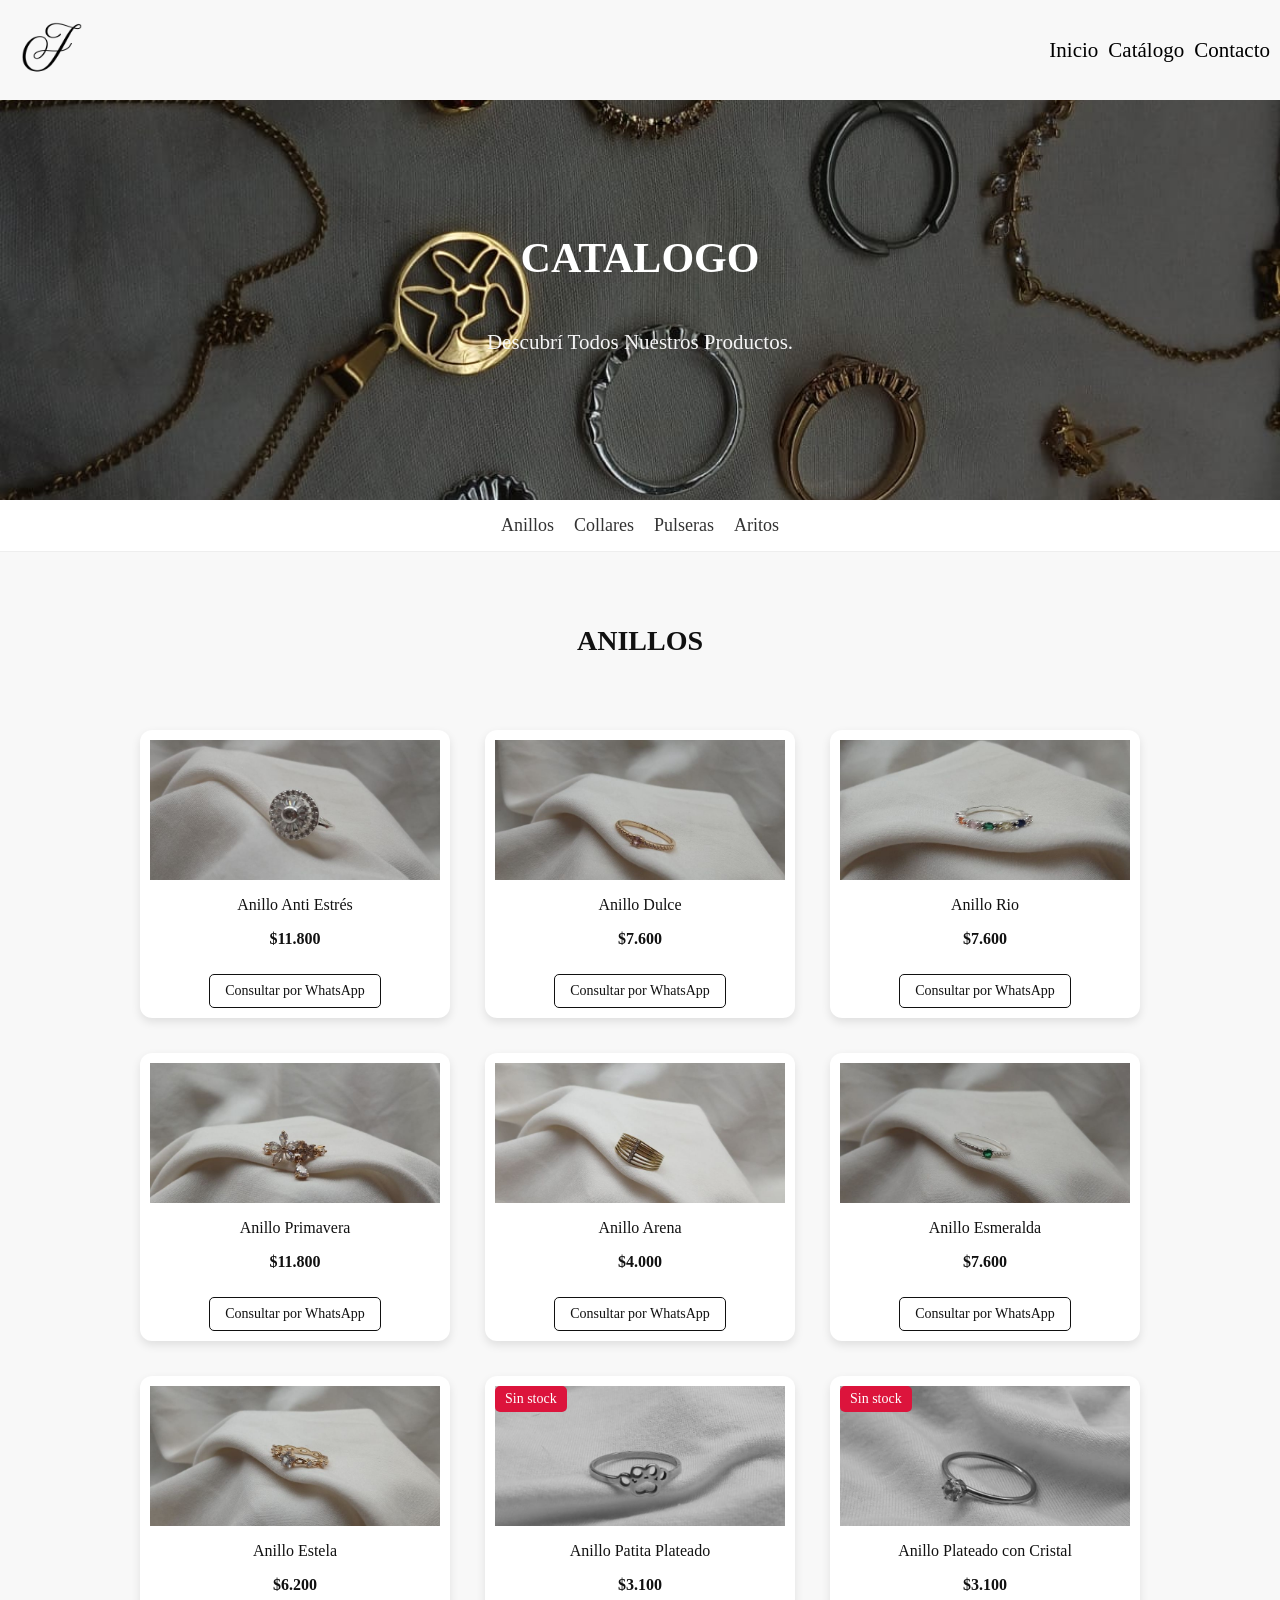
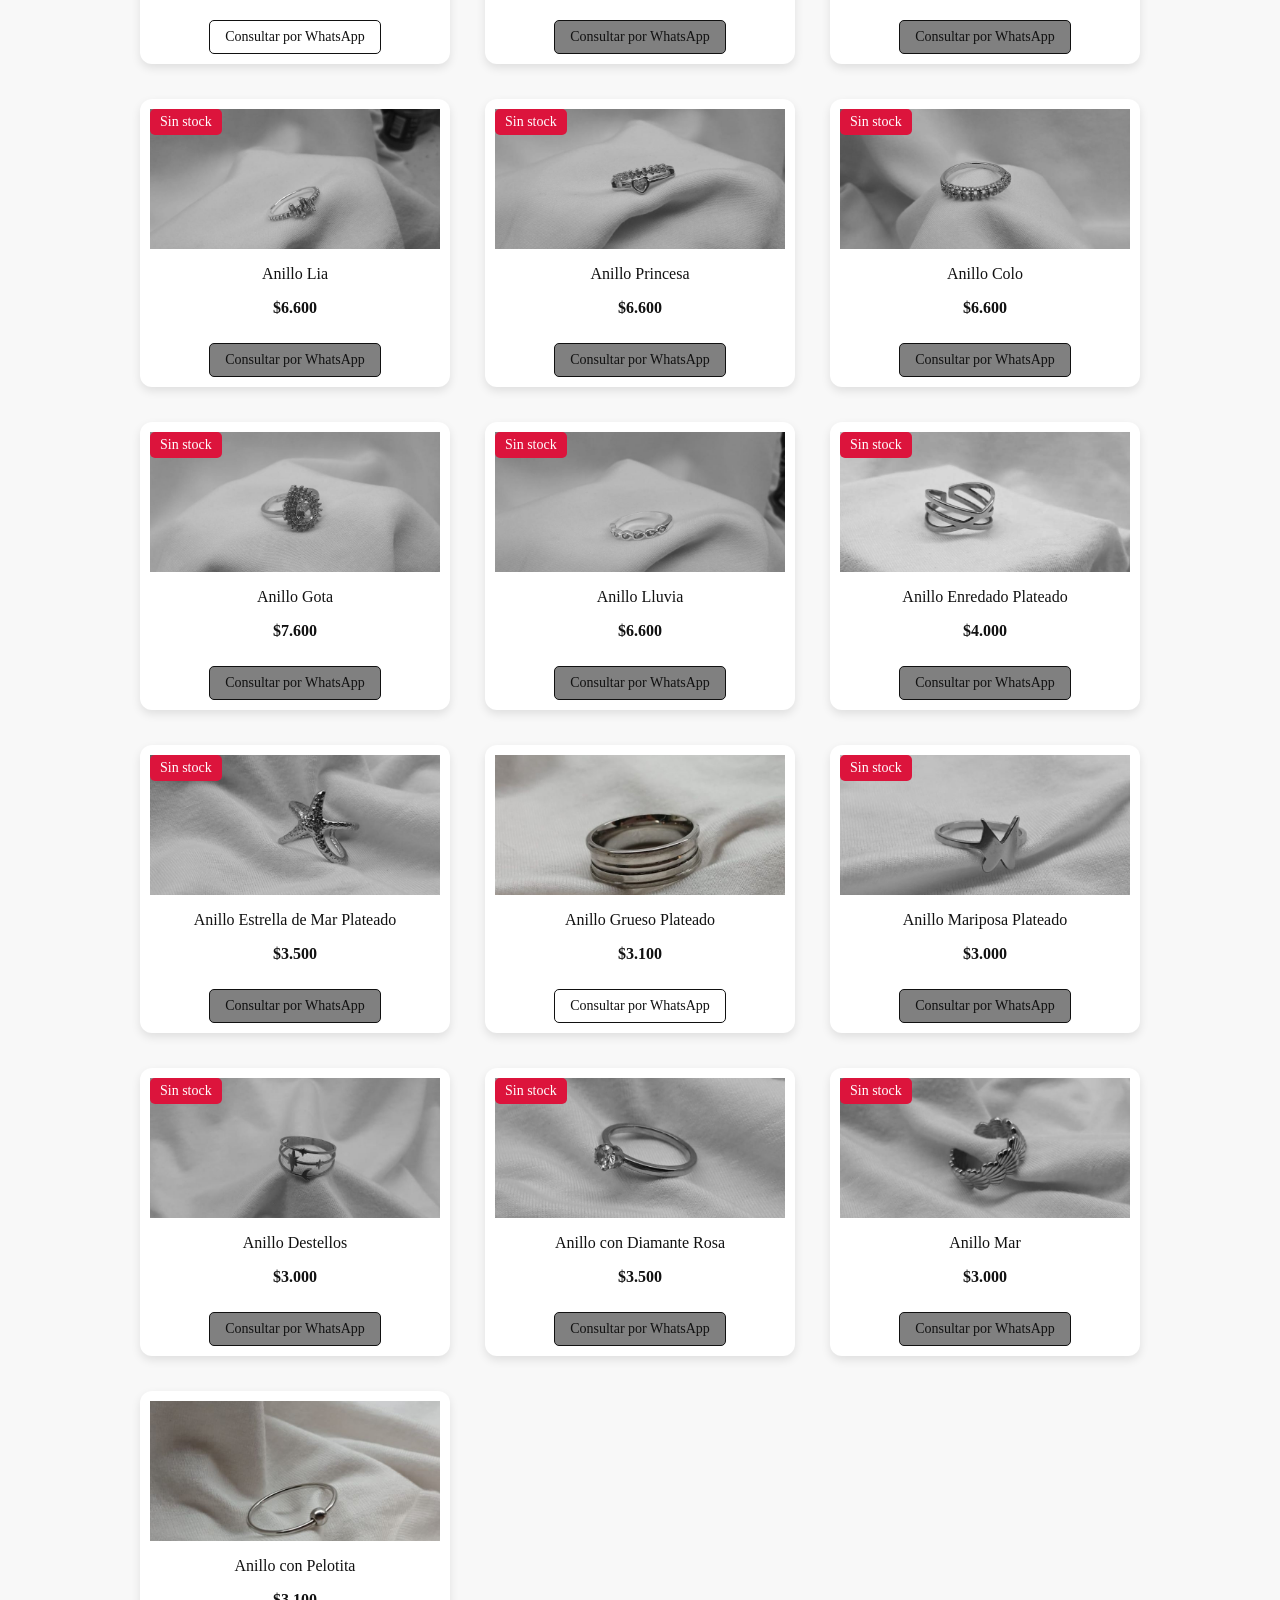
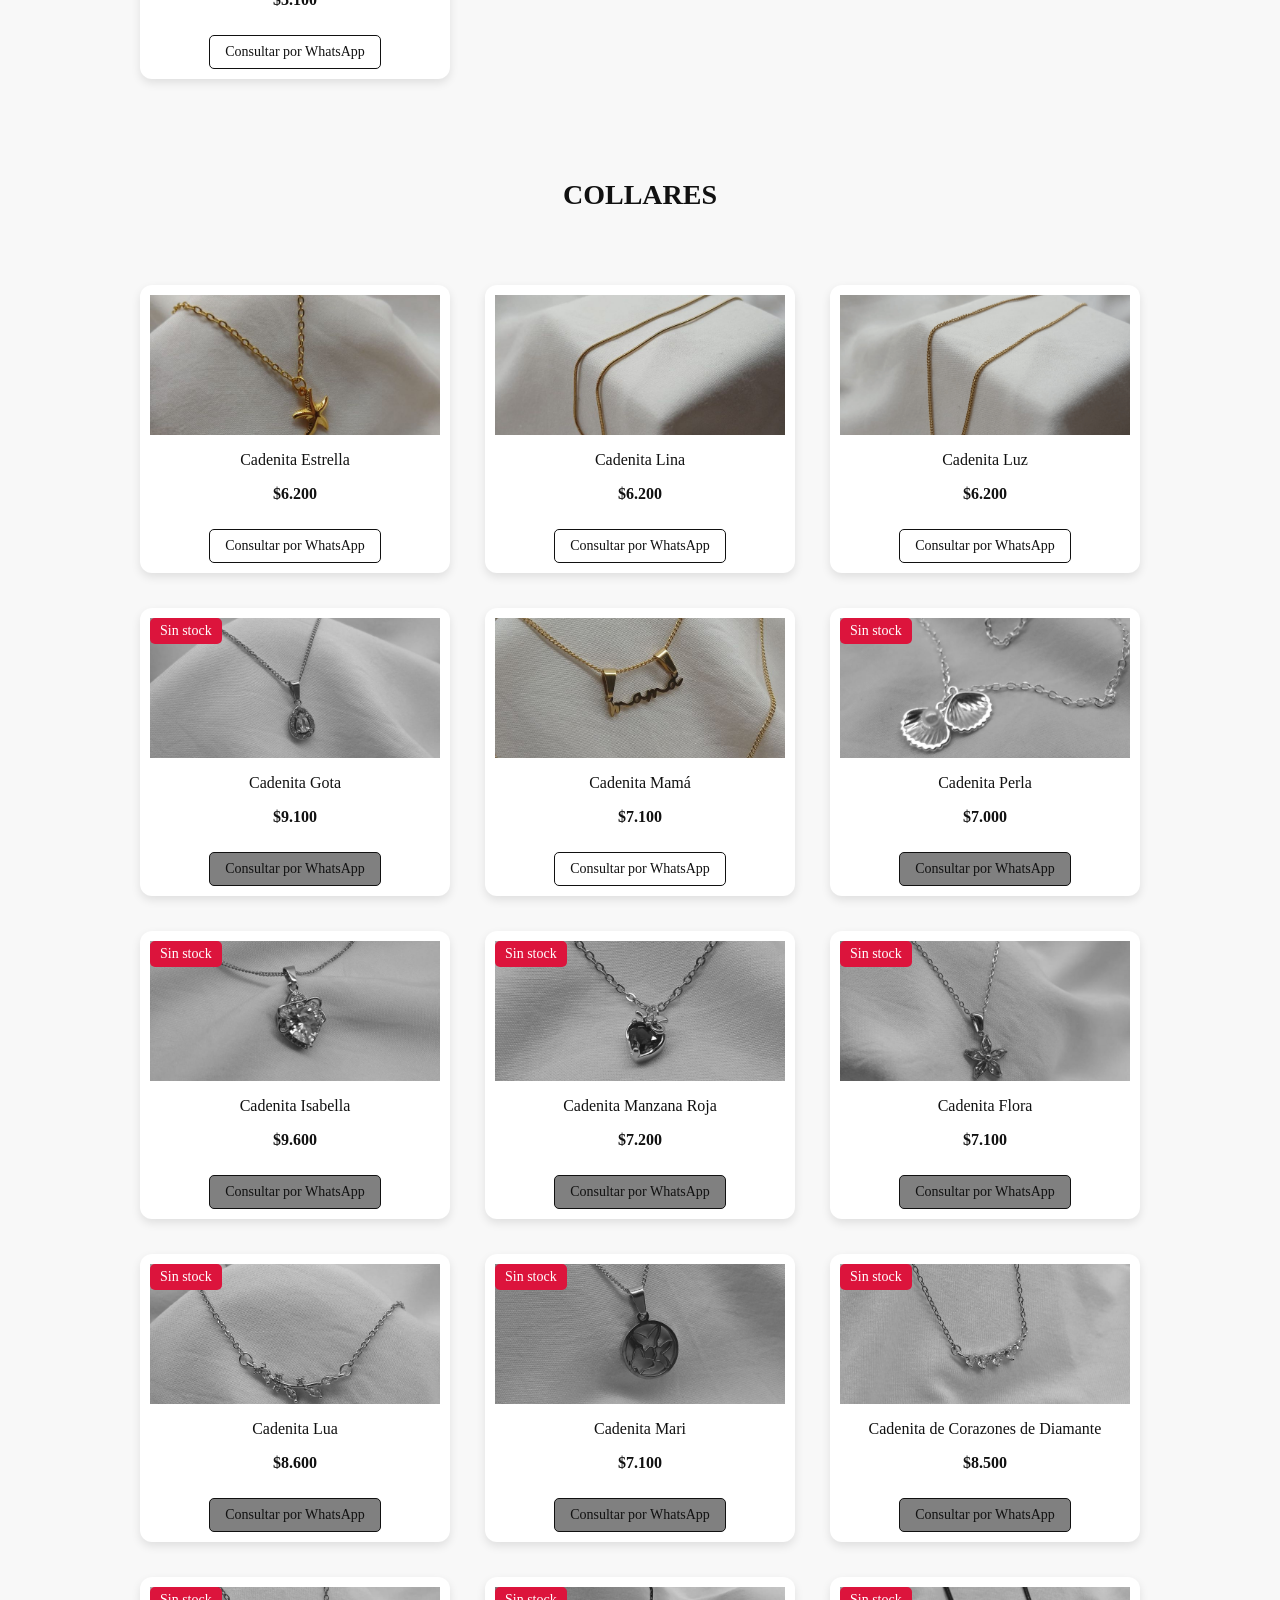
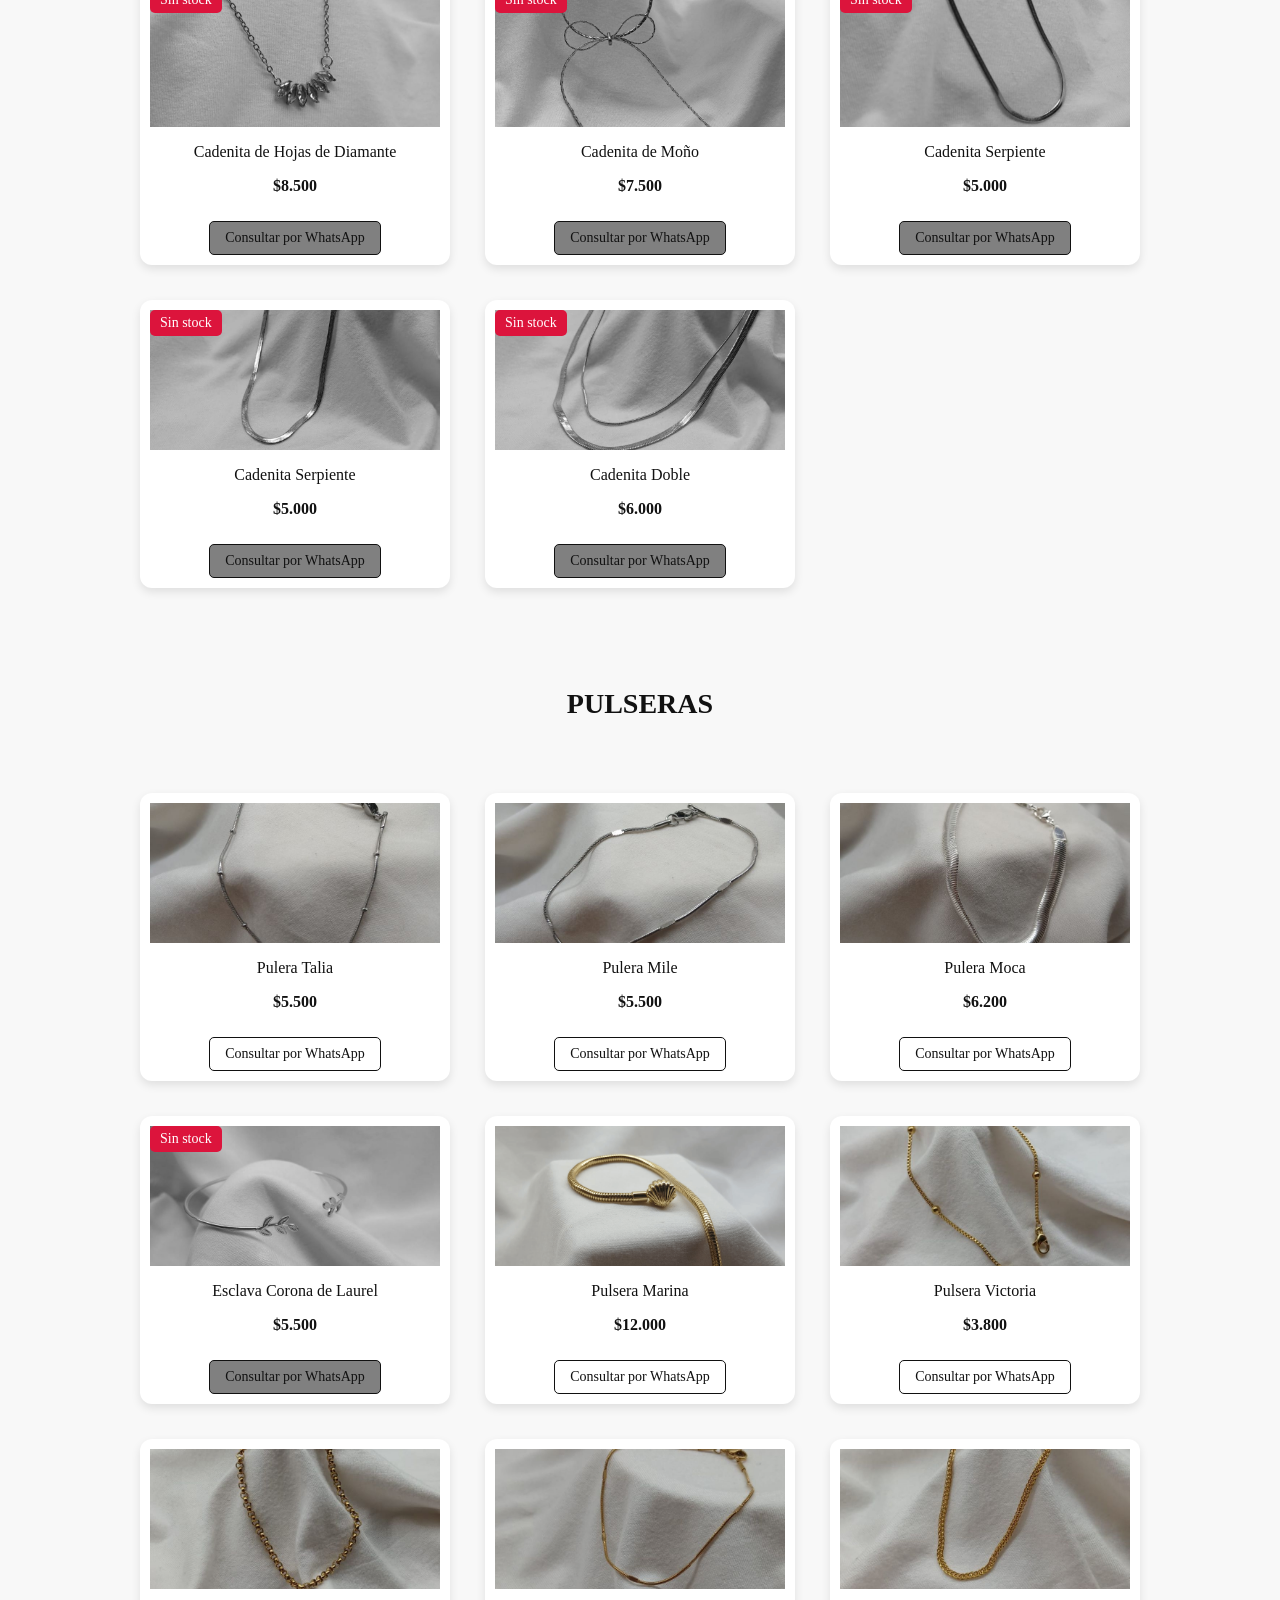
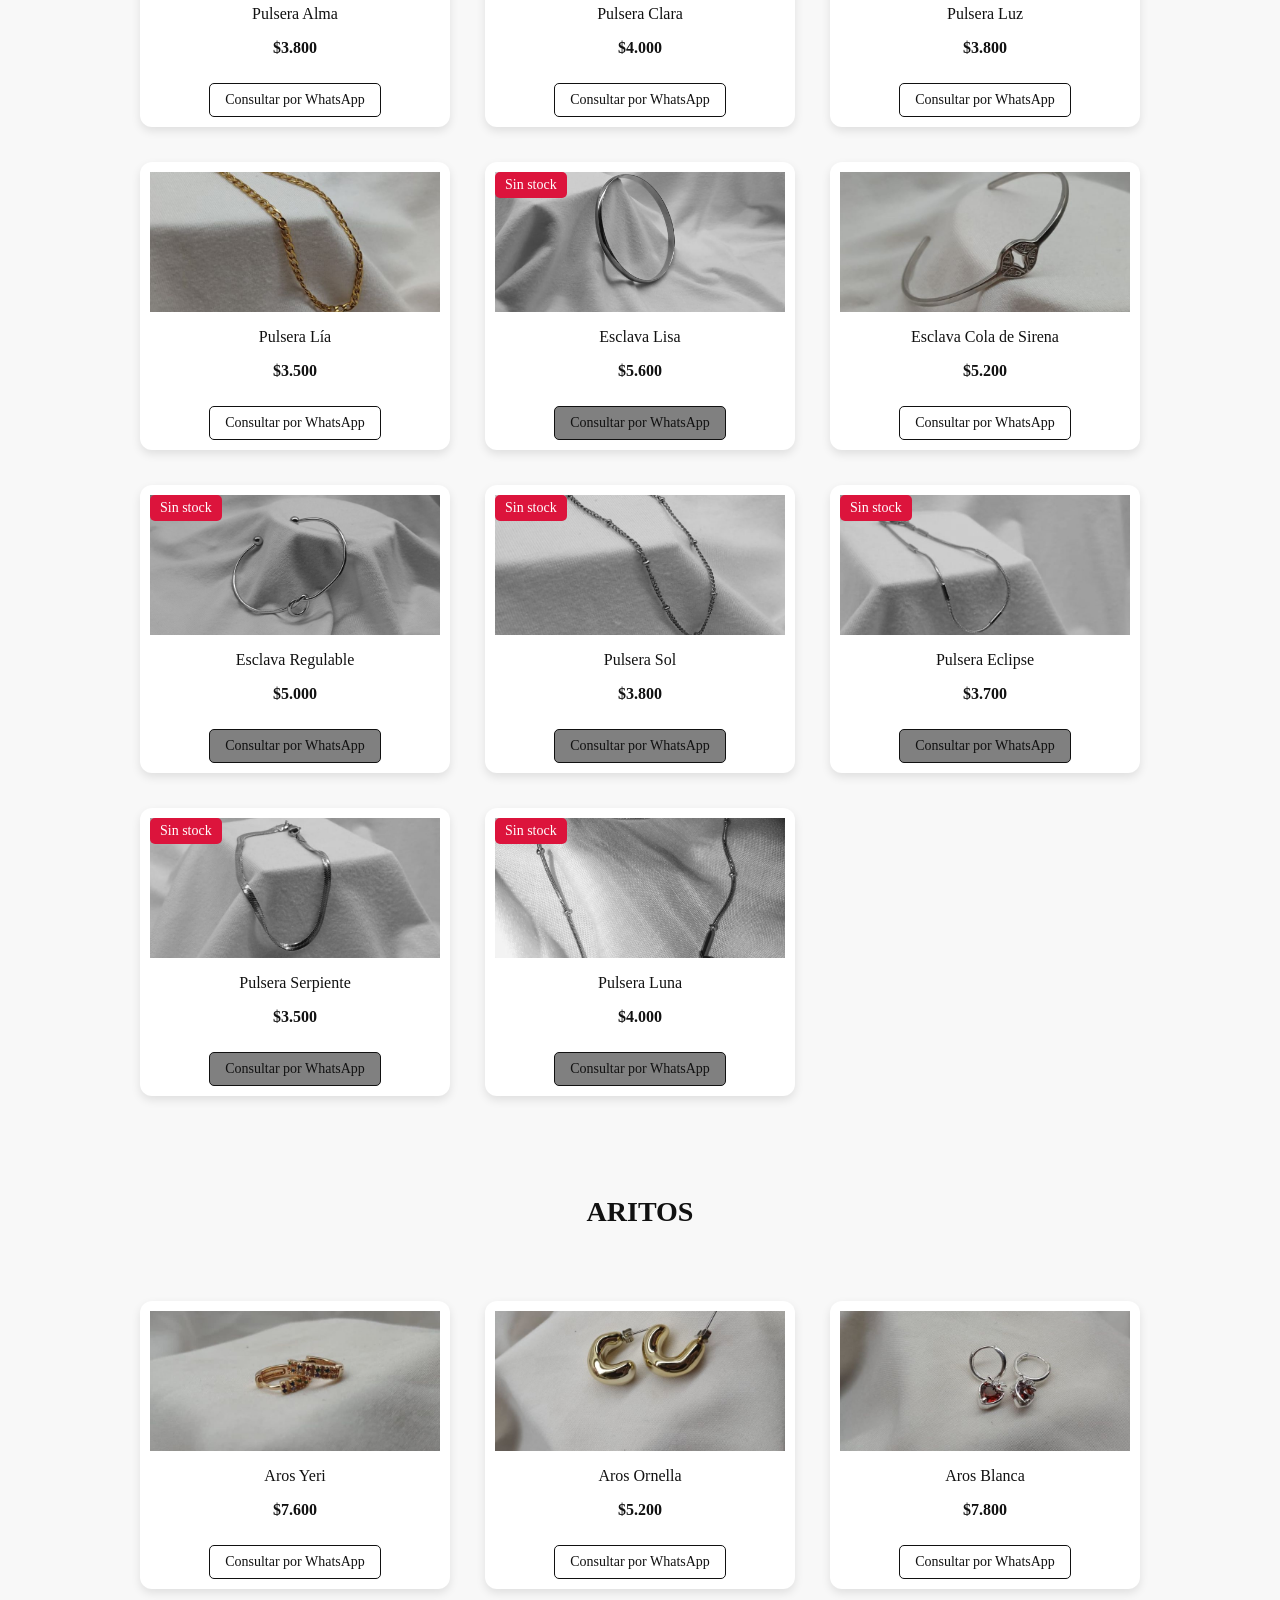
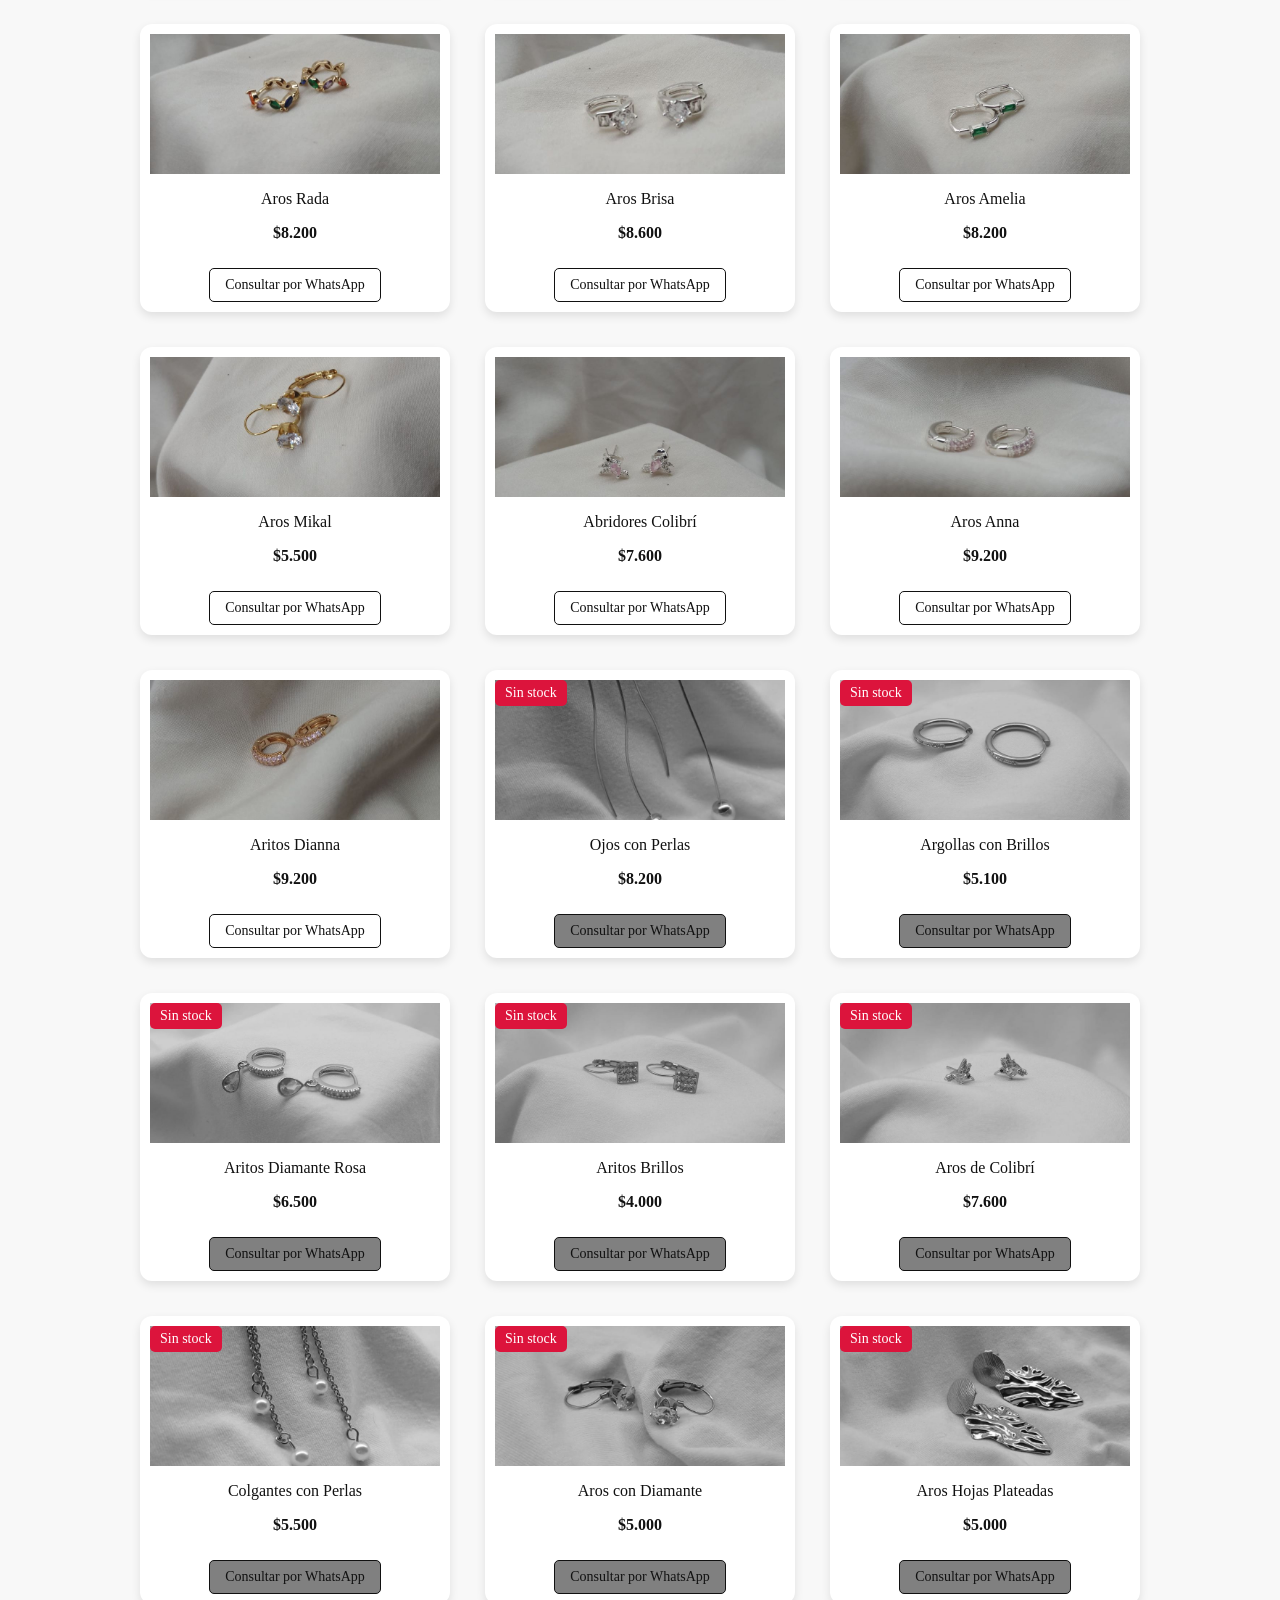
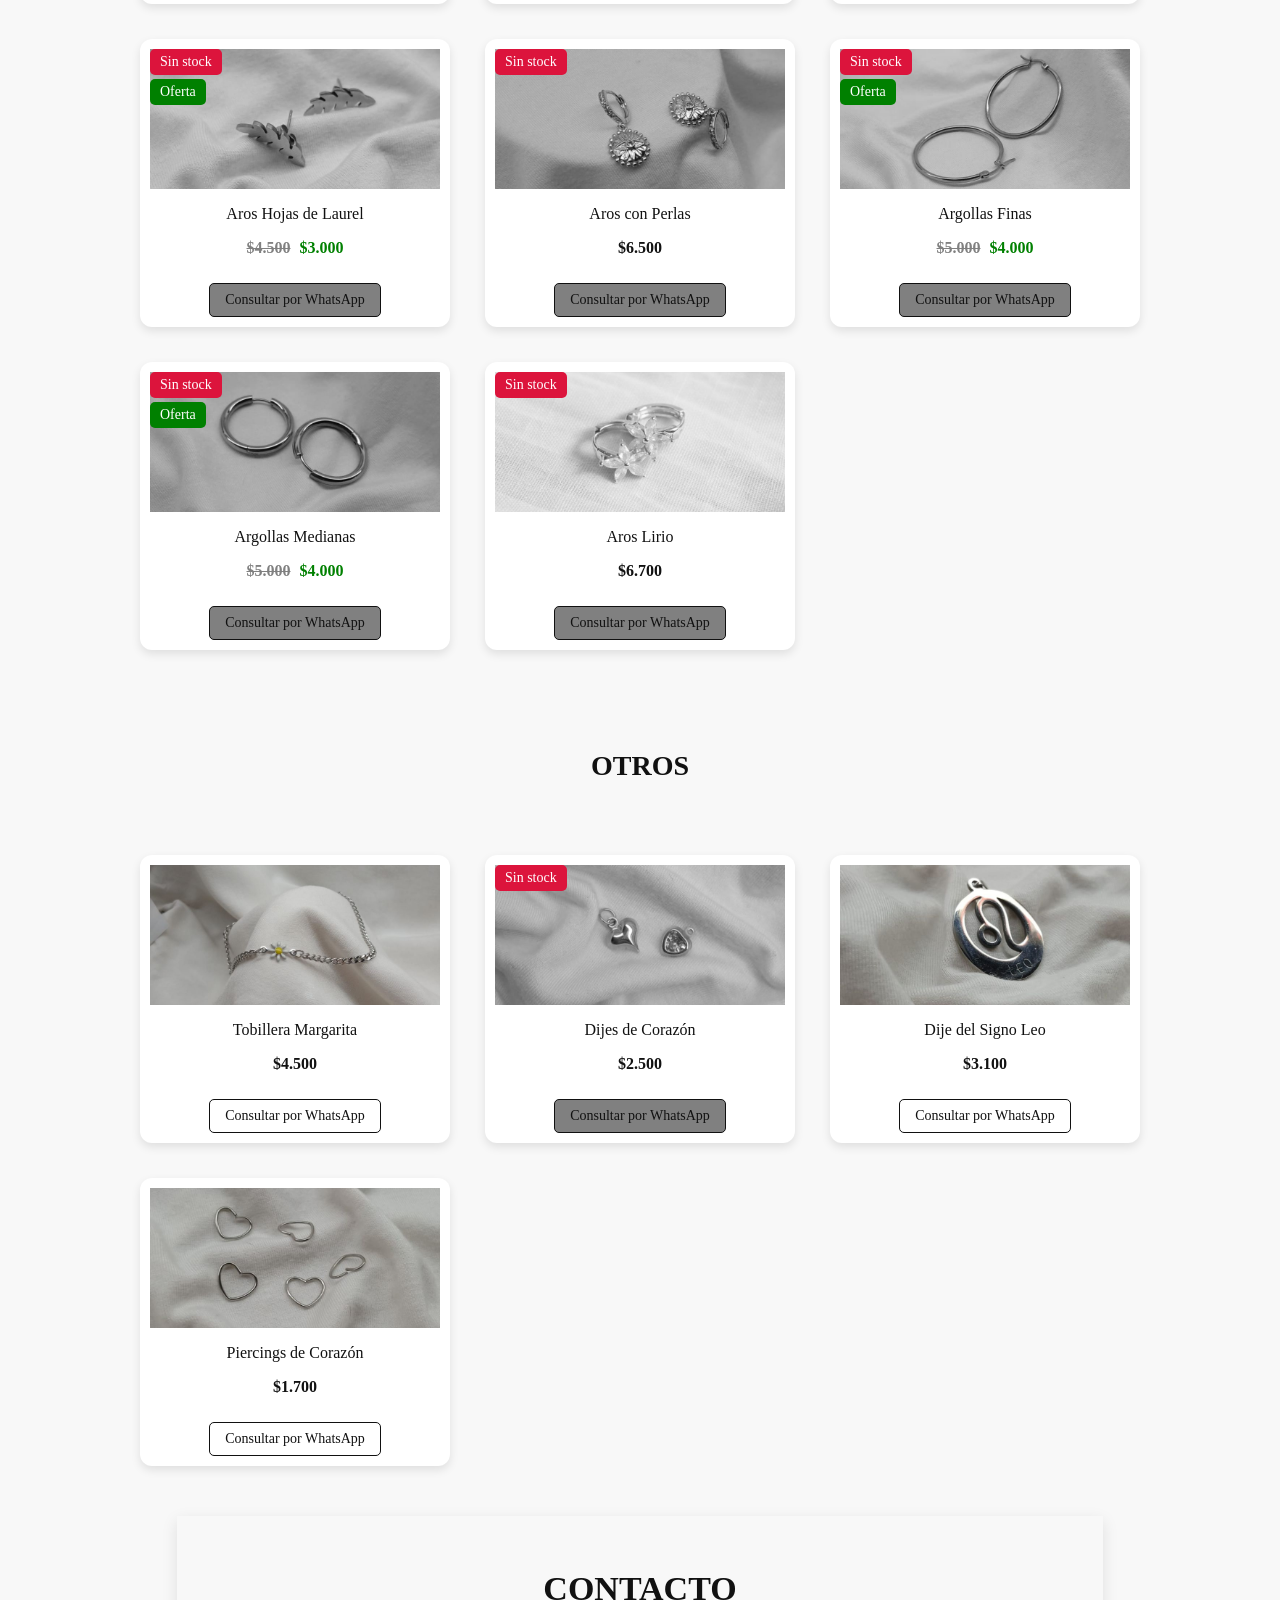
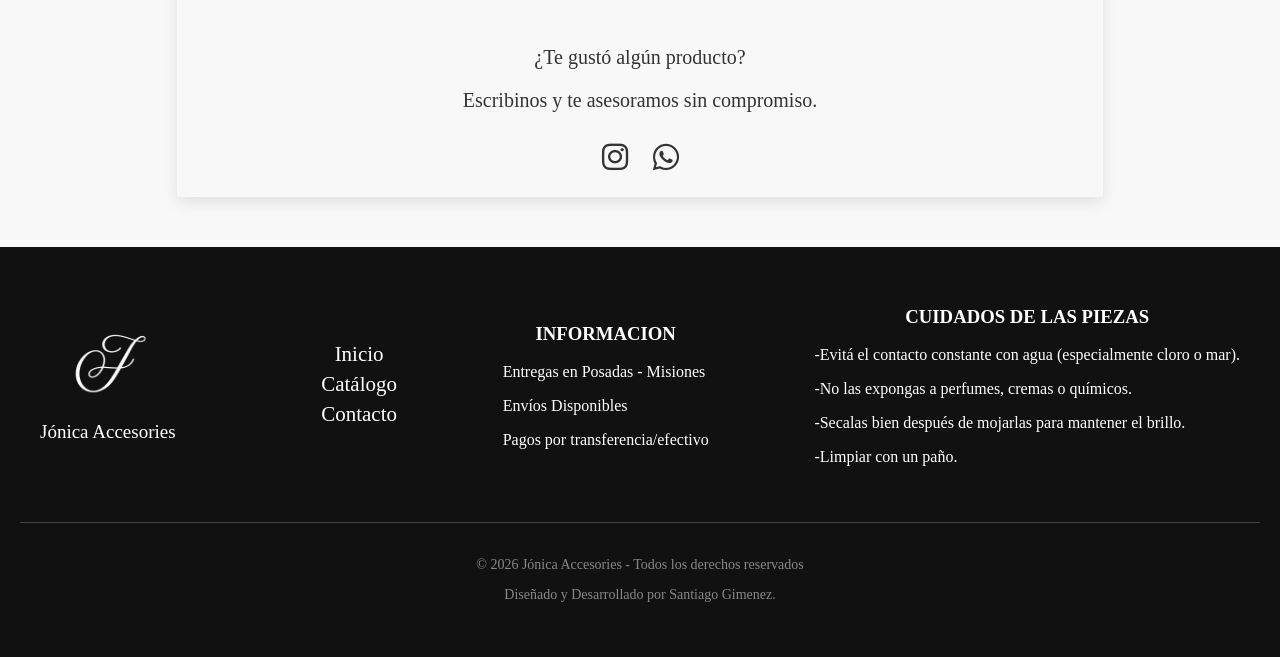
==== catalogo.html @ 0853dd54 "arreglo de media queries y agrego menu hamburguesa" ====
<!DOCTYPE html>
<html lang="es">

<head>
    <meta charset="UTF-8">
    <meta name="viewport" content="width=device-width, initial-scale=1.0">
    <link rel="stylesheet" href="styles.css">
    <link rel="stylesheet" href="https://cdnjs.cloudflare.com/ajax/libs/font-awesome/6.5.0/css/all.min.css">
    <link rel="shortcut icon" href="media/Letra caligráfica _J_ elegante.png" type="image/x-icon">
    <script src="script.js" defer></script>
    <title>Jónica Accesories</title>
</head>

<body>
    <header>
        <img src="media/Letra caligráfica _J_ elegante.png" alt="Jónica">
        <nav id="navbar">
            <button type="button" class="menu-toggle" aria-label="Abrir menú" aria-expanded="false" aria-controls="menu-principal">
                <span></span>
                <span></span>
                <span></span>
            </button>
            <ul id="menu-principal">
                <li><a href="index.html">Inicio</a></li>
                <li><a href="catalogo.html">Catálogo</a></li>
                <li><a href="#contacto">Contacto</a></li>
            </ul>
        </nav>
    </header>
    <main>
        <div id="hero">
            <h1>CATALOGO</h1>
            <p>Descubrí Todos Nuestros Productos.</p>
        </div>

        <div class="categorias-nav">
            <a href="#anillos">Anillos</a>
            <a href="#collares">Collares</a>
            <a href="#pulseras">Pulseras</a>
            <a href="#aritos">Aritos</a>
        </div>

        <section>
            <article id="anillos" class="categoria">
                <h2>ANILLOS</h2>
                <div class="productos-grid">

                    <div class="productos-card autoShow">
                        <img src="media/anillo anti estres.jpg" alt="Anillo Anti Estrés">
                        <div class="producto-info">
                            <p>Anillo Anti Estrés</p>
                            <p>$11.800</p>
                        </div>
                        <a
                            href="https://wa.me/5493764586278?text=Hola%21%20Me%20encantó%20el%20anillo%20Anti%20Estrés%20¿c%C3%B3mo%20puedo%20hacer?">
                            Consultar por WhatsApp
                        </a>
                        <span class="badge">Sin stock</span>
                        <span class="badge2">Oferta</span>
                    </div>

                    <div class="productos-card autoShow">
                        <img src="media/anillo dulce.jpg" alt="Anillo Dulce">
                        <div class="producto-info">
                            <p>Anillo Dulce</p>
                            <p>$7.600</p>
                        </div>
                        <a href="https://wa.me/5493764586278?text=Hola%21%20Me%20encantó%20el%20anillo%20Dulce%20¿c%C3%B3mo%20puedo%20hacer?"
                            class="gold">
                            Consultar por WhatsApp
                        </a>
                        <span class="badge">Sin stock</span>
                        <span class="badge2">Oferta</span>
                    </div>

                    <div class="productos-card autoShow">
                        <img src="media/anillo rio.jpg" alt="Anillo Rio">
                        <div class="producto-info">
                            <p>Anillo Rio</p>
                            <p>$7.600</p>
                        </div>
                        <a
                            href="https://wa.me/5493764586278?text=Hola%21%20Me%20encantó%20el%20anillo%20Rio%20¿c%C3%B3mo%20puedo%20hacer?">
                            Consultar por WhatsApp
                        </a>
                        <span class="badge">Sin stock</span>
                        <span class="badge2">Oferta</span>
                    </div>

                    <div class="productos-card autoShow">
                        <img src="media/anillo primavera.jpg" alt="Anillo Primavera">
                        <div class="producto-info">
                            <p>Anillo Primavera</p>
                            <p>$11.800</p>
                        </div>
                        <a href="https://wa.me/5493764586278?text=Hola%21%20Me%20encantó%20el%20anillo%20Primavera%20¿c%C3%B3mo%20puedo%20hacer?"
                            class="gold">
                            Consultar por WhatsApp
                        </a>
                        <span class="badge">Sin stock</span>
                        <span class="badge2">Oferta</span>
                    </div>

                    <div class="productos-card autoShow">
                        <img src="media/anillo arena.jpg" alt="Anillo Arena">
                        <div class="producto-info">
                            <p>Anillo Arena</p>
                            <p>$4.000</p>
                        </div>
                        <a href="https://wa.me/5493764586278?text=Hola%21%20Me%20encantó%20el%20anillo%20Arena%20¿c%C3%B3mo%20puedo%20hacer?"
                            class="gold">
                            Consultar por WhatsApp
                        </a>
                        <span class="badge">Sin stock</span>
                        <span class="badge2">Oferta</span>
                    </div>

                    <div class="productos-card autoShow">
                        <img src="media/anillo esmeralda.jpg" alt="Anillo Esmeralda">
                        <div class="producto-info">
                            <p>Anillo Esmeralda</p>
                            <p>$7.600</p>
                        </div>
                        <a
                            href="https://wa.me/5493764586278?text=Hola%21%20Me%20encantó%20el%20anillo%20Esmeralda%20¿c%C3%B3mo%20puedo%20hacer?">
                            Consultar por WhatsApp
                        </a>
                        <span class="badge">Sin stock</span>
                        <span class="badge2">Oferta</span>
                    </div>

                    <div class="productos-card autoShow">
                        <img src="media/anillo estela.jpg" alt="Anillo Estela">
                        <div class="producto-info">
                            <p>Anillo Estela</p>
                            <p>$6.200</p>
                        </div>
                        <a href="https://wa.me/5493764586278?text=Hola%21%20Me%20encantó%20el%20anillo%20Princesa%20¿c%C3%B3mo%20puedo%20hacer?"
                            class="gold">
                            Consultar por WhatsApp
                        </a>
                        <span class="badge">Sin stock</span>
                        <span class="badge2">Oferta</span>
                    </div>

                    <div class="productos-card autoShow sin-stock">
                        <img src="media/anillo-patita-plateada.jpg" alt="Anillo Patita Plateado">
                        <div class="producto-info">
                            <p>Anillo Patita Plateado</p>
                            <p>$3.100</p>
                        </div>
                        <a
                            href="https://wa.me/5493764586278?text=Hola%21%20Me%20encantó%20el%20anillo%20Patita%20plateada%20¿c%C3%B3mo%20puedo%20hacer?">
                            Consultar por WhatsApp
                        </a>
                        <span class="badge">Sin stock</span>
                        <span class="badge2">Oferta</span>
                    </div>



                    <div class="productos-card autoShow sin-stock">
                        <img src="media/anillo-diamante-plateado.jpg" alt="Anillo Plateado con Cristal">
                        <div class="producto-info">
                            <p>Anillo Plateado con Cristal</p>
                            <p>$3.100</p>
                        </div>
                        <a
                            href="https://wa.me/5493764586278?text=Hola%21%20Me%20encantó%20el%20anillo%20Plateado%20con%20el%20cristal%20¿c%C3%B3mo%20puedo%20hacer?">
                            Consultar por WhatsApp
                        </a>
                        <span class="badge">Sin stock</span>
                        <span class="badge2">Oferta</span>
                    </div>

                    <div class="productos-card autoShow sin-stock">
                        <img src="media/Anillo Lia.jpg" alt="Anillo Lia">
                        <div class="producto-info">
                            <p>Anillo Lia</p>
                            <p>$6.600</p>
                        </div>
                        <a
                            href="https://wa.me/5493764586278?text=Hola%21%20Me%20encantó%20el%20anillo%20Lia%20¿c%C3%B3mo%20puedo%20hacer?">
                            Consultar por WhatsApp
                        </a>
                        <span class="badge">Sin stock</span>
                        <span class="badge2">Oferta</span>
                    </div>

                    <div class="productos-card autoShow sin-stock">
                        <img src="media/Anillo Princesa.jpg" alt="Anillo Princesa">
                        <div class="producto-info">
                            <p>Anillo Princesa</p>
                            <p>$6.600</p>
                        </div>
                        <a href="https://wa.me/5493764586278?text=Hola%21%20Me%20encantó%20el%20anillo%20Princesa%20¿c%C3%B3mo%20puedo%20hacer?"
                            class="gold">
                            Consultar por WhatsApp
                        </a>
                        <span class="badge">Sin stock</span>
                        <span class="badge2">Oferta</span>
                    </div>

                    <div class="productos-card autoShow sin-stock">
                        <img src="media/Anillo Colo.jpg" alt="Anillo Colo">
                        <div class="producto-info">
                            <p>Anillo Colo</p>
                            <p>$6.600</p>
                        </div>
                        <a href="https://wa.me/5493764586278?text=Hola%21%20Me%20encantó%20el%20anillo%20Colo%20¿c%C3%B3mo%20puedo%20hacer?"
                            class="gold">
                            Consultar por WhatsApp
                        </a>
                        <span class="badge">Sin stock</span>
                        <span class="badge2">Oferta</span>
                    </div>

                    <div class="productos-card autoShow sin-stock">
                        <img src="media/Anillo Gota.jpg" alt="Anillo Gota">
                        <div class="producto-info">
                            <p>Anillo Gota</p>
                            <p>$7.600</p>
                        </div>
                        <a href="https://wa.me/5493764586278?text=Hola%21%20Me%20encantó%20el%20anillo%20Gota%20¿c%C3%B3mo%20puedo%20hacer?"
                            class="gold">
                            Consultar por WhatsApp
                        </a>
                        <span class="badge">Sin stock</span>
                        <span class="badge2">Oferta</span>
                    </div>


                    <div class="productos-card autoShow sin-stock">
                        <img src="media/Anillo Lluvia.jpg" alt="Anillo Lluvia">
                        <div class="producto-info">
                            <p>Anillo Lluvia</p>
                            <p>$6.600</p>
                        </div>
                        <a
                            href="https://wa.me/5493764586278?text=Hola%21%20Me%20encantó%20el%20anillo%20Lluvia%20¿c%C3%B3mo%20puedo%20hacer?">
                            Consultar por WhatsApp
                        </a>
                        <span class="badge">Sin stock</span>
                        <span class="badge2">Oferta</span>
                    </div>



                    <div class="productos-card autoShow sin-stock">
                        <img src="media/anillo-enredado-plateado.jpg" alt="Anillo Enredado Plateado">
                        <div class="producto-info">
                            <p>Anillo Enredado Plateado</p>
                            <p>$4.000</p>
                        </div>
                        <a
                            href="https://wa.me/5493764586278?text=Hola%21%20Me%20encantó%20el%20anillo%20Enredado%20Plateado%20¿c%C3%B3mo%20puedo%20hacer?">
                            Consultar por WhatsApp
                        </a>
                        <span class="badge">Sin stock</span>
                        <span class="badge2">Oferta</span>
                    </div>

                    <div class="productos-card autoShow sin-stock">
                        <img src="media/anillo-estrella-mar.jpg" alt="Anillo Estrella de Mar Plateado">
                        <div class="producto-info">
                            <p>Anillo Estrella de Mar Plateado</p>
                            <p>$3.500</p>
                        </div>
                        <a
                            href="https://wa.me/5493764586278?text=Hola%21%20Me%20encantó%20el%20Anillo%20Estrella%20de%20Mar%20¿c%C3%B3mo%20puedo%20hacer?">
                            Consultar por WhatsApp
                        </a>
                        <span class="badge">Sin stock</span>
                        <span class="badge2">Oferta</span>
                    </div>

                    <div class="productos-card autoShow">
                        <img src="media/anillo-grueso-plateado.jpg" alt="Anillo Grueso Plateado">
                        <div class="producto-info">
                            <p>Anillo Grueso Plateado</p>
                            <p>$3.100</p>
                        </div>
                        <a
                            href="https://wa.me/5493764586278?text=Hola%21%20Me%20encantó%20el%20Anillo%20Grueso%20plateado%20¿c%C3%B3mo%20puedo%20hacer?">
                            Consultar por WhatsApp
                        </a>
                        <span class="badge">Sin stock</span>
                        <span class="badge2">Oferta</span>
                    </div>

                    <div class="productos-card autoShow sin-stock">
                        <img src="media/anillo-mariposa-plateada.jpg" alt="Anillo Mariposa Plateado">
                        <div class="producto-info">
                            <p>Anillo Mariposa Plateado</p>
                            <p>$3.000</p>
                        </div>
                        <a
                            href="https://wa.me/5493764586278?text=Hola%21%20Me%20encantó%20el%20Anillo%20Mariposa%20Plateada%20¿c%C3%B3mo%20puedo%20hacer?">
                            Consultar por WhatsApp
                        </a>
                        <span class="badge">Sin stock</span>
                        <span class="badge2">Oferta</span>
                    </div> 

                    <div class="productos-card autoShow sin-stock">
                        <img src="media/anillo-destellos.jpg" alt="Anillo Destellos">
                        <div class="producto-info">
                            <p>Anillo Destellos</p>
                            <p>$3.000</p>
                        </div>
                        <a href="https://wa.me/5493764586278?text=Hola%21%20Me%20encantó%20el%20anillo%20Patita%20plateada%20¿c%C3%B3mo%20puedo%20hacer?"
                            class="gold">
                            Consultar por WhatsApp
                        </a>
                        <span class="badge">Sin stock</span>
                        <span class="badge2">Oferta</span>
                    </div>

                    <div class="productos-card autoShow sin-stock">
                        <img src="media/anillo-diamante-rosa.jpg" alt="Anillo con Diamante Rosa">
                        <div class="producto-info">
                            <p>Anillo con Diamante Rosa</p>
                            <p>$3.500</p>
                        </div>
                        <a href="https://wa.me/5493764586278?text=Hola%21%20Me%20encantó%20el%20anillo%20Patita%20plateada%20¿c%C3%B3mo%20puedo%20hacer?"
                            class="gold">
                            Consultar por WhatsApp
                        </a>
                        <span class="badge">Sin stock</span>
                        <span class="badge2">Oferta</span>
                    </div>

                    <div class="productos-card autoShow sin-stock">
                        <img src="media/anillo-mar.jpg" alt="Anillo Mar">
                        <div class="producto-info">
                            <p>Anillo Mar</p>
                            <p>$3.000</p>
                        </div>
                        <a
                            href="https://wa.me/5493764586278?text=Hola%21%20Me%20encantó%20el%20anillo%20Patita%20plateada%20¿c%C3%B3mo%20puedo%20hacer?">
                            Consultar por WhatsApp
                        </a>
                        <span class="badge">Sin stock</span>
                        <span class="badge2">Oferta</span>
                    </div>

                    <div class="productos-card autoShow">
                        <img src="media/anillo-pelotita-plateada.jpg" alt="Anillo Pelotita Plateada">
                        <div class="producto-info">
                            <p>Anillo con Pelotita</p>
                            <p>$3.100</p>
                        </div>
                        <a
                            href="https://wa.me/5493764586278?text=Hola%21%20Me%20encantó%20el%20anillo%20Patita%20plateada%20¿c%C3%B3mo%20puedo%20hacer?">
                            Consultar por WhatsApp
                        </a>
                        <span class="badge">Sin stock</span>
                        <span class="badge2">Oferta</span>
                    </div>
                </div>
            </article>

            <article id="collares" class="categoria">

                <h2 class="autoShow">COLLARES</h2>

                <div class="productos-grid">

                    <div class="productos-card autoShow">
                        <img src="media/cadenita estrella.jpg" alt="Cadenita Estrella">
                        <div class="producto-info">
                            <p>Cadenita Estrella</p>
                            <p>$6.200</p>
                        </div>
                        <a href="https://wa.me/5493764586278?text=Hola%21%20Me%20encantó%20la%20Cadenita%20Estrella%20¿c%C3%B3mo%20puedo%20hacer?"
                            class="gold">
                            Consultar por WhatsApp
                        </a>
                        <span class="badge">Sin stock</span>
                        <span class="badge2">Oferta</span>
                    </div>

                    <div class="productos-card autoShow">
                        <img src="media/cadenita lina.jpg" alt="Cadenita Lina">
                        <div class="producto-info">
                            <p>Cadenita Lina</p>
                            <p>$6.200</p>
                        </div>
                        <a href="https://wa.me/5493764586278?text=Hola%21%20Me%20encantó%20la%20Cadenita%20Lina%20¿c%C3%B3mo%20puedo%20hacer?"
                            class="gold">
                            Consultar por WhatsApp
                        </a>
                        <span class="badge">Sin stock</span>
                        <span class="badge2">Oferta</span>
                    </div>

                    <div class="productos-card autoShow">
                        <img src="media/cadenita luz.png" alt="Cadenita Luz">
                        <div class="producto-info">
                            <p>Cadenita Luz</p>
                            <p>$6.200</p>
                        </div>
                        <a href="https://wa.me/5493764586278?text=Hola%21%20Me%20encantó%20la%20Cadenita%20Luz%20¿c%C3%B3mo%20puedo%20hacer?"
                            class="gold">
                            Consultar por WhatsApp
                        </a>
                        <span class="badge">Sin stock</span>
                        <span class="badge2">Oferta</span>
                    </div>

                    <div class="productos-card autoShow sin-stock">
                        <img src="media/cadenita gota.jpg" alt="Cadenita Gota">
                        <div class="producto-info">
                            <p>Cadenita Gota</p>
                            <p>$9.100</p>
                        </div>
                        <a href="https://wa.me/5493764586278?text=Hola%21%20Me%20encantó%20la%20Cadenita%20Gota%20¿c%C3%B3mo%20puedo%20hacer?"
                            class="gold">
                            Consultar por WhatsApp
                        </a>
                        <span class="badge">Sin stock</span>
                        <span class="badge2">Oferta</span>
                    </div>

                    <div class="productos-card autoShow">
                        <img src="media/cadenita mama.jpg" alt="Cadenita Mamá">
                        <div class="producto-info">
                            <p>Cadenita Mamá</p>
                            <p>$7.100</p>
                        </div>
                        <a href="https://wa.me/5493764586278?text=Hola%21%20Me%20encantó%20la%20Cadenita%20Mamá%20¿c%C3%B3mo%20puedo%20hacer?"
                            class="gold">
                            Consultar por WhatsApp
                        </a>
                        <span class="badge">Sin stock</span>
                        <span class="badge2">Oferta</span>
                    </div>

                    <div class="productos-card autoShow sin-stock">
                        <img src="media/cadenita perla.jpg" alt="Cadenita Perla">
                        <div class="producto-info">
                            <p>Cadenita Perla</p>
                            <p>$7.000</p>
                        </div>
                        <a
                            href="https://wa.me/5493764586278?text=Hola%21%20Me%20encantó%20la%20Cadenita%20Perla%20¿c%C3%B3mo%20puedo%20hacer?">
                            Consultar por WhatsApp
                        </a>
                        <span class="badge">Sin stock</span>
                        <span class="badge2">Oferta</span>
                    </div>

                    <div class="productos-card autoShow sin-stock">
                        <img src="media/cadenita isabella.jpg" alt="Cadenita Isabella">
                        <div class="producto-info">
                            <p>Cadenita Isabella</p>
                            <p>$9.600</p>
                        </div>
                        <a href="https://wa.me/5493764586278?text=Hola%21%20Me%20encantó%20la%20Cadenita%20Isabella%20¿c%C3%B3mo%20puedo%20hacer?"
                            class="gold">
                            Consultar por WhatsApp
                        </a>
                        <span class="badge">Sin stock</span>
                        <span class="badge2">Oferta</span>
                    </div>

                    

                    <div class="productos-card autoShow sin-stock">
                        <img src="media/cadenita manzana roja.jpg" alt="Cadenita Manzana Roja">
                        <div class="producto-info">
                            <p>Cadenita Manzana Roja</p>
                            <p>$7.200</p>
                        </div>
                        <a href="https://wa.me/5493764586278?text=Hola%21%20Me%20encantó%20la%20Cadenita%20Manzana%20Roja%20¿c%C3%B3mo%20puedo%20hacer?"
                            class="gold">
                            Consultar por WhatsApp
                        </a>
                        <span class="badge">Sin stock</span>
                        <span class="badge2">Oferta</span>
                    </div>

                    <div class="productos-card autoShow sin-stock">
                        <img src="media/cadenita flora.jpg" alt="Cadenita Flora">
                        <div class="producto-info">
                            <p>Cadenita Flora</p>
                            <p>$7.100</p>
                        </div>
                        <a
                            href="https://wa.me/5493764586278?text=Hola%21%20Me%20encantó%20la%20Cadenita%20Flora%20¿c%C3%B3mo%20puedo%20hacer?">
                            Consultar por WhatsApp
                        </a>
                        <span class="badge">Sin stock</span>
                        <span class="badge2">Oferta</span>
                    </div>



                    <div class="productos-card autoShow sin-stock">
                        <img src="media/cadenita lua.jpg" alt="Cadenita Lua">
                        <div class="producto-info">
                            <p>Cadenita Lua</p>
                            <p>$8.600</p>
                        </div>
                        <a href="https://wa.me/5493764586278?text=Hola%21%20Me%20encantó%20la%20Cadenita%20Lua%20¿c%C3%B3mo%20puedo%20hacer?"
                            class="gold">
                            Consultar por WhatsApp
                        </a>
                        <span class="badge">Sin stock</span>
                        <span class="badge2">Oferta</span>
                    </div>

                    <div class="productos-card autoShow sin-stock">
                        <img src="media/cadenita mari.jpg" alt="Cadenita Mari">
                        <div class="producto-info">
                            <p>Cadenita Mari</p>
                            <p>$7.100</p>
                        </div>
                        <a href="https://wa.me/5493764586278?text=Hola%21%20Me%20encantó%20la%20Cadenita%20Mari%20¿c%C3%B3mo%20puedo%20hacer?"
                            class="gold">
                            Consultar por WhatsApp
                        </a>
                        <span class="badge">Sin stock</span>
                        <span class="badge2">Oferta</span>
                    </div>




                    <div class="productos-card autoShow sin-stock">
                        <img src="media/cadenita-corazones-diamante.jpg" alt="Cadenita de Corazones de Diamante">
                        <div class="producto-info">
                            <p>Cadenita de Corazones de Diamante</p>
                            <p>$8.500</p>
                        </div>
                        <a href="https://wa.me/5493764586278?text=Hola%21%20Me%20encantó%20la%20Cadenita%20de%20Corazones%20de%20Diamante%20¿c%C3%B3mo%20puedo%20hacer?"
                            class="gold">
                            Consultar por WhatsApp
                        </a>
                        <span class="badge">Sin stock</span>
                        <span class="badge2">Oferta</span>
                    </div>

                    <div class="productos-card autoShow sin-stock">
                        <img src="media/cadenita-hojas-diamantes-dorada.jpg" alt="Cadenita de Hojas de Diamante">
                        <div class="producto-info">
                            <p>Cadenita de Hojas de Diamante</p>
                            <p>$8.500</p>
                        </div>
                        <a href="https://wa.me/5493764586278?text=Hola%21%20Me%20encantó%20la%20Cadenita%20de%20Hojas%20de%20Diamante%20¿c%C3%B3mo%20puedo%20hacer?"
                            class="gold">
                            Consultar por WhatsApp
                        </a>
                        <span class="badge">Sin stock</span>
                        <span class="badge2">Oferta</span>
                    </div>

                    <div class="productos-card autoShow sin-stock">
                        <img src="media/cadenita-moño-dorada.jpg" alt="Cadenita de Moño">
                        <div class="producto-info">
                            <p>Cadenita de Moño</p>
                            <p>$7.500</p>
                        </div>
                        <a href="https://wa.me/5493764586278?text=Hola%21%20Me%20encantó%20la%20Cadenita%20de%20Moño%20¿c%C3%B3mo%20puedo%20hacer?"
                            class="gold">
                            Consultar por WhatsApp
                        </a>
                        <span class="badge">Sin stock</span>
                        <span class="badge2">Oferta</span>
                    </div>

                    <div class="productos-card autoShow sin-stock">
                        <img src="media/cadenita-serpiente-dorada.jpg" alt="Cadenita Serpiente Dorada">
                        <div class="producto-info">
                            <p>Cadenita Serpiente</p>
                            <p>$5.000</p>
                        </div>
                        <a href="https://wa.me/5493764586278?text=Hola%21%20Me%20encantó%20la%20Cadenita%20Serpiente%20Dorada%20¿c%C3%B3mo%20puedo%20hacer?"
                            class="gold">
                            Consultar por WhatsApp
                        </a>
                        <span class="badge">Sin stock</span>
                        <span class="badge2">Oferta</span>
                    </div>

                    <div class="productos-card autoShow sin-stock">
                        <img src="media/cadenita-serpiente-plateada.jpg" alt="Cadenita Serpiente Plateada">
                        <div class="producto-info">
                            <p>Cadenita Serpiente</p>
                            <p>$5.000</p>
                        </div>
                        <a
                            href="https://wa.me/5493764586278?text=Hola%21%20Me%20encantó%20la%20Cadenita%20Serpiente%20Plateada%20¿c%C3%B3mo%20puedo%20hacer?">
                            Consultar por WhatsApp
                        </a>
                        <span class="badge">Sin stock</span>
                        <span class="badge2">Oferta</span>
                    </div>

                    <div class="productos-card autoShow sin-stock">
                        <img src="media/cadenita-doble-plateada.jpg" alt="Cadenita Doble">
                        <div class="producto-info">
                            <p>Cadenita Doble</p>
                            <p>$6.000</p>
                        </div>
                        <a
                            href="https://wa.me/5493764586278?text=Hola%21%20Me%20encantó%20la%20Cadenita%20Doble%20Plateada%20¿c%C3%B3mo%20puedo%20hacer?">
                            Consultar por WhatsApp
                        </a>
                        <span class="badge">Sin stock</span>
                        <span class="badge2">Oferta</span>
                    </div>
                </div>

            </article>


            <article id="pulseras" class="categoria">

                <h2 class="autoShow">PULSERAS</h2>

                

                <div class="productos-grid">

                    <div class="productos-card autoShow ">
                        <img src="media/pulsera talia.jpg" alt="Pulera Talia">
                        <div class="producto-info">
                            <p>Pulera Talia</p>
                            <p>$5.500</p>
                        </div>
                        <a href="https://wa.me/5493764586278?text=Hola%21%20Me%20encantó%20la%20Pulsera%20Talia%20¿c%C3%B3mo%20puedo%20hacer?"
                            class="gold">
                            Consultar por WhatsApp
                        </a>
                        <span class="badge">Sin stock</span>
                        <span class="badge2">Oferta</span>
                    </div>

                    <div class="productos-card autoShow ">
                        <img src="media/pulsera mile.jpg" alt="Pulera Mile">
                        <div class="producto-info">
                            <p>Pulera Mile</p>
                            <p>$5.500</p>
                        </div>
                        <a href="https://wa.me/5493764586278?text=Hola%21%20Me%20encantó%20la%20Pulsera%20Mile%20¿c%C3%B3mo%20puedo%20hacer?"
                            class="gold">
                            Consultar por WhatsApp
                        </a>
                        <span class="badge">Sin stock</span>
                        <span class="badge2">Oferta</span>
                    </div>

                    <div class="productos-card autoShow ">
                        <img src="media/pulsera moca.jpg" alt="Pulera Moca">
                        <div class="producto-info">
                            <p>Pulera Moca</p>
                            <p>$6.200</p>
                        </div>
                        <a href="https://wa.me/5493764586278?text=Hola%21%20Me%20encantó%20la%20Pulsera%20Moca%20¿c%C3%B3mo%20puedo%20hacer?"
                            class="gold">
                            Consultar por WhatsApp
                        </a>
                        <span class="badge">Sin stock</span>
                        <span class="badge2">Oferta</span>
                    </div>

                    <div class="productos-card autoShow sin-stock">
                        <img src="media/Esclava Corona de Laurel.jpg" alt="Esclava Corona de Laurel">
                        <div class="producto-info">
                            <p>Esclava Corona de Laurel</p>
                            <p>$5.500</p>
                        </div>
                        <a href="https://wa.me/5493764586278?text=Hola%21%20Me%20encantó%20la%20Esclava%20Corona%20de%20Laurel%20¿c%C3%B3mo%20puedo%20hacer?"
                            class="gold">
                            Consultar por WhatsApp
                        </a>
                        <span class="badge">Sin stock</span>
                        <span class="badge2">Oferta</span>
                    </div>

                    <div class="productos-card autoShow">
                        <img src="media/pulsera marina.png" alt="Pulsera Victoria">
                        <div class="producto-info">
                            <p>Pulsera Marina</p>
                            <p>$12.000</p>
                        </div>
                        <a href="https://wa.me/5493764586278?text=Hola%21%20Me%20encantó%20la%20Pulsera%20Victoria%20¿c%C3%B3mo%20puedo%20hacer?"
                            class="gold">
                            Consultar por WhatsApp
                        </a>
                        <span class="badge">Sin stock</span>
                        <span class="badge2">Oferta</span>
                    </div>

                    <div class="productos-card autoShow">
                        <img src="media/pulsera-victoria-dorada.jpg" alt="Pulsera Victoria">
                        <div class="producto-info">
                            <p>Pulsera Victoria</p>
                            <p>$3.800</p>
                        </div>
                        <a href="https://wa.me/5493764586278?text=Hola%21%20Me%20encantó%20la%20Pulsera%20Victoria%20¿c%C3%B3mo%20puedo%20hacer?"
                            class="gold">
                            Consultar por WhatsApp
                        </a>
                        <span class="badge">Sin stock</span>
                        <span class="badge2">Oferta</span>
                    </div>

                    <div class="productos-card autoShow">
                        <img src="media/pulsera-alma-dorada.jpg" alt="Pulsera Alma">
                        <div class="producto-info">
                            <p>Pulsera Alma</p>
                            <p>$3.800</p>
                        </div>
                        <a href="https://wa.me/5493764586278?text=Hola%21%20Me%20encantó%20la%20Pulsera%20Alma%20¿c%C3%B3mo%20puedo%20hacer?"
                            class="gold">
                            Consultar por WhatsApp
                        </a>
                        <span class="badge">Sin stock</span>
                        <span class="badge2">Oferta</span>
                    </div>

                    <div class="productos-card autoShow">
                        <img src="media/pulsera-clara-dorada.jpg" alt="Pulsera Clara">
                        <div class="producto-info">
                            <p>Pulsera Clara</p>
                            <p>$4.000</p>
                        </div>
                        <a href="https://wa.me/5493764586278?text=Hola%21%20Me%20encantó%20la%20Pulsera%20Clara%20¿c%C3%B3mo%20puedo%20hacer?"
                            class="gold">
                            Consultar por WhatsApp
                        </a>
                        <span class="badge">Sin stock</span>
                        <span class="badge2">Oferta</span>
                    </div>

                    <div class="productos-card autoShow">
                        <img src="media/pulsera-luz-dorada.jpg" alt="Pulsera Luz">
                        <div class="producto-info">
                            <p>Pulsera Luz</p>
                            <p>$3.800</p>
                        </div>
                        <a href="https://wa.me/5493764586278?text=Hola%21%20Me%20encantó%20la%20Pulsera%20Luz%20¿c%C3%B3mo%20puedo%20hacer?"
                            class="gold">
                            Consultar por WhatsApp
                        </a>
                        <span class="badge">Sin stock</span>
                        <span class="badge2">Oferta</span>
                    </div>

                    <div class="productos-card autoShow">
                        <img src="media/pulsera-Lía-dorada.jpg" alt="Pulsera Lía">
                        <div class="producto-info">
                            <p>Pulsera Lía</p>
                            <p>$3.500</p>
                        </div>
                        <a href="https://wa.me/5493764586278?text=Hola%21%20Me%20encantó%20la%20Pulsera%20Lía%20¿c%C3%B3mo%20puedo%20hacer?"
                            class="gold">
                            Consultar por WhatsApp
                        </a>
                        <span class="badge">Sin stock</span>
                        <span class="badge2">Oferta</span>
                    </div>

                    

                    <div class="productos-card autoShow sin-stock">
                        <img src="media/esclava-lisa-dorada.jpg" alt="Esclava Lisa Dorada">
                        <div class="producto-info">
                            <p>Esclava Lisa</p>
                            <p>$5.600</p>
                        </div>
                        <a href="https://wa.me/5493764586278?text=Hola%21%20Me%20encantó%20la%20Esclava%20lisa%20Dorada%20¿c%C3%B3mo%20puedo%20hacer?"
                            class="gold">
                            Consultar por WhatsApp
                        </a>
                        <span class="badge">Sin stock</span>
                        <span class="badge2">Oferta</span>
                    </div>

                    <div class="productos-card autoShow ">
                        <img src="media/esclava-cola-sirena.jpg" alt="Esclava Cola de Sirena">
                        <div class="producto-info">
                            <p>Esclava Cola de Sirena</p>
                            <p>$5.200</p>
                        </div>
                        <a
                            href="https://wa.me/5493764586278?text=Hola%21%20Me%20encantó%20la%20Esclava%20Cola%20de%20Sirena%20¿c%C3%B3mo%20puedo%20hacer?">
                            Consultar por WhatsApp
                        </a>
                        <span class="badge">Sin stock</span>
                        <span class="badge2">Oferta</span>
                    </div>

                    <div class="productos-card autoShow sin-stock">
                        <img src="media/esclava-regulable-dorada.jpeg" alt="Esclava Regulable Dorada">
                        <div class="producto-info">
                            <p>Esclava Regulable</p>
                            <p>$5.000</p>
                        </div>
                        <a href="https://wa.me/5493764586278?text=Hola%21%20Me%20encantó%20la%20Esclava%20Regulable%20Dorada%20¿c%C3%B3mo%20puedo%20hacer?"
                            class="gold">
                            Consultar por WhatsApp
                        </a>
                        <span class="badge">Sin stock</span>
                        <span class="badge2">Oferta</span>
                    </div>


                    <div class="productos-card autoShow sin-stock">
                        <img src="media/pulsera-sol.jpg" alt="Pulsera Sol">
                        <div class="producto-info">
                            <p>Pulsera Sol</p>
                            <p>$3.800</p>
                        </div>
                        <a href="https://wa.me/5493764586278?text=Hola%21%20Me%20encantó%20la%20Pulsera%20Sol%20¿c%C3%B3mo%20puedo%20hacer?"
                            class="gold">
                            Consultar por WhatsApp
                        </a>
                        <span class="badge">Sin stock</span>
                        <span class="badge2">Oferta</span>
                    </div>





                    <div class="productos-card autoShow sin-stock">
                        <img src="media/pulsera-eclipse.jpg" alt="Pulsera Eclipse">
                        <div class="producto-info">
                            <p>Pulsera Eclipse</p>
                            <p>$3.700</p>
                        </div>
                        <a
                            href="https://wa.me/5493764586278?text=Hola%21%20Me%20encantó%20la%20Pulsera%20Eclipse%20¿c%C3%B3mo%20puedo%20hacer?">
                            Consultar por WhatsApp
                        </a>
                        <span class="badge">Sin stock</span>
                        <span class="badge2">Oferta</span>
                    </div>



                    <div class="productos-card autoShow sin-stock">
                        <img src="media/pulsera-serpiente.jpg" alt="Pulsera Serpiente">
                        <div class="producto-info">
                            <p>Pulsera Serpiente</p>
                            <p>$3.500</p>
                        </div>
                        <a
                            href="https://wa.me/5493764586278?text=Hola%21%20Me%20encantó%20la%20Pulsera%20Serpiente%20¿c%C3%B3mo%20puedo%20hacer?">
                            Consultar por WhatsApp
                        </a>
                        <span class="badge">Sin stock</span>
                        <span class="badge2">Oferta</span>
                    </div>



                    <div class="productos-card autoShow sin-stock">
                        <img src="media/pulsera-luna.jpeg" alt="Pulsera Luna">
                        <div class="producto-info">
                            <p>Pulsera Luna</p>
                            <p>$4.000</p>
                        </div>
                        <a href="https://wa.me/5493764586278?text=Hola%21%20Me%20encantó%20la%20Pulsera%20Luna%20¿c%C3%B3mo%20puedo%20hacer?"
                            class="gold">
                            Consultar por WhatsApp
                        </a>
                        <span class="badge">Sin stock</span>
                        <span class="badge2">Oferta</span>
                    </div>


                </div>
            </article>

            <article id="aritos" class="categoria">

                <h2 class="autoShow">ARITOS</h2>

                



                <div class="productos-grid">

                    <div class="productos-card autoShow">
                        <img src="media/aritos yeri.jpg" alt="Aros Yeri">
                        <div class="producto-info">
                            <p>Aros Yeri</p>
                            <p>$7.600</p>
                        </div>
                        <a
                            href="https://wa.me/5493764586278?text=Hola%21%20Me%20encantaron%20los%20Aros%20Yeri%20¿c%C3%B3mo%20puedo%20hacer?"
                            class="gold">
                            Consultar por WhatsApp
                        </a>
                        <span class="badge">Sin stock</span>
                        <span class="badge2">Oferta</span>
                    </div>

                    <div class="productos-card autoShow">
                        <img src="media/aros ornella.jpg" alt="Aros Ornella">
                        <div class="producto-info">
                            <p>Aros Ornella</p>
                            <p>$5.200</p>
                        </div>
                        <a
                            href="https://wa.me/5493764586278?text=Hola%21%20Me%20encantaron%20los%20Aros%20Ornella%20¿c%C3%B3mo%20puedo%20hacer?"
                            class="gold">
                            Consultar por WhatsApp
                        </a>
                        <span class="badge">Sin stock</span>
                        <span class="badge2">Oferta</span>
                    </div>

                    <div class="productos-card autoShow">
                        <img src="media/aros blanca.jpg" alt="Aros Blanca">
                        <div class="producto-info">
                            <p>Aros Blanca</p>
                            <p>$7.800</p>
                        </div>
                        <a
                            href="https://wa.me/5493764586278?text=Hola%21%20Me%20encantaron%20los%20Aros%20Blanca%20¿c%C3%B3mo%20puedo%20hacer?"
                            >
                            Consultar por WhatsApp
                        </a>
                        <span class="badge">Sin stock</span>
                        <span class="badge2">Oferta</span>
                    </div>

                    <div class="productos-card autoShow">
                        <img src="media/aros rada.jpg" alt="Aros Rada">
                        <div class="producto-info">
                            <p>Aros Rada</p>
                            <p>$8.200</p>
                        </div>
                        <a
                            href="https://wa.me/5493764586278?text=Hola%21%20Me%20encantaron%20los%20Aros%20Rada%20¿c%C3%B3mo%20puedo%20hacer?"
                            class="gold">
                            Consultar por WhatsApp
                        </a>
                        <span class="badge">Sin stock</span>
                        <span class="badge2">Oferta</span>
                    </div>

                    <div class="productos-card autoShow">
                        <img src="media/aros bris.jpg" alt="Aros Amelia">
                        <div class="producto-info">
                            <p>Aros Brisa</p>
                            <p>$8.600</p>
                        </div>
                        <a
                            href="https://wa.me/5493764586278?text=Hola%21%20Me%20encantaron%20los%20Aros%20Brisa%20¿c%C3%B3mo%20puedo%20hacer?"
                            >
                            Consultar por WhatsApp
                        </a>
                        <span class="badge">Sin stock</span>
                        <span class="badge2">Oferta</span>
                    </div>

                    <div class="productos-card autoShow">
                        <img src="media/aros amelia.jpg" alt="Aros Amelia">
                        <div class="producto-info">
                            <p>Aros Amelia</p>
                            <p>$8.200</p>
                        </div>
                        <a
                            href="https://wa.me/5493764586278?text=Hola%21%20Me%20encantaron%20los%20Aros%20Amelia%20¿c%C3%B3mo%20puedo%20hacer?"
                            >
                            Consultar por WhatsApp
                        </a>
                        <span class="badge">Sin stock</span>
                        <span class="badge2">Oferta</span>
                    </div>

                    <div class="productos-card autoShow">
                        <img src="media/aros mikal.jpg" alt="Aros Mikal">
                        <div class="producto-info">
                            <p>Aros Mikal</p>
                            <p>$5.500</p>
                        </div>
                        <a
                            href="https://wa.me/5493764586278?text=Hola%21%20Me%20encantaron%20los%20Aros%20Mikal%20¿c%C3%B3mo%20puedo%20hacer?"
                            class="gold">
                            Consultar por WhatsApp
                        </a>
                        <span class="badge">Sin stock</span>
                        <span class="badge2">Oferta</span>
                    </div>

                    <div class="productos-card autoShow">
                        <img src="media/abridores colibri.jpg" alt="Abridores Colibrí">
                        <div class="producto-info">
                            <p>Abridores Colibrí</p>
                            <p>$7.600</p>
                        </div>
                        <a
                            href="https://wa.me/5493764586278?text=Hola%21%20Me%20encantaron%20los%20Abridores%20de%20Colibrí%20¿c%C3%B3mo%20puedo%20hacer?">
                            Consultar por WhatsApp
                        </a>
                        <span class="badge">Sin stock</span>
                        <span class="badge2">Oferta</span>
                    </div>

                    <div class="productos-card autoShow">
                        <img src="media/aros anna.jpg" alt="Aros Anna">
                        <div class="producto-info">
                            <p>Aros Anna</p>
                            <p>$9.200</p>
                        </div>
                        <a
                            href="https://wa.me/5493764586278?text=Hola%21%20Me%20encantaron%20los%20Aros%20Anna%20¿c%C3%B3mo%20puedo%20hacer?"
                            >
                            Consultar por WhatsApp
                        </a>
                        <span class="badge">Sin stock</span>
                        <span class="badge2">Oferta</span>
                    </div>

                    <div class="productos-card autoShow">
                        <img src="media/aros dianna.jpg" alt="Aritos Dianna">
                        <div class="producto-info">
                            <p>Aritos Dianna</p>
                            <p>$9.200</p>
                        </div>
                        <a href="https://wa.me/5493764586278?text=Hola%21%20Me%20encantaron%20los%20Aritos%20Brillos%20¿c%C3%B3mo%20puedo%20hacer?"
                            class="gold">
                            Consultar por WhatsApp
                        </a>
                        <span class="badge">Sin stock</span>
                        <span class="badge2">Oferta</span>
                    </div>

                    <div class="productos-card autoShow sin-stock">
                        <img src="media/aros-perlas-dorados.jpg" alt="Aros con Perlas Dorados">
                        <div class="producto-info">
                            <p>Ojos con Perlas</p>
                            <p>$8.200</p>
                        </div>
                        <a href="https://wa.me/5493764586278?text=Hola%21%20Me%20encantaron%20los%20Aros%20con%20Perlas%20Dorados%20¿c%C3%B3mo%20puedo%20hacer?"
                            class="gold">
                            Consultar por WhatsApp
                        </a>
                        <span class="badge">Sin stock</span>
                        <span class="badge2">Oferta</span>
                    </div>

                    <div class="productos-card autoShow sin-stock">
                        <img src="media/argolla con brillos.jpg" alt="Argolla con Brillos">
                        <div class="producto-info">
                            <p>Argollas con Brillos</p>
                            <p>$5.100</p>
                        </div>
                        <a
                            href="https://wa.me/5493764586278?text=Hola%21%20Me%20encantaron%20las%20Argollas%20con%20Brillos%20¿c%C3%B3mo%20puedo%20hacer?">
                            Consultar por WhatsApp
                        </a>
                        <span class="badge">Sin stock</span>
                        <span class="badge2">Oferta</span>
                    </div>

                    <div class="productos-card autoShow sin-stock">
                        <img src="media/Aritos Diamante Rosa.jpg" alt="Aritos Diamante Rosa">
                        <div class="producto-info">
                            <p>Aritos Diamante Rosa</p>
                            <p>$6.500</p>
                        </div>
                        <a href="https://wa.me/5493764586278?text=Hola%21%20Me%20encantaron%20los%20Aritos%20Brillos%20¿c%C3%B3mo%20puedo%20hacer?"
                            class="gold">
                            Consultar por WhatsApp
                        </a>
                        <span class="badge">Sin stock</span>
                        <span class="badge2">Oferta</span>
                    </div>

                    <div class="productos-card autoShow sin-stock">
                        <img src="media/aros cuadrados con brillos.jpg" alt="Aritos Brillos">
                        <div class="producto-info">
                            <p>Aritos Brillos</p>
                            <p>$4.000</p>
                        </div>
                        <a
                            href="https://wa.me/5493764586278?text=Hola%21%20Me%20encantaron%20los%20Aritos%20Brillos%20¿c%C3%B3mo%20puedo%20hacer?">
                            Consultar por WhatsApp
                        </a>
                        <span class="badge">Sin stock</span>
                        <span class="badge2">Oferta</span>
                    </div>

                    <div class="productos-card autoShow sin-stock">
                        <img src="media/aros colibri blancos.jpg" alt="Aros de Colibrí con Brillos">
                        <div class="producto-info">
                            <p>Aros de Colibrí</p>
                            <p>$7.600</p>
                        </div>
                        <a href="https://wa.me/5493764586278?text=Hola%21%20Me%20encantaron%20los%20Aros%20de%20Colibrí%20¿c%C3%B3mo%20puedo%20hacer?"
                            class="gold">
                            Consultar por WhatsApp
                        </a>
                        <span class="badge">Sin stock</span>
                        <span class="badge2">Oferta</span>
                    </div>


                    <div class="productos-card autoShow sin-stock">
                        <img src="media/colgantes-perlas-dorados.jpg" alt="Aros con Perlas Colgantes Dorados">
                        <div class="producto-info">
                            <p>Colgantes con Perlas</p>
                            <p>$5.500</p>
                        </div>
                        <a href="https://wa.me/5493764586278?text=Hola%21%20Me%20encantaron%20los%20Aros%20con%20Perlas%20Colgantes%20¿c%C3%B3mo%20puedo%20hacer?"
                            class="gold">
                            Consultar por WhatsApp
                        </a>
                        <span class="badge">Sin stock</span>
                        <span class="badge2">Oferta</span>
                    </div>

                    <div class="productos-card autoShow sin-stock">
                        <img src="media/aros-diamante.jpg" alt="Aros con Diamante Plateados">
                        <div class="producto-info">
                            <p>Aros con Diamante</p>
                            <p>$5.000</p>
                        </div>
                        <a
                            href="https://wa.me/5493764586278?text=Hola%21%20Me%20encantaron%20los%20Aros%20con%20Diamante%20Plateados%20¿c%C3%B3mo%20puedo%20hacer?">
                            Consultar por WhatsApp
                        </a>
                        <span class="badge">Sin stock</span>
                        <span class="badge2">Oferta</span>
                    </div>

                    <div class="productos-card autoShow sin-stock">
                        <img src="media/aros-hojas-plateadas.jpg" alt="Aros de Hojas Plateadas">
                        <div class="producto-info">
                            <p>Aros Hojas Plateadas</p>
                            <p>$5.000</p>
                        </div>
                        <a
                            href="https://wa.me/5493764586278?text=Hola%21%20Me%20encantaron%20los%20Aros%20de%20Hojas%20Plateadas%20¿c%C3%B3mo%20puedo%20hacer?">
                            Consultar por WhatsApp
                        </a>
                        <span class="badge">Sin stock</span>
                        <span class="badge2">Oferta</span>
                    </div>

                    <div class="productos-card autoShow oferta sin-stock">
                        <img src="media/aros-hojas-laurel.jpg" alt="Aros Hojas de Laurel Plateados">
                        <div class="producto-info">
                            <p>Aros Hojas de Laurel</p>
                            <p class="precio">
                                <span class="precio-viejo">$4.500</span>
                                $3.000
                            </p>
                        </div>
                        <a
                            href="https://wa.me/5493764586278?text=Hola%21%20Me%20encantaron%20los%20Aros%20de%20Hojas%20de%20Laurel%20¿c%C3%B3mo%20puedo%20hacer?">
                            Consultar por WhatsApp
                        </a>
                        <span class="badge">Sin stock</span>
                        <span class="badge2">Oferta</span>
                    </div>

                    <div class="productos-card autoShow sin-stock">
                        <img src="media/aros-ojos-brillantes.jpg" alt="Aros Ojos Brillantes">
                        <div class="producto-info">
                            <p>Aros con Perlas</p>
                            <p>$6.500</p>
                        </div>
                        <a href="https://wa.me/5493764586278?text=Hola%21%20Me%20encantaron%20los%20Aros%20con%20Perlas%20Dorados%20¿c%C3%B3mo%20puedo%20hacer?"
                            class="gold">
                            Consultar por WhatsApp
                        </a>
                        <span class="badge">Sin stock</span>
                        <span class="badge2">Oferta</span>
                    </div>

                    <div class="productos-card autoShow sin-stock oferta">
                        <img src="media/argollas-finas-doradas.jpg" alt="Argollas Finas Doradas Dorados">
                        <div class="producto-info">
                            <p>Argollas Finas </p>
                            <p class="precio">
                                <span class="precio-viejo">$5.000</span>
                                $4.000
                            </p>
                        </div>
                        <a href="https://wa.me/5493764586278?text=Hola%21%20Me%20encantaron%20las%20Argollas%20Finas%20Doradas%20¿c%C3%B3mo%20puedo%20hacer?"
                            class="gold">
                            Consultar por WhatsApp
                        </a>
                        <span class="badge">Sin stock</span>
                        <span class="badge2">Oferta</span>
                    </div>

                    <div class="productos-card autoShow sin-stock oferta">
                        <img src="media/argollas-medianas-doradas.jpg" alt="Argollas Medianas Dorados">
                        <div class="producto-info">
                            <p>Argollas Medianas </p>

                            <p class="precio">
                                <span class="precio-viejo">$5.000</span>
                                $4.000
                            </p>
                        </div>
                        <a href="https://wa.me/5493764586278?text=Hola%21%20Me%20encantaron%20las%20Argollas%20Medianas%20Doradas%20¿c%C3%B3mo%20puedo%20hacer?"
                            class="gold">
                            Consultar por WhatsApp
                        </a>
                        <span class="badge">Sin stock</span>
                        <span class="badge2">Oferta</span>
                    </div>

                    <div class="productos-card autoShow sin-stock">
                        <img src="media/aros-flor-lirio.jpg" alt="Aros Flor de Lirio">
                        <div class="producto-info">
                            <p>Aros Lirio</p>

                            <p class="precio">
                                $6.700
                            </p>
                        </div>
                        <a href="https://wa.me/5493764586278?text=Hola%21%20Me%20encantaron%20los%20Aros%20Lirio%20¿c%C3%B3mo%20puedo%20hacer?"
                            class="gold">
                            Consultar por WhatsApp
                        </a>
                        <span class="badge">Sin stock</span>
                        <span class="badge2">Oferta</span>
                    </div>
                </div>
            </article>


            <article class="categoria">

                <h2 class="autoShow">OTROS</h2>

                <div class="productos-grid">

                    <div class="productos-card autoShow">
                        <img src="media/Tobillera Margarita.jpg" alt="Tobillera Margarita">
                        <div class="producto-info">
                            <p>Tobillera Margarita</p>
                            <p>$4.500</p>
                        </div>
                        <a
                            href="https://wa.me/5493764586278?text=Hola%21%20Me%20encantó%20la%20Tobillera%20Margarita%20Dorados%20¿c%C3%B3mo%20puedo%20hacer?">
                            Consultar por WhatsApp
                        </a>
                        <span class="badge">Sin stock</span>
                        <span class="badge2">Oferta</span>
                    </div>


                    <div class="productos-card autoShow sin-stock">
                        <img src="media/dijes corazon.jpg" alt="Dijes de Corazón Dorados">
                        <div class="producto-info">
                            <p>Dijes de Corazón</p>
                            <p>$2.500</p>
                        </div>
                        <a href="https://wa.me/5493764586278?text=Hola%21%20Me%20encantaron%20los%20Dijes%20de%20Corazón%20Dorados%20¿c%C3%B3mo%20puedo%20hacer?"
                            class="gold">
                            Consultar por WhatsApp
                        </a>
                        <span class="badge">Sin stock</span>
                        <span class="badge2">Oferta</span>
                    </div>


                    <div class="productos-card autoShow">
                        <img src="media/dije-signo-leo.jpg" alt="Dije del Signo Leo Plateado">
                        <div class="producto-info">
                            <p>Dije del Signo Leo</p>
                            <p>$3.100</p>
                        </div>
                        <a
                            href="https://wa.me/5493764586278?text=Hola%21%20Me%20encantó%20el%20Dije%20de%20Leo%20¿c%C3%B3mo%20puedo%20hacer?">
                            Consultar por WhatsApp
                        </a>
                        <span class="badge">Sin stock</span>
                        <span class="badge2">Oferta</span>
                    </div>

                    <div class="productos-card autoShow">
                        <img src="media/piercings-corazon.jpg" alt="Piercings de Corazón Plateados">
                        <div class="producto-info">
                            <p>Piercings de Corazón</p>
                            <p>$1.700</p>
                        </div>
                        <a
                            href="https://wa.me/5493764586278?text=Hola%21%20Me%20encantaron%20los%20Piercings%20de%20Corazón%20¿c%C3%B3mo%20puedo%20hacer?">
                            Consultar por WhatsApp
                        </a>
                        <span class="badge">Sin stock</span>
                        <span class="badge2">Oferta</span>
                    </div>

                </div>
            </article>
        </section>

        <div id="contacto" class="autoShow">
            <h2>CONTACTO</h2>
            <p>
                ¿Te gustó algún producto?
            </p>
            <p>
                Escribinos y te asesoramos sin compromiso.
            </p>
            <div class="botones-contacto">
                <a href="https://www.instagram.com/_jonica.accesories?utm_source=ig_web_button_share_sheet&igsh=ZDNlZDc0MzIxNw=="
                    class="social-btn">
                    <i class="fa-brands fa-instagram"></i>
                </a>

                <a href="https://wa.me/5493764586278" class="social-btn">
                    <i class="fa-brands fa-whatsapp"></i>
                </a>


            </div>

        </div>

    </main>
</body>

<footer>
    <div id="footer-container">

        <div id="footer-marca">
            <img src="media/Letra _F_ caligráfica elegante.png" alt="logo de la Marca" width="120px">
            <p>Jónica Accesories</p>
        </div>

        <nav id="footer-navbar">
            <ul>
                <li><a href="#top">Inicio</a></li>
                <li><a href="#">Catálogo</a></li>
                <li><a href="#contacto">Contacto</a></li>
            </ul>
        </nav>

        <div class="footer-info">
            <h3>INFORMACION</h3>
            <div>
                <p>Entregas en Posadas - Misiones</p>
                <p>Envíos Disponibles</p>
                <p>Pagos por transferencia/efectivo</p>
            </div>
        </div>

        <div class="footer-info">
            <h3>CUIDADOS DE LAS PIEZAS</h3>
            <div>
                <p>-Evitá el contacto constante con agua (especialmente cloro o mar).</p>
                <p>-No las expongas a perfumes, cremas o químicos.</p>
                <p>-Secalas bien después de mojarlas para mantener el brillo.</p>
                <p>-Limpiar con un paño.</p>
            </div>

        </div>
    </div>


    <div class="footer-bottom">
        <P>
            © 2026 Jónica Accesories - Todos los derechos reservados
        </P>
        <P>
            Diseñado y Desarrollado por Santiago Gimenez.
        </P>
    </div>




</footer>
---- styles.css ----
html {
    scroll-behavior: smooth;
}


body {
    font-family: Georgia, 'Times New Roman', Times, serif;
    background-color: #f8f8f8;
    color: #111;
    margin: 0 ;
}

header {
    display: flex;
    justify-content: space-between;
    align-items: center;
    background-color: #f8f8f8;
    position: sticky;
    top: 0;
    z-index: 100;

}

header img {
    width: 100px;
}

#navbar ul {
    display: flex;
    flex-direction: row;
    list-style: none;
    gap: 10px;
    margin-right: 10px;

}

#navbar ul a {
    color: black;
    text-decoration: none;
    font-size: 21px;
}

#navbar ul a:visited {
    color: black;
}

#navbar ul a:hover {
    color: goldenrod;
    text-decoration: underline;
}

/* Botón hamburguesa (oculto en desktop) */
.menu-toggle {
    display: none;
    flex-direction: column;
    justify-content: space-between;
    width: 28px;
    height: 20px;
    background: none;
    border: none;
    padding: 0;
    margin-right: 20px;
    cursor: pointer;
    z-index: 101;
}

.menu-toggle span {
    display: block;
    width: 100%;
    height: 3px;
    background-color: #111;
    border-radius: 2px;
    transition: transform 0.3s ease, opacity 0.2s ease;
}

.menu-toggle[aria-expanded="true"] span:first-child {
    transform: translateY(8.5px) rotate(45deg);
}

.menu-toggle[aria-expanded="true"] span:nth-child(2) {
    opacity: 0;
}

.menu-toggle[aria-expanded="true"] span:last-child {
    transform: translateY(-8.5px) rotate(-45deg);
}

@media (max-width: 768px) {
    .menu-toggle {
        display: flex;
    }

    #navbar ul {
        position: absolute;
        top: 100%;
        left: 0;
        display: flex;
        flex-direction: column;
        width: 100%;
        margin: 0;
        padding: 0;
        gap: 0;
        background-color: #f8f8f8;
        box-shadow: 0 8px 12px rgba(0, 0, 0, 0.08);

        max-height: 0;
        overflow: hidden;
        opacity: 0;
        pointer-events: none;
        transition: max-height 0.3s ease, opacity 0.2s ease;
    }

    #navbar ul.is-open {
        max-height: 300px;
        opacity: 1;
        pointer-events: auto;
        padding: 10px 0;
    }

    #navbar ul li {
        width: 100%;
        text-align: center;
    }

    #navbar ul a {
        display: block;
        padding: 14px 20px;
    }
}

#hero {
    height: 400px;
    background-image: url(media/hero4.jpeg);
    background-position: center;
    background-size: cover;
    width: 100%;
    display: flex;
    flex-direction: column;
    justify-content: center;
    align-items: center;


}

#hero h1 {
    font-size: 42px;
    color: white;
    margin-top: 10px;
}

#hero p {
    margin-top: 20px;
    color: whitesmoke;
    font-size: 21px;
}


.categorias-nav {
    display: flex;
    justify-content: center;
    gap: 20px;
    padding: 15px 10px;

    background: white;
    border-bottom: 1px solid #eee;

    position: sticky;
    top: 100px;
    z-index: 10;
}

.categorias-nav a {
    text-decoration: none;
    color: #333;
    font-size: 18px;
    position: relative;
}

.categorias-nav a::after {
    content: "";
    position: absolute;
    left: 0;
    bottom: -3px;
    width: 0;
    height: 1px;
    background: #c9a96e;
    transition: 0.3s;
}

.categorias-nav a:hover::after {
    width: 100%;
}

@media (max-width: 480px) {
    .categorias-nav {
        flex-wrap: wrap;
        gap: 10px 16px;
        padding: 12px 10px;
    }

    .categorias-nav a {
        font-size: 15px;
    }
}

#anillos,
#collares,
#pulseras,
#aritos{
    scroll-margin-top: 110px;
}

#contacto{
    scroll-margin-top: 160px;
}

.categoria h2 {
    font-size: 28px;
    text-align: center;
    padding: 50px;


}

.productos-grid {
    margin: 0 auto;
    max-width: 1000px;
    padding: 0 20px;
    display: grid;
    grid-template-columns: repeat(3, 1fr);
    gap: 35px;
    align-items: center;
    margin-bottom: 50px;
}


@media (max-width: 900px) {
    .productos-grid {
        grid-template-columns: repeat(2, 1fr);
    }
}

@media (max-width: 500px) {
    .productos-grid {
        grid-template-columns: repeat(2, 1fr);
        gap: 10px;
    }
}

.productos-card {
    position: relative;
    background: #fff;
    border-radius: 12px;
    overflow: hidden;
    text-align: center;
    transition: all 300ms;
    max-height: 400px;
    padding: 10px;
    box-shadow: 0 4px 10px rgba(0, 0, 0, 0.1);

}


.productos-card:hover {
    transform: translateY(-8px);
    box-shadow:0 10px 20px rgba(0, 0, 0, 0.15);


}

.producto-info p:first-child{
    font-size: 16px;
}

.producto-info p:last-child {
    font-weight: bold;

}

 .productos-card a{ 
    display: inline-block;
    margin-top: 10px;
    padding: 8px 15px;
    background: #111;
    color: white;
    text-decoration: none;
    border-radius: 5px;
    font-size: 14px;
    transition: all 300ms;



    background: transparent;
    border: 1px solid #111;
    color: #111;
}

@media (max-width: 500px) {
    .productos-card a {
        margin-top: 0px;
    }
}

.productos-card a:hover {
    background: #111;
    color: #fff;
}





.productos-card .gold:hover {
    background: #d6a956;
    color: #111;
}

.sin-stock a{
    background-color: gray;
    pointer-events: none;
    cursor: not-allowed;
}


.productos-card img {
    height: 140px;
    width: 100%;
    object-fit: cover;
    display: block;
    transition: all 420ms;
}

.productos-card:hover img {
    transform: scale(1.13);
}




.badge,
.badge2{
   display: none;
}

.oferta .badge2{
     display: block;
    position: absolute;
    top: 40px;
    left: 10px;
    background: green;
    color:white;
    padding: 5px 10px;
    font-size: 14px;
    border-radius: 5px;
}

.oferta .precio{
    color: green;
    font-weight: bold;
}

.oferta .precio-viejo{
    text-decoration: line-through;
    color: gray;
    margin-right:5px ;
}

.sin-stock .badge{
    display: block;
    position: absolute;
    top: 10px;
    left: 10px;
    background: crimson;
    color:white;
    padding: 5px 10px;
    font-size: 14px;
    border-radius: 5px;
}

.sin-stock{
    opacity: 0.6;
}

.sin-stock img{
    filter: grayscale(100%);
}


#contacto {
    width: 70%;
    margin: 0 auto;
    padding: 15px;
    box-shadow: 0 5px 15px rgba(0, 0, 0, 0.1);
    margin-bottom: 50px;
    margin-top: 20px;
}

#contacto h2 {
    font-size: 34px;
    text-align: center;
    padding: 10px;
}


#contacto p {
    text-align: center;
    font-size: 20px;
    color: #333;

}

.botones-contacto {
    display: flex;
    justify-content: center;
    gap: 5px;
}

.social-btn i {
    color: #333;
    font-size: 30px;
    padding: 10px;
    border-radius: 100%;
    transition: all 350ms;
}

.social-btn:hover i {
    color: white;
    background-color: #c9a96e;


}


footer {
    background: #111;
    color: #fff;
    padding: 40px 20px;
    text-align: center;
}

#footer-container {
    display: flex;
    justify-content: space-between;
    align-items: center;
    max-width: 1200px;
    margin: 0 auto;

}

#footer-marca p {
    font-size: 19px;
    margin-top: -10px;
}

#footer-navbar ul {
    display: flex;
    list-style: none;
    flex-direction: column;
    gap: 5px;
}

#footer-navbar ul a {
    color: #fff;
    text-decoration: none;
    font-size: 21px;
}

#footer-navbar ul a:visited {
    color: white;
}

#footer-navbar ul a:hover {
    color: #c9a96e;
    text-decoration: underline;
}

.footer-info p {
    text-align: left;
}

.botones-footer a {
    color: white;
    font-size: 20px;
    text-decoration: underline;
    text-decoration-thickness: 1px;
    transition: 0.3s;
    margin: 5px;
    margin-bottom: 20px;
}


.footer-bottom {
    text-align: center;
    margin-top: 40px;
    padding-top: 20px;
    border-top: 1px solid #444;
    font-size: 14px;
    color: #888;
}




.botones-footer a:hover {
    transform: scale(1.05);
    opacity: 0.9;
    color: #c9a96e;
}


@media (max-width: 700px) {
    #footer-container {
        flex-direction: column;
        align-items: center;
        justify-content: center;
        text-align: center;
        gap: 20px;
    }

    #footer-navbar ul {
        gap: 10px;
        padding: 0;
    }


}



















.autoShow{
    animation: autoShowAnimation both;
    animation-timeline: view(70% 5%);
}

@keyframes autoShowAnimation{
    from{
        opacity: 0;
        transform: translateY(200px) scale(0.3);
    }
    to{
        opacity: 1;
        transform: translateY(0) scale(1);
    }
}
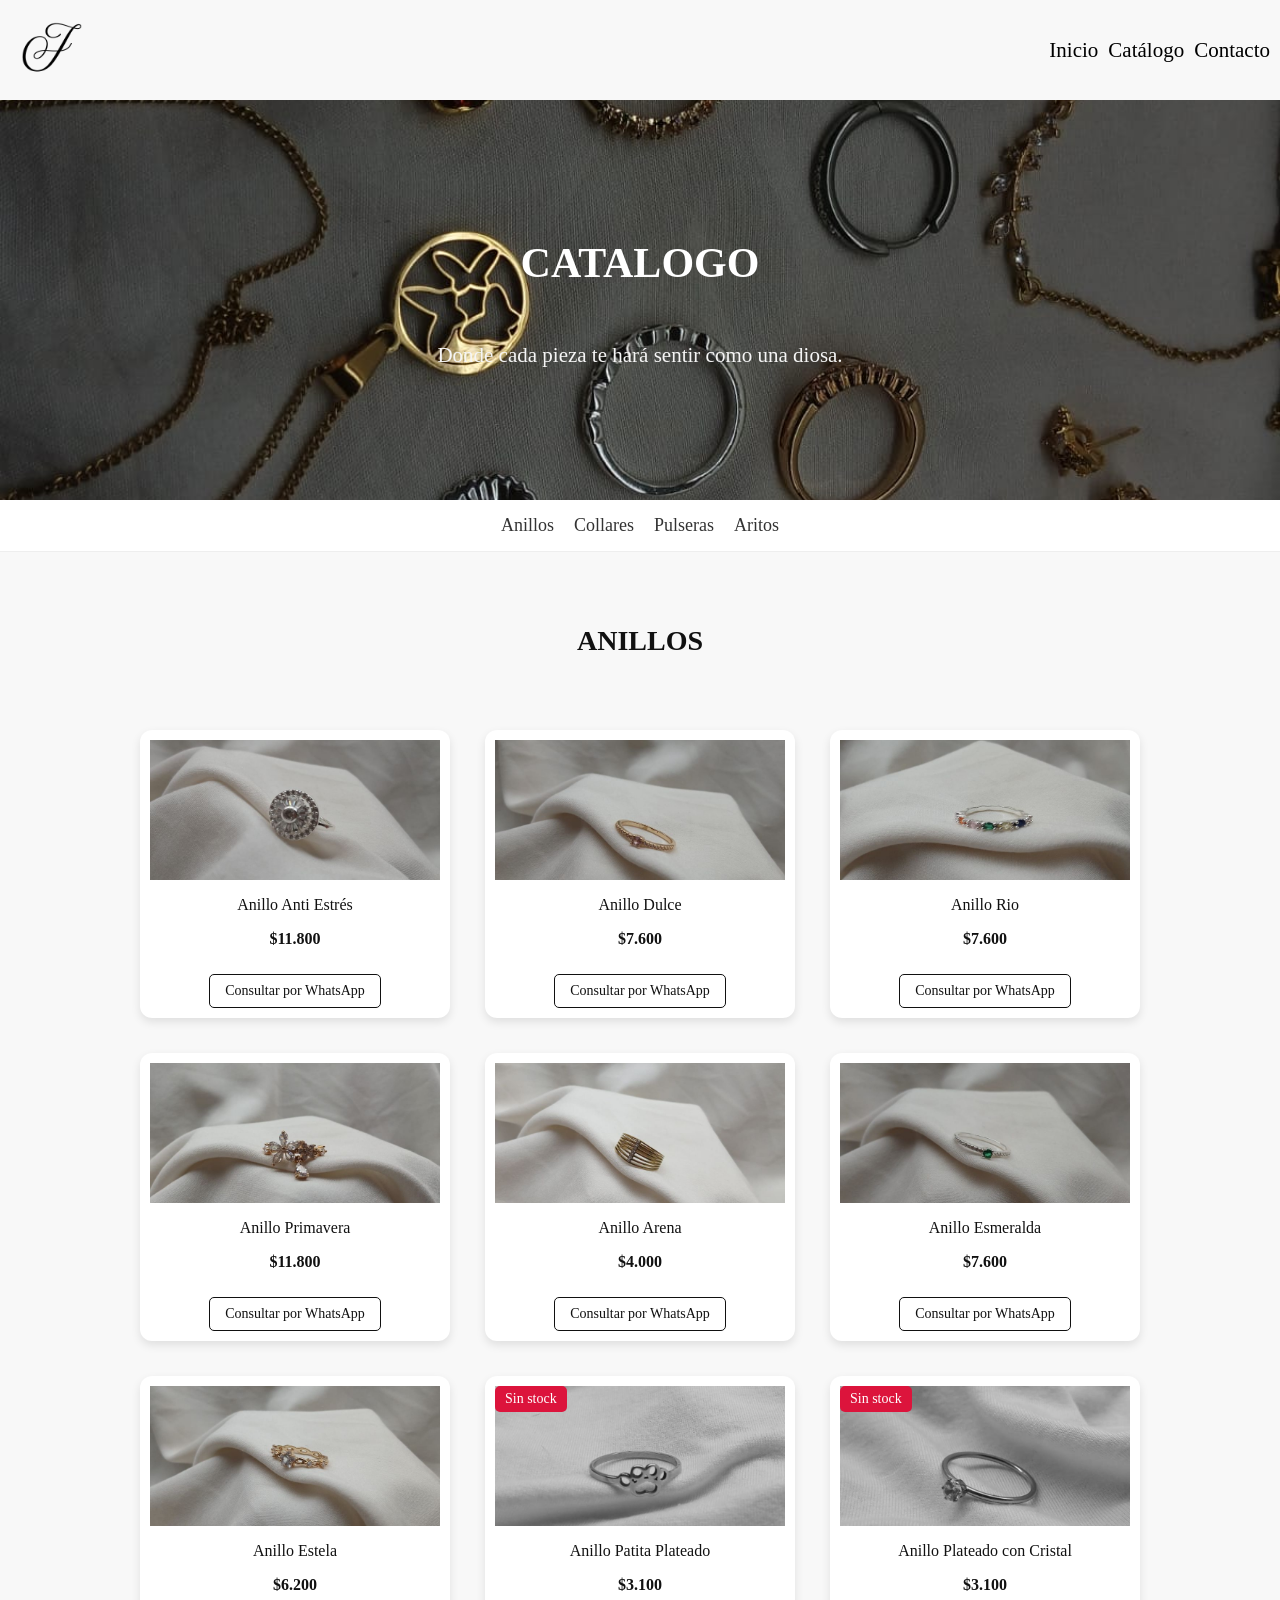
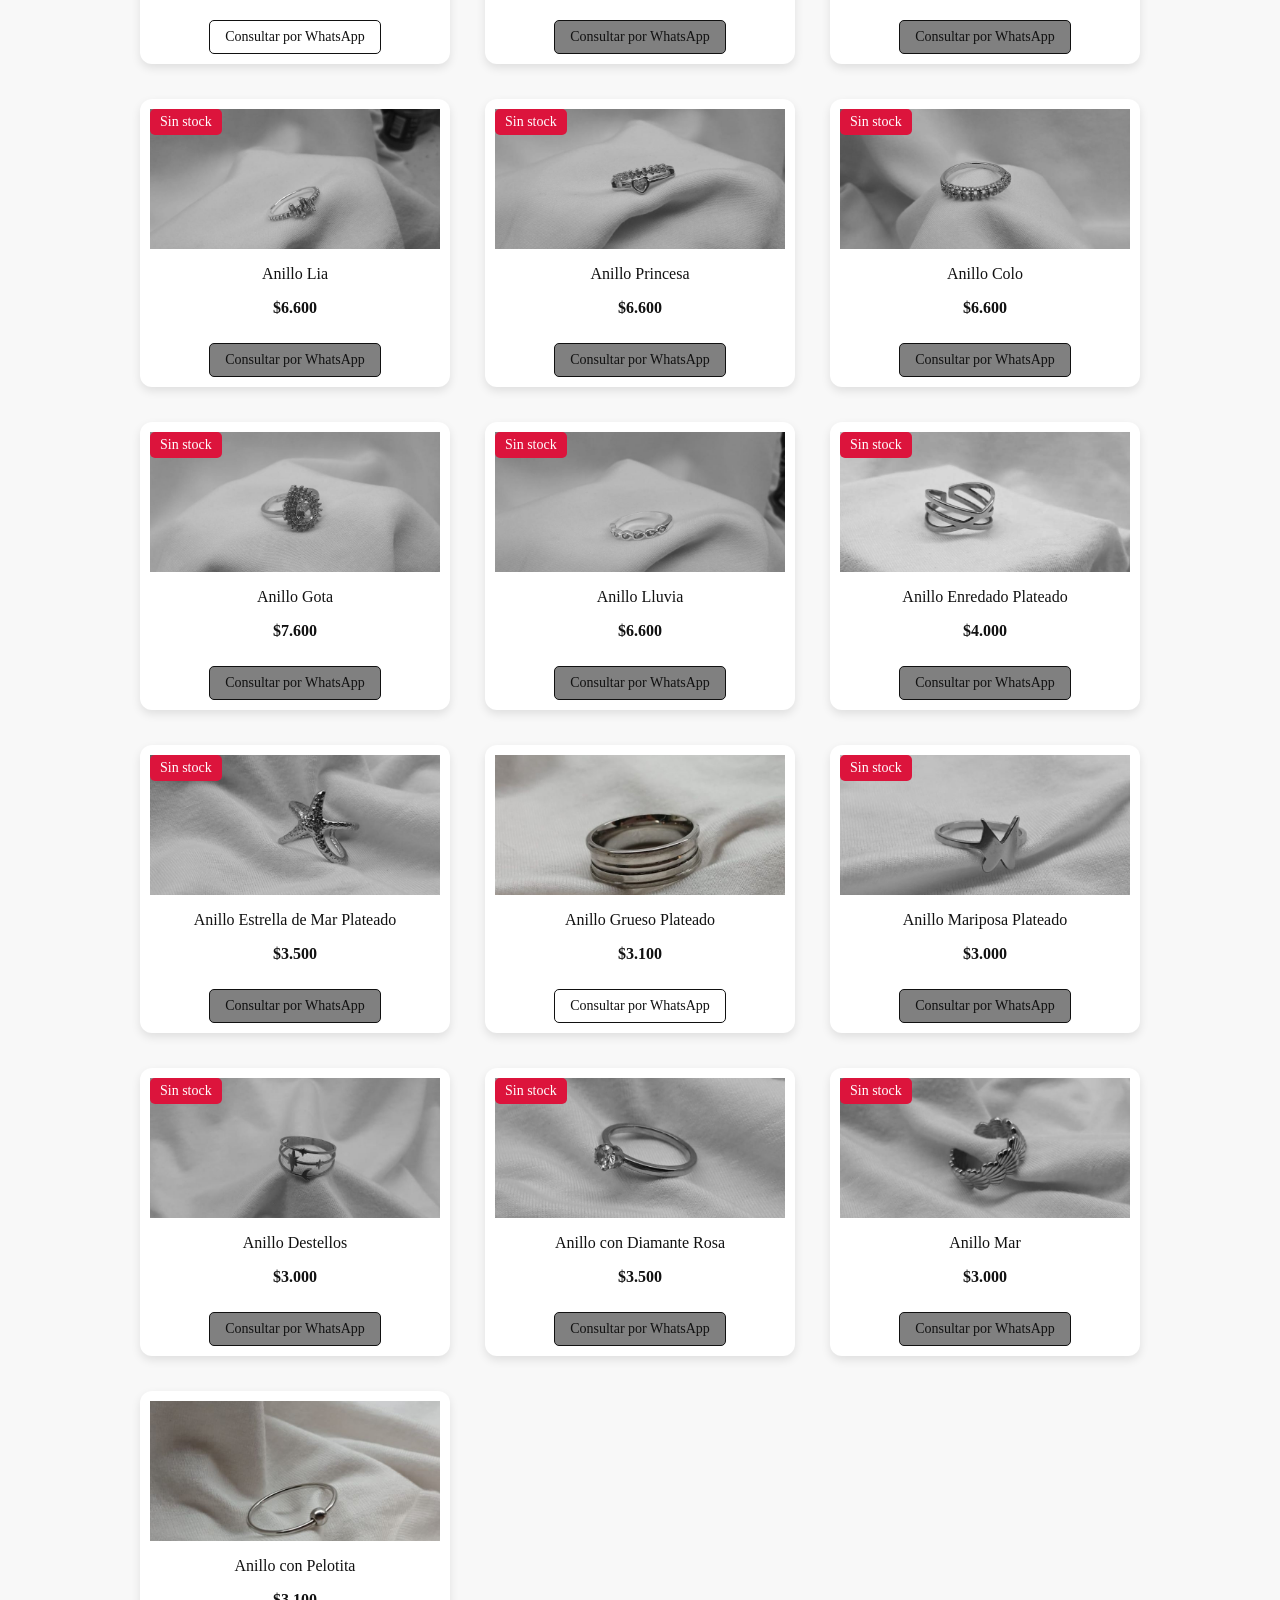
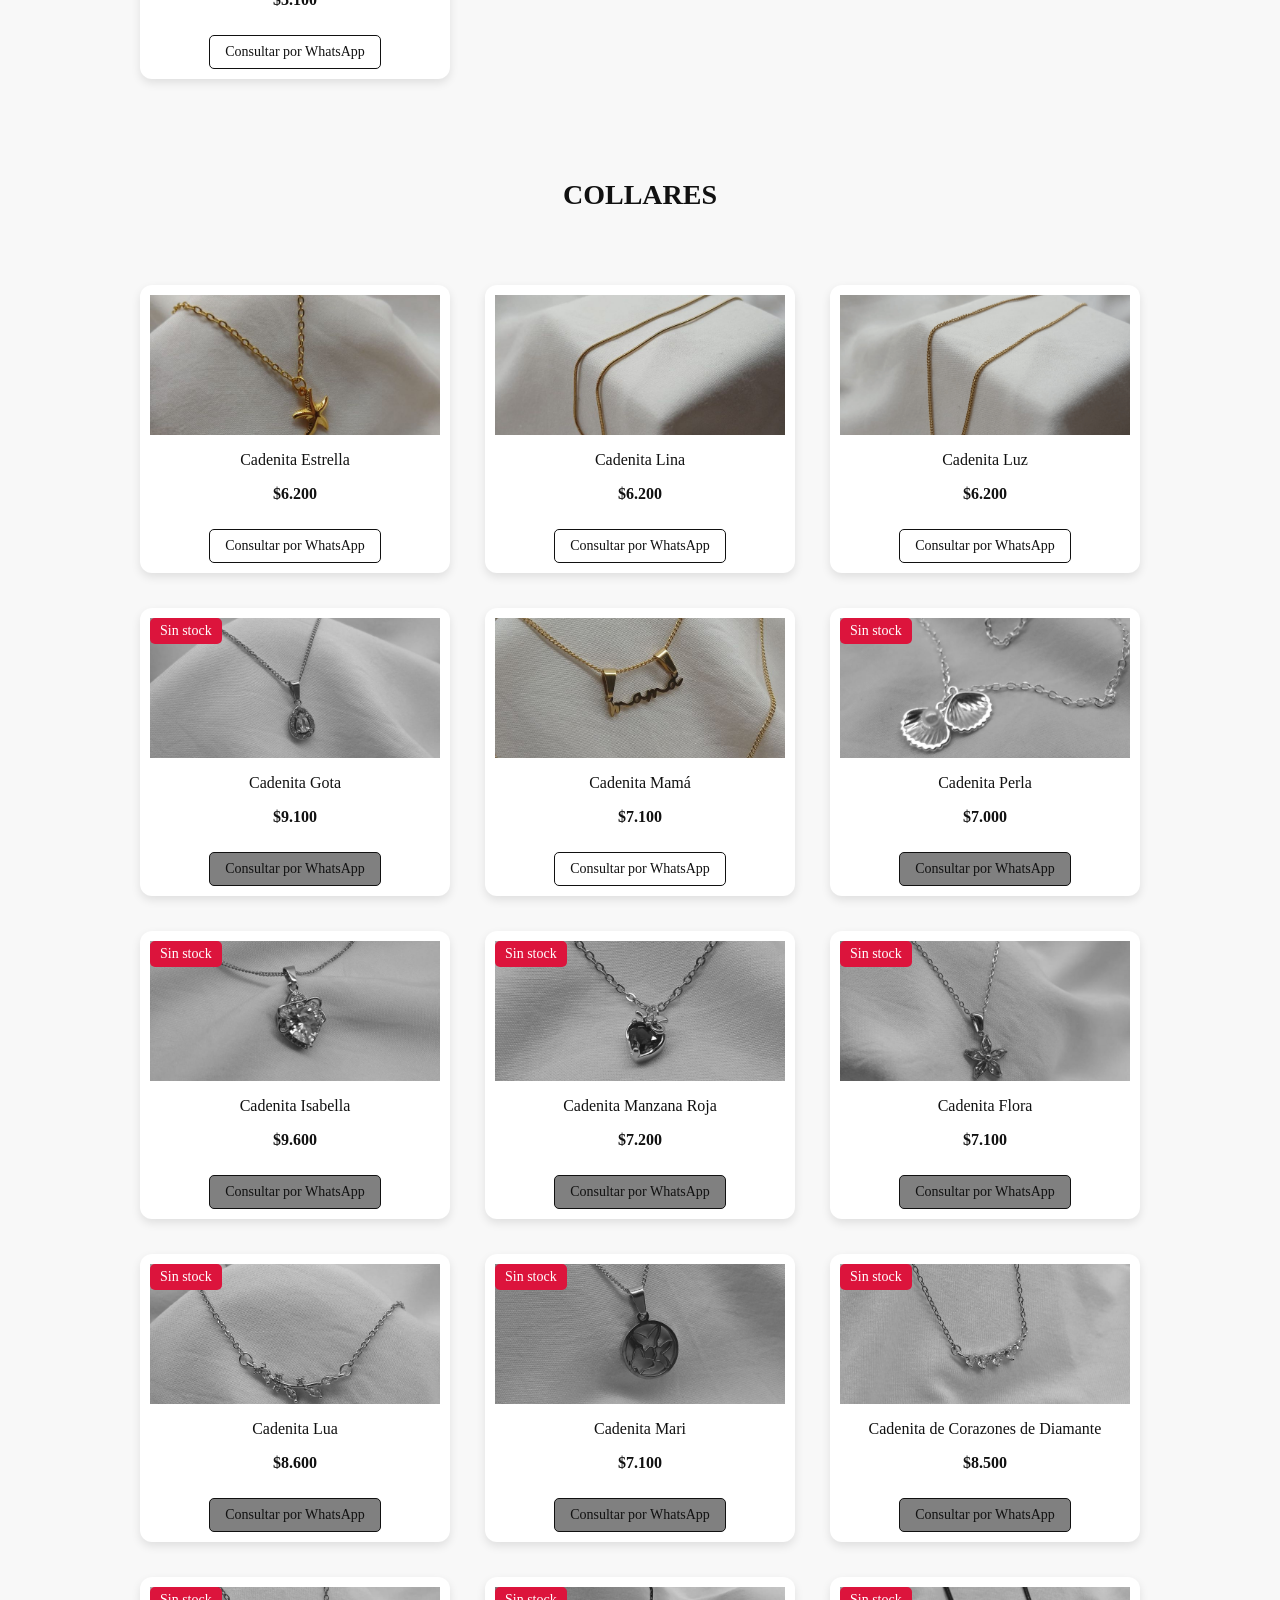
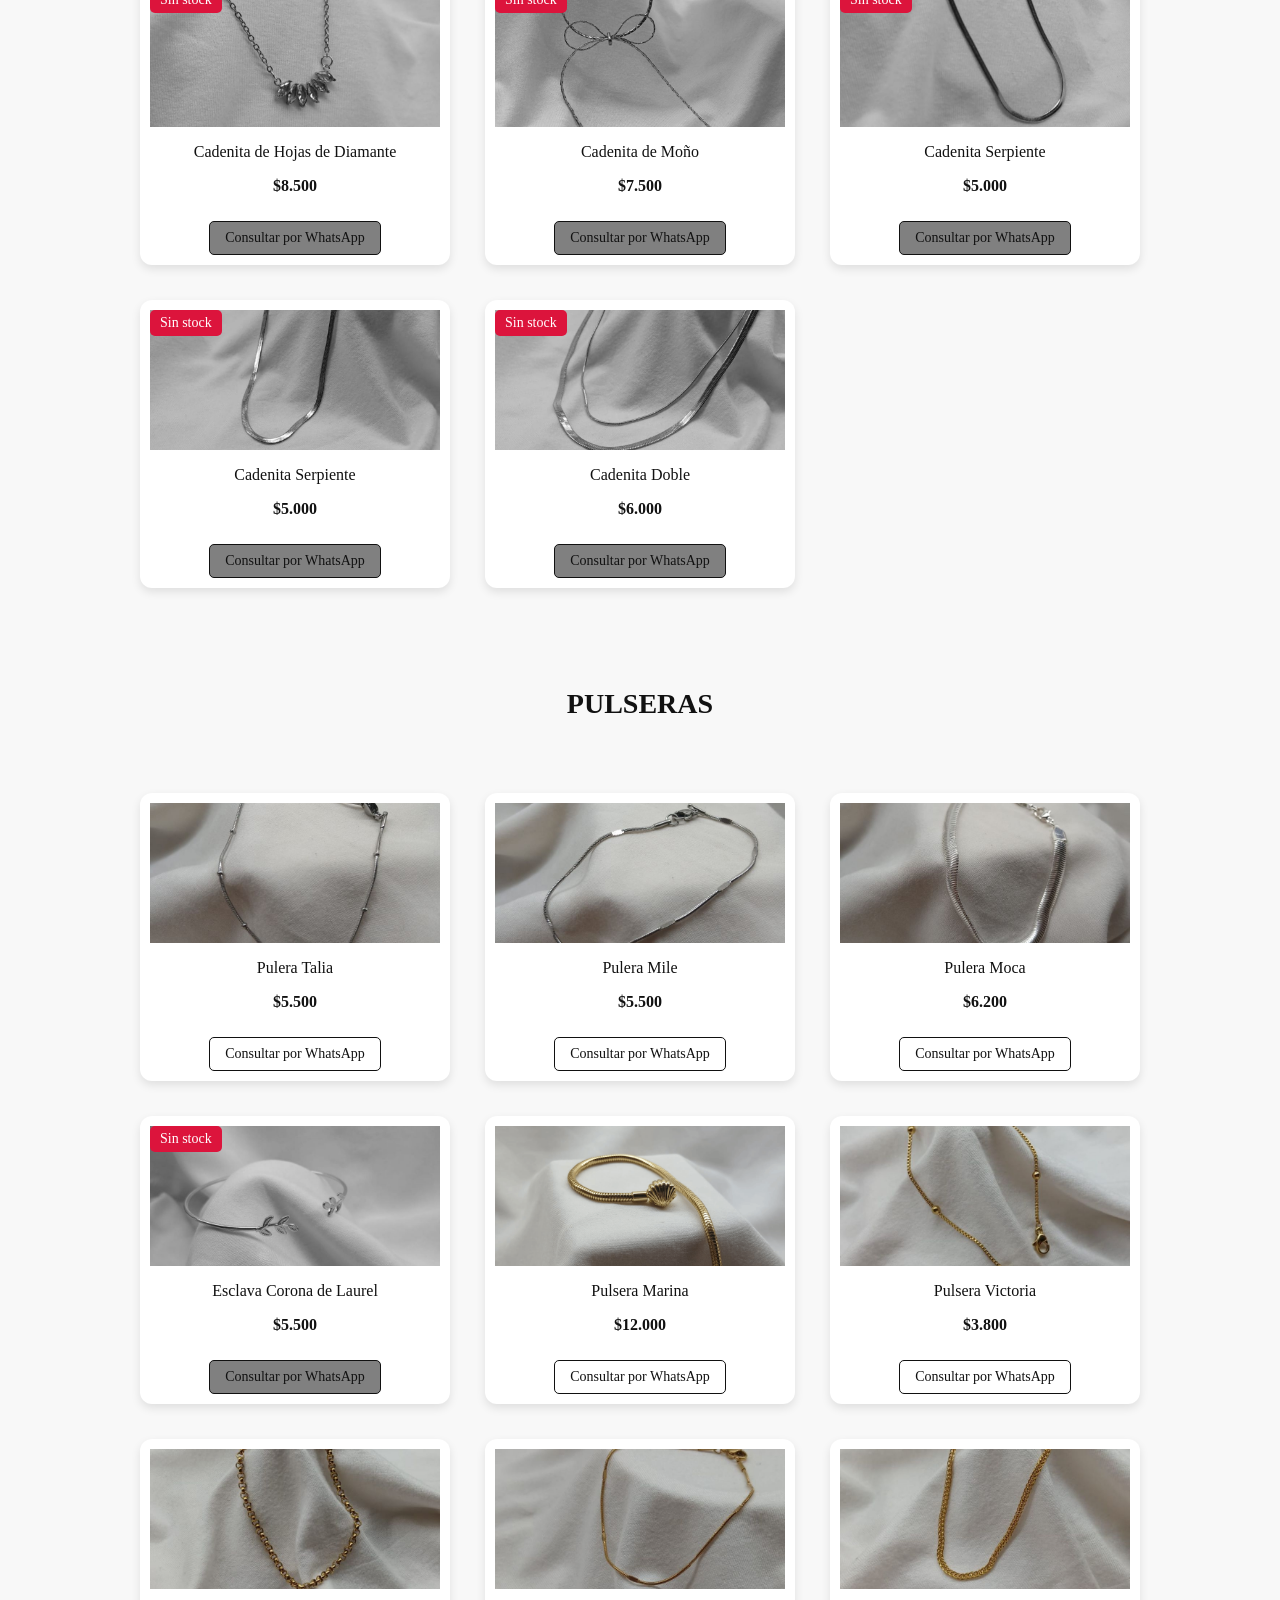
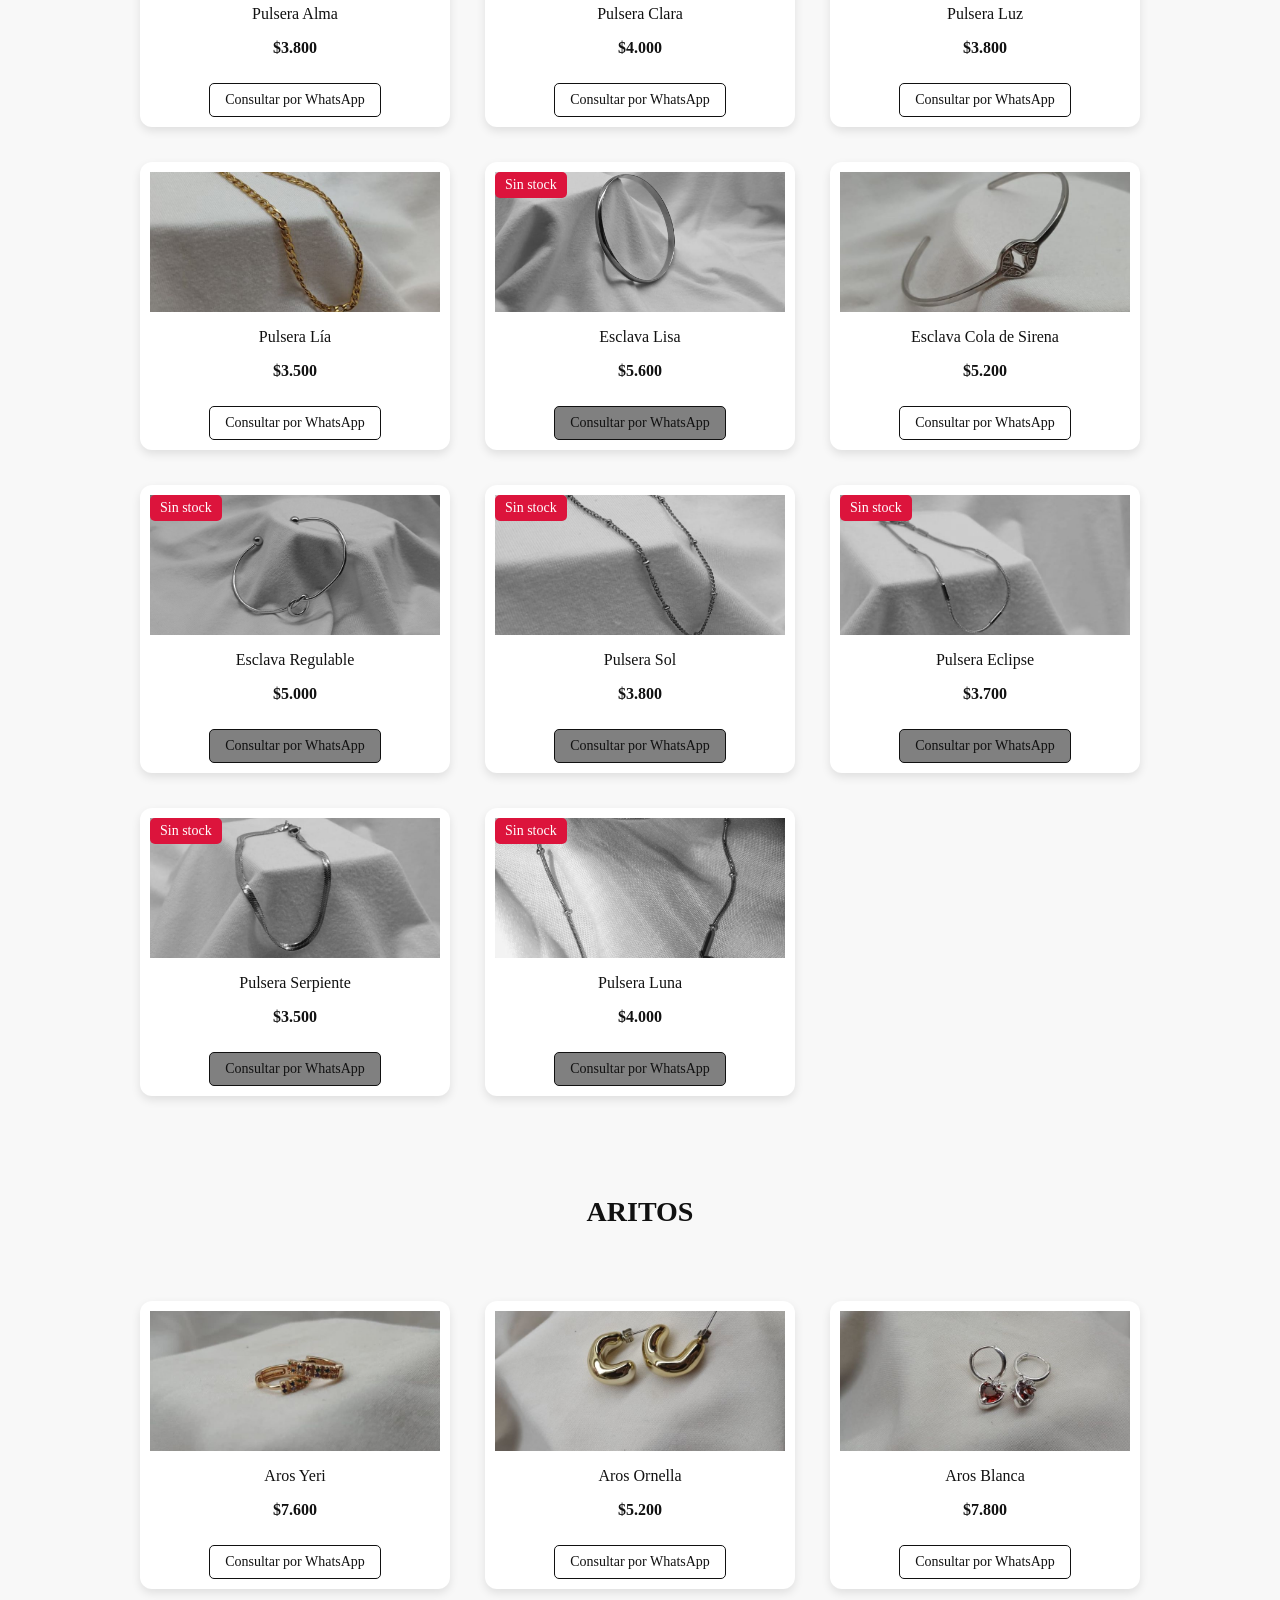
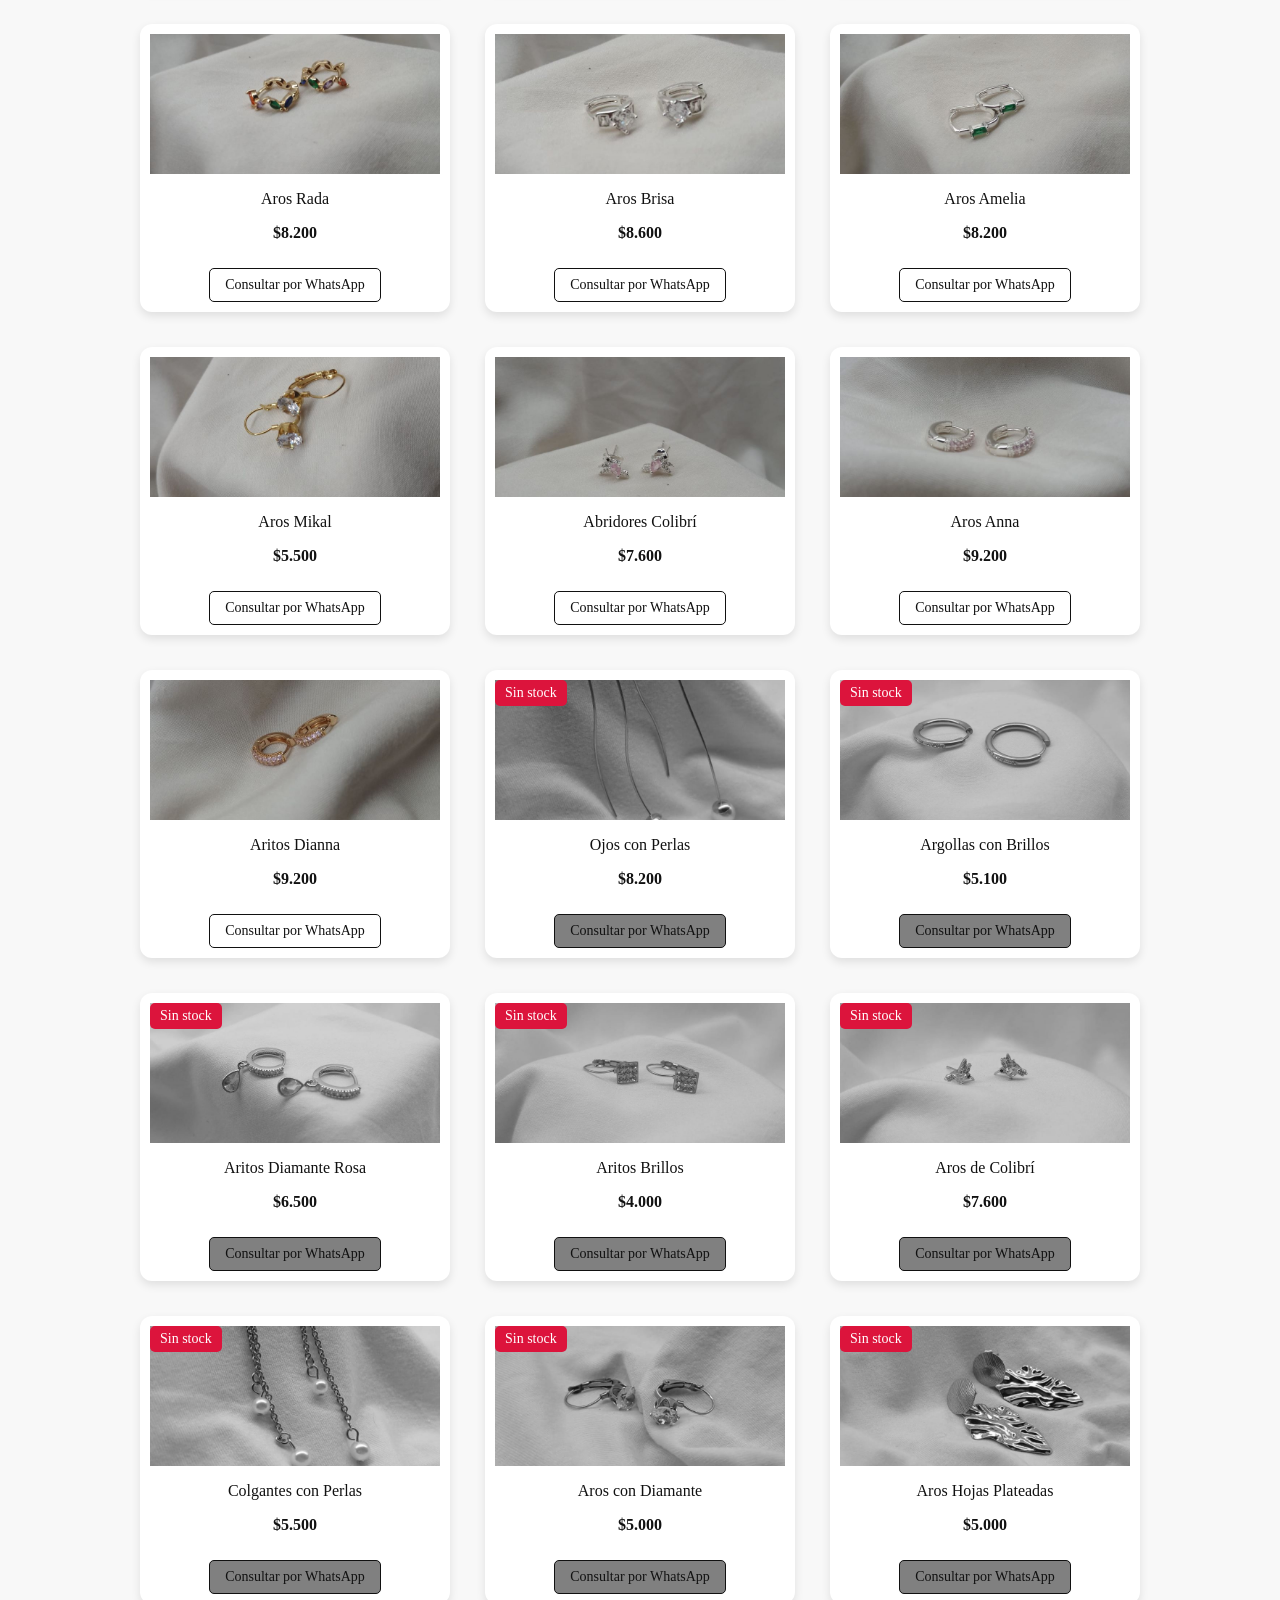
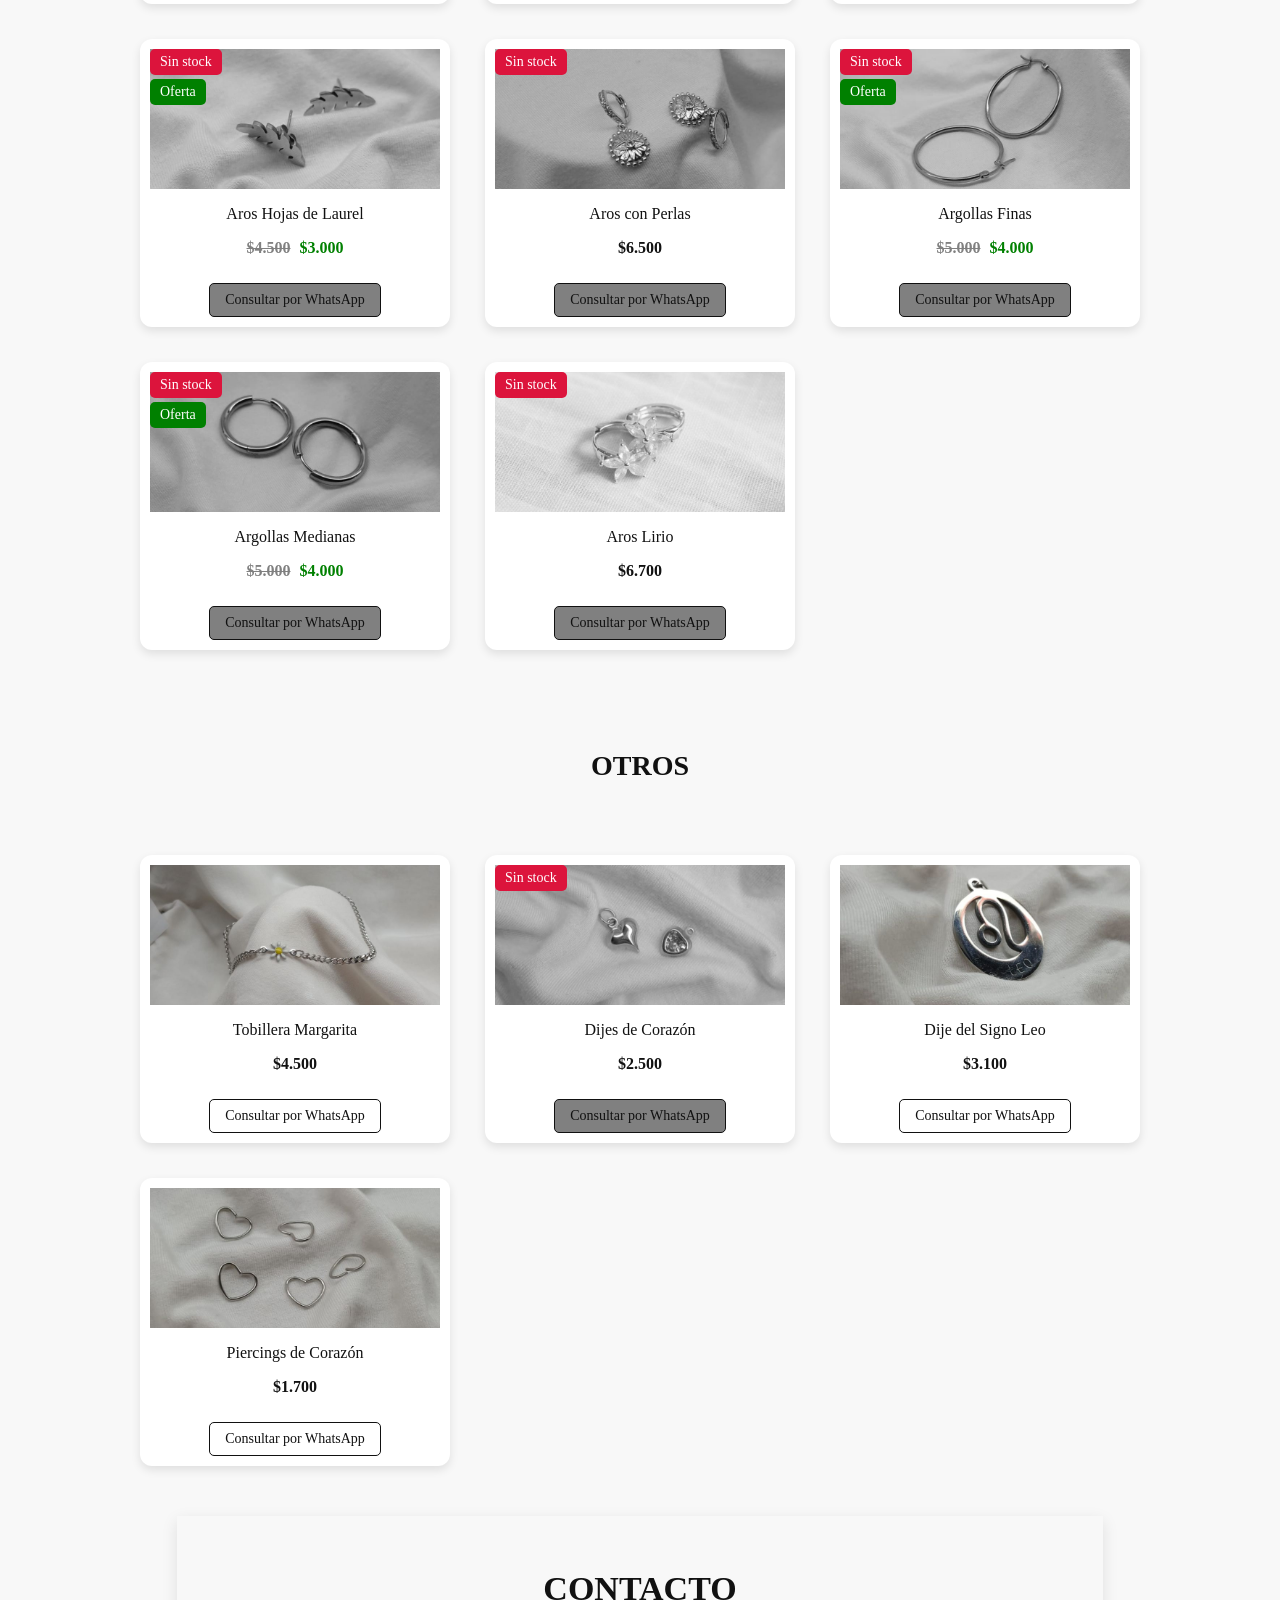
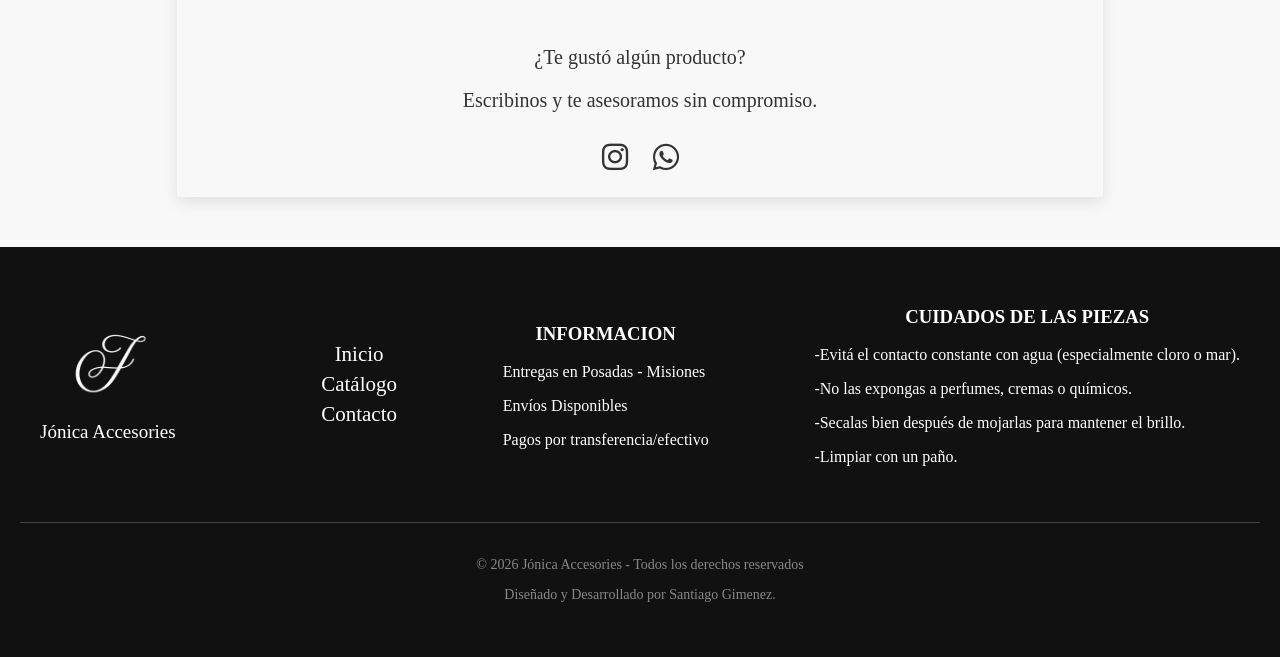
==== commit b9e5a7c5: "cambio de subtitulo" ====
--- a/catalogo.html
+++ b/catalogo.html
@@ -30,7 +30,7 @@
     <main>
         <div id="hero">
             <h1>CATALOGO</h1>
-            <p>Descubrí Todos Nuestros Productos.</p>
+            <p>Donde cada pieza te hará sentir como una diosa.</p>
         </div>
 
         <div class="categorias-nav">
--- a/styles.css
+++ b/styles.css
@@ -145,13 +145,15 @@
 #hero h1 {
     font-size: 42px;
     color: white;
-    margin-top: 10px;
+    padding-top: 0.5rem;
 }
 
 #hero p {
     margin-top: 20px;
     color: whitesmoke;
     font-size: 21px;
+    padding: 0.5rem;
+    text-align: center;
 }
 
 
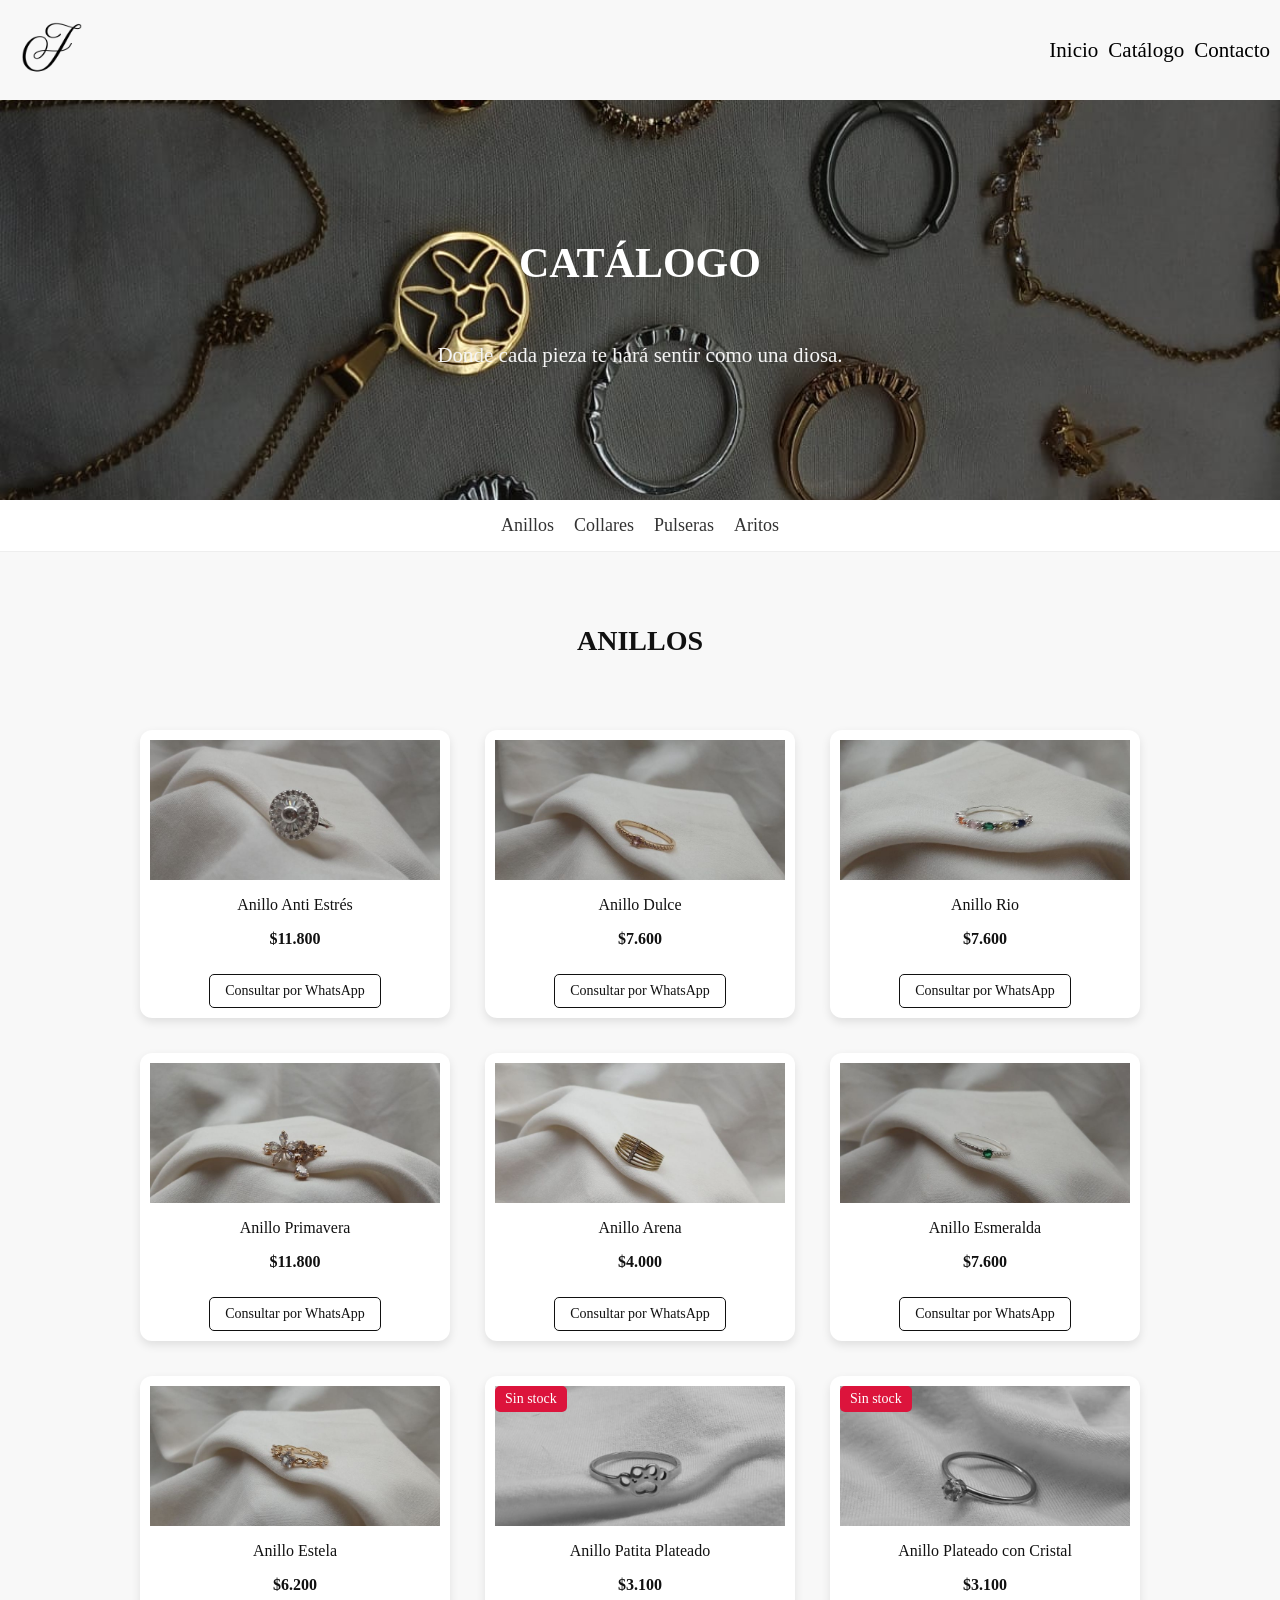
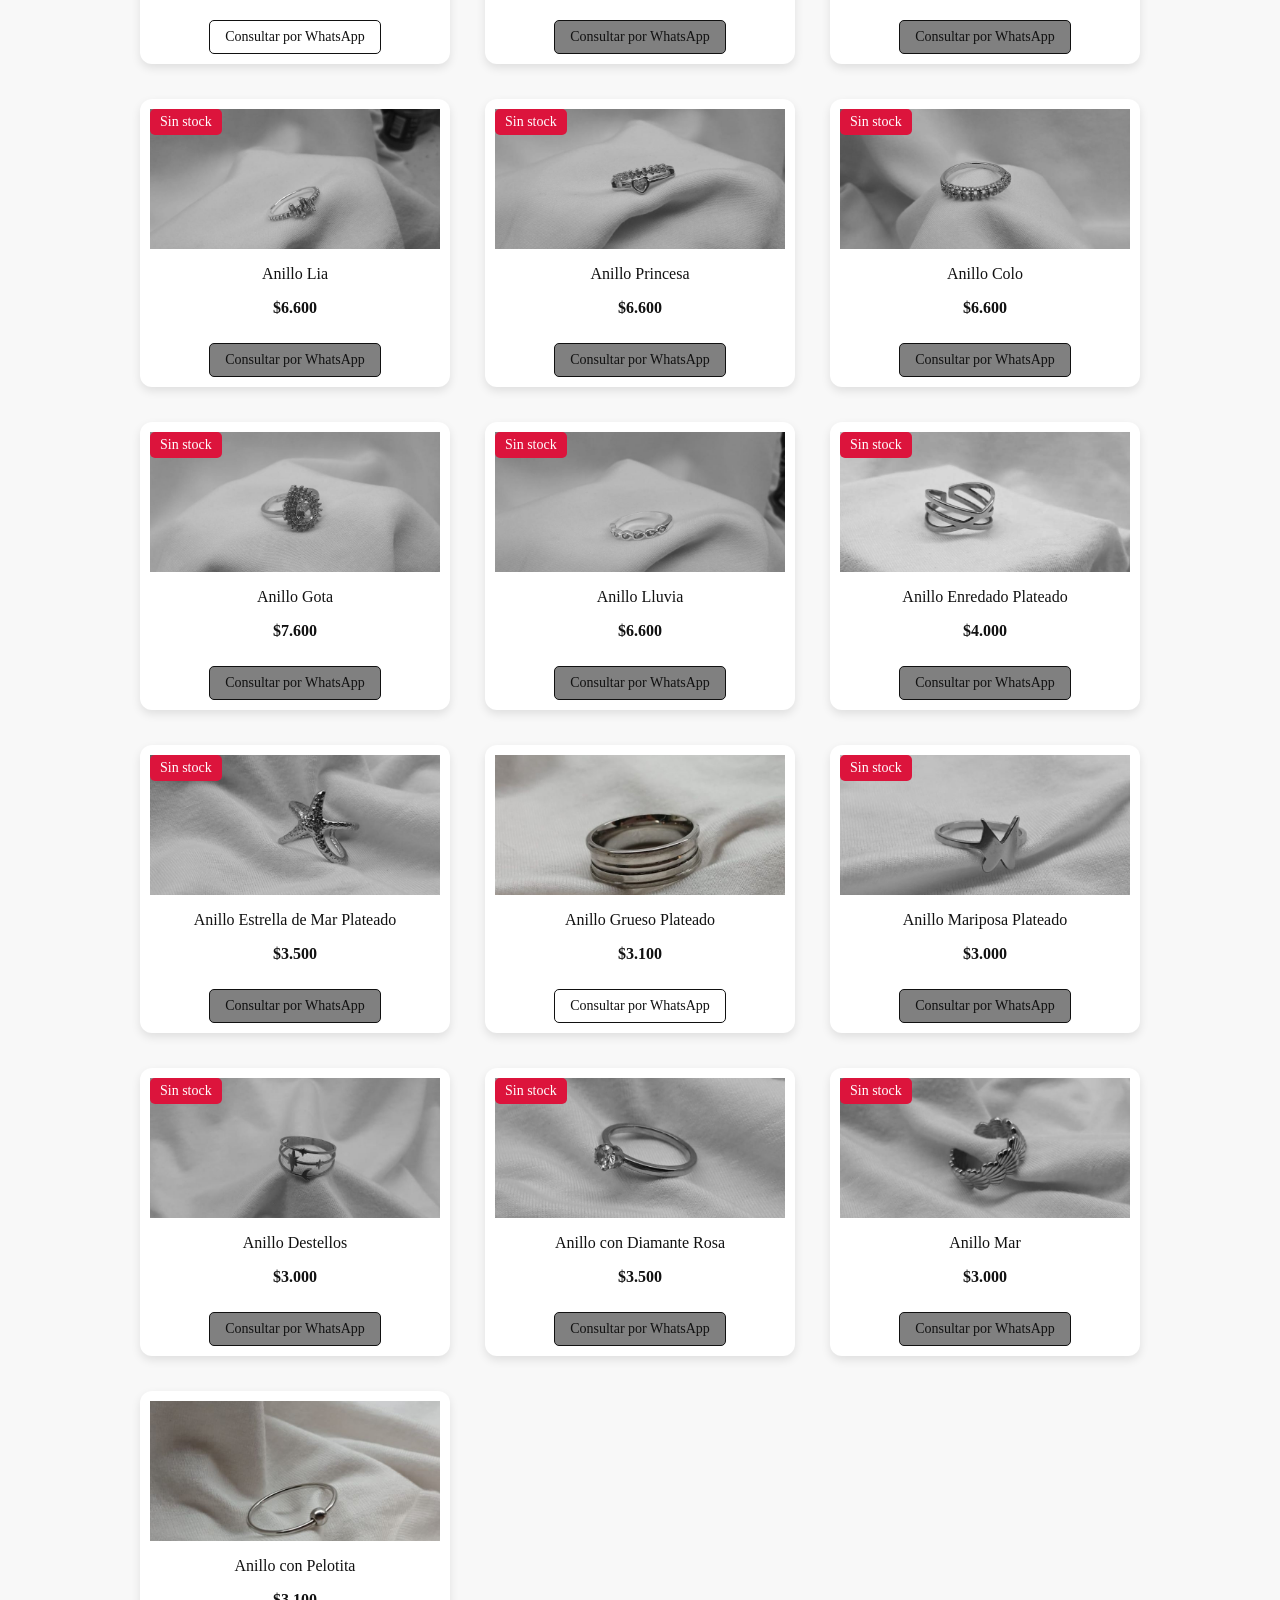
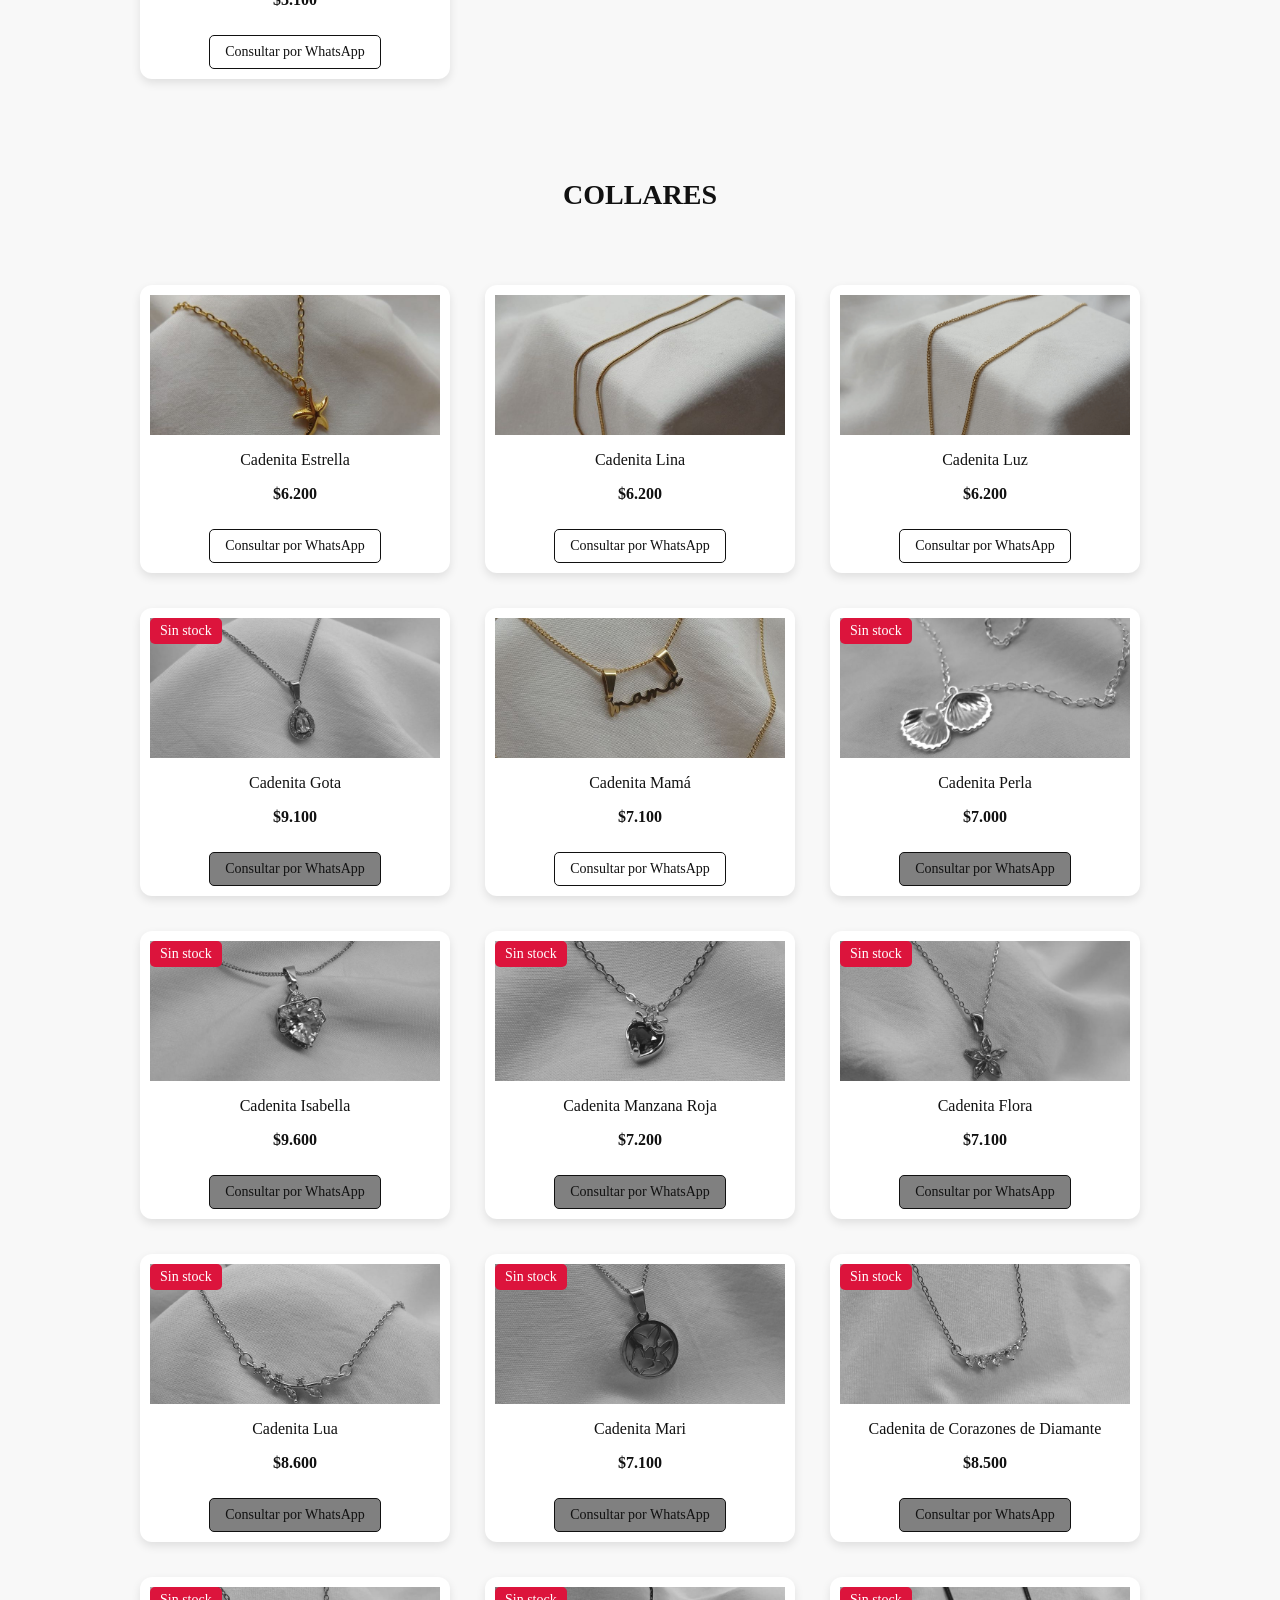
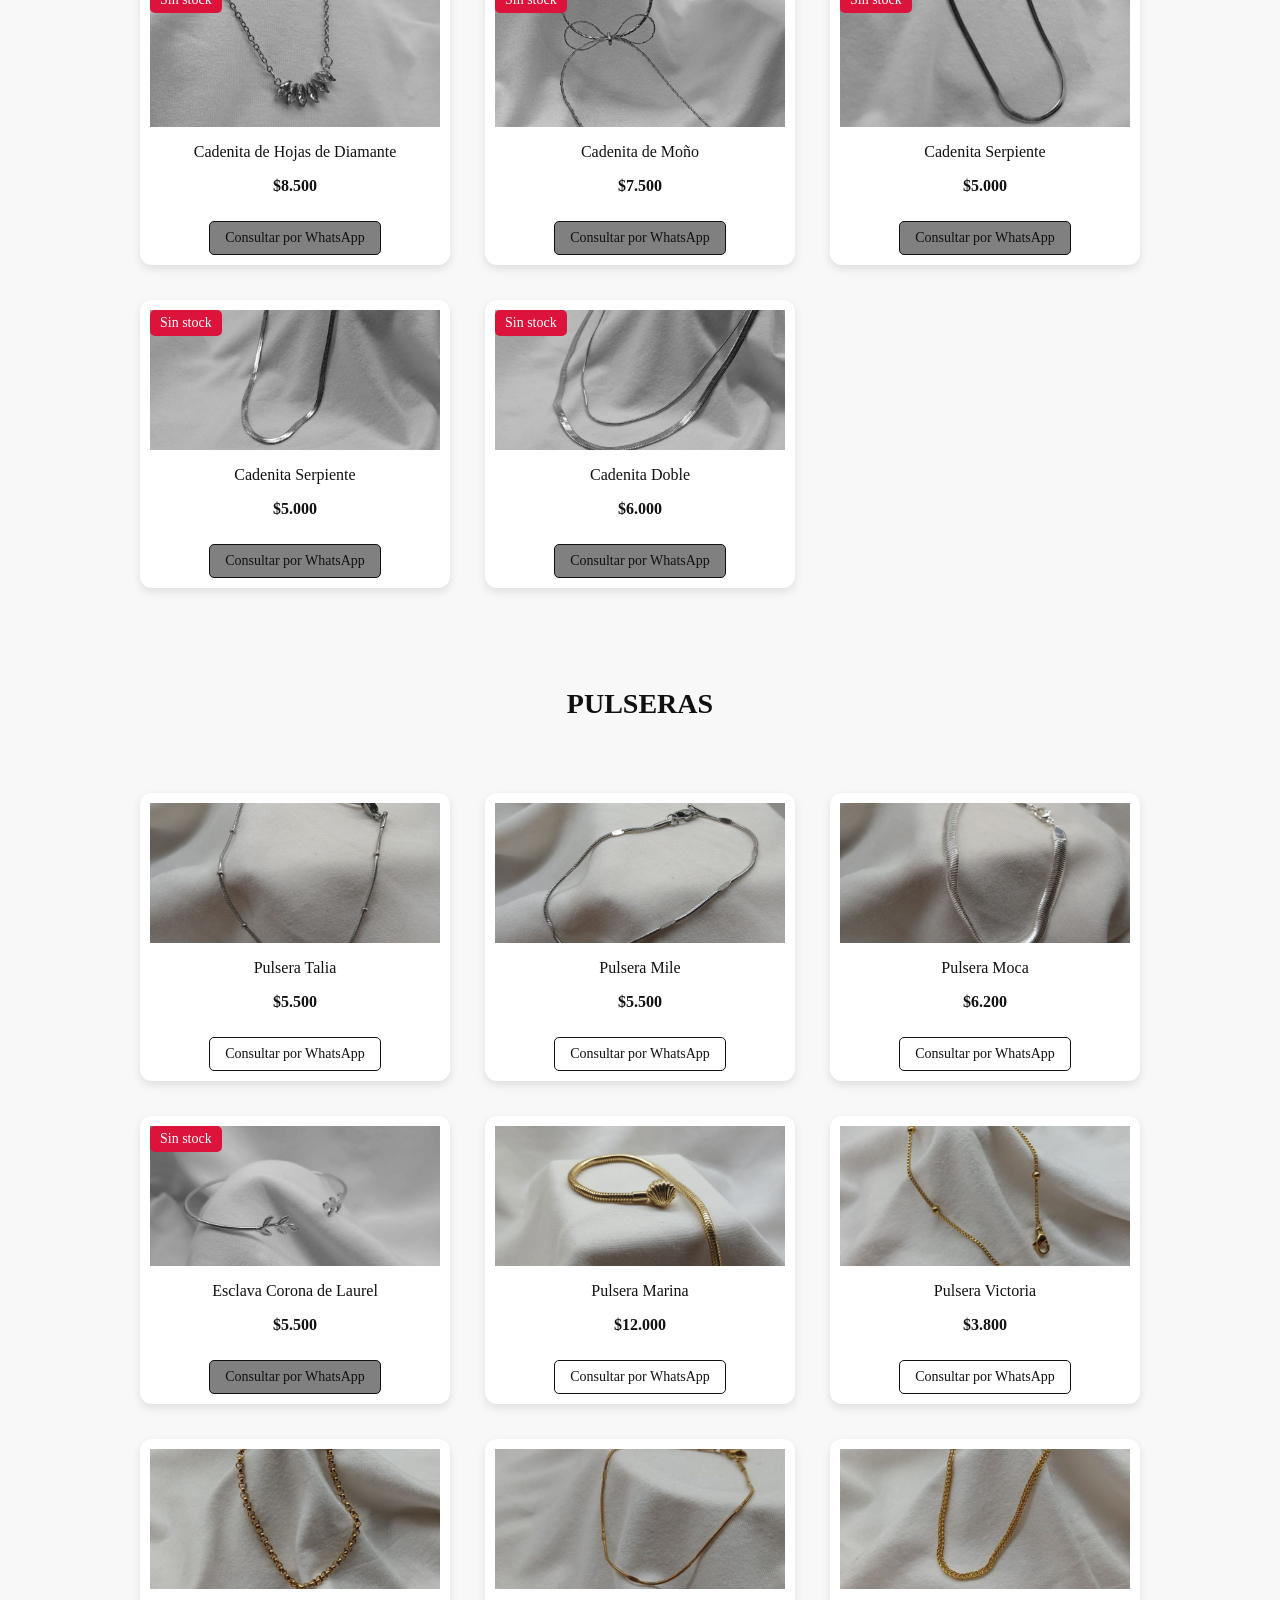
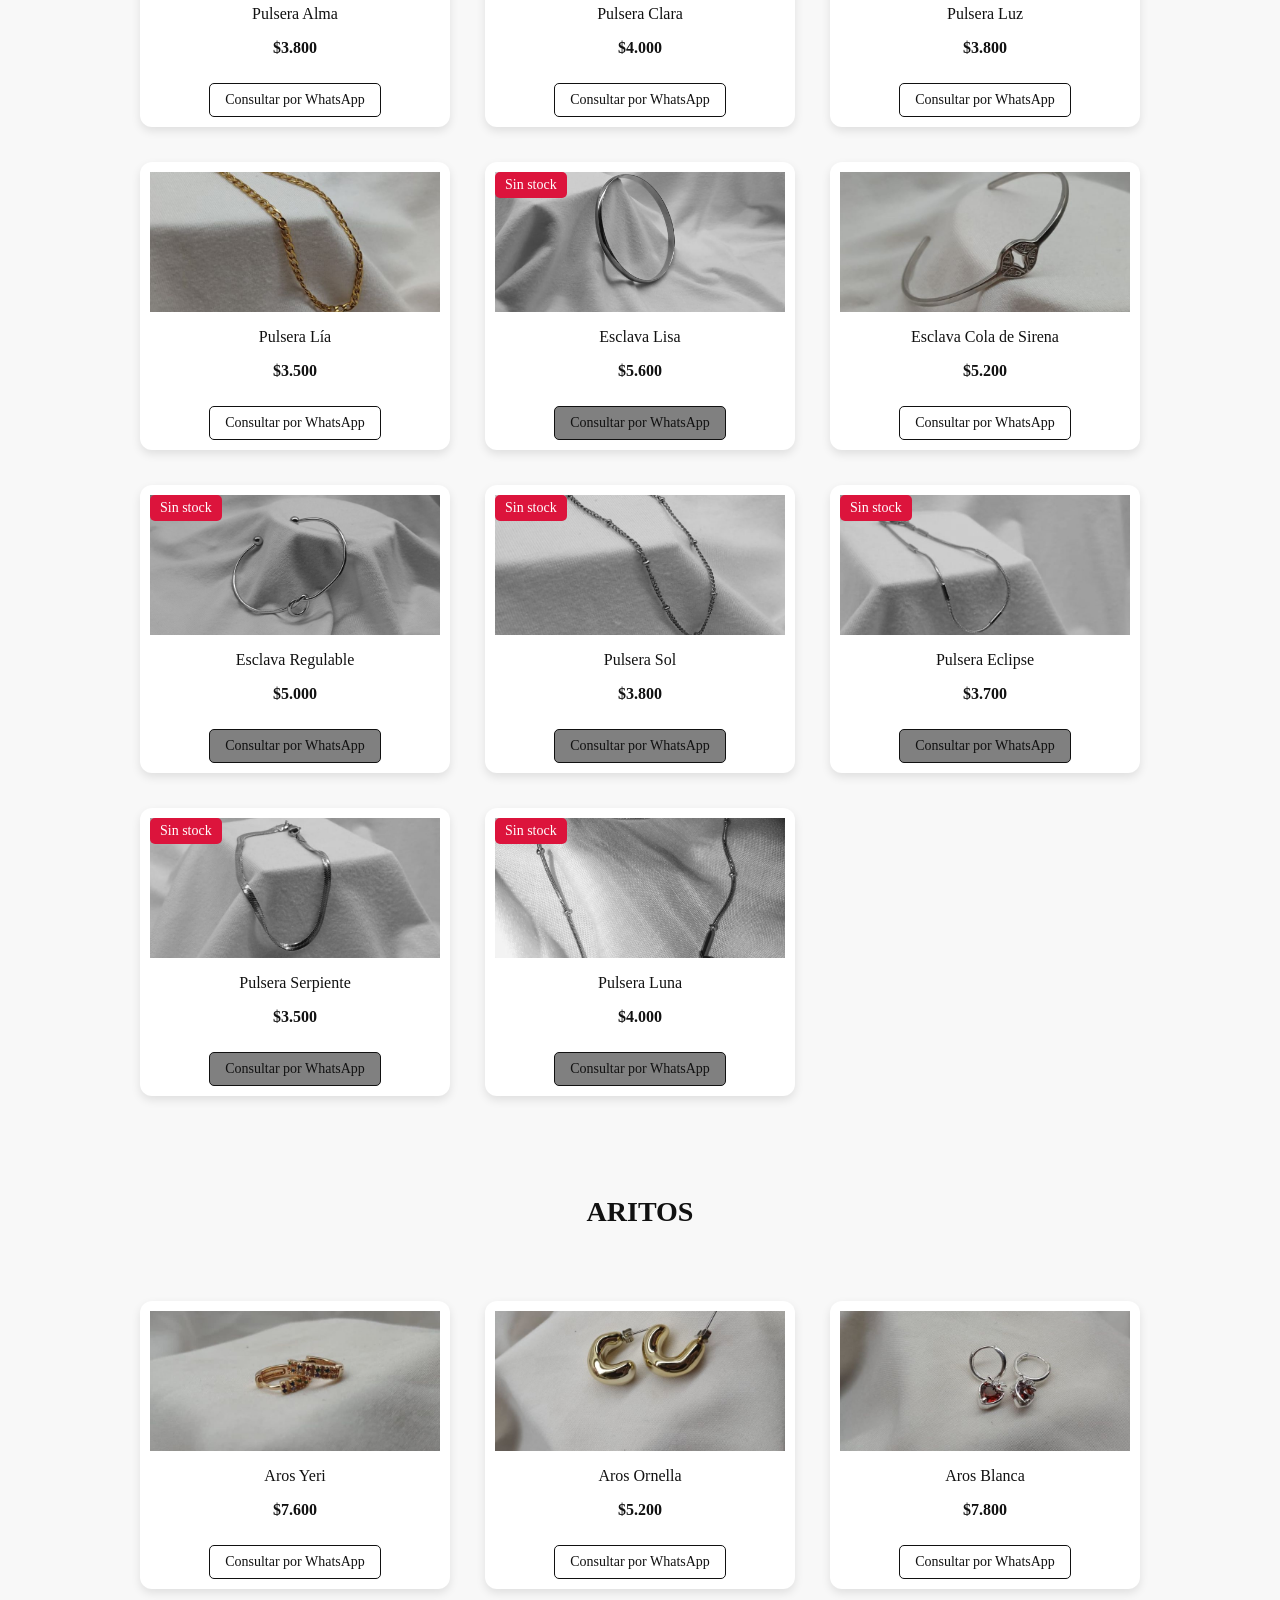
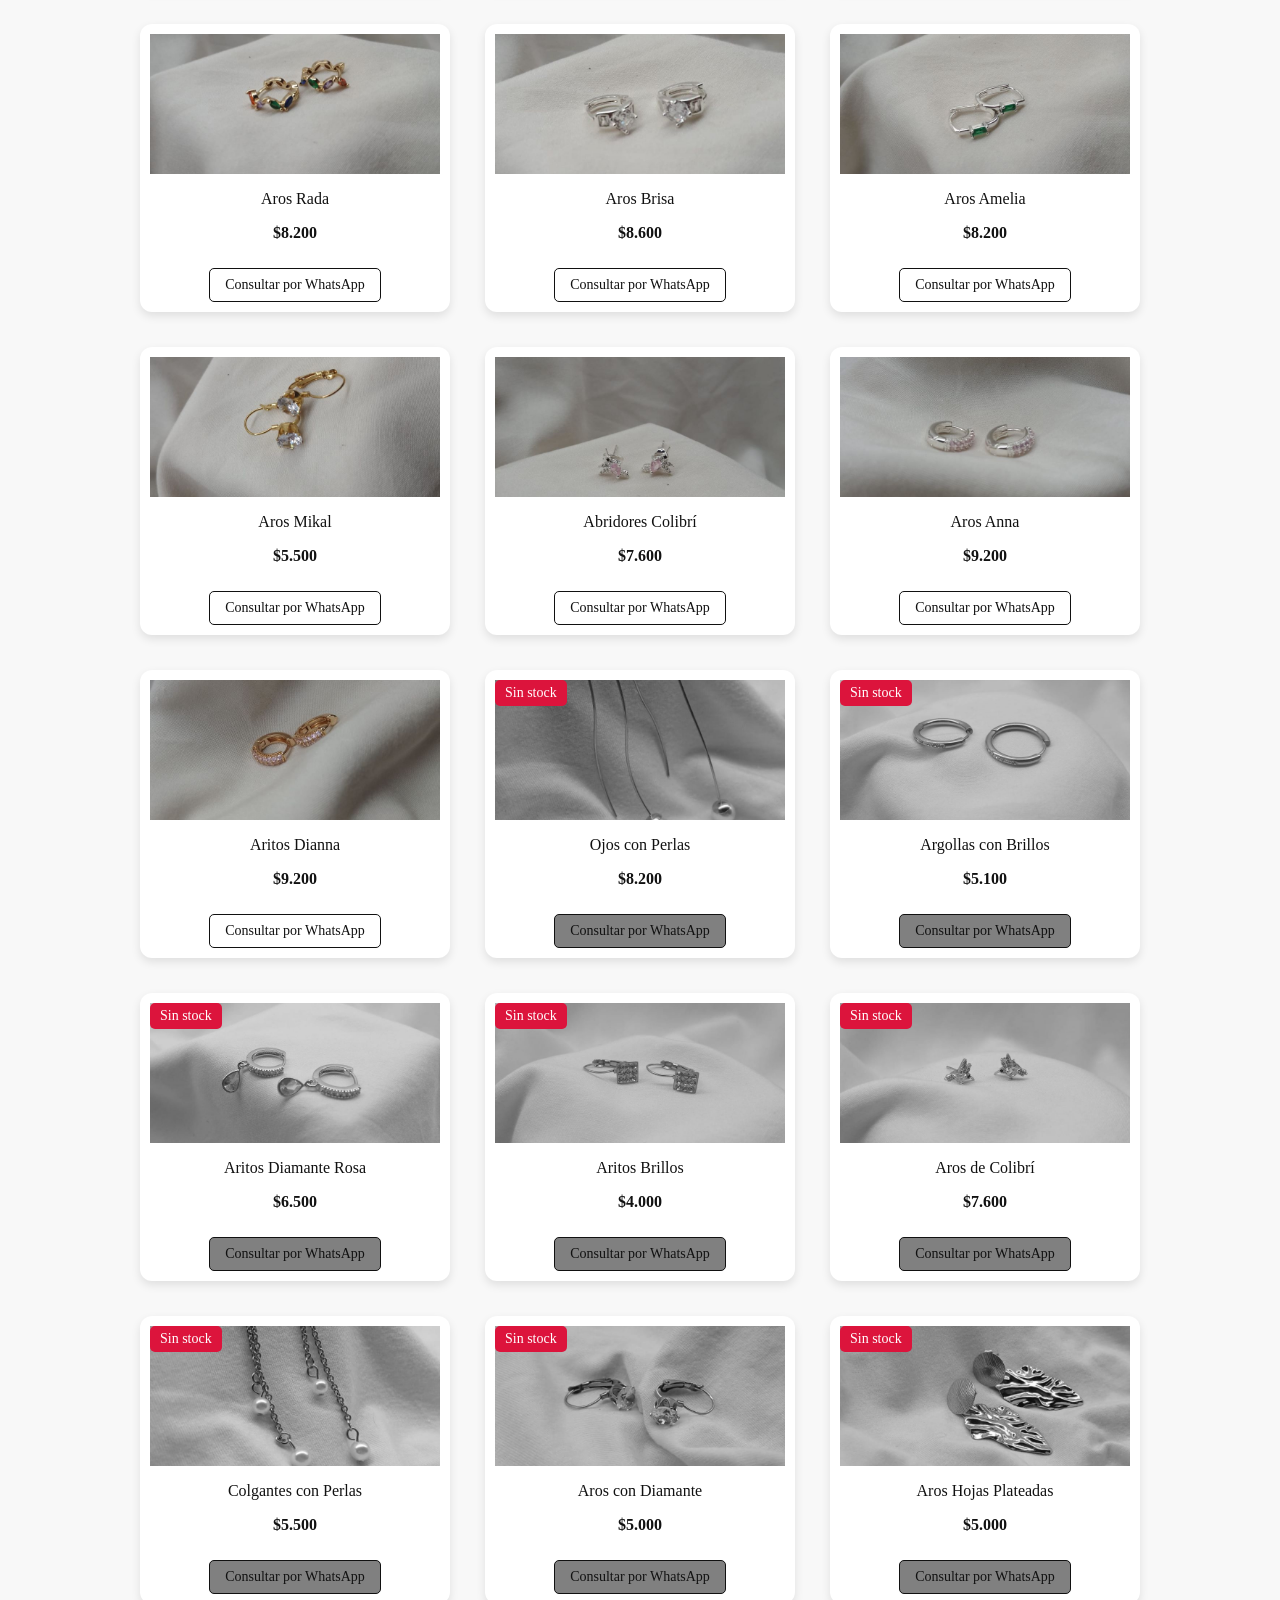
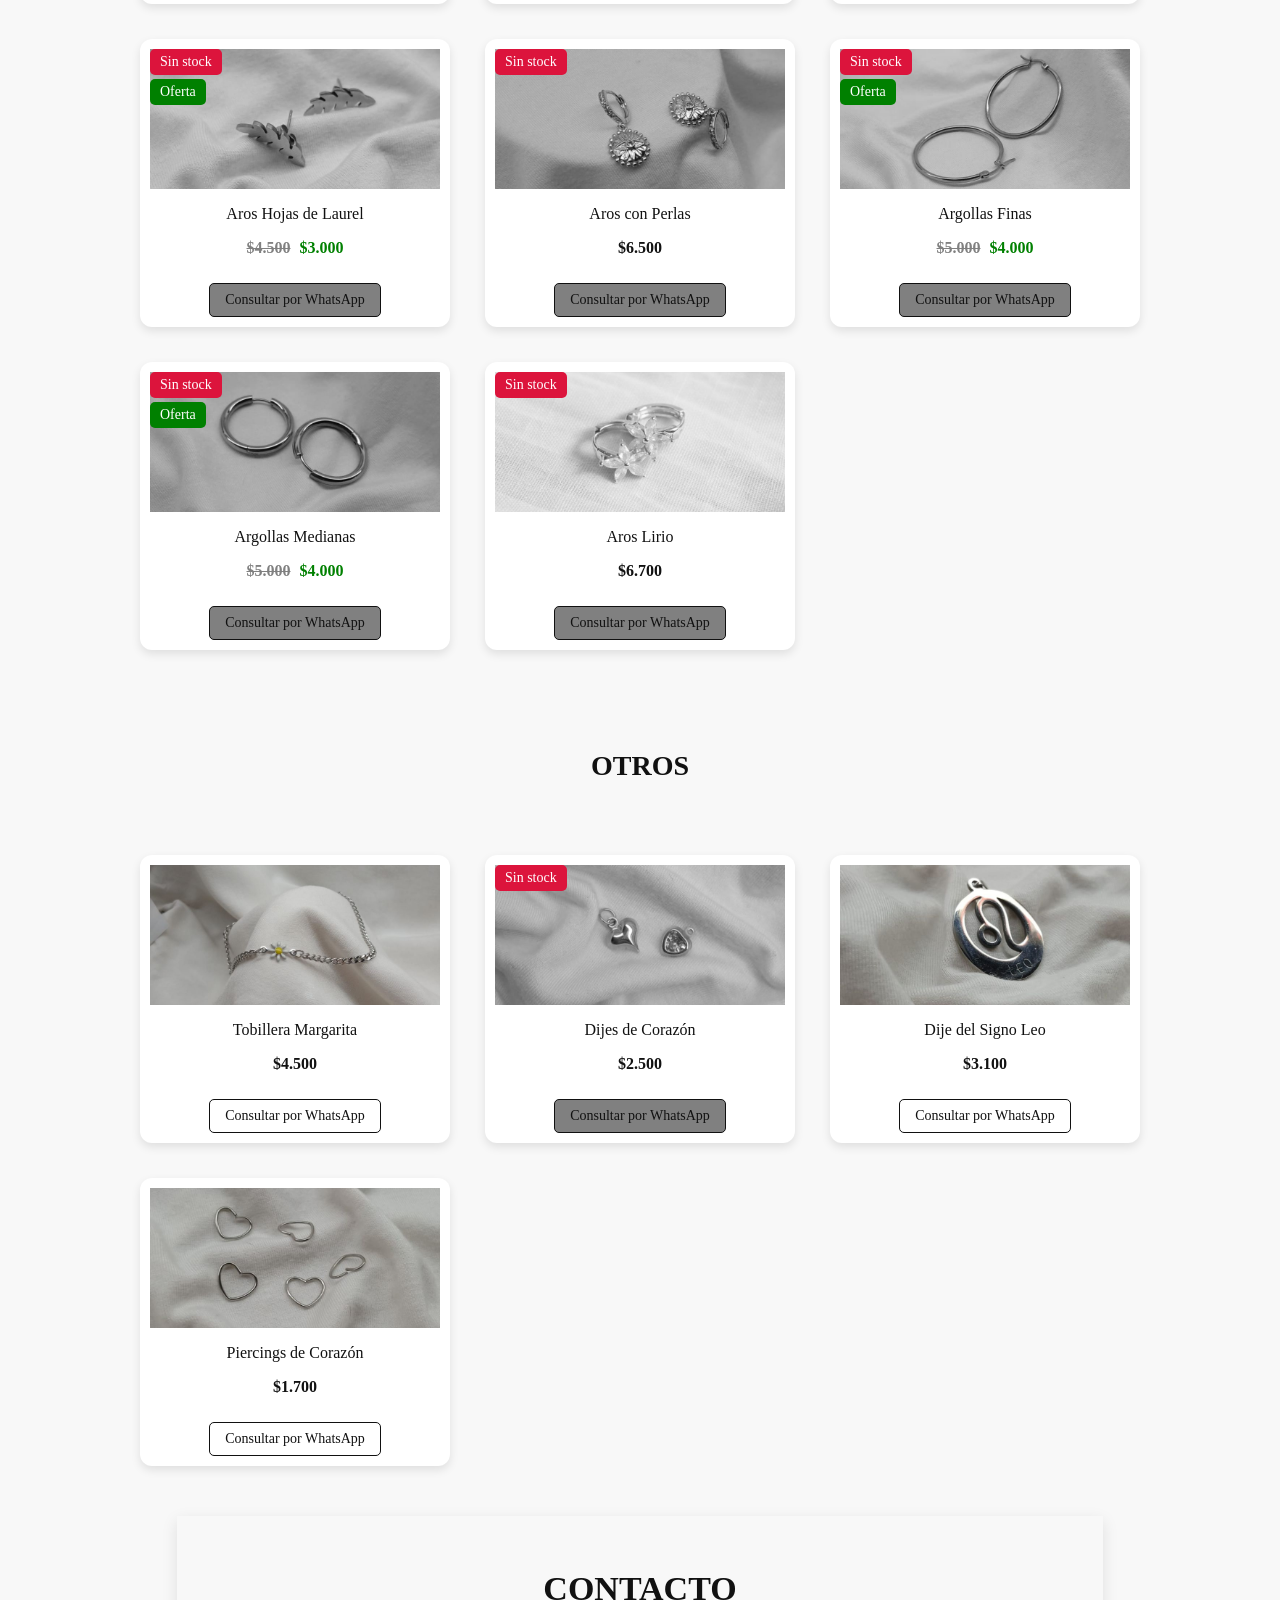
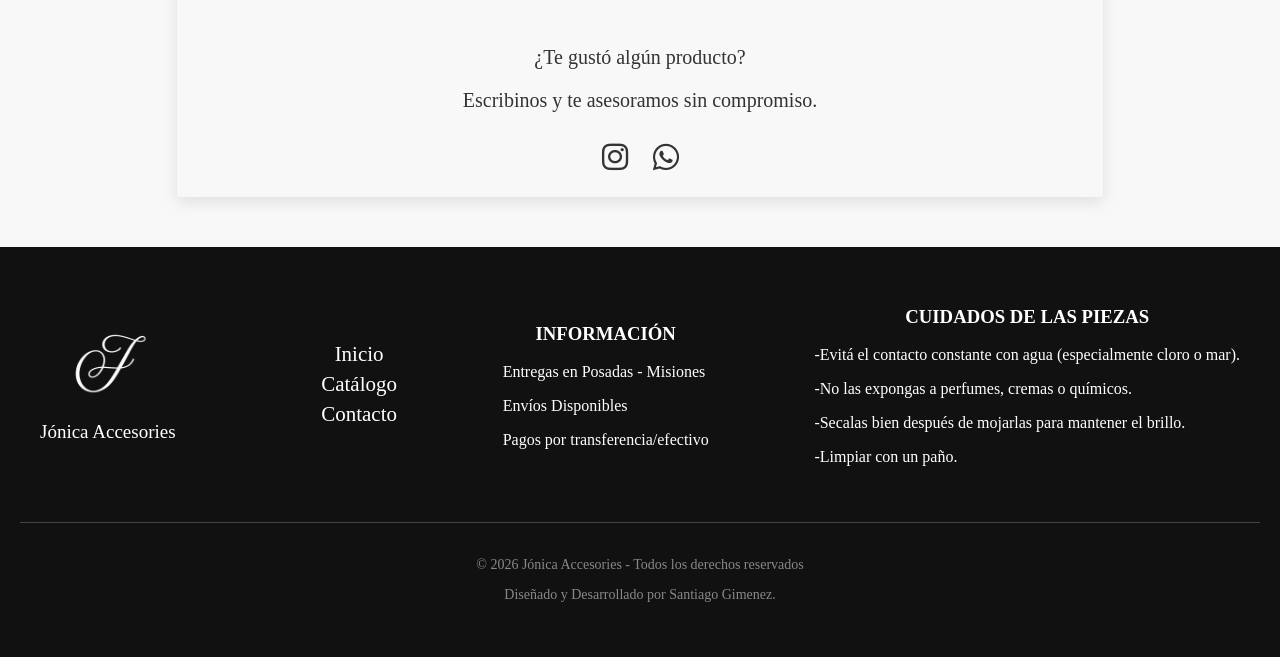
==== commit 7b747345: "fase 0" ====
--- a/catalogo.html
+++ b/catalogo.html
@@ -4,6 +4,12 @@
 <head>
     <meta charset="UTF-8">
     <meta name="viewport" content="width=device-width, initial-scale=1.0">
+    <meta name="description" content="Catálogo completo de Jónica Accesories: anillos, collares, pulseras y aritos. Consultá precios y disponibilidad por WhatsApp.">
+    <meta property="og:type" content="website">
+    <meta property="og:site_name" content="Jónica Accesories">
+    <meta property="og:title" content="Catálogo | Jónica Accesories">
+    <meta property="og:description" content="Catálogo completo de Jónica Accesories: anillos, collares, pulseras y aritos. Consultá precios y disponibilidad por WhatsApp.">
+    <meta property="og:locale" content="es_AR">
     <link rel="stylesheet" href="styles.css">
     <link rel="stylesheet" href="https://cdnjs.cloudflare.com/ajax/libs/font-awesome/6.5.0/css/all.min.css">
     <link rel="shortcut icon" href="media/Letra caligráfica _J_ elegante.png" type="image/x-icon">
@@ -29,7 +35,7 @@
     </header>
     <main>
         <div id="hero">
-            <h1>CATALOGO</h1>
+            <h1>CATÁLOGO</h1>
             <p>Donde cada pieza te hará sentir como una diosa.</p>
         </div>
 
@@ -135,7 +141,7 @@
                             <p>Anillo Estela</p>
                             <p>$6.200</p>
                         </div>
-                        <a href="https://wa.me/5493764586278?text=Hola%21%20Me%20encantó%20el%20anillo%20Princesa%20¿c%C3%B3mo%20puedo%20hacer?"
+                        <a href="https://wa.me/5493764586278?text=Hola%21%20Me%20encantó%20el%20Anillo%20Estela%20¿c%C3%B3mo%20puedo%20hacer?"
                             class="gold">
                             Consultar por WhatsApp
                         </a>
@@ -150,7 +156,7 @@
                             <p>$3.100</p>
                         </div>
                         <a
-                            href="https://wa.me/5493764586278?text=Hola%21%20Me%20encantó%20el%20anillo%20Patita%20plateada%20¿c%C3%B3mo%20puedo%20hacer?">
+                            href="https://wa.me/5493764586278?text=Hola%21%20Me%20encantó%20el%20Anillo%20Patita%20Plateado%20¿c%C3%B3mo%20puedo%20hacer?">
                             Consultar por WhatsApp
                         </a>
                         <span class="badge">Sin stock</span>
@@ -166,7 +172,7 @@
                             <p>$3.100</p>
                         </div>
                         <a
-                            href="https://wa.me/5493764586278?text=Hola%21%20Me%20encantó%20el%20anillo%20Plateado%20con%20el%20cristal%20¿c%C3%B3mo%20puedo%20hacer?">
+                            href="https://wa.me/5493764586278?text=Hola%21%20Me%20encantó%20el%20Anillo%20Plateado%20con%20Cristal%20¿c%C3%B3mo%20puedo%20hacer?">
                             Consultar por WhatsApp
                         </a>
                         <span class="badge">Sin stock</span>
@@ -267,7 +273,7 @@
                             <p>$3.500</p>
                         </div>
                         <a
-                            href="https://wa.me/5493764586278?text=Hola%21%20Me%20encantó%20el%20Anillo%20Estrella%20de%20Mar%20¿c%C3%B3mo%20puedo%20hacer?">
+                            href="https://wa.me/5493764586278?text=Hola%21%20Me%20encantó%20el%20Anillo%20Estrella%20de%20Mar%20Plateado%20¿c%C3%B3mo%20puedo%20hacer?">
                             Consultar por WhatsApp
                         </a>
                         <span class="badge">Sin stock</span>
@@ -295,7 +301,7 @@
                             <p>$3.000</p>
                         </div>
                         <a
-                            href="https://wa.me/5493764586278?text=Hola%21%20Me%20encantó%20el%20Anillo%20Mariposa%20Plateada%20¿c%C3%B3mo%20puedo%20hacer?">
+                            href="https://wa.me/5493764586278?text=Hola%21%20Me%20encantó%20el%20Anillo%20Mariposa%20Plateado%20¿c%C3%B3mo%20puedo%20hacer?">
                             Consultar por WhatsApp
                         </a>
                         <span class="badge">Sin stock</span>
@@ -308,7 +314,7 @@
                             <p>Anillo Destellos</p>
                             <p>$3.000</p>
                         </div>
-                        <a href="https://wa.me/5493764586278?text=Hola%21%20Me%20encantó%20el%20anillo%20Patita%20plateada%20¿c%C3%B3mo%20puedo%20hacer?"
+                        <a href="https://wa.me/5493764586278?text=Hola%21%20Me%20encantó%20el%20Anillo%20Destellos%20¿c%C3%B3mo%20puedo%20hacer?"
                             class="gold">
                             Consultar por WhatsApp
                         </a>
@@ -322,7 +328,7 @@
                             <p>Anillo con Diamante Rosa</p>
                             <p>$3.500</p>
                         </div>
-                        <a href="https://wa.me/5493764586278?text=Hola%21%20Me%20encantó%20el%20anillo%20Patita%20plateada%20¿c%C3%B3mo%20puedo%20hacer?"
+                        <a href="https://wa.me/5493764586278?text=Hola%21%20Me%20encantó%20el%20Anillo%20con%20Diamante%20Rosa%20¿c%C3%B3mo%20puedo%20hacer?"
                             class="gold">
                             Consultar por WhatsApp
                         </a>
@@ -337,21 +343,21 @@
                             <p>$3.000</p>
                         </div>
                         <a
-                            href="https://wa.me/5493764586278?text=Hola%21%20Me%20encantó%20el%20anillo%20Patita%20plateada%20¿c%C3%B3mo%20puedo%20hacer?">
-                            Consultar por WhatsApp
-                        </a>
-                        <span class="badge">Sin stock</span>
-                        <span class="badge2">Oferta</span>
-                    </div>
-
-                    <div class="productos-card autoShow">
-                        <img src="media/anillo-pelotita-plateada.jpg" alt="Anillo Pelotita Plateada">
+                            href="https://wa.me/5493764586278?text=Hola%21%20Me%20encantó%20el%20Anillo%20Mar%20¿c%C3%B3mo%20puedo%20hacer?">
+                            Consultar por WhatsApp
+                        </a>
+                        <span class="badge">Sin stock</span>
+                        <span class="badge2">Oferta</span>
+                    </div>
+
+                    <div class="productos-card autoShow">
+                        <img src="media/anillo-pelotita-plateada.jpg" alt="Anillo con Pelotita Plateada">
                         <div class="producto-info">
                             <p>Anillo con Pelotita</p>
                             <p>$3.100</p>
                         </div>
                         <a
-                            href="https://wa.me/5493764586278?text=Hola%21%20Me%20encantó%20el%20anillo%20Patita%20plateada%20¿c%C3%B3mo%20puedo%20hacer?">
+                            href="https://wa.me/5493764586278?text=Hola%21%20Me%20encantó%20el%20Anillo%20con%20Pelotita%20¿c%C3%B3mo%20puedo%20hacer?">
                             Consultar por WhatsApp
                         </a>
                         <span class="badge">Sin stock</span>
@@ -624,9 +630,9 @@
                 <div class="productos-grid">
 
                     <div class="productos-card autoShow ">
-                        <img src="media/pulsera talia.jpg" alt="Pulera Talia">
-                        <div class="producto-info">
-                            <p>Pulera Talia</p>
+                        <img src="media/pulsera talia.jpg" alt="Pulsera Talia">
+                        <div class="producto-info">
+                            <p>Pulsera Talia</p>
                             <p>$5.500</p>
                         </div>
                         <a href="https://wa.me/5493764586278?text=Hola%21%20Me%20encantó%20la%20Pulsera%20Talia%20¿c%C3%B3mo%20puedo%20hacer?"
@@ -638,9 +644,9 @@
                     </div>
 
                     <div class="productos-card autoShow ">
-                        <img src="media/pulsera mile.jpg" alt="Pulera Mile">
-                        <div class="producto-info">
-                            <p>Pulera Mile</p>
+                        <img src="media/pulsera mile.jpg" alt="Pulsera Mile">
+                        <div class="producto-info">
+                            <p>Pulsera Mile</p>
                             <p>$5.500</p>
                         </div>
                         <a href="https://wa.me/5493764586278?text=Hola%21%20Me%20encantó%20la%20Pulsera%20Mile%20¿c%C3%B3mo%20puedo%20hacer?"
@@ -652,9 +658,9 @@
                     </div>
 
                     <div class="productos-card autoShow ">
-                        <img src="media/pulsera moca.jpg" alt="Pulera Moca">
-                        <div class="producto-info">
-                            <p>Pulera Moca</p>
+                        <img src="media/pulsera moca.jpg" alt="Pulsera Moca">
+                        <div class="producto-info">
+                            <p>Pulsera Moca</p>
                             <p>$6.200</p>
                         </div>
                         <a href="https://wa.me/5493764586278?text=Hola%21%20Me%20encantó%20la%20Pulsera%20Moca%20¿c%C3%B3mo%20puedo%20hacer?"
@@ -680,12 +686,12 @@
                     </div>
 
                     <div class="productos-card autoShow">
-                        <img src="media/pulsera marina.png" alt="Pulsera Victoria">
+                        <img src="media/pulsera marina.png" alt="Pulsera Marina">
                         <div class="producto-info">
                             <p>Pulsera Marina</p>
                             <p>$12.000</p>
                         </div>
-                        <a href="https://wa.me/5493764586278?text=Hola%21%20Me%20encantó%20la%20Pulsera%20Victoria%20¿c%C3%B3mo%20puedo%20hacer?"
+                        <a href="https://wa.me/5493764586278?text=Hola%21%20Me%20encantó%20la%20Pulsera%20Marina%20¿c%C3%B3mo%20puedo%20hacer?"
                             class="gold">
                             Consultar por WhatsApp
                         </a>
@@ -947,7 +953,7 @@
                     </div>
 
                     <div class="productos-card autoShow">
-                        <img src="media/aros bris.jpg" alt="Aros Amelia">
+                        <img src="media/aros bris.jpg" alt="Aros Brisa">
                         <div class="producto-info">
                             <p>Aros Brisa</p>
                             <p>$8.600</p>
@@ -998,7 +1004,7 @@
                             <p>$7.600</p>
                         </div>
                         <a
-                            href="https://wa.me/5493764586278?text=Hola%21%20Me%20encantaron%20los%20Abridores%20de%20Colibrí%20¿c%C3%B3mo%20puedo%20hacer?">
+                            href="https://wa.me/5493764586278?text=Hola%21%20Me%20encantaron%20los%20Abridores%20Colibrí%20¿c%C3%B3mo%20puedo%20hacer?">
                             Consultar por WhatsApp
                         </a>
                         <span class="badge">Sin stock</span>
@@ -1026,7 +1032,7 @@
                             <p>Aritos Dianna</p>
                             <p>$9.200</p>
                         </div>
-                        <a href="https://wa.me/5493764586278?text=Hola%21%20Me%20encantaron%20los%20Aritos%20Brillos%20¿c%C3%B3mo%20puedo%20hacer?"
+                        <a href="https://wa.me/5493764586278?text=Hola%21%20Me%20encantaron%20los%20Aritos%20Dianna%20¿c%C3%B3mo%20puedo%20hacer?"
                             class="gold">
                             Consultar por WhatsApp
                         </a>
@@ -1040,16 +1046,16 @@
                             <p>Ojos con Perlas</p>
                             <p>$8.200</p>
                         </div>
-                        <a href="https://wa.me/5493764586278?text=Hola%21%20Me%20encantaron%20los%20Aros%20con%20Perlas%20Dorados%20¿c%C3%B3mo%20puedo%20hacer?"
-                            class="gold">
-                            Consultar por WhatsApp
-                        </a>
-                        <span class="badge">Sin stock</span>
-                        <span class="badge2">Oferta</span>
-                    </div>
-
-                    <div class="productos-card autoShow sin-stock">
-                        <img src="media/argolla con brillos.jpg" alt="Argolla con Brillos">
+                        <a href="https://wa.me/5493764586278?text=Hola%21%20Me%20encantaron%20los%20Ojos%20con%20Perlas%20¿c%C3%B3mo%20puedo%20hacer?"
+                            class="gold">
+                            Consultar por WhatsApp
+                        </a>
+                        <span class="badge">Sin stock</span>
+                        <span class="badge2">Oferta</span>
+                    </div>
+
+                    <div class="productos-card autoShow sin-stock">
+                        <img src="media/argolla con brillos.jpg" alt="Argollas con Brillos">
                         <div class="producto-info">
                             <p>Argollas con Brillos</p>
                             <p>$5.100</p>
@@ -1068,7 +1074,7 @@
                             <p>Aritos Diamante Rosa</p>
                             <p>$6.500</p>
                         </div>
-                        <a href="https://wa.me/5493764586278?text=Hola%21%20Me%20encantaron%20los%20Aritos%20Brillos%20¿c%C3%B3mo%20puedo%20hacer?"
+                        <a href="https://wa.me/5493764586278?text=Hola%21%20Me%20encantaron%20los%20Aritos%20Diamante%20Rosa%20¿c%C3%B3mo%20puedo%20hacer?"
                             class="gold">
                             Consultar por WhatsApp
                         </a>
@@ -1091,7 +1097,7 @@
                     </div>
 
                     <div class="productos-card autoShow sin-stock">
-                        <img src="media/aros colibri blancos.jpg" alt="Aros de Colibrí con Brillos">
+                        <img src="media/aros colibri blancos.jpg" alt="Aros de Colibrí">
                         <div class="producto-info">
                             <p>Aros de Colibrí</p>
                             <p>$7.600</p>
@@ -1106,21 +1112,21 @@
 
 
                     <div class="productos-card autoShow sin-stock">
-                        <img src="media/colgantes-perlas-dorados.jpg" alt="Aros con Perlas Colgantes Dorados">
+                        <img src="media/colgantes-perlas-dorados.jpg" alt="Colgantes con Perlas Dorados">
                         <div class="producto-info">
                             <p>Colgantes con Perlas</p>
                             <p>$5.500</p>
                         </div>
-                        <a href="https://wa.me/5493764586278?text=Hola%21%20Me%20encantaron%20los%20Aros%20con%20Perlas%20Colgantes%20¿c%C3%B3mo%20puedo%20hacer?"
-                            class="gold">
-                            Consultar por WhatsApp
-                        </a>
-                        <span class="badge">Sin stock</span>
-                        <span class="badge2">Oferta</span>
-                    </div>
-
-                    <div class="productos-card autoShow sin-stock">
-                        <img src="media/aros-diamante.jpg" alt="Aros con Diamante Plateados">
+                        <a href="https://wa.me/5493764586278?text=Hola%21%20Me%20encantaron%20los%20Colgantes%20con%20Perlas%20¿c%C3%B3mo%20puedo%20hacer?"
+                            class="gold">
+                            Consultar por WhatsApp
+                        </a>
+                        <span class="badge">Sin stock</span>
+                        <span class="badge2">Oferta</span>
+                    </div>
+
+                    <div class="productos-card autoShow sin-stock">
+                        <img src="media/aros-diamante.jpg" alt="Aros con Diamante">
                         <div class="producto-info">
                             <p>Aros con Diamante</p>
                             <p>$5.000</p>
@@ -1134,13 +1140,13 @@
                     </div>
 
                     <div class="productos-card autoShow sin-stock">
-                        <img src="media/aros-hojas-plateadas.jpg" alt="Aros de Hojas Plateadas">
+                        <img src="media/aros-hojas-plateadas.jpg" alt="Aros Hojas Plateadas">
                         <div class="producto-info">
                             <p>Aros Hojas Plateadas</p>
                             <p>$5.000</p>
                         </div>
                         <a
-                            href="https://wa.me/5493764586278?text=Hola%21%20Me%20encantaron%20los%20Aros%20de%20Hojas%20Plateadas%20¿c%C3%B3mo%20puedo%20hacer?">
+                            href="https://wa.me/5493764586278?text=Hola%21%20Me%20encantaron%20los%20Aros%20Hojas%20Plateadas%20¿c%C3%B3mo%20puedo%20hacer?">
                             Consultar por WhatsApp
                         </a>
                         <span class="badge">Sin stock</span>
@@ -1148,7 +1154,7 @@
                     </div>
 
                     <div class="productos-card autoShow oferta sin-stock">
-                        <img src="media/aros-hojas-laurel.jpg" alt="Aros Hojas de Laurel Plateados">
+                        <img src="media/aros-hojas-laurel.jpg" alt="Aros Hojas de Laurel">
                         <div class="producto-info">
                             <p>Aros Hojas de Laurel</p>
                             <p class="precio">
@@ -1157,7 +1163,7 @@
                             </p>
                         </div>
                         <a
-                            href="https://wa.me/5493764586278?text=Hola%21%20Me%20encantaron%20los%20Aros%20de%20Hojas%20de%20Laurel%20¿c%C3%B3mo%20puedo%20hacer?">
+                            href="https://wa.me/5493764586278?text=Hola%21%20Me%20encantaron%20los%20Aros%20Hojas%20de%20Laurel%20¿c%C3%B3mo%20puedo%20hacer?">
                             Consultar por WhatsApp
                         </a>
                         <span class="badge">Sin stock</span>
@@ -1179,7 +1185,7 @@
                     </div>
 
                     <div class="productos-card autoShow sin-stock oferta">
-                        <img src="media/argollas-finas-doradas.jpg" alt="Argollas Finas Doradas Dorados">
+                        <img src="media/argollas-finas-doradas.jpg" alt="Argollas Finas Doradas">
                         <div class="producto-info">
                             <p>Argollas Finas </p>
                             <p class="precio">
@@ -1196,7 +1202,7 @@
                     </div>
 
                     <div class="productos-card autoShow sin-stock oferta">
-                        <img src="media/argollas-medianas-doradas.jpg" alt="Argollas Medianas Dorados">
+                        <img src="media/argollas-medianas-doradas.jpg" alt="Argollas Medianas Doradas">
                         <div class="producto-info">
                             <p>Argollas Medianas </p>
 
@@ -1255,7 +1261,7 @@
 
 
                     <div class="productos-card autoShow sin-stock">
-                        <img src="media/dijes corazon.jpg" alt="Dijes de Corazón Dorados">
+                        <img src="media/dijes corazon.jpg" alt="Dijes de Corazón">
                         <div class="producto-info">
                             <p>Dijes de Corazón</p>
                             <p>$2.500</p>
@@ -1270,21 +1276,21 @@
 
 
                     <div class="productos-card autoShow">
-                        <img src="media/dije-signo-leo.jpg" alt="Dije del Signo Leo Plateado">
+                        <img src="media/dije-signo-leo.jpg" alt="Dije del Signo Leo">
                         <div class="producto-info">
                             <p>Dije del Signo Leo</p>
                             <p>$3.100</p>
                         </div>
                         <a
-                            href="https://wa.me/5493764586278?text=Hola%21%20Me%20encantó%20el%20Dije%20de%20Leo%20¿c%C3%B3mo%20puedo%20hacer?">
-                            Consultar por WhatsApp
-                        </a>
-                        <span class="badge">Sin stock</span>
-                        <span class="badge2">Oferta</span>
-                    </div>
-
-                    <div class="productos-card autoShow">
-                        <img src="media/piercings-corazon.jpg" alt="Piercings de Corazón Plateados">
+                            href="https://wa.me/5493764586278?text=Hola%21%20Me%20encantó%20el%20Dije%20del%20Signo%20Leo%20¿c%C3%B3mo%20puedo%20hacer?">
+                            Consultar por WhatsApp
+                        </a>
+                        <span class="badge">Sin stock</span>
+                        <span class="badge2">Oferta</span>
+                    </div>
+
+                    <div class="productos-card autoShow">
+                        <img src="media/piercings-corazon.jpg" alt="Piercings de Corazón">
                         <div class="producto-info">
                             <p>Piercings de Corazón</p>
                             <p>$1.700</p>
@@ -1344,7 +1350,7 @@
         </nav>
 
         <div class="footer-info">
-            <h3>INFORMACION</h3>
+            <h3>INFORMACIÓN</h3>
             <div>
                 <p>Entregas en Posadas - Misiones</p>
                 <p>Envíos Disponibles</p>
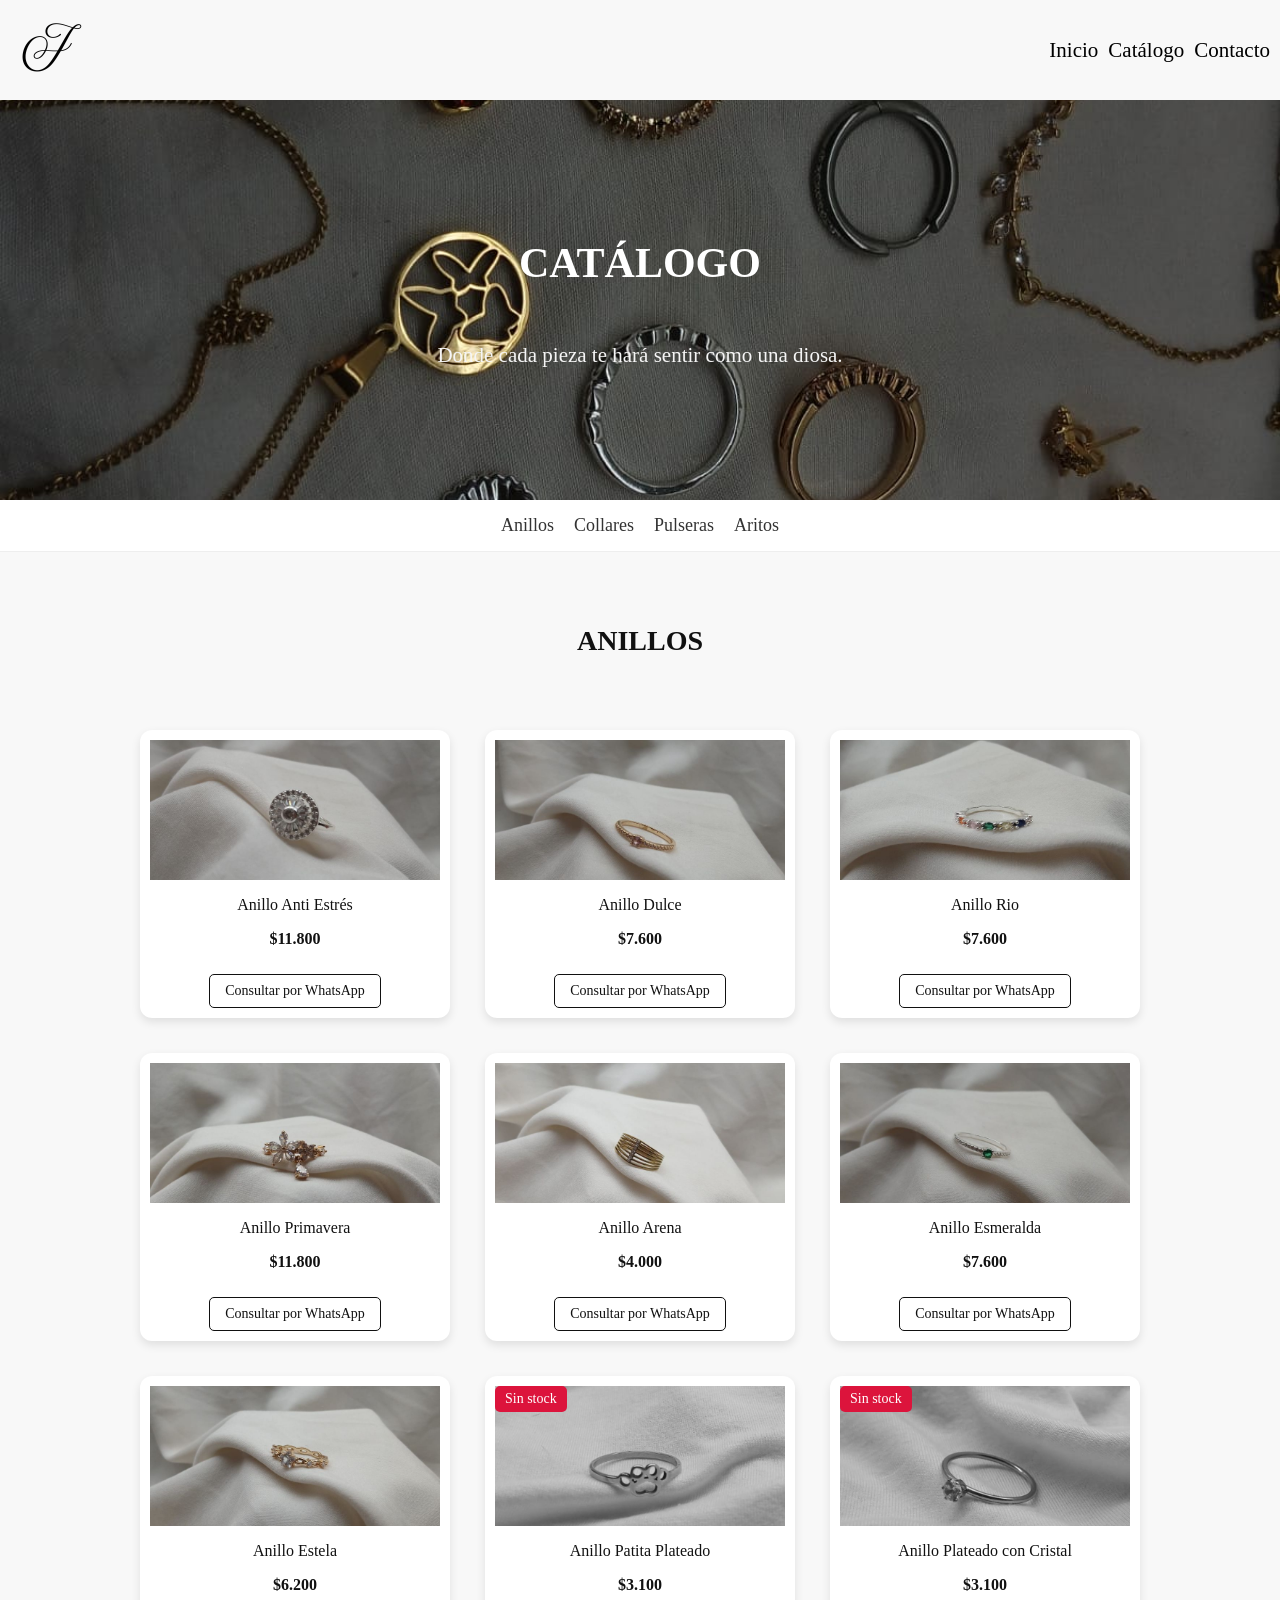
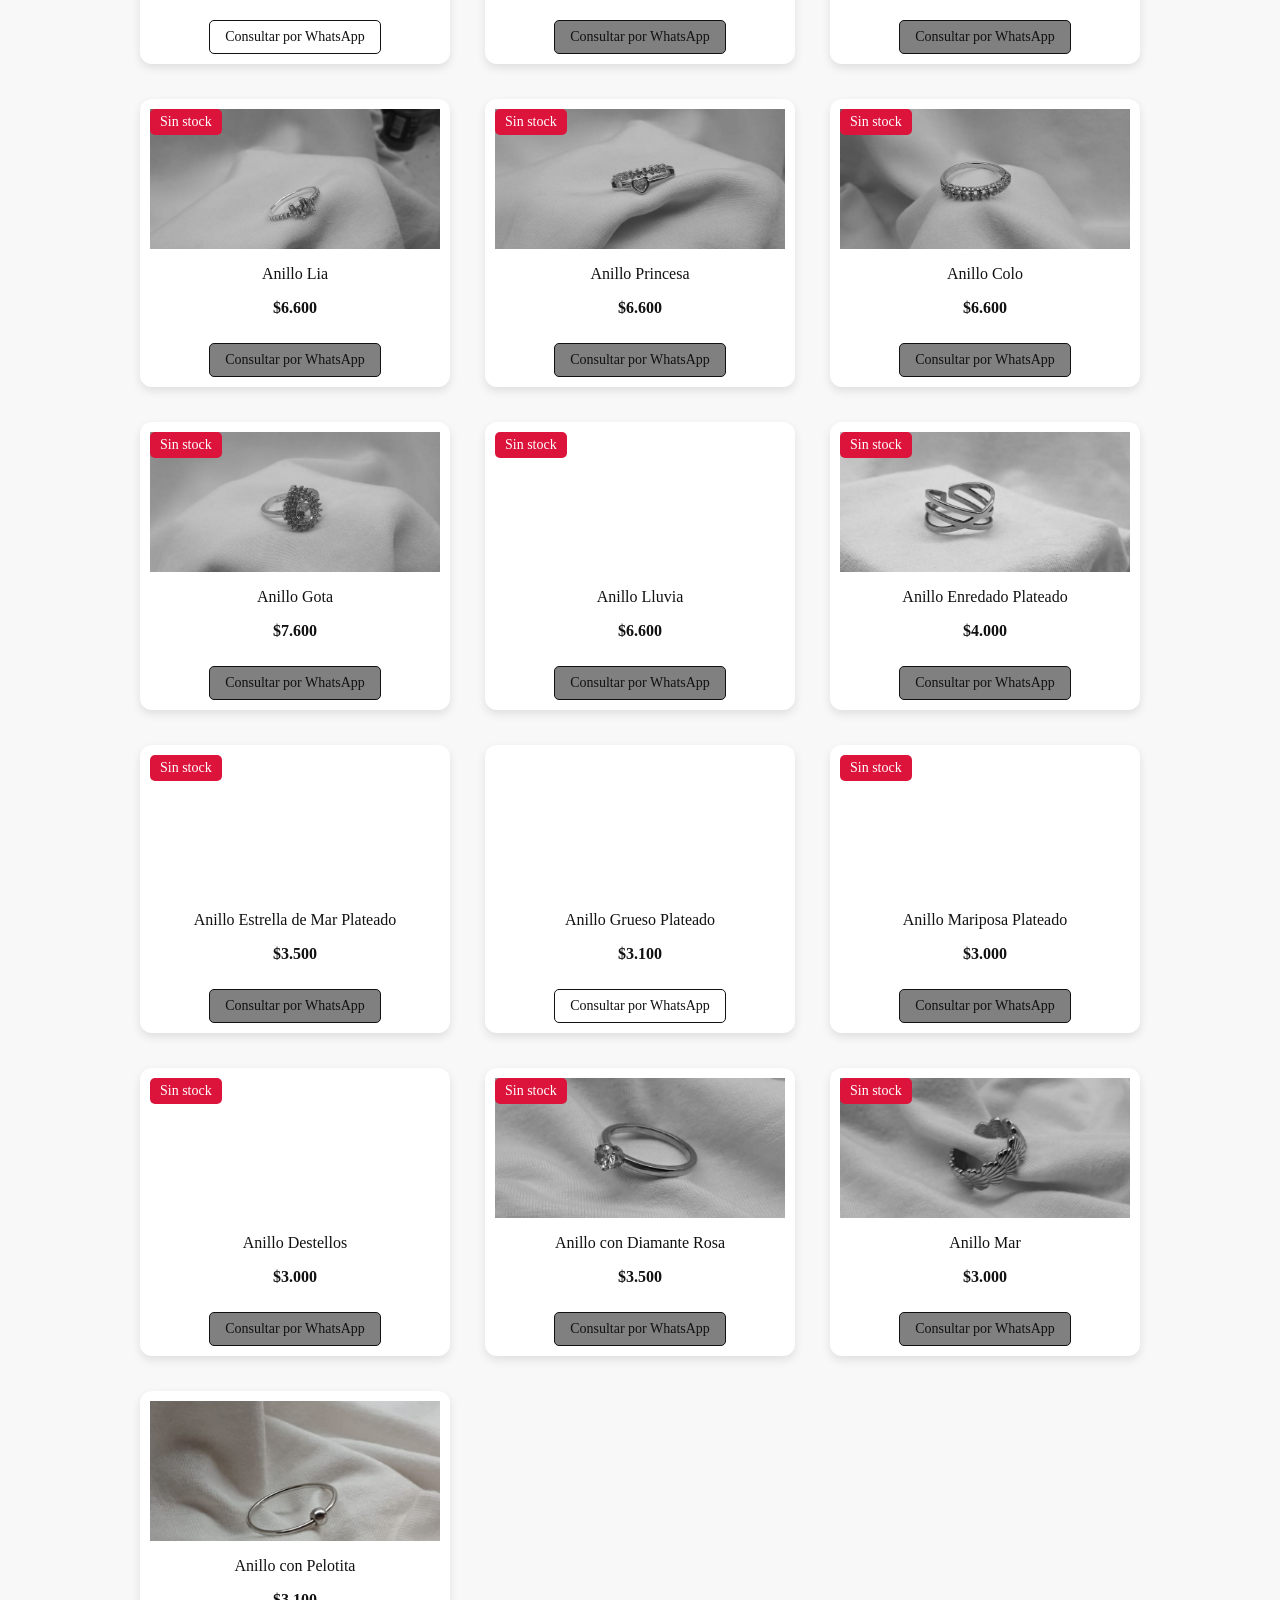
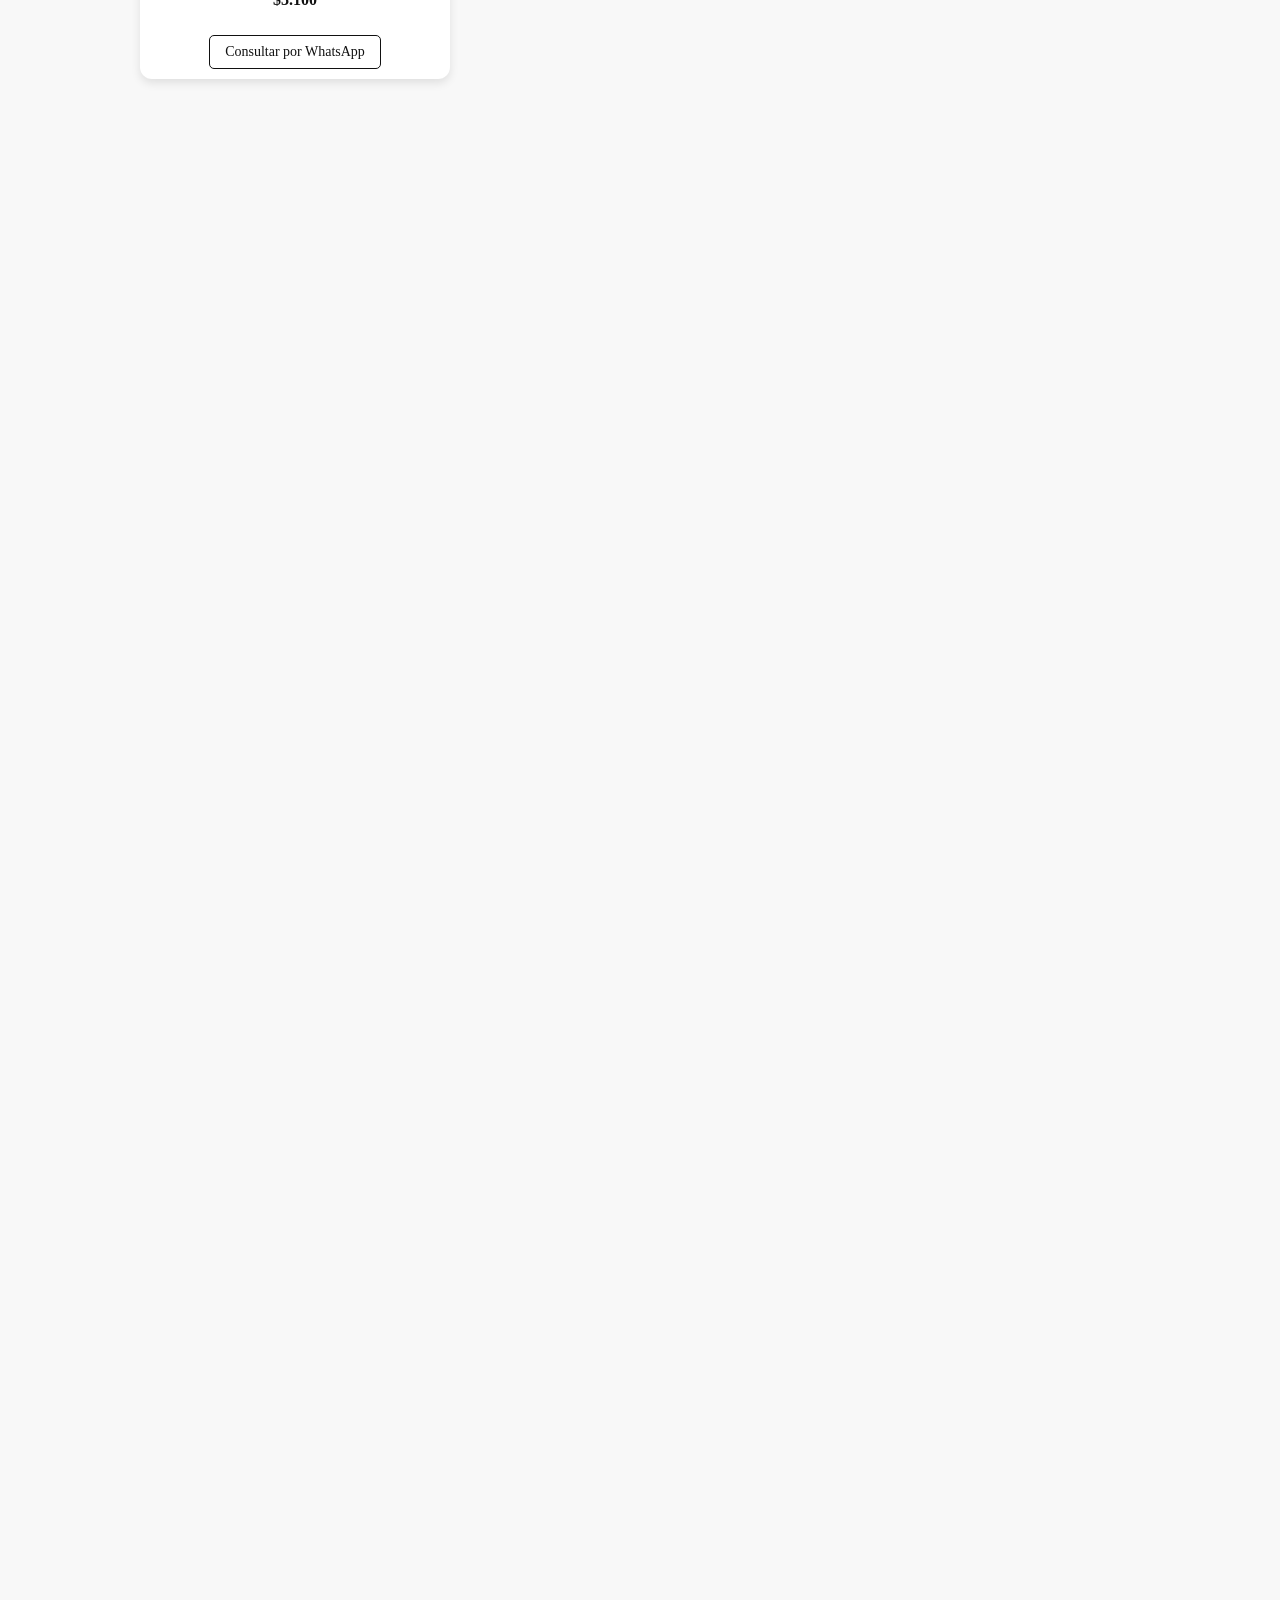
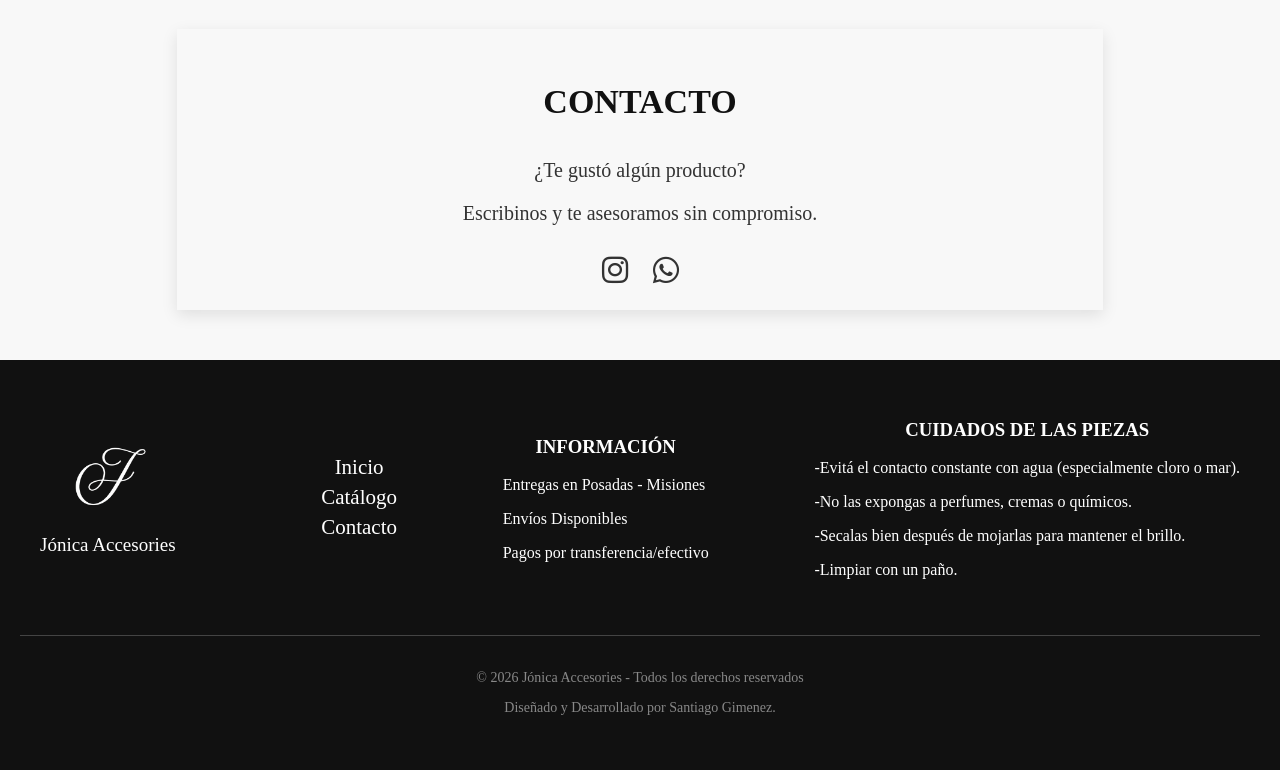
==== commit 554d09bf: "fase 3" ====
--- a/catalogo.html
+++ b/catalogo.html
@@ -12,14 +12,14 @@
     <meta property="og:locale" content="es_AR">
     <link rel="stylesheet" href="styles.css">
     <link rel="stylesheet" href="https://cdnjs.cloudflare.com/ajax/libs/font-awesome/6.5.0/css/all.min.css">
-    <link rel="shortcut icon" href="media/Letra caligráfica _J_ elegante.png" type="image/x-icon">
+    <link rel="shortcut icon" href="media/Letra caligráfica _J_ elegante 400.png" type="image/x-icon">
     <script src="script.js" defer></script>
     <title>Jónica Accesories</title>
 </head>
 
 <body>
     <header>
-        <img src="media/Letra caligráfica _J_ elegante.png" alt="Jónica">
+        <img src="media/Letra caligráfica _J_ elegante 400.png" alt="Jónica">
         <nav id="navbar">
             <button type="button" class="menu-toggle" aria-label="Abrir menú" aria-expanded="false" aria-controls="menu-principal">
                 <span></span>
@@ -94,7 +94,7 @@
                     </div>
 
                     <div class="productos-card autoShow">
-                        <img src="media/anillo primavera.jpg" alt="Anillo Primavera">
+                        <img loading="lazy" decoding="async" src="media/anillo primavera.jpg" alt="Anillo Primavera">
                         <div class="producto-info">
                             <p>Anillo Primavera</p>
                             <p>$11.800</p>
@@ -108,7 +108,7 @@
                     </div>
 
                     <div class="productos-card autoShow">
-                        <img src="media/anillo arena.jpg" alt="Anillo Arena">
+                        <img loading="lazy" decoding="async" src="media/anillo arena.jpg" alt="Anillo Arena">
                         <div class="producto-info">
                             <p>Anillo Arena</p>
                             <p>$4.000</p>
@@ -122,7 +122,7 @@
                     </div>
 
                     <div class="productos-card autoShow">
-                        <img src="media/anillo esmeralda.jpg" alt="Anillo Esmeralda">
+                        <img loading="lazy" decoding="async" src="media/anillo esmeralda.jpg" alt="Anillo Esmeralda">
                         <div class="producto-info">
                             <p>Anillo Esmeralda</p>
                             <p>$7.600</p>
@@ -136,7 +136,7 @@
                     </div>
 
                     <div class="productos-card autoShow">
-                        <img src="media/anillo estela.jpg" alt="Anillo Estela">
+                        <img loading="lazy" decoding="async" src="media/anillo estela.jpg" alt="Anillo Estela">
                         <div class="producto-info">
                             <p>Anillo Estela</p>
                             <p>$6.200</p>
@@ -150,12 +150,12 @@
                     </div>
 
                     <div class="productos-card autoShow sin-stock">
-                        <img src="media/anillo-patita-plateada.jpg" alt="Anillo Patita Plateado">
+                        <img loading="lazy" decoding="async" src="media/anillo-patita-plateada.jpg" alt="Anillo Patita Plateado">
                         <div class="producto-info">
                             <p>Anillo Patita Plateado</p>
                             <p>$3.100</p>
                         </div>
-                        <a
+                        <a tabindex="-1" aria-disabled="true"
                             href="https://wa.me/5493764586278?text=Hola%21%20Me%20encantó%20el%20Anillo%20Patita%20Plateado%20¿c%C3%B3mo%20puedo%20hacer?">
                             Consultar por WhatsApp
                         </a>
@@ -166,12 +166,12 @@
 
 
                     <div class="productos-card autoShow sin-stock">
-                        <img src="media/anillo-diamante-plateado.jpg" alt="Anillo Plateado con Cristal">
+                        <img loading="lazy" decoding="async" src="media/anillo-diamante-plateado.jpg" alt="Anillo Plateado con Cristal">
                         <div class="producto-info">
                             <p>Anillo Plateado con Cristal</p>
                             <p>$3.100</p>
                         </div>
-                        <a
+                        <a tabindex="-1" aria-disabled="true"
                             href="https://wa.me/5493764586278?text=Hola%21%20Me%20encantó%20el%20Anillo%20Plateado%20con%20Cristal%20¿c%C3%B3mo%20puedo%20hacer?">
                             Consultar por WhatsApp
                         </a>
@@ -180,12 +180,12 @@
                     </div>
 
                     <div class="productos-card autoShow sin-stock">
-                        <img src="media/Anillo Lia.jpg" alt="Anillo Lia">
+                        <img loading="lazy" decoding="async" src="media/Anillo Lia.jpg" alt="Anillo Lia">
                         <div class="producto-info">
                             <p>Anillo Lia</p>
                             <p>$6.600</p>
                         </div>
-                        <a
+                        <a tabindex="-1" aria-disabled="true"
                             href="https://wa.me/5493764586278?text=Hola%21%20Me%20encantó%20el%20anillo%20Lia%20¿c%C3%B3mo%20puedo%20hacer?">
                             Consultar por WhatsApp
                         </a>
@@ -194,55 +194,55 @@
                     </div>
 
                     <div class="productos-card autoShow sin-stock">
-                        <img src="media/Anillo Princesa.jpg" alt="Anillo Princesa">
+                        <img loading="lazy" decoding="async" src="media/Anillo Princesa.jpg" alt="Anillo Princesa">
                         <div class="producto-info">
                             <p>Anillo Princesa</p>
                             <p>$6.600</p>
                         </div>
-                        <a href="https://wa.me/5493764586278?text=Hola%21%20Me%20encantó%20el%20anillo%20Princesa%20¿c%C3%B3mo%20puedo%20hacer?"
-                            class="gold">
-                            Consultar por WhatsApp
-                        </a>
-                        <span class="badge">Sin stock</span>
-                        <span class="badge2">Oferta</span>
-                    </div>
-
-                    <div class="productos-card autoShow sin-stock">
-                        <img src="media/Anillo Colo.jpg" alt="Anillo Colo">
+                        <a tabindex="-1" aria-disabled="true" href="https://wa.me/5493764586278?text=Hola%21%20Me%20encantó%20el%20anillo%20Princesa%20¿c%C3%B3mo%20puedo%20hacer?"
+                            class="gold">
+                            Consultar por WhatsApp
+                        </a>
+                        <span class="badge">Sin stock</span>
+                        <span class="badge2">Oferta</span>
+                    </div>
+
+                    <div class="productos-card autoShow sin-stock">
+                        <img loading="lazy" decoding="async" src="media/Anillo Colo.jpg" alt="Anillo Colo">
                         <div class="producto-info">
                             <p>Anillo Colo</p>
                             <p>$6.600</p>
                         </div>
-                        <a href="https://wa.me/5493764586278?text=Hola%21%20Me%20encantó%20el%20anillo%20Colo%20¿c%C3%B3mo%20puedo%20hacer?"
-                            class="gold">
-                            Consultar por WhatsApp
-                        </a>
-                        <span class="badge">Sin stock</span>
-                        <span class="badge2">Oferta</span>
-                    </div>
-
-                    <div class="productos-card autoShow sin-stock">
-                        <img src="media/Anillo Gota.jpg" alt="Anillo Gota">
+                        <a tabindex="-1" aria-disabled="true" href="https://wa.me/5493764586278?text=Hola%21%20Me%20encantó%20el%20anillo%20Colo%20¿c%C3%B3mo%20puedo%20hacer?"
+                            class="gold">
+                            Consultar por WhatsApp
+                        </a>
+                        <span class="badge">Sin stock</span>
+                        <span class="badge2">Oferta</span>
+                    </div>
+
+                    <div class="productos-card autoShow sin-stock">
+                        <img loading="lazy" decoding="async" src="media/Anillo Gota.jpg" alt="Anillo Gota">
                         <div class="producto-info">
                             <p>Anillo Gota</p>
                             <p>$7.600</p>
                         </div>
-                        <a href="https://wa.me/5493764586278?text=Hola%21%20Me%20encantó%20el%20anillo%20Gota%20¿c%C3%B3mo%20puedo%20hacer?"
-                            class="gold">
-                            Consultar por WhatsApp
-                        </a>
-                        <span class="badge">Sin stock</span>
-                        <span class="badge2">Oferta</span>
-                    </div>
-
-
-                    <div class="productos-card autoShow sin-stock">
-                        <img src="media/Anillo Lluvia.jpg" alt="Anillo Lluvia">
+                        <a tabindex="-1" aria-disabled="true" href="https://wa.me/5493764586278?text=Hola%21%20Me%20encantó%20el%20anillo%20Gota%20¿c%C3%B3mo%20puedo%20hacer?"
+                            class="gold">
+                            Consultar por WhatsApp
+                        </a>
+                        <span class="badge">Sin stock</span>
+                        <span class="badge2">Oferta</span>
+                    </div>
+
+
+                    <div class="productos-card autoShow sin-stock">
+                        <img loading="lazy" decoding="async" src="media/Anillo Lluvia.jpg" alt="Anillo Lluvia">
                         <div class="producto-info">
                             <p>Anillo Lluvia</p>
                             <p>$6.600</p>
                         </div>
-                        <a
+                        <a tabindex="-1" aria-disabled="true"
                             href="https://wa.me/5493764586278?text=Hola%21%20Me%20encantó%20el%20anillo%20Lluvia%20¿c%C3%B3mo%20puedo%20hacer?">
                             Consultar por WhatsApp
                         </a>
@@ -253,12 +253,12 @@
 
 
                     <div class="productos-card autoShow sin-stock">
-                        <img src="media/anillo-enredado-plateado.jpg" alt="Anillo Enredado Plateado">
+                        <img loading="lazy" decoding="async" src="media/anillo-enredado-plateado.jpg" alt="Anillo Enredado Plateado">
                         <div class="producto-info">
                             <p>Anillo Enredado Plateado</p>
                             <p>$4.000</p>
                         </div>
-                        <a
+                        <a tabindex="-1" aria-disabled="true"
                             href="https://wa.me/5493764586278?text=Hola%21%20Me%20encantó%20el%20anillo%20Enredado%20Plateado%20¿c%C3%B3mo%20puedo%20hacer?">
                             Consultar por WhatsApp
                         </a>
@@ -267,12 +267,12 @@
                     </div>
 
                     <div class="productos-card autoShow sin-stock">
-                        <img src="media/anillo-estrella-mar.jpg" alt="Anillo Estrella de Mar Plateado">
+                        <img loading="lazy" decoding="async" src="media/anillo-estrella-mar.jpg" alt="Anillo Estrella de Mar Plateado">
                         <div class="producto-info">
                             <p>Anillo Estrella de Mar Plateado</p>
                             <p>$3.500</p>
                         </div>
-                        <a
+                        <a tabindex="-1" aria-disabled="true"
                             href="https://wa.me/5493764586278?text=Hola%21%20Me%20encantó%20el%20Anillo%20Estrella%20de%20Mar%20Plateado%20¿c%C3%B3mo%20puedo%20hacer?">
                             Consultar por WhatsApp
                         </a>
@@ -281,7 +281,7 @@
                     </div>
 
                     <div class="productos-card autoShow">
-                        <img src="media/anillo-grueso-plateado.jpg" alt="Anillo Grueso Plateado">
+                        <img loading="lazy" decoding="async" src="media/anillo-grueso-plateado.jpg" alt="Anillo Grueso Plateado">
                         <div class="producto-info">
                             <p>Anillo Grueso Plateado</p>
                             <p>$3.100</p>
@@ -295,12 +295,12 @@
                     </div>
 
                     <div class="productos-card autoShow sin-stock">
-                        <img src="media/anillo-mariposa-plateada.jpg" alt="Anillo Mariposa Plateado">
+                        <img loading="lazy" decoding="async" src="media/anillo-mariposa-plateada.jpg" alt="Anillo Mariposa Plateado">
                         <div class="producto-info">
                             <p>Anillo Mariposa Plateado</p>
                             <p>$3.000</p>
                         </div>
-                        <a
+                        <a tabindex="-1" aria-disabled="true"
                             href="https://wa.me/5493764586278?text=Hola%21%20Me%20encantó%20el%20Anillo%20Mariposa%20Plateado%20¿c%C3%B3mo%20puedo%20hacer?">
                             Consultar por WhatsApp
                         </a>
@@ -309,40 +309,40 @@
                     </div> 
 
                     <div class="productos-card autoShow sin-stock">
-                        <img src="media/anillo-destellos.jpg" alt="Anillo Destellos">
+                        <img loading="lazy" decoding="async" src="media/anillo-destellos.jpg" alt="Anillo Destellos">
                         <div class="producto-info">
                             <p>Anillo Destellos</p>
                             <p>$3.000</p>
                         </div>
-                        <a href="https://wa.me/5493764586278?text=Hola%21%20Me%20encantó%20el%20Anillo%20Destellos%20¿c%C3%B3mo%20puedo%20hacer?"
-                            class="gold">
-                            Consultar por WhatsApp
-                        </a>
-                        <span class="badge">Sin stock</span>
-                        <span class="badge2">Oferta</span>
-                    </div>
-
-                    <div class="productos-card autoShow sin-stock">
-                        <img src="media/anillo-diamante-rosa.jpg" alt="Anillo con Diamante Rosa">
+                        <a tabindex="-1" aria-disabled="true" href="https://wa.me/5493764586278?text=Hola%21%20Me%20encantó%20el%20Anillo%20Destellos%20¿c%C3%B3mo%20puedo%20hacer?"
+                            class="gold">
+                            Consultar por WhatsApp
+                        </a>
+                        <span class="badge">Sin stock</span>
+                        <span class="badge2">Oferta</span>
+                    </div>
+
+                    <div class="productos-card autoShow sin-stock">
+                        <img loading="lazy" decoding="async" src="media/anillo-diamante-rosa.jpg" alt="Anillo con Diamante Rosa">
                         <div class="producto-info">
                             <p>Anillo con Diamante Rosa</p>
                             <p>$3.500</p>
                         </div>
-                        <a href="https://wa.me/5493764586278?text=Hola%21%20Me%20encantó%20el%20Anillo%20con%20Diamante%20Rosa%20¿c%C3%B3mo%20puedo%20hacer?"
-                            class="gold">
-                            Consultar por WhatsApp
-                        </a>
-                        <span class="badge">Sin stock</span>
-                        <span class="badge2">Oferta</span>
-                    </div>
-
-                    <div class="productos-card autoShow sin-stock">
-                        <img src="media/anillo-mar.jpg" alt="Anillo Mar">
+                        <a tabindex="-1" aria-disabled="true" href="https://wa.me/5493764586278?text=Hola%21%20Me%20encantó%20el%20Anillo%20con%20Diamante%20Rosa%20¿c%C3%B3mo%20puedo%20hacer?"
+                            class="gold">
+                            Consultar por WhatsApp
+                        </a>
+                        <span class="badge">Sin stock</span>
+                        <span class="badge2">Oferta</span>
+                    </div>
+
+                    <div class="productos-card autoShow sin-stock">
+                        <img loading="lazy" decoding="async" src="media/anillo-mar.jpg" alt="Anillo Mar">
                         <div class="producto-info">
                             <p>Anillo Mar</p>
                             <p>$3.000</p>
                         </div>
-                        <a
+                        <a tabindex="-1" aria-disabled="true"
                             href="https://wa.me/5493764586278?text=Hola%21%20Me%20encantó%20el%20Anillo%20Mar%20¿c%C3%B3mo%20puedo%20hacer?">
                             Consultar por WhatsApp
                         </a>
@@ -351,7 +351,7 @@
                     </div>
 
                     <div class="productos-card autoShow">
-                        <img src="media/anillo-pelotita-plateada.jpg" alt="Anillo con Pelotita Plateada">
+                        <img loading="lazy" decoding="async" src="media/anillo-pelotita-plateada.jpg" alt="Anillo con Pelotita Plateada">
                         <div class="producto-info">
                             <p>Anillo con Pelotita</p>
                             <p>$3.100</p>
@@ -373,7 +373,7 @@
                 <div class="productos-grid">
 
                     <div class="productos-card autoShow">
-                        <img src="media/cadenita estrella.jpg" alt="Cadenita Estrella">
+                        <img loading="lazy" decoding="async" src="media/cadenita estrella.jpg" alt="Cadenita Estrella">
                         <div class="producto-info">
                             <p>Cadenita Estrella</p>
                             <p>$6.200</p>
@@ -387,7 +387,7 @@
                     </div>
 
                     <div class="productos-card autoShow">
-                        <img src="media/cadenita lina.jpg" alt="Cadenita Lina">
+                        <img loading="lazy" decoding="async" src="media/cadenita lina.jpg" alt="Cadenita Lina">
                         <div class="producto-info">
                             <p>Cadenita Lina</p>
                             <p>$6.200</p>
@@ -401,7 +401,7 @@
                     </div>
 
                     <div class="productos-card autoShow">
-                        <img src="media/cadenita luz.png" alt="Cadenita Luz">
+                        <img loading="lazy" decoding="async" src="media/cadenita luz.png" alt="Cadenita Luz">
                         <div class="producto-info">
                             <p>Cadenita Luz</p>
                             <p>$6.200</p>
@@ -415,21 +415,21 @@
                     </div>
 
                     <div class="productos-card autoShow sin-stock">
-                        <img src="media/cadenita gota.jpg" alt="Cadenita Gota">
+                        <img loading="lazy" decoding="async" src="media/cadenita gota.jpg" alt="Cadenita Gota">
                         <div class="producto-info">
                             <p>Cadenita Gota</p>
                             <p>$9.100</p>
                         </div>
-                        <a href="https://wa.me/5493764586278?text=Hola%21%20Me%20encantó%20la%20Cadenita%20Gota%20¿c%C3%B3mo%20puedo%20hacer?"
-                            class="gold">
-                            Consultar por WhatsApp
-                        </a>
-                        <span class="badge">Sin stock</span>
-                        <span class="badge2">Oferta</span>
-                    </div>
-
-                    <div class="productos-card autoShow">
-                        <img src="media/cadenita mama.jpg" alt="Cadenita Mamá">
+                        <a tabindex="-1" aria-disabled="true" href="https://wa.me/5493764586278?text=Hola%21%20Me%20encantó%20la%20Cadenita%20Gota%20¿c%C3%B3mo%20puedo%20hacer?"
+                            class="gold">
+                            Consultar por WhatsApp
+                        </a>
+                        <span class="badge">Sin stock</span>
+                        <span class="badge2">Oferta</span>
+                    </div>
+
+                    <div class="productos-card autoShow">
+                        <img loading="lazy" decoding="async" src="media/cadenita mama.jpg" alt="Cadenita Mamá">
                         <div class="producto-info">
                             <p>Cadenita Mamá</p>
                             <p>$7.100</p>
@@ -443,12 +443,12 @@
                     </div>
 
                     <div class="productos-card autoShow sin-stock">
-                        <img src="media/cadenita perla.jpg" alt="Cadenita Perla">
+                        <img loading="lazy" decoding="async" src="media/cadenita perla.jpg" alt="Cadenita Perla">
                         <div class="producto-info">
                             <p>Cadenita Perla</p>
                             <p>$7.000</p>
                         </div>
-                        <a
+                        <a tabindex="-1" aria-disabled="true"
                             href="https://wa.me/5493764586278?text=Hola%21%20Me%20encantó%20la%20Cadenita%20Perla%20¿c%C3%B3mo%20puedo%20hacer?">
                             Consultar por WhatsApp
                         </a>
@@ -457,12 +457,12 @@
                     </div>
 
                     <div class="productos-card autoShow sin-stock">
-                        <img src="media/cadenita isabella.jpg" alt="Cadenita Isabella">
+                        <img loading="lazy" decoding="async" src="media/cadenita isabella.jpg" alt="Cadenita Isabella">
                         <div class="producto-info">
                             <p>Cadenita Isabella</p>
                             <p>$9.600</p>
                         </div>
-                        <a href="https://wa.me/5493764586278?text=Hola%21%20Me%20encantó%20la%20Cadenita%20Isabella%20¿c%C3%B3mo%20puedo%20hacer?"
+                        <a tabindex="-1" aria-disabled="true" href="https://wa.me/5493764586278?text=Hola%21%20Me%20encantó%20la%20Cadenita%20Isabella%20¿c%C3%B3mo%20puedo%20hacer?"
                             class="gold">
                             Consultar por WhatsApp
                         </a>
@@ -473,26 +473,26 @@
                     
 
                     <div class="productos-card autoShow sin-stock">
-                        <img src="media/cadenita manzana roja.jpg" alt="Cadenita Manzana Roja">
+                        <img loading="lazy" decoding="async" src="media/cadenita manzana roja.jpg" alt="Cadenita Manzana Roja">
                         <div class="producto-info">
                             <p>Cadenita Manzana Roja</p>
                             <p>$7.200</p>
                         </div>
-                        <a href="https://wa.me/5493764586278?text=Hola%21%20Me%20encantó%20la%20Cadenita%20Manzana%20Roja%20¿c%C3%B3mo%20puedo%20hacer?"
-                            class="gold">
-                            Consultar por WhatsApp
-                        </a>
-                        <span class="badge">Sin stock</span>
-                        <span class="badge2">Oferta</span>
-                    </div>
-
-                    <div class="productos-card autoShow sin-stock">
-                        <img src="media/cadenita flora.jpg" alt="Cadenita Flora">
+                        <a tabindex="-1" aria-disabled="true" href="https://wa.me/5493764586278?text=Hola%21%20Me%20encantó%20la%20Cadenita%20Manzana%20Roja%20¿c%C3%B3mo%20puedo%20hacer?"
+                            class="gold">
+                            Consultar por WhatsApp
+                        </a>
+                        <span class="badge">Sin stock</span>
+                        <span class="badge2">Oferta</span>
+                    </div>
+
+                    <div class="productos-card autoShow sin-stock">
+                        <img loading="lazy" decoding="async" src="media/cadenita flora.jpg" alt="Cadenita Flora">
                         <div class="producto-info">
                             <p>Cadenita Flora</p>
                             <p>$7.100</p>
                         </div>
-                        <a
+                        <a tabindex="-1" aria-disabled="true"
                             href="https://wa.me/5493764586278?text=Hola%21%20Me%20encantó%20la%20Cadenita%20Flora%20¿c%C3%B3mo%20puedo%20hacer?">
                             Consultar por WhatsApp
                         </a>
@@ -503,99 +503,99 @@
 
 
                     <div class="productos-card autoShow sin-stock">
-                        <img src="media/cadenita lua.jpg" alt="Cadenita Lua">
+                        <img loading="lazy" decoding="async" src="media/cadenita lua.jpg" alt="Cadenita Lua">
                         <div class="producto-info">
                             <p>Cadenita Lua</p>
                             <p>$8.600</p>
                         </div>
-                        <a href="https://wa.me/5493764586278?text=Hola%21%20Me%20encantó%20la%20Cadenita%20Lua%20¿c%C3%B3mo%20puedo%20hacer?"
-                            class="gold">
-                            Consultar por WhatsApp
-                        </a>
-                        <span class="badge">Sin stock</span>
-                        <span class="badge2">Oferta</span>
-                    </div>
-
-                    <div class="productos-card autoShow sin-stock">
-                        <img src="media/cadenita mari.jpg" alt="Cadenita Mari">
+                        <a tabindex="-1" aria-disabled="true" href="https://wa.me/5493764586278?text=Hola%21%20Me%20encantó%20la%20Cadenita%20Lua%20¿c%C3%B3mo%20puedo%20hacer?"
+                            class="gold">
+                            Consultar por WhatsApp
+                        </a>
+                        <span class="badge">Sin stock</span>
+                        <span class="badge2">Oferta</span>
+                    </div>
+
+                    <div class="productos-card autoShow sin-stock">
+                        <img loading="lazy" decoding="async" src="media/cadenita mari.jpg" alt="Cadenita Mari">
                         <div class="producto-info">
                             <p>Cadenita Mari</p>
                             <p>$7.100</p>
                         </div>
-                        <a href="https://wa.me/5493764586278?text=Hola%21%20Me%20encantó%20la%20Cadenita%20Mari%20¿c%C3%B3mo%20puedo%20hacer?"
-                            class="gold">
-                            Consultar por WhatsApp
-                        </a>
-                        <span class="badge">Sin stock</span>
-                        <span class="badge2">Oferta</span>
-                    </div>
-
-
-
-
-                    <div class="productos-card autoShow sin-stock">
-                        <img src="media/cadenita-corazones-diamante.jpg" alt="Cadenita de Corazones de Diamante">
+                        <a tabindex="-1" aria-disabled="true" href="https://wa.me/5493764586278?text=Hola%21%20Me%20encantó%20la%20Cadenita%20Mari%20¿c%C3%B3mo%20puedo%20hacer?"
+                            class="gold">
+                            Consultar por WhatsApp
+                        </a>
+                        <span class="badge">Sin stock</span>
+                        <span class="badge2">Oferta</span>
+                    </div>
+
+
+
+
+                    <div class="productos-card autoShow sin-stock">
+                        <img loading="lazy" decoding="async" src="media/cadenita-corazones-diamante.jpg" alt="Cadenita de Corazones de Diamante">
                         <div class="producto-info">
                             <p>Cadenita de Corazones de Diamante</p>
                             <p>$8.500</p>
                         </div>
-                        <a href="https://wa.me/5493764586278?text=Hola%21%20Me%20encantó%20la%20Cadenita%20de%20Corazones%20de%20Diamante%20¿c%C3%B3mo%20puedo%20hacer?"
-                            class="gold">
-                            Consultar por WhatsApp
-                        </a>
-                        <span class="badge">Sin stock</span>
-                        <span class="badge2">Oferta</span>
-                    </div>
-
-                    <div class="productos-card autoShow sin-stock">
-                        <img src="media/cadenita-hojas-diamantes-dorada.jpg" alt="Cadenita de Hojas de Diamante">
+                        <a tabindex="-1" aria-disabled="true" href="https://wa.me/5493764586278?text=Hola%21%20Me%20encantó%20la%20Cadenita%20de%20Corazones%20de%20Diamante%20¿c%C3%B3mo%20puedo%20hacer?"
+                            class="gold">
+                            Consultar por WhatsApp
+                        </a>
+                        <span class="badge">Sin stock</span>
+                        <span class="badge2">Oferta</span>
+                    </div>
+
+                    <div class="productos-card autoShow sin-stock">
+                        <img loading="lazy" decoding="async" src="media/cadenita-hojas-diamantes-dorada.jpg" alt="Cadenita de Hojas de Diamante">
                         <div class="producto-info">
                             <p>Cadenita de Hojas de Diamante</p>
                             <p>$8.500</p>
                         </div>
-                        <a href="https://wa.me/5493764586278?text=Hola%21%20Me%20encantó%20la%20Cadenita%20de%20Hojas%20de%20Diamante%20¿c%C3%B3mo%20puedo%20hacer?"
-                            class="gold">
-                            Consultar por WhatsApp
-                        </a>
-                        <span class="badge">Sin stock</span>
-                        <span class="badge2">Oferta</span>
-                    </div>
-
-                    <div class="productos-card autoShow sin-stock">
-                        <img src="media/cadenita-moño-dorada.jpg" alt="Cadenita de Moño">
+                        <a tabindex="-1" aria-disabled="true" href="https://wa.me/5493764586278?text=Hola%21%20Me%20encantó%20la%20Cadenita%20de%20Hojas%20de%20Diamante%20¿c%C3%B3mo%20puedo%20hacer?"
+                            class="gold">
+                            Consultar por WhatsApp
+                        </a>
+                        <span class="badge">Sin stock</span>
+                        <span class="badge2">Oferta</span>
+                    </div>
+
+                    <div class="productos-card autoShow sin-stock">
+                        <img loading="lazy" decoding="async" src="media/cadenita-moño-dorada.jpg" alt="Cadenita de Moño">
                         <div class="producto-info">
                             <p>Cadenita de Moño</p>
                             <p>$7.500</p>
                         </div>
-                        <a href="https://wa.me/5493764586278?text=Hola%21%20Me%20encantó%20la%20Cadenita%20de%20Moño%20¿c%C3%B3mo%20puedo%20hacer?"
-                            class="gold">
-                            Consultar por WhatsApp
-                        </a>
-                        <span class="badge">Sin stock</span>
-                        <span class="badge2">Oferta</span>
-                    </div>
-
-                    <div class="productos-card autoShow sin-stock">
-                        <img src="media/cadenita-serpiente-dorada.jpg" alt="Cadenita Serpiente Dorada">
+                        <a tabindex="-1" aria-disabled="true" href="https://wa.me/5493764586278?text=Hola%21%20Me%20encantó%20la%20Cadenita%20de%20Moño%20¿c%C3%B3mo%20puedo%20hacer?"
+                            class="gold">
+                            Consultar por WhatsApp
+                        </a>
+                        <span class="badge">Sin stock</span>
+                        <span class="badge2">Oferta</span>
+                    </div>
+
+                    <div class="productos-card autoShow sin-stock">
+                        <img loading="lazy" decoding="async" src="media/cadenita-serpiente-dorada.jpg" alt="Cadenita Serpiente Dorada">
                         <div class="producto-info">
                             <p>Cadenita Serpiente</p>
                             <p>$5.000</p>
                         </div>
-                        <a href="https://wa.me/5493764586278?text=Hola%21%20Me%20encantó%20la%20Cadenita%20Serpiente%20Dorada%20¿c%C3%B3mo%20puedo%20hacer?"
-                            class="gold">
-                            Consultar por WhatsApp
-                        </a>
-                        <span class="badge">Sin stock</span>
-                        <span class="badge2">Oferta</span>
-                    </div>
-
-                    <div class="productos-card autoShow sin-stock">
-                        <img src="media/cadenita-serpiente-plateada.jpg" alt="Cadenita Serpiente Plateada">
+                        <a tabindex="-1" aria-disabled="true" href="https://wa.me/5493764586278?text=Hola%21%20Me%20encantó%20la%20Cadenita%20Serpiente%20Dorada%20¿c%C3%B3mo%20puedo%20hacer?"
+                            class="gold">
+                            Consultar por WhatsApp
+                        </a>
+                        <span class="badge">Sin stock</span>
+                        <span class="badge2">Oferta</span>
+                    </div>
+
+                    <div class="productos-card autoShow sin-stock">
+                        <img loading="lazy" decoding="async" src="media/cadenita-serpiente-plateada.jpg" alt="Cadenita Serpiente Plateada">
                         <div class="producto-info">
                             <p>Cadenita Serpiente</p>
                             <p>$5.000</p>
                         </div>
-                        <a
+                        <a tabindex="-1" aria-disabled="true"
                             href="https://wa.me/5493764586278?text=Hola%21%20Me%20encantó%20la%20Cadenita%20Serpiente%20Plateada%20¿c%C3%B3mo%20puedo%20hacer?">
                             Consultar por WhatsApp
                         </a>
@@ -604,12 +604,12 @@
                     </div>
 
                     <div class="productos-card autoShow sin-stock">
-                        <img src="media/cadenita-doble-plateada.jpg" alt="Cadenita Doble">
+                        <img loading="lazy" decoding="async" src="media/cadenita-doble-plateada.jpg" alt="Cadenita Doble">
                         <div class="producto-info">
                             <p>Cadenita Doble</p>
                             <p>$6.000</p>
                         </div>
-                        <a
+                        <a tabindex="-1" aria-disabled="true"
                             href="https://wa.me/5493764586278?text=Hola%21%20Me%20encantó%20la%20Cadenita%20Doble%20Plateada%20¿c%C3%B3mo%20puedo%20hacer?">
                             Consultar por WhatsApp
                         </a>
@@ -630,7 +630,7 @@
                 <div class="productos-grid">
 
                     <div class="productos-card autoShow ">
-                        <img src="media/pulsera talia.jpg" alt="Pulsera Talia">
+                        <img loading="lazy" decoding="async" src="media/pulsera talia.jpg" alt="Pulsera Talia">
                         <div class="producto-info">
                             <p>Pulsera Talia</p>
                             <p>$5.500</p>
@@ -644,7 +644,7 @@
                     </div>
 
                     <div class="productos-card autoShow ">
-                        <img src="media/pulsera mile.jpg" alt="Pulsera Mile">
+                        <img loading="lazy" decoding="async" src="media/pulsera mile.jpg" alt="Pulsera Mile">
                         <div class="producto-info">
                             <p>Pulsera Mile</p>
                             <p>$5.500</p>
@@ -658,7 +658,7 @@
                     </div>
 
                     <div class="productos-card autoShow ">
-                        <img src="media/pulsera moca.jpg" alt="Pulsera Moca">
+                        <img loading="lazy" decoding="async" src="media/pulsera moca.jpg" alt="Pulsera Moca">
                         <div class="producto-info">
                             <p>Pulsera Moca</p>
                             <p>$6.200</p>
@@ -672,21 +672,21 @@
                     </div>
 
                     <div class="productos-card autoShow sin-stock">
-                        <img src="media/Esclava Corona de Laurel.jpg" alt="Esclava Corona de Laurel">
+                        <img loading="lazy" decoding="async" src="media/Esclava Corona de Laurel.jpg" alt="Esclava Corona de Laurel">
                         <div class="producto-info">
                             <p>Esclava Corona de Laurel</p>
                             <p>$5.500</p>
                         </div>
-                        <a href="https://wa.me/5493764586278?text=Hola%21%20Me%20encantó%20la%20Esclava%20Corona%20de%20Laurel%20¿c%C3%B3mo%20puedo%20hacer?"
-                            class="gold">
-                            Consultar por WhatsApp
-                        </a>
-                        <span class="badge">Sin stock</span>
-                        <span class="badge2">Oferta</span>
-                    </div>
-
-                    <div class="productos-card autoShow">
-                        <img src="media/pulsera marina.png" alt="Pulsera Marina">
+                        <a tabindex="-1" aria-disabled="true" href="https://wa.me/5493764586278?text=Hola%21%20Me%20encantó%20la%20Esclava%20Corona%20de%20Laurel%20¿c%C3%B3mo%20puedo%20hacer?"
+                            class="gold">
+                            Consultar por WhatsApp
+                        </a>
+                        <span class="badge">Sin stock</span>
+                        <span class="badge2">Oferta</span>
+                    </div>
+
+                    <div class="productos-card autoShow">
+                        <img loading="lazy" decoding="async" src="media/pulsera marina.png" alt="Pulsera Marina">
                         <div class="producto-info">
                             <p>Pulsera Marina</p>
                             <p>$12.000</p>
@@ -700,7 +700,7 @@
                     </div>
 
                     <div class="productos-card autoShow">
-                        <img src="media/pulsera-victoria-dorada.jpg" alt="Pulsera Victoria">
+                        <img loading="lazy" decoding="async" src="media/pulsera-victoria-dorada.jpg" alt="Pulsera Victoria">
                         <div class="producto-info">
                             <p>Pulsera Victoria</p>
                             <p>$3.800</p>
@@ -714,7 +714,7 @@
                     </div>
 
                     <div class="productos-card autoShow">
-                        <img src="media/pulsera-alma-dorada.jpg" alt="Pulsera Alma">
+                        <img loading="lazy" decoding="async" src="media/pulsera-alma-dorada.jpg" alt="Pulsera Alma">
                         <div class="producto-info">
                             <p>Pulsera Alma</p>
                             <p>$3.800</p>
@@ -728,7 +728,7 @@
                     </div>
 
                     <div class="productos-card autoShow">
-                        <img src="media/pulsera-clara-dorada.jpg" alt="Pulsera Clara">
+                        <img loading="lazy" decoding="async" src="media/pulsera-clara-dorada.jpg" alt="Pulsera Clara">
                         <div class="producto-info">
                             <p>Pulsera Clara</p>
                             <p>$4.000</p>
@@ -742,7 +742,7 @@
                     </div>
 
                     <div class="productos-card autoShow">
-                        <img src="media/pulsera-luz-dorada.jpg" alt="Pulsera Luz">
+                        <img loading="lazy" decoding="async" src="media/pulsera-luz-dorada.jpg" alt="Pulsera Luz">
                         <div class="producto-info">
                             <p>Pulsera Luz</p>
                             <p>$3.800</p>
@@ -756,7 +756,7 @@
                     </div>
 
                     <div class="productos-card autoShow">
-                        <img src="media/pulsera-Lía-dorada.jpg" alt="Pulsera Lía">
+                        <img loading="lazy" decoding="async" src="media/pulsera-Lía-dorada.jpg" alt="Pulsera Lía">
                         <div class="producto-info">
                             <p>Pulsera Lía</p>
                             <p>$3.500</p>
@@ -772,12 +772,12 @@
                     
 
                     <div class="productos-card autoShow sin-stock">
-                        <img src="media/esclava-lisa-dorada.jpg" alt="Esclava Lisa Dorada">
+                        <img loading="lazy" decoding="async" src="media/esclava-lisa-dorada.jpg" alt="Esclava Lisa Dorada">
                         <div class="producto-info">
                             <p>Esclava Lisa</p>
                             <p>$5.600</p>
                         </div>
-                        <a href="https://wa.me/5493764586278?text=Hola%21%20Me%20encantó%20la%20Esclava%20lisa%20Dorada%20¿c%C3%B3mo%20puedo%20hacer?"
+                        <a tabindex="-1" aria-disabled="true" href="https://wa.me/5493764586278?text=Hola%21%20Me%20encantó%20la%20Esclava%20lisa%20Dorada%20¿c%C3%B3mo%20puedo%20hacer?"
                             class="gold">
                             Consultar por WhatsApp
                         </a>
@@ -786,7 +786,7 @@
                     </div>
 
                     <div class="productos-card autoShow ">
-                        <img src="media/esclava-cola-sirena.jpg" alt="Esclava Cola de Sirena">
+                        <img loading="lazy" decoding="async" src="media/esclava-cola-sirena.jpg" alt="Esclava Cola de Sirena">
                         <div class="producto-info">
                             <p>Esclava Cola de Sirena</p>
                             <p>$5.200</p>
@@ -800,45 +800,45 @@
                     </div>
 
                     <div class="productos-card autoShow sin-stock">
-                        <img src="media/esclava-regulable-dorada.jpeg" alt="Esclava Regulable Dorada">
+                        <img loading="lazy" decoding="async" src="media/esclava-regulable-dorada.jpeg" alt="Esclava Regulable Dorada">
                         <div class="producto-info">
                             <p>Esclava Regulable</p>
                             <p>$5.000</p>
                         </div>
-                        <a href="https://wa.me/5493764586278?text=Hola%21%20Me%20encantó%20la%20Esclava%20Regulable%20Dorada%20¿c%C3%B3mo%20puedo%20hacer?"
-                            class="gold">
-                            Consultar por WhatsApp
-                        </a>
-                        <span class="badge">Sin stock</span>
-                        <span class="badge2">Oferta</span>
-                    </div>
-
-
-                    <div class="productos-card autoShow sin-stock">
-                        <img src="media/pulsera-sol.jpg" alt="Pulsera Sol">
+                        <a tabindex="-1" aria-disabled="true" href="https://wa.me/5493764586278?text=Hola%21%20Me%20encantó%20la%20Esclava%20Regulable%20Dorada%20¿c%C3%B3mo%20puedo%20hacer?"
+                            class="gold">
+                            Consultar por WhatsApp
+                        </a>
+                        <span class="badge">Sin stock</span>
+                        <span class="badge2">Oferta</span>
+                    </div>
+
+
+                    <div class="productos-card autoShow sin-stock">
+                        <img loading="lazy" decoding="async" src="media/pulsera-sol.jpg" alt="Pulsera Sol">
                         <div class="producto-info">
                             <p>Pulsera Sol</p>
                             <p>$3.800</p>
                         </div>
-                        <a href="https://wa.me/5493764586278?text=Hola%21%20Me%20encantó%20la%20Pulsera%20Sol%20¿c%C3%B3mo%20puedo%20hacer?"
-                            class="gold">
-                            Consultar por WhatsApp
-                        </a>
-                        <span class="badge">Sin stock</span>
-                        <span class="badge2">Oferta</span>
-                    </div>
-
-
-
-
-
-                    <div class="productos-card autoShow sin-stock">
-                        <img src="media/pulsera-eclipse.jpg" alt="Pulsera Eclipse">
+                        <a tabindex="-1" aria-disabled="true" href="https://wa.me/5493764586278?text=Hola%21%20Me%20encantó%20la%20Pulsera%20Sol%20¿c%C3%B3mo%20puedo%20hacer?"
+                            class="gold">
+                            Consultar por WhatsApp
+                        </a>
+                        <span class="badge">Sin stock</span>
+                        <span class="badge2">Oferta</span>
+                    </div>
+
+
+
+
+
+                    <div class="productos-card autoShow sin-stock">
+                        <img loading="lazy" decoding="async" src="media/pulsera-eclipse.jpg" alt="Pulsera Eclipse">
                         <div class="producto-info">
                             <p>Pulsera Eclipse</p>
                             <p>$3.700</p>
                         </div>
-                        <a
+                        <a tabindex="-1" aria-disabled="true"
                             href="https://wa.me/5493764586278?text=Hola%21%20Me%20encantó%20la%20Pulsera%20Eclipse%20¿c%C3%B3mo%20puedo%20hacer?">
                             Consultar por WhatsApp
                         </a>
@@ -849,12 +849,12 @@
 
 
                     <div class="productos-card autoShow sin-stock">
-                        <img src="media/pulsera-serpiente.jpg" alt="Pulsera Serpiente">
+                        <img loading="lazy" decoding="async" src="media/pulsera-serpiente.jpg" alt="Pulsera Serpiente">
                         <div class="producto-info">
                             <p>Pulsera Serpiente</p>
                             <p>$3.500</p>
                         </div>
-                        <a
+                        <a tabindex="-1" aria-disabled="true"
                             href="https://wa.me/5493764586278?text=Hola%21%20Me%20encantó%20la%20Pulsera%20Serpiente%20¿c%C3%B3mo%20puedo%20hacer?">
                             Consultar por WhatsApp
                         </a>
@@ -865,12 +865,12 @@
 
 
                     <div class="productos-card autoShow sin-stock">
-                        <img src="media/pulsera-luna.jpeg" alt="Pulsera Luna">
+                        <img loading="lazy" decoding="async" src="media/pulsera-luna.jpeg" alt="Pulsera Luna">
                         <div class="producto-info">
                             <p>Pulsera Luna</p>
                             <p>$4.000</p>
                         </div>
-                        <a href="https://wa.me/5493764586278?text=Hola%21%20Me%20encantó%20la%20Pulsera%20Luna%20¿c%C3%B3mo%20puedo%20hacer?"
+                        <a tabindex="-1" aria-disabled="true" href="https://wa.me/5493764586278?text=Hola%21%20Me%20encantó%20la%20Pulsera%20Luna%20¿c%C3%B3mo%20puedo%20hacer?"
                             class="gold">
                             Consultar por WhatsApp
                         </a>
@@ -893,7 +893,7 @@
                 <div class="productos-grid">
 
                     <div class="productos-card autoShow">
-                        <img src="media/aritos yeri.jpg" alt="Aros Yeri">
+                        <img loading="lazy" decoding="async" src="media/aritos yeri.jpg" alt="Aros Yeri">
                         <div class="producto-info">
                             <p>Aros Yeri</p>
                             <p>$7.600</p>
@@ -908,7 +908,7 @@
                     </div>
 
                     <div class="productos-card autoShow">
-                        <img src="media/aros ornella.jpg" alt="Aros Ornella">
+                        <img loading="lazy" decoding="async" src="media/aros ornella.jpg" alt="Aros Ornella">
                         <div class="producto-info">
                             <p>Aros Ornella</p>
                             <p>$5.200</p>
@@ -923,7 +923,7 @@
                     </div>
 
                     <div class="productos-card autoShow">
-                        <img src="media/aros blanca.jpg" alt="Aros Blanca">
+                        <img loading="lazy" decoding="async" src="media/aros blanca.jpg" alt="Aros Blanca">
                         <div class="producto-info">
                             <p>Aros Blanca</p>
                             <p>$7.800</p>
@@ -938,7 +938,7 @@
                     </div>
 
                     <div class="productos-card autoShow">
-                        <img src="media/aros rada.jpg" alt="Aros Rada">
+                        <img loading="lazy" decoding="async" src="media/aros rada.jpg" alt="Aros Rada">
                         <div class="producto-info">
                             <p>Aros Rada</p>
                             <p>$8.200</p>
@@ -953,7 +953,7 @@
                     </div>
 
                     <div class="productos-card autoShow">
-                        <img src="media/aros bris.jpg" alt="Aros Brisa">
+                        <img loading="lazy" decoding="async" src="media/aros bris.jpg" alt="Aros Brisa">
                         <div class="producto-info">
                             <p>Aros Brisa</p>
                             <p>$8.600</p>
@@ -968,7 +968,7 @@
                     </div>
 
                     <div class="productos-card autoShow">
-                        <img src="media/aros amelia.jpg" alt="Aros Amelia">
+                        <img loading="lazy" decoding="async" src="media/aros amelia.jpg" alt="Aros Amelia">
                         <div class="producto-info">
                             <p>Aros Amelia</p>
                             <p>$8.200</p>
@@ -983,7 +983,7 @@
                     </div>
 
                     <div class="productos-card autoShow">
-                        <img src="media/aros mikal.jpg" alt="Aros Mikal">
+                        <img loading="lazy" decoding="async" src="media/aros mikal.jpg" alt="Aros Mikal">
                         <div class="producto-info">
                             <p>Aros Mikal</p>
                             <p>$5.500</p>
@@ -998,7 +998,7 @@
                     </div>
 
                     <div class="productos-card autoShow">
-                        <img src="media/abridores colibri.jpg" alt="Abridores Colibrí">
+                        <img loading="lazy" decoding="async" src="media/abridores colibri.jpg" alt="Abridores Colibrí">
                         <div class="producto-info">
                             <p>Abridores Colibrí</p>
                             <p>$7.600</p>
@@ -1012,7 +1012,7 @@
                     </div>
 
                     <div class="productos-card autoShow">
-                        <img src="media/aros anna.jpg" alt="Aros Anna">
+                        <img loading="lazy" decoding="async" src="media/aros anna.jpg" alt="Aros Anna">
                         <div class="producto-info">
                             <p>Aros Anna</p>
                             <p>$9.200</p>
@@ -1027,7 +1027,7 @@
                     </div>
 
                     <div class="productos-card autoShow">
-                        <img src="media/aros dianna.jpg" alt="Aritos Dianna">
+                        <img loading="lazy" decoding="async" src="media/aros dianna.jpg" alt="Aritos Dianna">
                         <div class="producto-info">
                             <p>Aritos Dianna</p>
                             <p>$9.200</p>
@@ -1041,26 +1041,26 @@
                     </div>
 
                     <div class="productos-card autoShow sin-stock">
-                        <img src="media/aros-perlas-dorados.jpg" alt="Aros con Perlas Dorados">
+                        <img loading="lazy" decoding="async" src="media/aros-perlas-dorados.jpg" alt="Aros con Perlas Dorados">
                         <div class="producto-info">
                             <p>Ojos con Perlas</p>
                             <p>$8.200</p>
                         </div>
-                        <a href="https://wa.me/5493764586278?text=Hola%21%20Me%20encantaron%20los%20Ojos%20con%20Perlas%20¿c%C3%B3mo%20puedo%20hacer?"
-                            class="gold">
-                            Consultar por WhatsApp
-                        </a>
-                        <span class="badge">Sin stock</span>
-                        <span class="badge2">Oferta</span>
-                    </div>
-
-                    <div class="productos-card autoShow sin-stock">
-                        <img src="media/argolla con brillos.jpg" alt="Argollas con Brillos">
+                        <a tabindex="-1" aria-disabled="true" href="https://wa.me/5493764586278?text=Hola%21%20Me%20encantaron%20los%20Ojos%20con%20Perlas%20¿c%C3%B3mo%20puedo%20hacer?"
+                            class="gold">
+                            Consultar por WhatsApp
+                        </a>
+                        <span class="badge">Sin stock</span>
+                        <span class="badge2">Oferta</span>
+                    </div>
+
+                    <div class="productos-card autoShow sin-stock">
+                        <img loading="lazy" decoding="async" src="media/argolla con brillos.jpg" alt="Argollas con Brillos">
                         <div class="producto-info">
                             <p>Argollas con Brillos</p>
                             <p>$5.100</p>
                         </div>
-                        <a
+                        <a tabindex="-1" aria-disabled="true"
                             href="https://wa.me/5493764586278?text=Hola%21%20Me%20encantaron%20las%20Argollas%20con%20Brillos%20¿c%C3%B3mo%20puedo%20hacer?">
                             Consultar por WhatsApp
                         </a>
@@ -1069,26 +1069,26 @@
                     </div>
 
                     <div class="productos-card autoShow sin-stock">
-                        <img src="media/Aritos Diamante Rosa.jpg" alt="Aritos Diamante Rosa">
+                        <img loading="lazy" decoding="async" src="media/Aritos Diamante Rosa.jpg" alt="Aritos Diamante Rosa">
                         <div class="producto-info">
                             <p>Aritos Diamante Rosa</p>
                             <p>$6.500</p>
                         </div>
-                        <a href="https://wa.me/5493764586278?text=Hola%21%20Me%20encantaron%20los%20Aritos%20Diamante%20Rosa%20¿c%C3%B3mo%20puedo%20hacer?"
-                            class="gold">
-                            Consultar por WhatsApp
-                        </a>
-                        <span class="badge">Sin stock</span>
-                        <span class="badge2">Oferta</span>
-                    </div>
-
-                    <div class="productos-card autoShow sin-stock">
-                        <img src="media/aros cuadrados con brillos.jpg" alt="Aritos Brillos">
+                        <a tabindex="-1" aria-disabled="true" href="https://wa.me/5493764586278?text=Hola%21%20Me%20encantaron%20los%20Aritos%20Diamante%20Rosa%20¿c%C3%B3mo%20puedo%20hacer?"
+                            class="gold">
+                            Consultar por WhatsApp
+                        </a>
+                        <span class="badge">Sin stock</span>
+                        <span class="badge2">Oferta</span>
+                    </div>
+
+                    <div class="productos-card autoShow sin-stock">
+                        <img loading="lazy" decoding="async" src="media/aros cuadrados con brillos.jpg" alt="Aritos Brillos">
                         <div class="producto-info">
                             <p>Aritos Brillos</p>
                             <p>$4.000</p>
                         </div>
-                        <a
+                        <a tabindex="-1" aria-disabled="true"
                             href="https://wa.me/5493764586278?text=Hola%21%20Me%20encantaron%20los%20Aritos%20Brillos%20¿c%C3%B3mo%20puedo%20hacer?">
                             Consultar por WhatsApp
                         </a>
@@ -1097,41 +1097,41 @@
                     </div>
 
                     <div class="productos-card autoShow sin-stock">
-                        <img src="media/aros colibri blancos.jpg" alt="Aros de Colibrí">
+                        <img loading="lazy" decoding="async" src="media/aros colibri blancos.jpg" alt="Aros de Colibrí">
                         <div class="producto-info">
                             <p>Aros de Colibrí</p>
                             <p>$7.600</p>
                         </div>
-                        <a href="https://wa.me/5493764586278?text=Hola%21%20Me%20encantaron%20los%20Aros%20de%20Colibrí%20¿c%C3%B3mo%20puedo%20hacer?"
-                            class="gold">
-                            Consultar por WhatsApp
-                        </a>
-                        <span class="badge">Sin stock</span>
-                        <span class="badge2">Oferta</span>
-                    </div>
-
-
-                    <div class="productos-card autoShow sin-stock">
-                        <img src="media/colgantes-perlas-dorados.jpg" alt="Colgantes con Perlas Dorados">
+                        <a tabindex="-1" aria-disabled="true" href="https://wa.me/5493764586278?text=Hola%21%20Me%20encantaron%20los%20Aros%20de%20Colibrí%20¿c%C3%B3mo%20puedo%20hacer?"
+                            class="gold">
+                            Consultar por WhatsApp
+                        </a>
+                        <span class="badge">Sin stock</span>
+                        <span class="badge2">Oferta</span>
+                    </div>
+
+
+                    <div class="productos-card autoShow sin-stock">
+                        <img loading="lazy" decoding="async" src="media/colgantes-perlas-dorados.jpg" alt="Colgantes con Perlas Dorados">
                         <div class="producto-info">
                             <p>Colgantes con Perlas</p>
                             <p>$5.500</p>
                         </div>
-                        <a href="https://wa.me/5493764586278?text=Hola%21%20Me%20encantaron%20los%20Colgantes%20con%20Perlas%20¿c%C3%B3mo%20puedo%20hacer?"
-                            class="gold">
-                            Consultar por WhatsApp
-                        </a>
-                        <span class="badge">Sin stock</span>
-                        <span class="badge2">Oferta</span>
-                    </div>
-
-                    <div class="productos-card autoShow sin-stock">
-                        <img src="media/aros-diamante.jpg" alt="Aros con Diamante">
+                        <a tabindex="-1" aria-disabled="true" href="https://wa.me/5493764586278?text=Hola%21%20Me%20encantaron%20los%20Colgantes%20con%20Perlas%20¿c%C3%B3mo%20puedo%20hacer?"
+                            class="gold">
+                            Consultar por WhatsApp
+                        </a>
+                        <span class="badge">Sin stock</span>
+                        <span class="badge2">Oferta</span>
+                    </div>
+
+                    <div class="productos-card autoShow sin-stock">
+                        <img loading="lazy" decoding="async" src="media/aros-diamante.jpg" alt="Aros con Diamante">
                         <div class="producto-info">
                             <p>Aros con Diamante</p>
                             <p>$5.000</p>
                         </div>
-                        <a
+                        <a tabindex="-1" aria-disabled="true"
                             href="https://wa.me/5493764586278?text=Hola%21%20Me%20encantaron%20los%20Aros%20con%20Diamante%20Plateados%20¿c%C3%B3mo%20puedo%20hacer?">
                             Consultar por WhatsApp
                         </a>
@@ -1140,12 +1140,12 @@
                     </div>
 
                     <div class="productos-card autoShow sin-stock">
-                        <img src="media/aros-hojas-plateadas.jpg" alt="Aros Hojas Plateadas">
+                        <img loading="lazy" decoding="async" src="media/aros-hojas-plateadas.jpg" alt="Aros Hojas Plateadas">
                         <div class="producto-info">
                             <p>Aros Hojas Plateadas</p>
                             <p>$5.000</p>
                         </div>
-                        <a
+                        <a tabindex="-1" aria-disabled="true"
                             href="https://wa.me/5493764586278?text=Hola%21%20Me%20encantaron%20los%20Aros%20Hojas%20Plateadas%20¿c%C3%B3mo%20puedo%20hacer?">
                             Consultar por WhatsApp
                         </a>
@@ -1154,7 +1154,7 @@
                     </div>
 
                     <div class="productos-card autoShow oferta sin-stock">
-                        <img src="media/aros-hojas-laurel.jpg" alt="Aros Hojas de Laurel">
+                        <img loading="lazy" decoding="async" src="media/aros-hojas-laurel.jpg" alt="Aros Hojas de Laurel">
                         <div class="producto-info">
                             <p>Aros Hojas de Laurel</p>
                             <p class="precio">
@@ -1162,7 +1162,7 @@
                                 $3.000
                             </p>
                         </div>
-                        <a
+                        <a tabindex="-1" aria-disabled="true"
                             href="https://wa.me/5493764586278?text=Hola%21%20Me%20encantaron%20los%20Aros%20Hojas%20de%20Laurel%20¿c%C3%B3mo%20puedo%20hacer?">
                             Consultar por WhatsApp
                         </a>
@@ -1171,12 +1171,12 @@
                     </div>
 
                     <div class="productos-card autoShow sin-stock">
-                        <img src="media/aros-ojos-brillantes.jpg" alt="Aros Ojos Brillantes">
+                        <img loading="lazy" decoding="async" src="media/aros-ojos-brillantes.jpg" alt="Aros Ojos Brillantes">
                         <div class="producto-info">
                             <p>Aros con Perlas</p>
                             <p>$6.500</p>
                         </div>
-                        <a href="https://wa.me/5493764586278?text=Hola%21%20Me%20encantaron%20los%20Aros%20con%20Perlas%20Dorados%20¿c%C3%B3mo%20puedo%20hacer?"
+                        <a tabindex="-1" aria-disabled="true" href="https://wa.me/5493764586278?text=Hola%21%20Me%20encantaron%20los%20Aros%20con%20Perlas%20Dorados%20¿c%C3%B3mo%20puedo%20hacer?"
                             class="gold">
                             Consultar por WhatsApp
                         </a>
@@ -1185,7 +1185,7 @@
                     </div>
 
                     <div class="productos-card autoShow sin-stock oferta">
-                        <img src="media/argollas-finas-doradas.jpg" alt="Argollas Finas Doradas">
+                        <img loading="lazy" decoding="async" src="media/argollas-finas-doradas.jpg" alt="Argollas Finas Doradas">
                         <div class="producto-info">
                             <p>Argollas Finas </p>
                             <p class="precio">
@@ -1193,7 +1193,7 @@
                                 $4.000
                             </p>
                         </div>
-                        <a href="https://wa.me/5493764586278?text=Hola%21%20Me%20encantaron%20las%20Argollas%20Finas%20Doradas%20¿c%C3%B3mo%20puedo%20hacer?"
+                        <a tabindex="-1" aria-disabled="true" href="https://wa.me/5493764586278?text=Hola%21%20Me%20encantaron%20las%20Argollas%20Finas%20Doradas%20¿c%C3%B3mo%20puedo%20hacer?"
                             class="gold">
                             Consultar por WhatsApp
                         </a>
@@ -1202,7 +1202,7 @@
                     </div>
 
                     <div class="productos-card autoShow sin-stock oferta">
-                        <img src="media/argollas-medianas-doradas.jpg" alt="Argollas Medianas Doradas">
+                        <img loading="lazy" decoding="async" src="media/argollas-medianas-doradas.jpg" alt="Argollas Medianas Doradas">
                         <div class="producto-info">
                             <p>Argollas Medianas </p>
 
@@ -1211,16 +1211,16 @@
                                 $4.000
                             </p>
                         </div>
-                        <a href="https://wa.me/5493764586278?text=Hola%21%20Me%20encantaron%20las%20Argollas%20Medianas%20Doradas%20¿c%C3%B3mo%20puedo%20hacer?"
-                            class="gold">
-                            Consultar por WhatsApp
-                        </a>
-                        <span class="badge">Sin stock</span>
-                        <span class="badge2">Oferta</span>
-                    </div>
-
-                    <div class="productos-card autoShow sin-stock">
-                        <img src="media/aros-flor-lirio.jpg" alt="Aros Flor de Lirio">
+                        <a tabindex="-1" aria-disabled="true" href="https://wa.me/5493764586278?text=Hola%21%20Me%20encantaron%20las%20Argollas%20Medianas%20Doradas%20¿c%C3%B3mo%20puedo%20hacer?"
+                            class="gold">
+                            Consultar por WhatsApp
+                        </a>
+                        <span class="badge">Sin stock</span>
+                        <span class="badge2">Oferta</span>
+                    </div>
+
+                    <div class="productos-card autoShow sin-stock">
+                        <img loading="lazy" decoding="async" src="media/aros-flor-lirio.jpg" alt="Aros Flor de Lirio">
                         <div class="producto-info">
                             <p>Aros Lirio</p>
 
@@ -1228,7 +1228,7 @@
                                 $6.700
                             </p>
                         </div>
-                        <a href="https://wa.me/5493764586278?text=Hola%21%20Me%20encantaron%20los%20Aros%20Lirio%20¿c%C3%B3mo%20puedo%20hacer?"
+                        <a tabindex="-1" aria-disabled="true" href="https://wa.me/5493764586278?text=Hola%21%20Me%20encantaron%20los%20Aros%20Lirio%20¿c%C3%B3mo%20puedo%20hacer?"
                             class="gold">
                             Consultar por WhatsApp
                         </a>
@@ -1246,7 +1246,7 @@
                 <div class="productos-grid">
 
                     <div class="productos-card autoShow">
-                        <img src="media/Tobillera Margarita.jpg" alt="Tobillera Margarita">
+                        <img loading="lazy" decoding="async" src="media/Tobillera Margarita.jpg" alt="Tobillera Margarita">
                         <div class="producto-info">
                             <p>Tobillera Margarita</p>
                             <p>$4.500</p>
@@ -1261,22 +1261,22 @@
 
 
                     <div class="productos-card autoShow sin-stock">
-                        <img src="media/dijes corazon.jpg" alt="Dijes de Corazón">
+                        <img loading="lazy" decoding="async" src="media/dijes corazon.jpg" alt="Dijes de Corazón">
                         <div class="producto-info">
                             <p>Dijes de Corazón</p>
                             <p>$2.500</p>
                         </div>
-                        <a href="https://wa.me/5493764586278?text=Hola%21%20Me%20encantaron%20los%20Dijes%20de%20Corazón%20Dorados%20¿c%C3%B3mo%20puedo%20hacer?"
-                            class="gold">
-                            Consultar por WhatsApp
-                        </a>
-                        <span class="badge">Sin stock</span>
-                        <span class="badge2">Oferta</span>
-                    </div>
-
-
-                    <div class="productos-card autoShow">
-                        <img src="media/dije-signo-leo.jpg" alt="Dije del Signo Leo">
+                        <a tabindex="-1" aria-disabled="true" href="https://wa.me/5493764586278?text=Hola%21%20Me%20encantaron%20los%20Dijes%20de%20Corazón%20Dorados%20¿c%C3%B3mo%20puedo%20hacer?"
+                            class="gold">
+                            Consultar por WhatsApp
+                        </a>
+                        <span class="badge">Sin stock</span>
+                        <span class="badge2">Oferta</span>
+                    </div>
+
+
+                    <div class="productos-card autoShow">
+                        <img loading="lazy" decoding="async" src="media/dije-signo-leo.jpg" alt="Dije del Signo Leo">
                         <div class="producto-info">
                             <p>Dije del Signo Leo</p>
                             <p>$3.100</p>
@@ -1290,7 +1290,7 @@
                     </div>
 
                     <div class="productos-card autoShow">
-                        <img src="media/piercings-corazon.jpg" alt="Piercings de Corazón">
+                        <img loading="lazy" decoding="async" src="media/piercings-corazon.jpg" alt="Piercings de Corazón">
                         <div class="producto-info">
                             <p>Piercings de Corazón</p>
                             <p>$1.700</p>
@@ -1317,11 +1317,11 @@
             </p>
             <div class="botones-contacto">
                 <a href="https://www.instagram.com/_jonica.accesories?utm_source=ig_web_button_share_sheet&igsh=ZDNlZDc0MzIxNw=="
-                    class="social-btn">
+                    aria-label="Instagram" class="social-btn">
                     <i class="fa-brands fa-instagram"></i>
                 </a>
 
-                <a href="https://wa.me/5493764586278" class="social-btn">
+                <a href="https://wa.me/5493764586278" class="social-btn" aria-label="WhatsApp">
                     <i class="fa-brands fa-whatsapp"></i>
                 </a>
 
@@ -1331,20 +1331,19 @@
         </div>
 
     </main>
-</body>
 
 <footer>
     <div id="footer-container">
 
         <div id="footer-marca">
-            <img src="media/Letra _F_ caligráfica elegante.png" alt="logo de la Marca" width="120px">
+            <img loading="lazy" decoding="async" src="media/Letra _F_ caligráfica elegante 400.png" alt="logo de la Marca" width="120px">
             <p>Jónica Accesories</p>
         </div>
 
         <nav id="footer-navbar">
             <ul>
                 <li><a href="#top">Inicio</a></li>
-                <li><a href="#">Catálogo</a></li>
+                <li><a href="catalogo.html">Catálogo</a></li>
                 <li><a href="#contacto">Contacto</a></li>
             </ul>
         </nav>
@@ -1383,4 +1382,6 @@
 
 
 
-</footer>+</footer>
+</body>
+</html>
--- a/styles.css
+++ b/styles.css
@@ -103,18 +103,21 @@
         background-color: #f8f8f8;
         box-shadow: 0 8px 12px rgba(0, 0, 0, 0.08);
 
-        max-height: 0;
-        overflow: hidden;
+        /* Fase 3 (optimize): sin animación de layout (max-height) */
         opacity: 0;
         pointer-events: none;
-        transition: max-height 0.3s ease, opacity 0.2s ease;
+        visibility: hidden;
+        transform: translateY(-8px);
+        transition: opacity 0.2s ease, transform 0.2s ease, visibility 0s linear 0.2s;
     }
 
     #navbar ul.is-open {
-        max-height: 300px;
         opacity: 1;
         pointer-events: auto;
+        visibility: visible;
         padding: 10px 0;
+        transform: translateY(0);
+        transition: opacity 0.2s ease, transform 0.2s ease, visibility 0s;
     }
 
     #navbar ul li {
@@ -209,11 +212,30 @@
 #collares,
 #pulseras,
 #aritos{
-    scroll-margin-top: 110px;
+    scroll-margin-top: 160px;
 }
 
 #contacto{
     scroll-margin-top: 160px;
+}
+
+/* Fase 3 (optimize): renderizar solo las secciones cercanas al viewport */
+.categoria {
+    content-visibility: auto;
+}
+
+#anillos,
+#aritos {
+    contain-intrinsic-size: auto 2720px;
+}
+
+#collares,
+#pulseras {
+    contain-intrinsic-size: auto 2070px;
+}
+
+.categoria:not([id]) {
+    contain-intrinsic-size: auto 770px;
 }
 
 .categoria h2 {
@@ -270,6 +292,10 @@
 
 }
 
+.producto-info p {
+    overflow-wrap: break-word;
+}
+
 .producto-info p:first-child{
     font-size: 16px;
 }
@@ -559,4 +585,40 @@
         opacity: 1;
         transform: translateY(0) scale(1);
     }
+}
+
+/* Fase 2 (adapt): areas tactiles >=44px sin cambio visual */
+.categorias-nav a::before {
+    content: "";
+    position: absolute;
+    top: -14px;
+    right: 0;
+    bottom: -14px;
+    left: 0;
+}
+
+.menu-toggle {
+    position: relative;
+}
+
+.menu-toggle::after {
+    content: "";
+    position: absolute;
+    top: -12px;
+    right: -8px;
+    bottom: -12px;
+    left: -8px;
+}
+
+.productos-card a {
+    position: relative;
+}
+
+.productos-card a::after {
+    content: "";
+    position: absolute;
+    top: -6px;
+    right: -8px;
+    bottom: -6px;
+    left: -8px;
 }
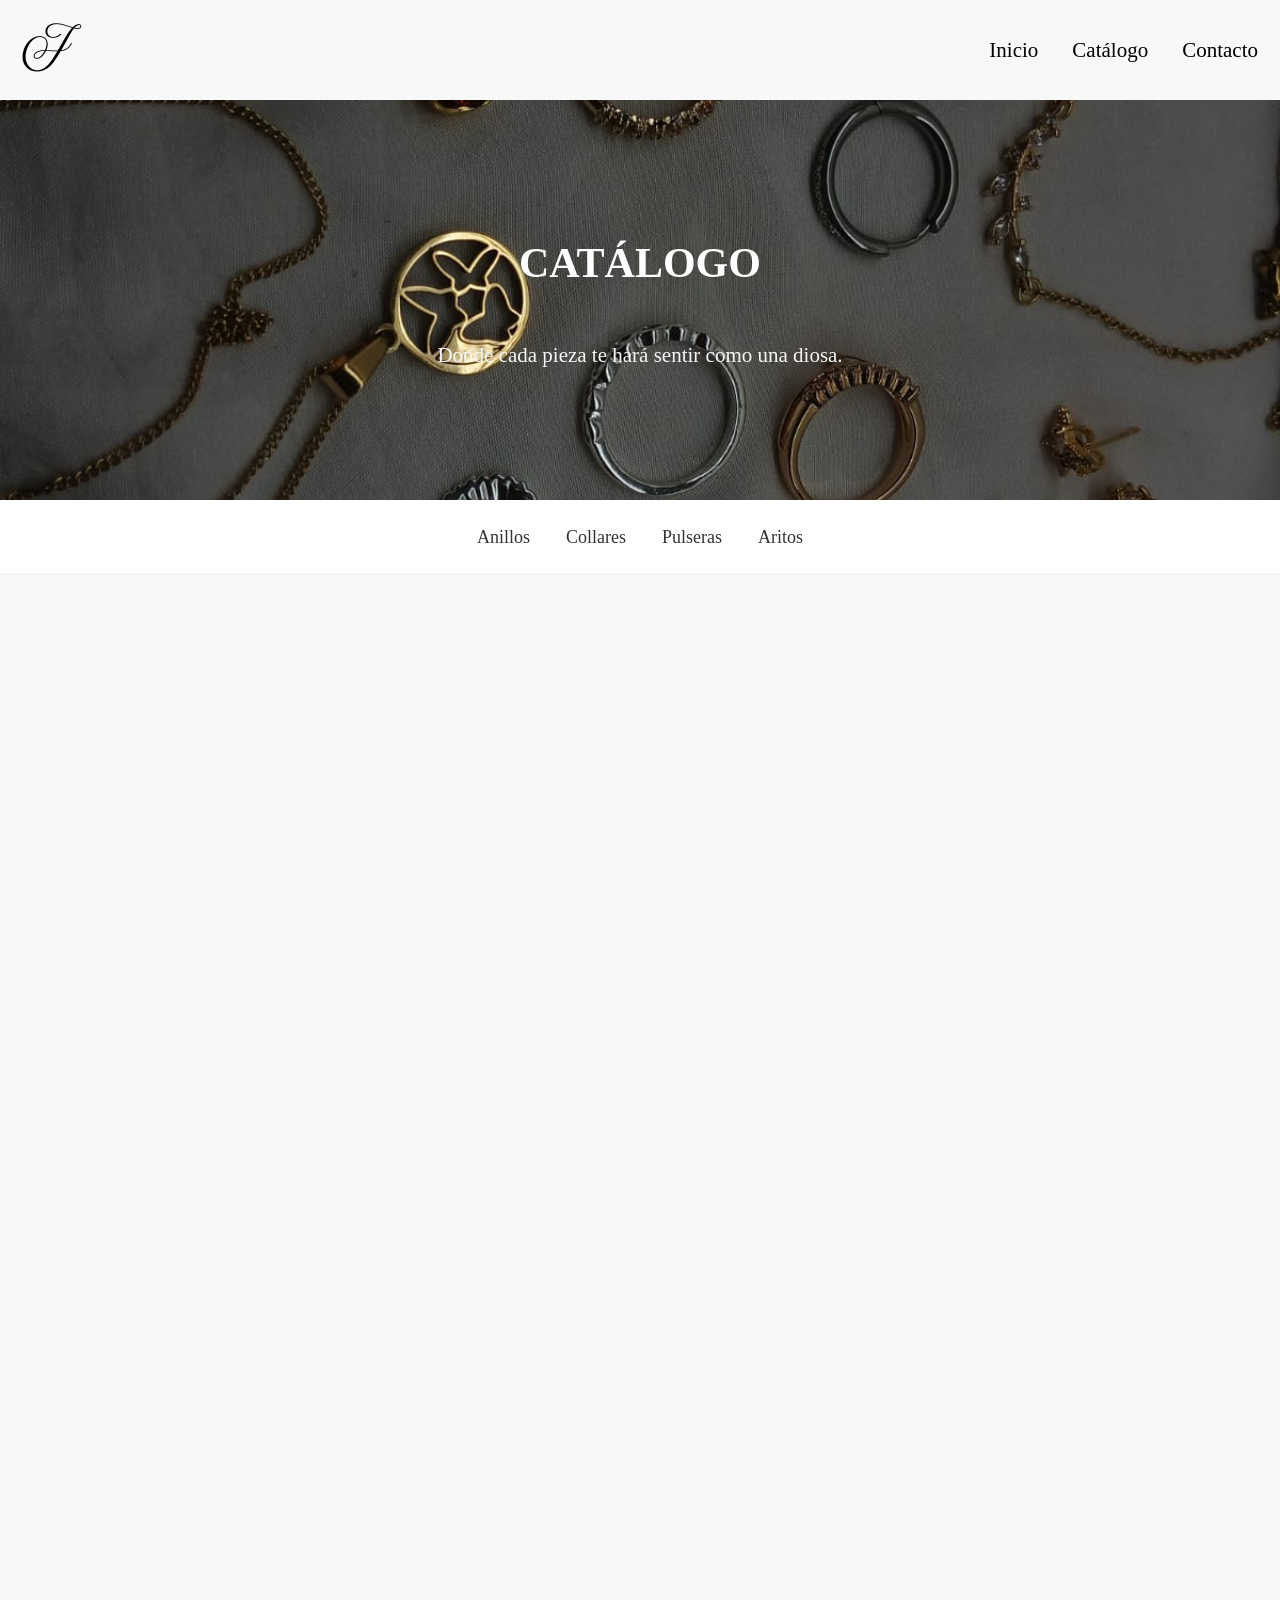
==== commit 0693c804: "animaciones: aparicion al scroll, header compacto y respeto por reduced-motion - Nuevo animaciones.j" ====
--- a/catalogo.html
+++ b/catalogo.html
@@ -14,6 +14,7 @@
     <link rel="stylesheet" href="https://cdnjs.cloudflare.com/ajax/libs/font-awesome/6.5.0/css/all.min.css">
     <link rel="shortcut icon" href="media/Letra caligráfica _J_ elegante 400.png" type="image/x-icon">
     <script src="script.js" defer></script>
+    <script src="animaciones.js" defer></script>
     <title>Jónica Accesories</title>
 </head>
 
--- a/styles.css
+++ b/styles.css
@@ -38,24 +38,33 @@
     color: black;
     text-decoration: none;
     font-size: 21px;
+    display: inline-flex;
+    align-items: center;
+    justify-content: center;
+    min-height: 44px;
+    padding: 0 12px;
 }
 
 #navbar ul a:visited {
     color: black;
 }
 
-#navbar ul a:hover {
+#navbar ul a:hover,
+#navbar ul a:focus-visible {
     color: goldenrod;
     text-decoration: underline;
+    outline: none;
 }
 
 /* Botón hamburguesa (oculto en desktop) */
 .menu-toggle {
     display: none;
     flex-direction: column;
-    justify-content: space-between;
-    width: 28px;
-    height: 20px;
+    justify-content: center;
+    align-items: center;
+    gap: 5px;
+    width: 48px;
+    height: 44px;
     background: none;
     border: none;
     padding: 0;
@@ -66,15 +75,15 @@
 
 .menu-toggle span {
     display: block;
-    width: 100%;
-    height: 3px;
+    width: 24px;
+    height: 2px;
     background-color: #111;
     border-radius: 2px;
     transition: transform 0.3s ease, opacity 0.2s ease;
 }
 
 .menu-toggle[aria-expanded="true"] span:first-child {
-    transform: translateY(8.5px) rotate(45deg);
+    transform: translateY(7px) rotate(45deg);
 }
 
 .menu-toggle[aria-expanded="true"] span:nth-child(2) {
@@ -82,12 +91,16 @@
 }
 
 .menu-toggle[aria-expanded="true"] span:last-child {
-    transform: translateY(-8.5px) rotate(-45deg);
+    transform: translateY(-7px) rotate(-45deg);
 }
 
 @media (max-width: 768px) {
     .menu-toggle {
         display: flex;
+        min-height: 48px;
+        min-width: 48px;
+        align-items: center;
+        justify-content: center;
     }
 
     #navbar ul {
@@ -126,8 +139,12 @@
     }
 
     #navbar ul a {
-        display: block;
+        display: flex;
         padding: 14px 20px;
+        min-height: 48px;
+        width: 100%;
+        box-sizing: border-box;
+        justify-content: center;
     }
 }
 
@@ -179,6 +196,11 @@
     color: #333;
     font-size: 18px;
     position: relative;
+    display: inline-flex;
+    align-items: center;
+    justify-content: center;
+    min-height: 44px;
+    padding: 0 8px;
 }
 
 .categorias-nav a::after {
@@ -192,7 +214,8 @@
     transition: 0.3s;
 }
 
-.categorias-nav a:hover::after {
+.categorias-nav a:hover::after,
+.categorias-nav a:focus-visible::after {
     width: 100%;
 }
 
@@ -205,6 +228,7 @@
 
     .categorias-nav a {
         font-size: 15px;
+        min-height: 44px;
     }
 }
 
@@ -241,7 +265,8 @@
 .categoria h2 {
     font-size: 28px;
     text-align: center;
-    padding: 50px;
+    /* Fase 4 (layout): mas aire arriba (separa secciones) y menos abajo (agrupa con su grilla) */
+    padding: 64px 20px 18px;
 
 
 }
@@ -253,7 +278,7 @@
     display: grid;
     grid-template-columns: repeat(3, 1fr);
     gap: 35px;
-    align-items: center;
+    /* Fase 4 (layout): filas alineadas (antes align-items:center descentraba las tarjetas) */
     margin-bottom: 50px;
 }
 
@@ -276,12 +301,15 @@
     background: #fff;
     border-radius: 12px;
     overflow: hidden;
-    text-align: center;
+    text-align: left;
     transition: all 300ms;
-    max-height: 400px;
-    padding: 10px;
-    box-shadow: 0 4px 10px rgba(0, 0, 0, 0.1);
-
+    padding: 16px 16px 12px;
+    border: 1px solid rgba(17, 17, 17, 0.08);
+    box-shadow: 0 6px 18px rgba(17, 17, 17, 0.08);
+
+    /* Fase 4 (layout): tarjeta en columna para alinear el CTA al pie de la fila */
+    display: flex;
+    flex-direction: column;
 }
 
 
@@ -292,6 +320,11 @@
 
 }
 
+/* Fase 4 (layout): el bloque de datos absorbe el alto sobrante y el CTA queda al pie */
+.producto-info {
+    flex: 1 1 auto;
+}
+
 .producto-info p {
     overflow-wrap: break-word;
 }
@@ -306,17 +339,21 @@
 }
 
  .productos-card a{ 
-    display: inline-block;
+    display: inline-flex;
+    align-items: center;
+    justify-content: center;
     margin-top: 10px;
-    padding: 8px 15px;
+    padding: 12px 18px;
+    min-height: 48px;
+    min-width: 48px;
     background: #111;
     color: white;
     text-decoration: none;
     border-radius: 5px;
     font-size: 14px;
     transition: all 300ms;
-
-
+    /* Rediseño: con la tarjeta alineada a la izquierda, el CTA acompaña el texto */
+    align-self: flex-start;
 
     background: transparent;
     border: 1px solid #111;
@@ -326,19 +363,23 @@
 @media (max-width: 500px) {
     .productos-card a {
         margin-top: 0px;
-    }
-}
-
-.productos-card a:hover {
+        min-height: 48px;
+    }
+}
+
+.productos-card a:hover,
+.productos-card a:focus-visible {
     background: #111;
     color: #fff;
-}
-
-
-
-
-
-.productos-card .gold:hover {
+    outline: none;
+}
+
+
+
+
+
+.productos-card .gold:hover,
+.productos-card .gold:focus-visible {
     background: #d6a956;
     color: #111;
 }
@@ -351,15 +392,21 @@
 
 
 .productos-card img {
-    height: 140px;
+    height: auto;
     width: 100%;
     object-fit: cover;
+    object-position: center 20%;
     display: block;
     transition: all 420ms;
+    flex: 0 0 auto;
+    aspect-ratio: 4 / 5;
+    /* Rediseño: radio propio (sin wrapper) + recorte del zoom en la propia imagen */
+    border-radius: 8px;
+    margin-bottom: 10px;
 }
 
 .productos-card:hover img {
-    transform: scale(1.13);
+    transform: scale(1.03);
 }
 
 
@@ -449,9 +496,15 @@
     padding: 10px;
     border-radius: 100%;
     transition: all 350ms;
-}
-
-.social-btn:hover i {
+    display: inline-flex;
+    align-items: center;
+    justify-content: center;
+    min-height: 44px;
+    min-width: 44px;
+}
+
+.social-btn:hover i,
+.social-btn:focus-visible i {
     color: white;
     background-color: #c9a96e;
 
@@ -497,9 +550,11 @@
     color: white;
 }
 
-#footer-navbar ul a:hover {
+#footer-navbar ul a:hover,
+#footer-navbar ul a:focus-visible {
     color: #c9a96e;
     text-decoration: underline;
+    outline: none;
 }
 
 .footer-info p {
@@ -514,6 +569,11 @@
     transition: 0.3s;
     margin: 5px;
     margin-bottom: 20px;
+    display: inline-flex;
+    align-items: center;
+    justify-content: center;
+    min-height: 44px;
+    padding: 0 8px;
 }
 
 
@@ -529,10 +589,12 @@
 
 
 
-.botones-footer a:hover {
+.botones-footer a:hover,
+.botones-footer a:focus-visible {
     transform: scale(1.05);
     opacity: 0.9;
     color: #c9a96e;
+    outline: none;
 }
 
 
@@ -584,6 +646,55 @@
     to{
         opacity: 1;
         transform: translateY(0) scale(1);
+    }
+}
+
+/* ------------------------------------------------------------------ *
+ * Animaciones JS (animaciones.js)
+ *
+ * Cuando JS está activo, html recibe .js-anim y el JS se encarga de las
+ * apariciones. Aquí neutralizamos la animación CSS previa (animation-timeline
+ * no funciona en Safari ni Firefox) para que no compitan las dos.
+ * Si JS no carga, nada de esto aplica y el sitio sigue viéndose como antes.
+ * ------------------------------------------------------------------ */
+
+.js-anim .autoShow {
+    animation: none;
+}
+
+/* Estado inicial: invisible y ligeramente desplazado.
+   Se aplica solo si JS confirmó que va a animar (clase .js-anim en html). */
+.js-anim .anim-prep {
+    opacity: 0;
+    transform: translateY(18px);
+    transition:
+        opacity 620ms cubic-bezier(0.22, 0.61, 0.36, 1),
+        transform 620ms cubic-bezier(0.22, 0.61, 0.36, 1);
+    will-change: opacity, transform;
+}
+
+.js-anim .anim-prep.anim-visible {
+    opacity: 1;
+    transform: none;
+    will-change: auto;
+}
+
+/* Header compacto: aparece solo cuando JS lo pide tras scrollear. */
+header.header-compacto {
+    box-shadow: 0 4px 14px rgba(17, 17, 17, 0.08);
+    transition: box-shadow 300ms ease;
+}
+
+/* Con "menos movimiento" activado, jamás ocultamos contenido. */
+@media (prefers-reduced-motion: reduce) {
+    .js-anim .anim-prep {
+        opacity: 1;
+        transform: none;
+        transition: none;
+    }
+
+    .js-anim .autoShow {
+        animation: none;
     }
 }
 
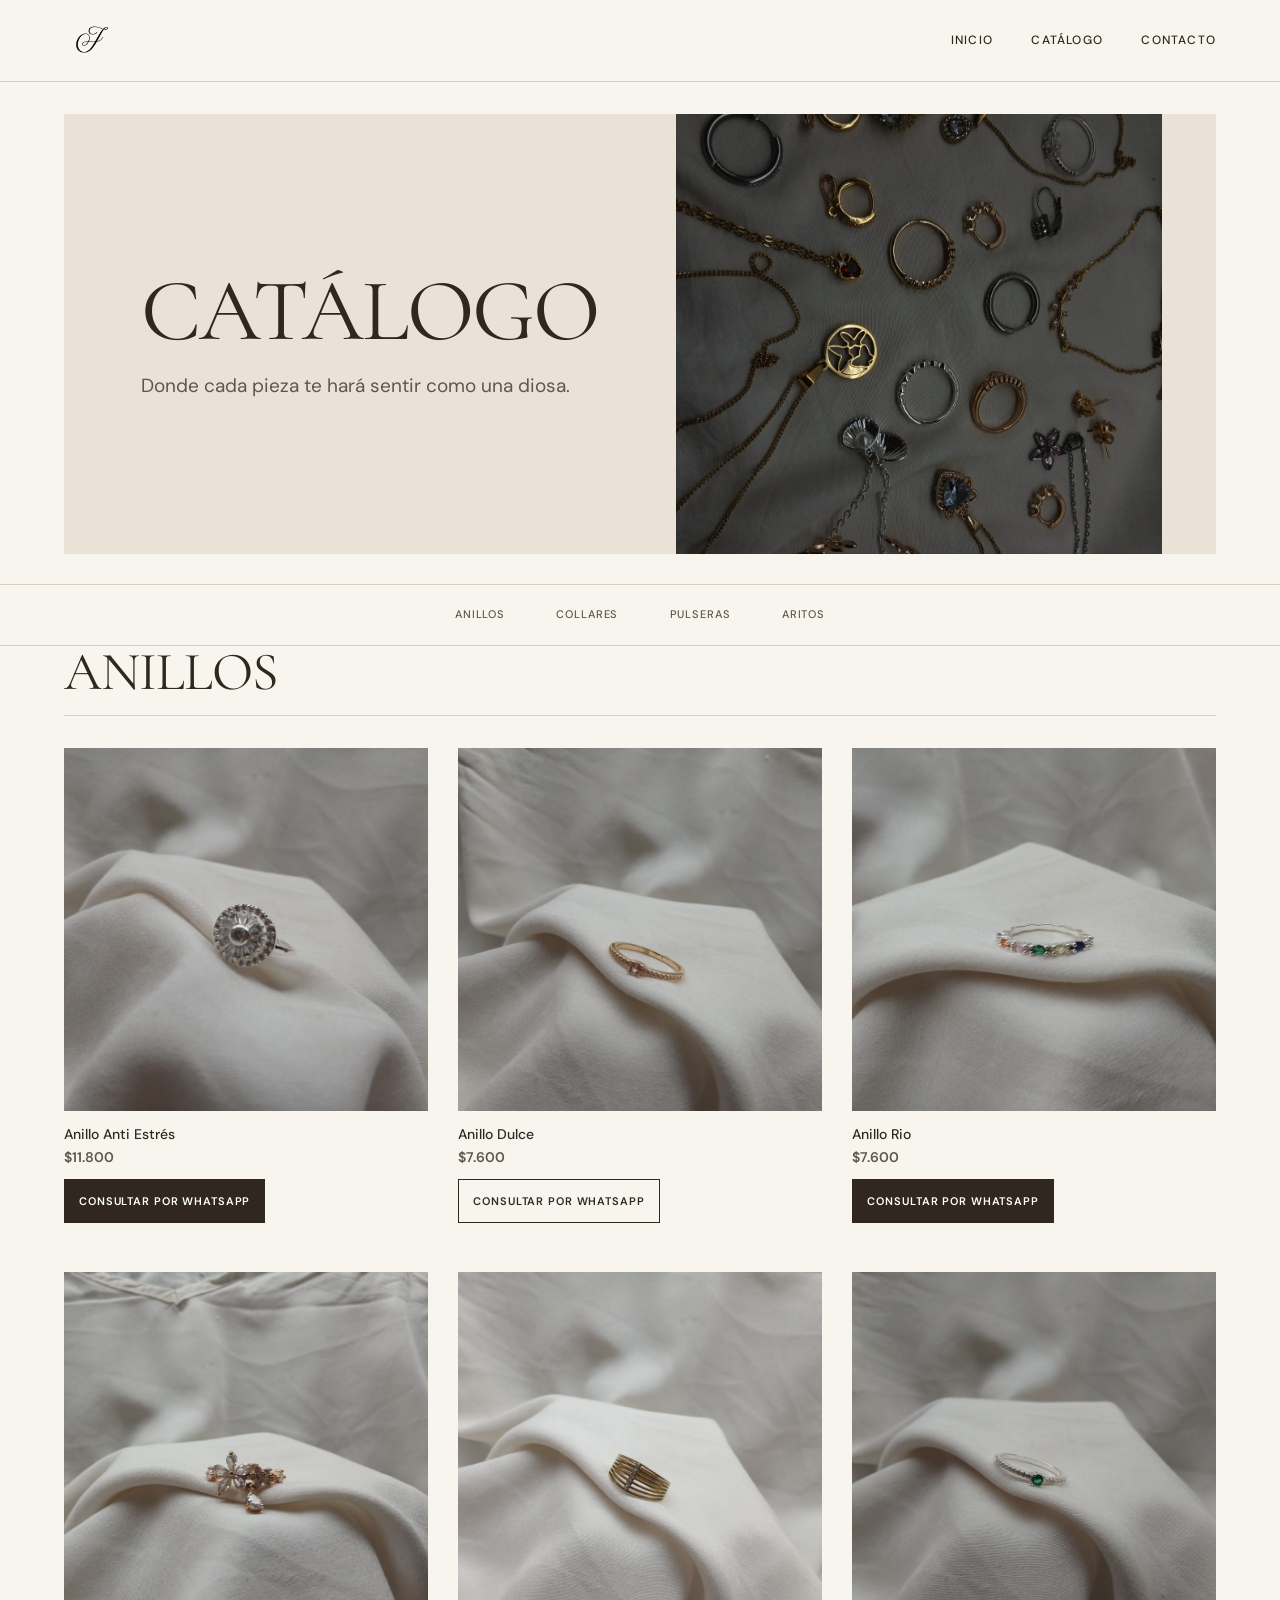
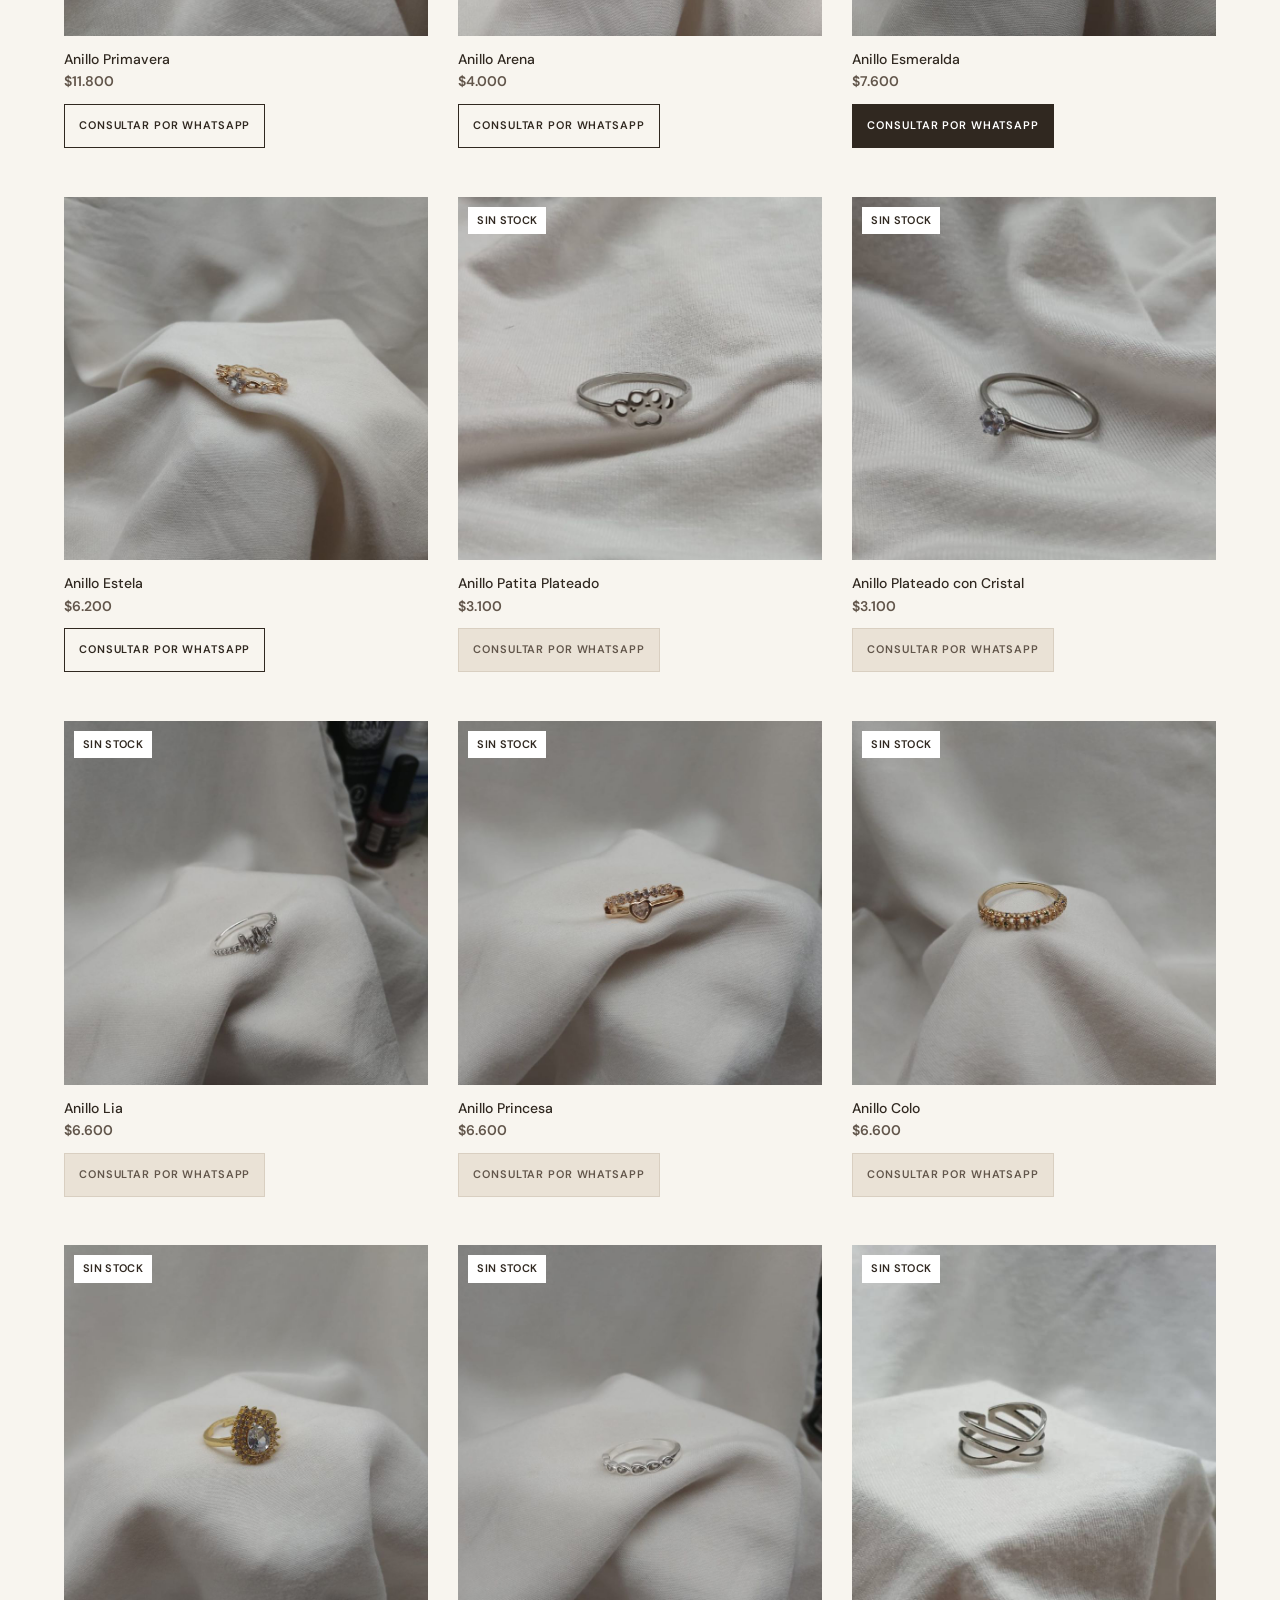
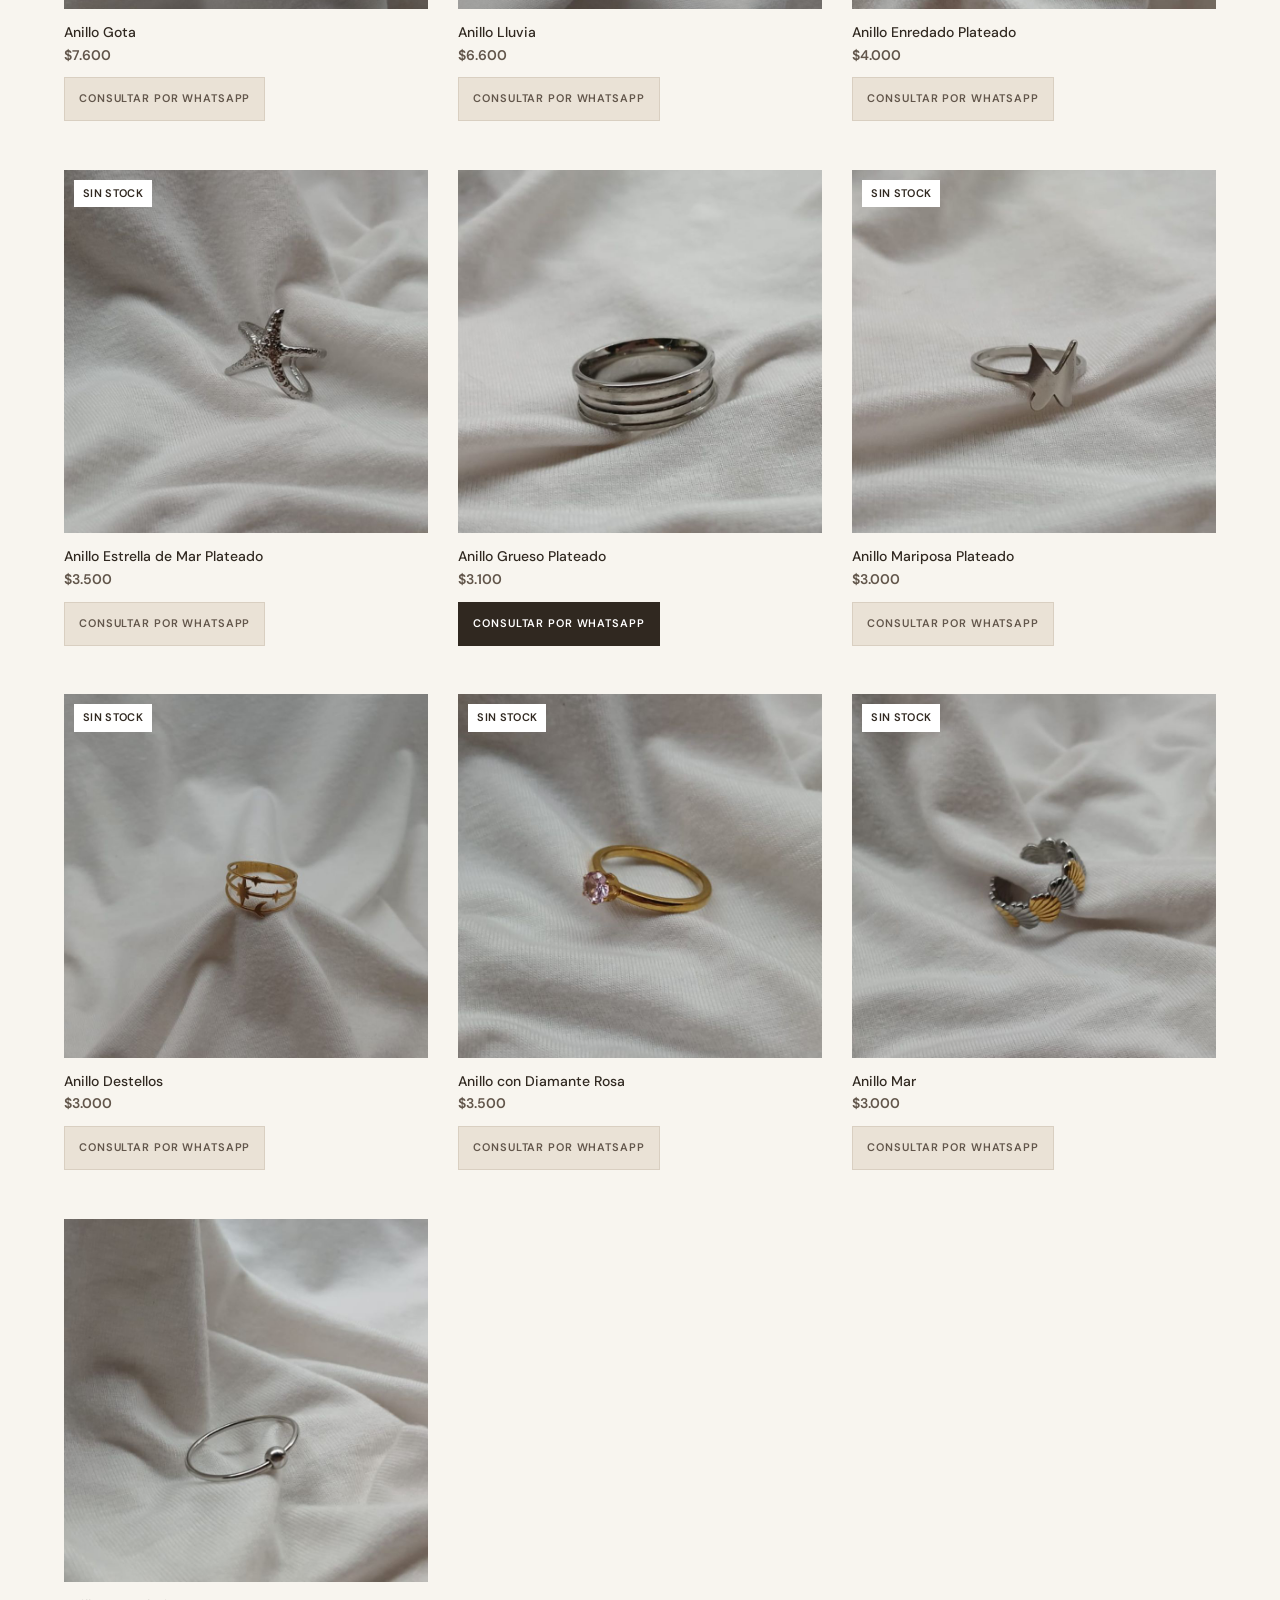
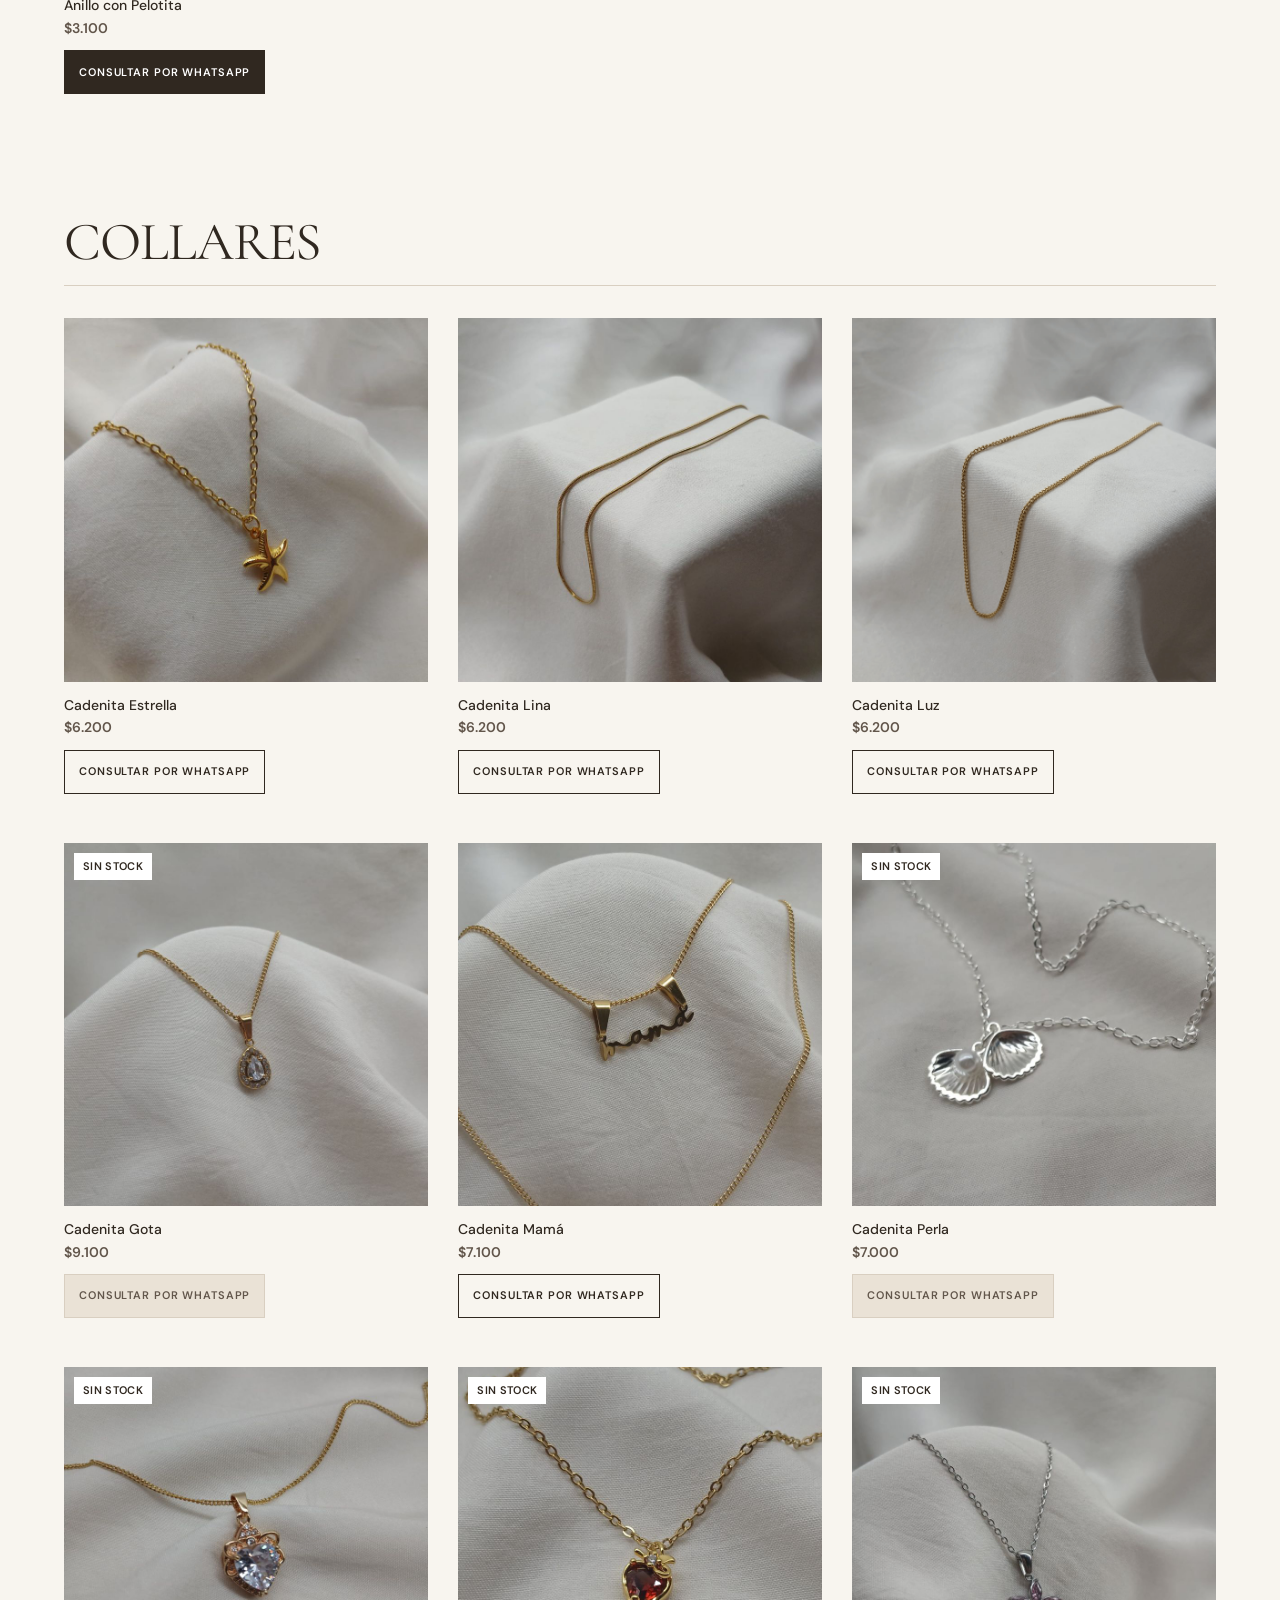
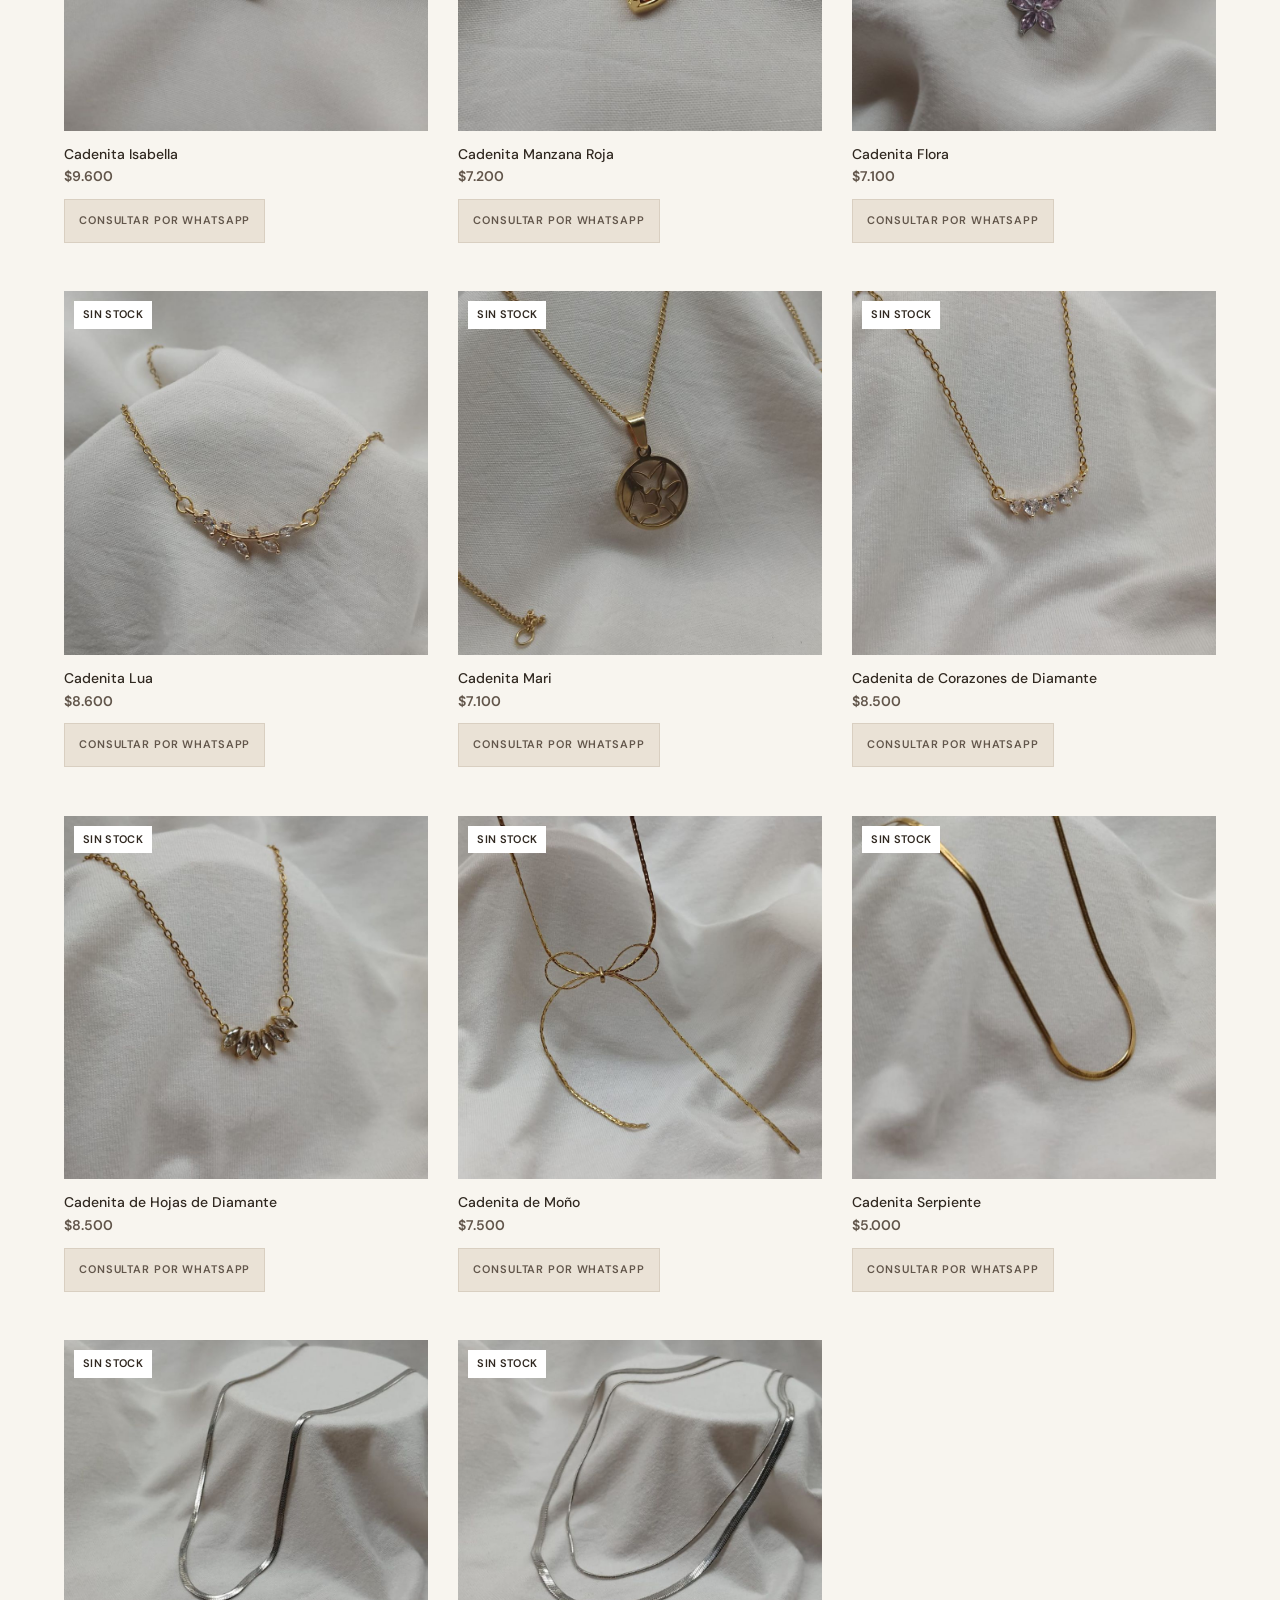
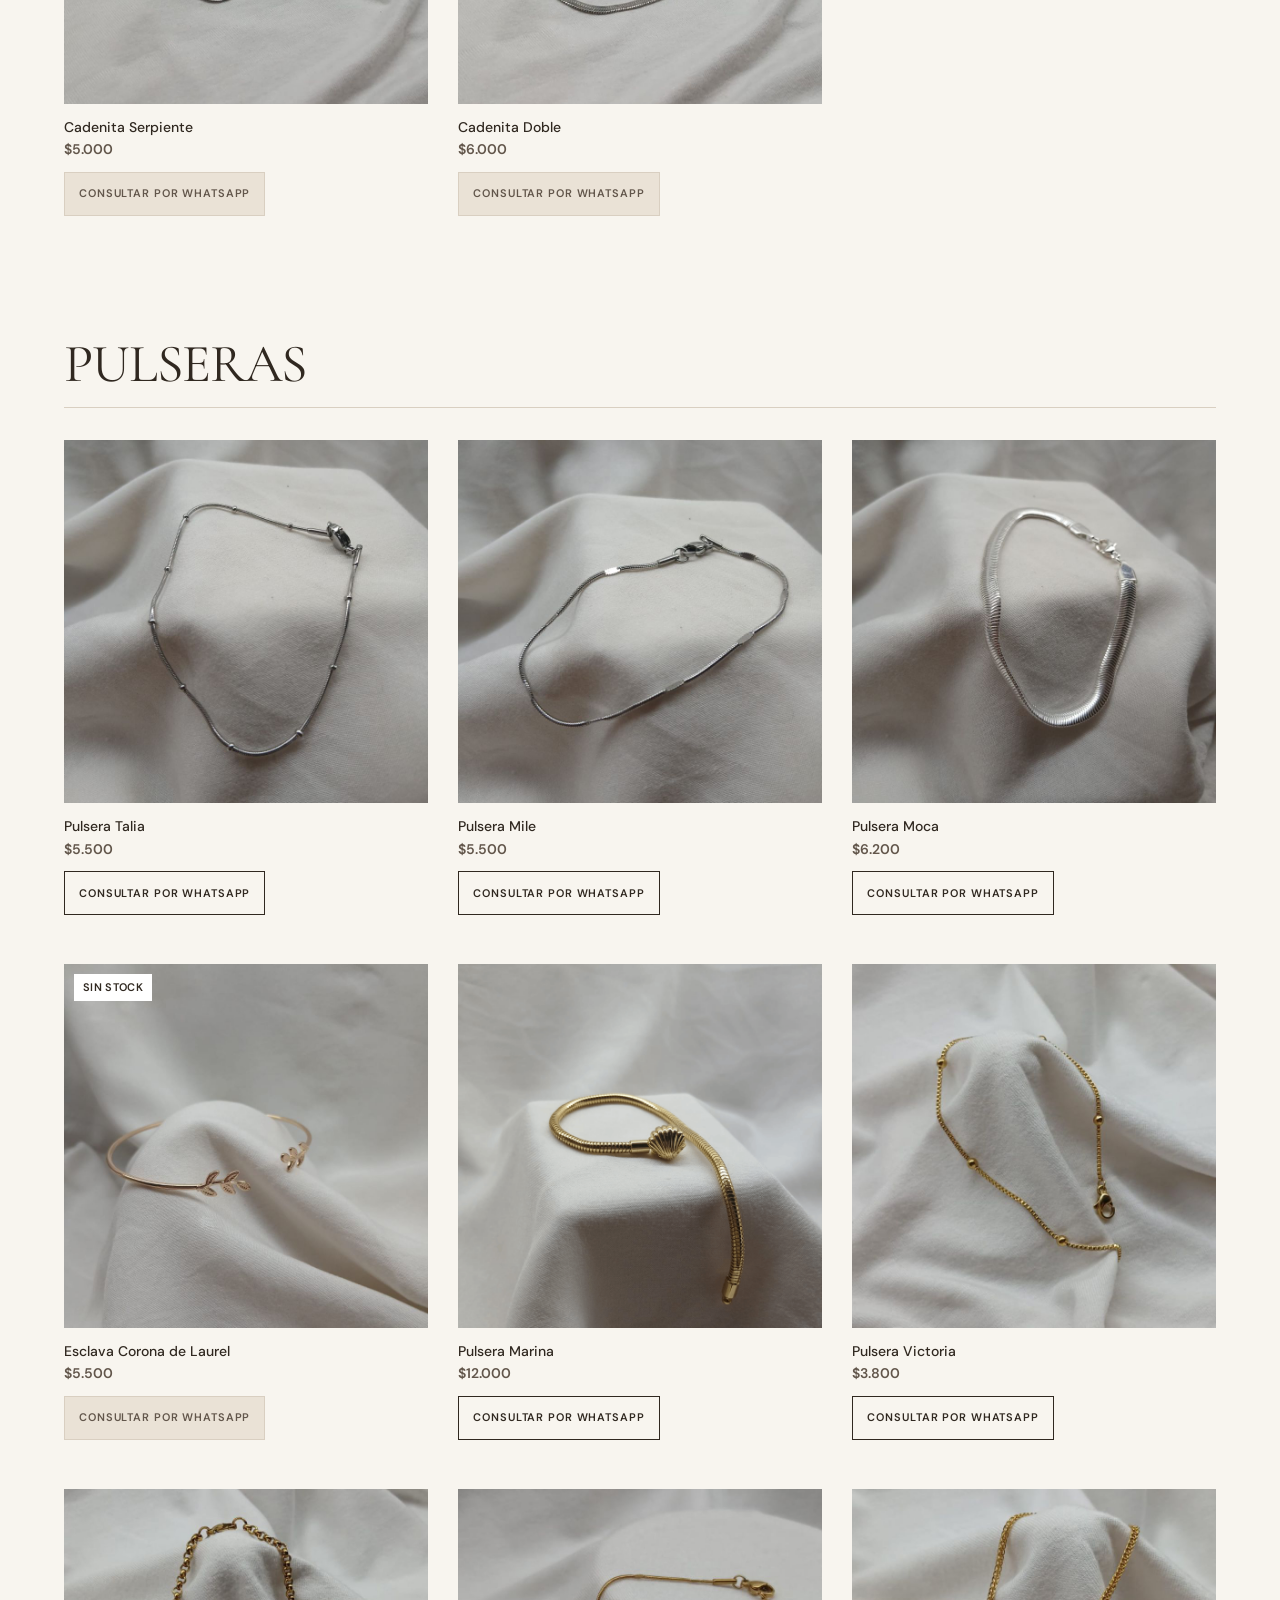
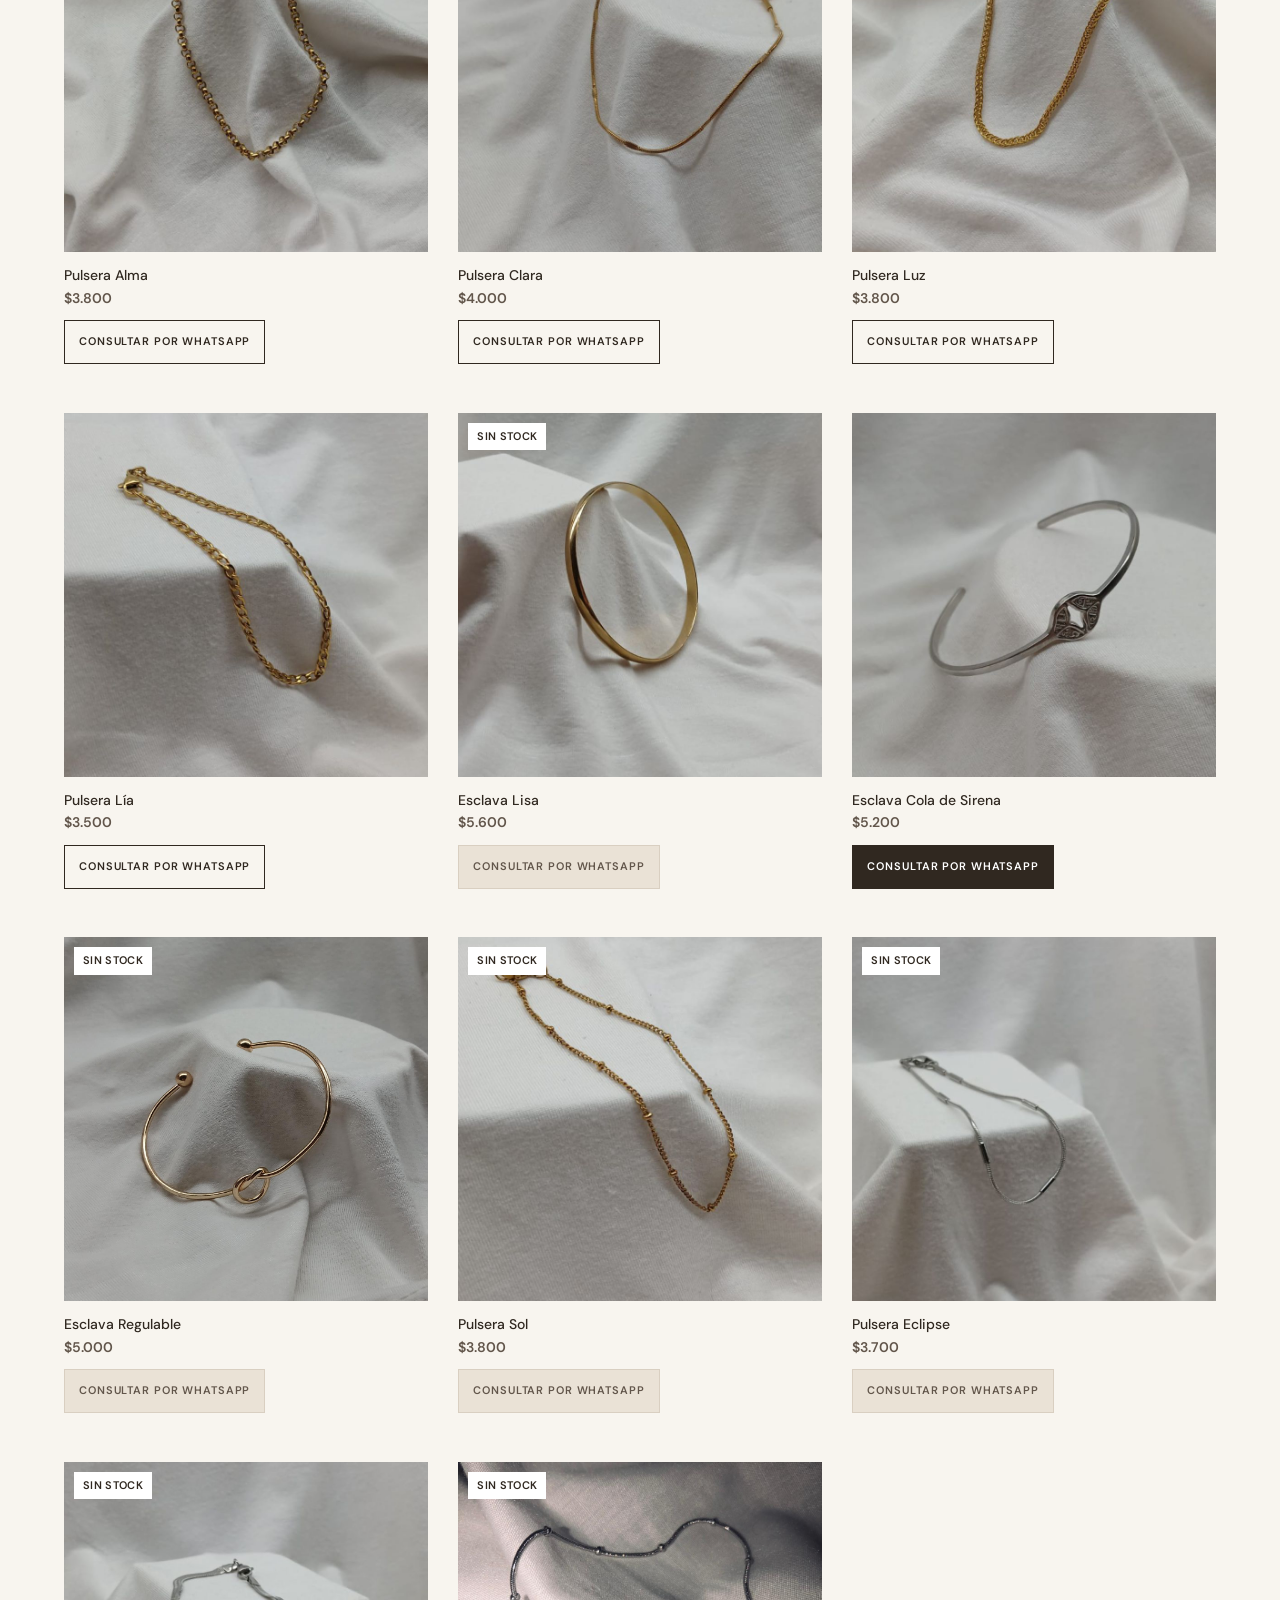
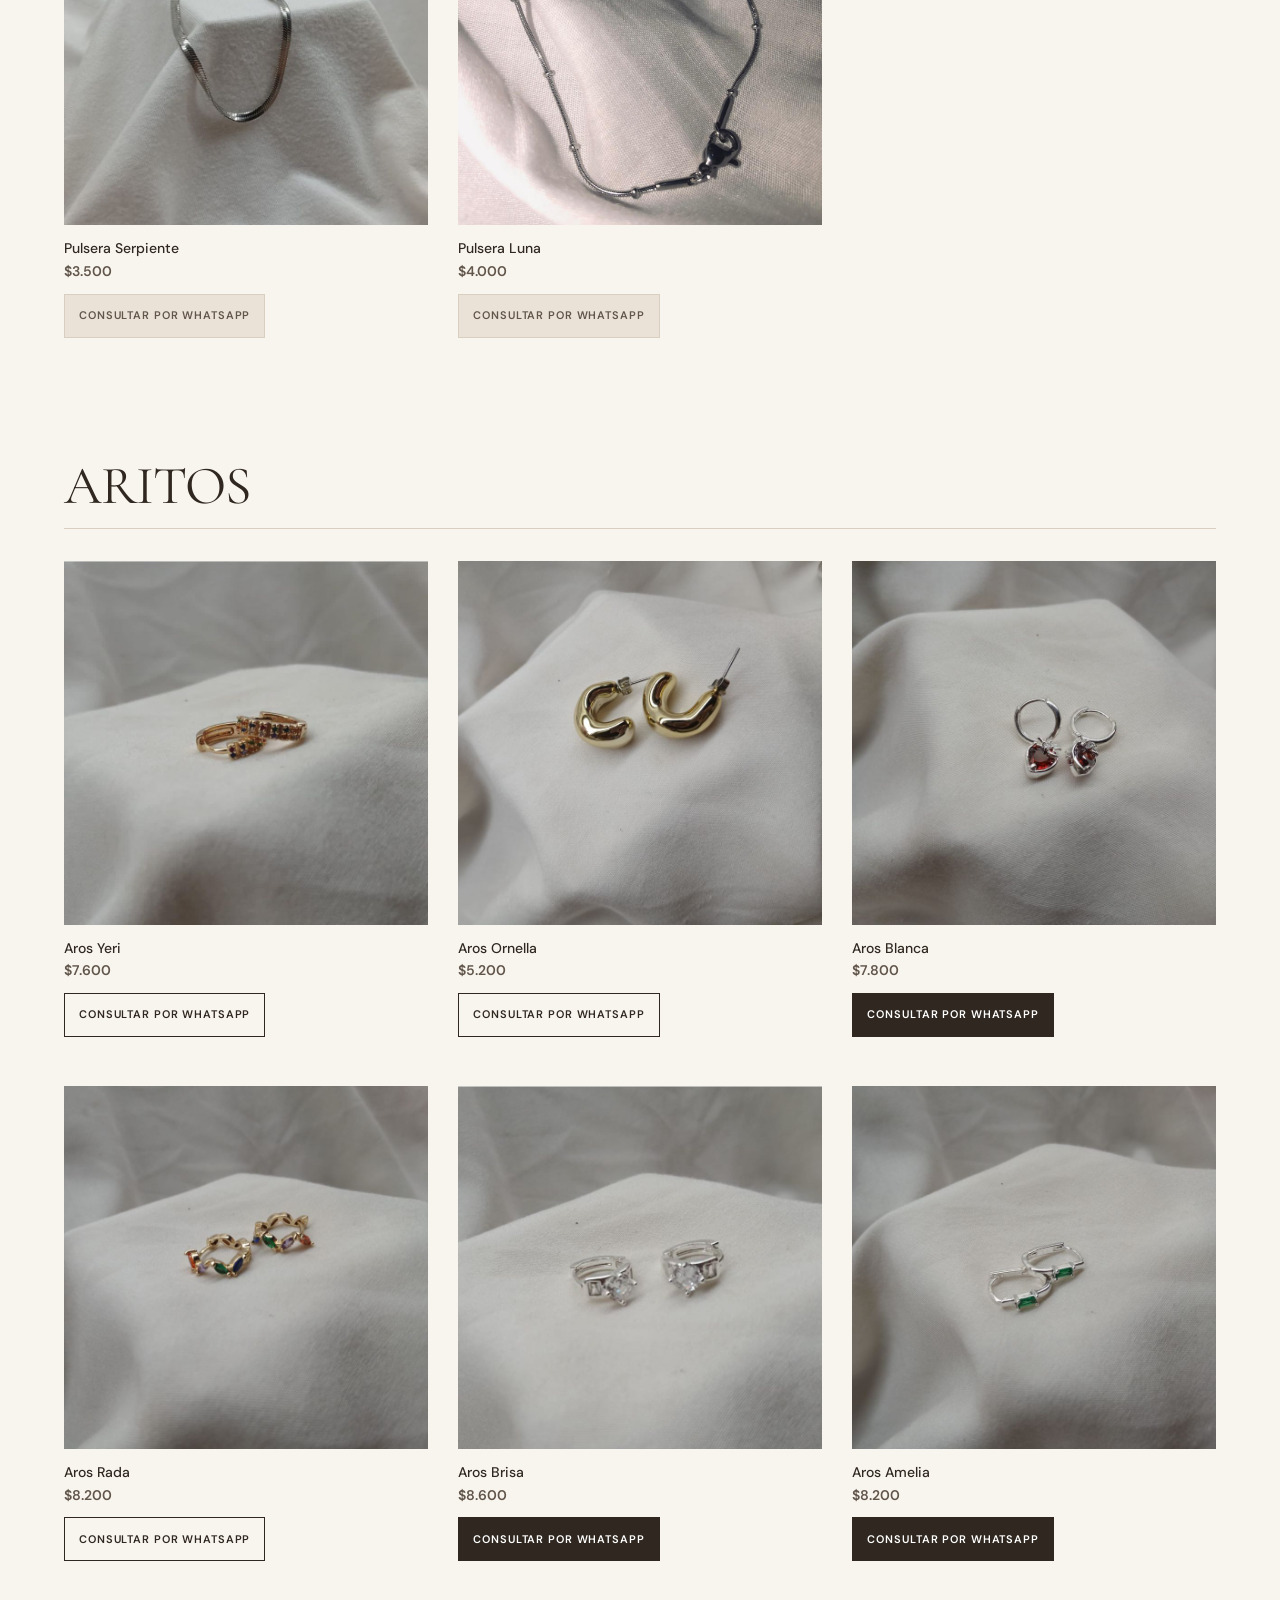
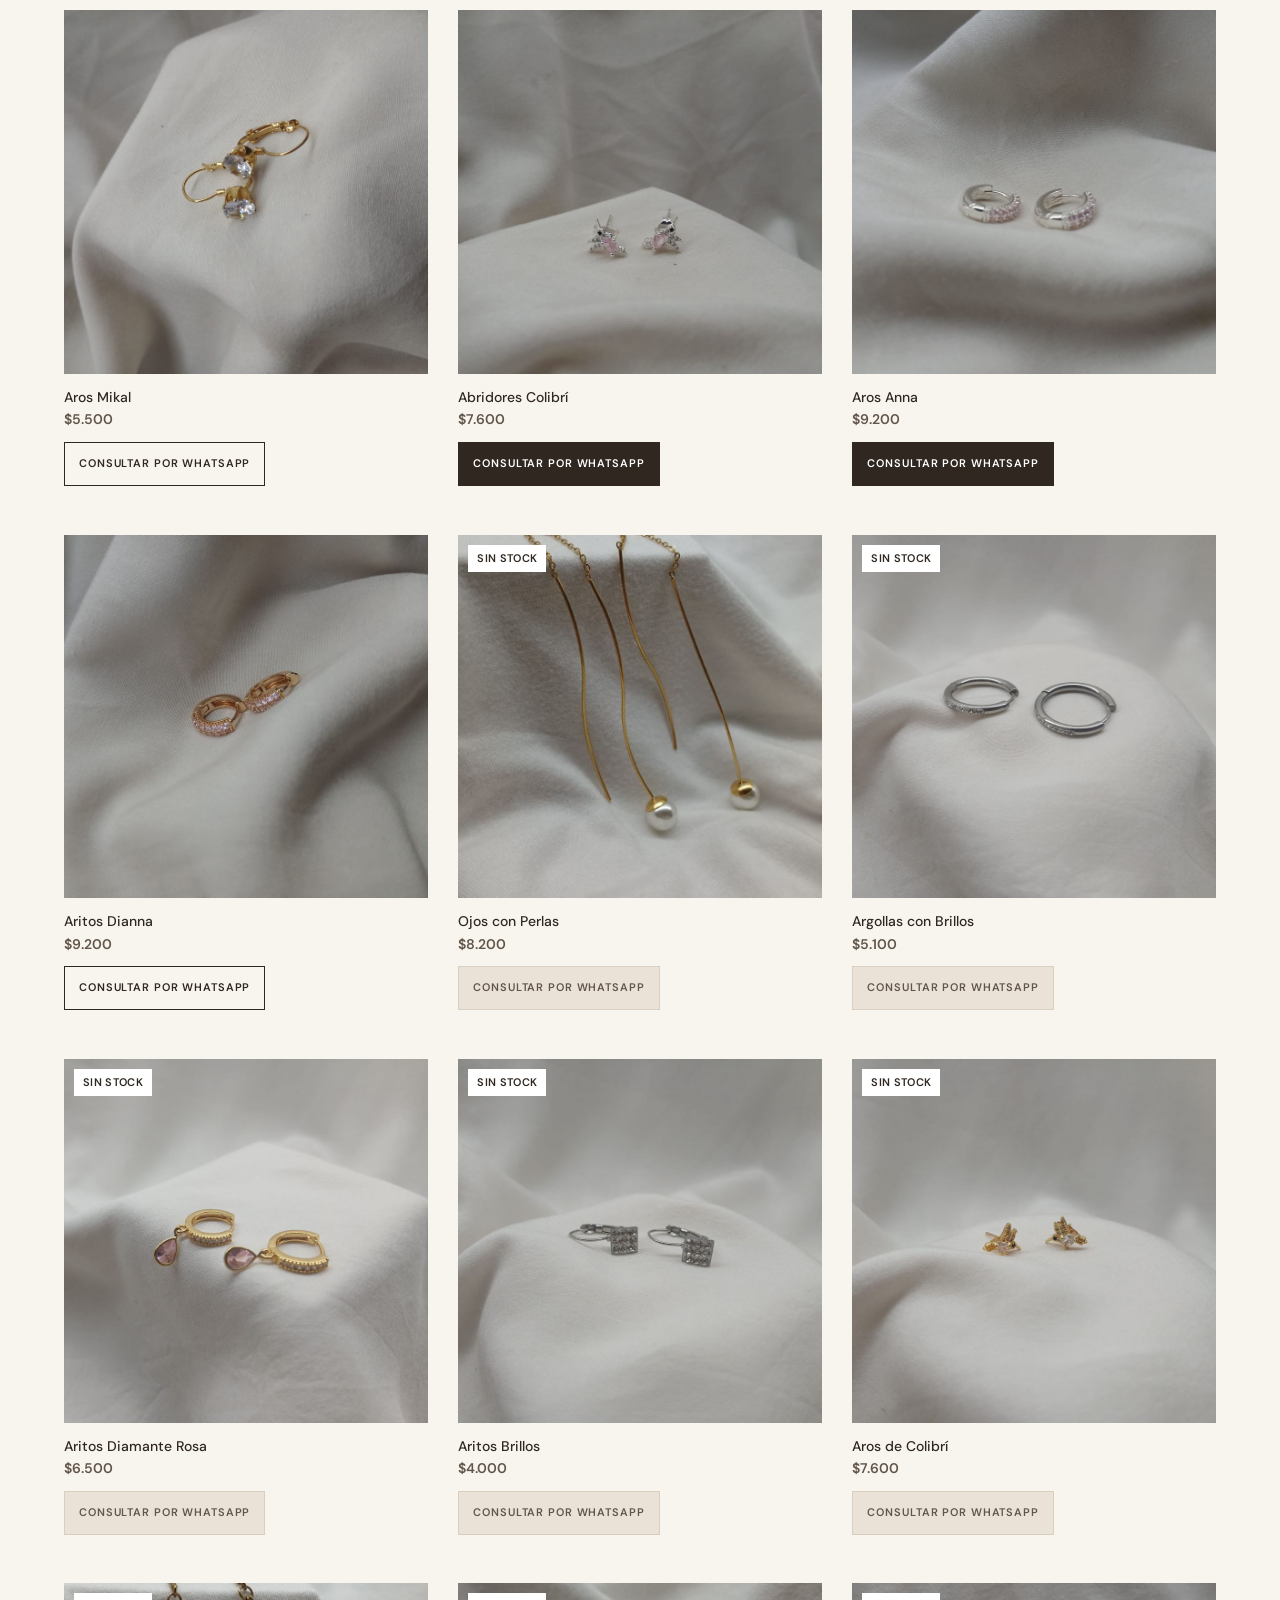
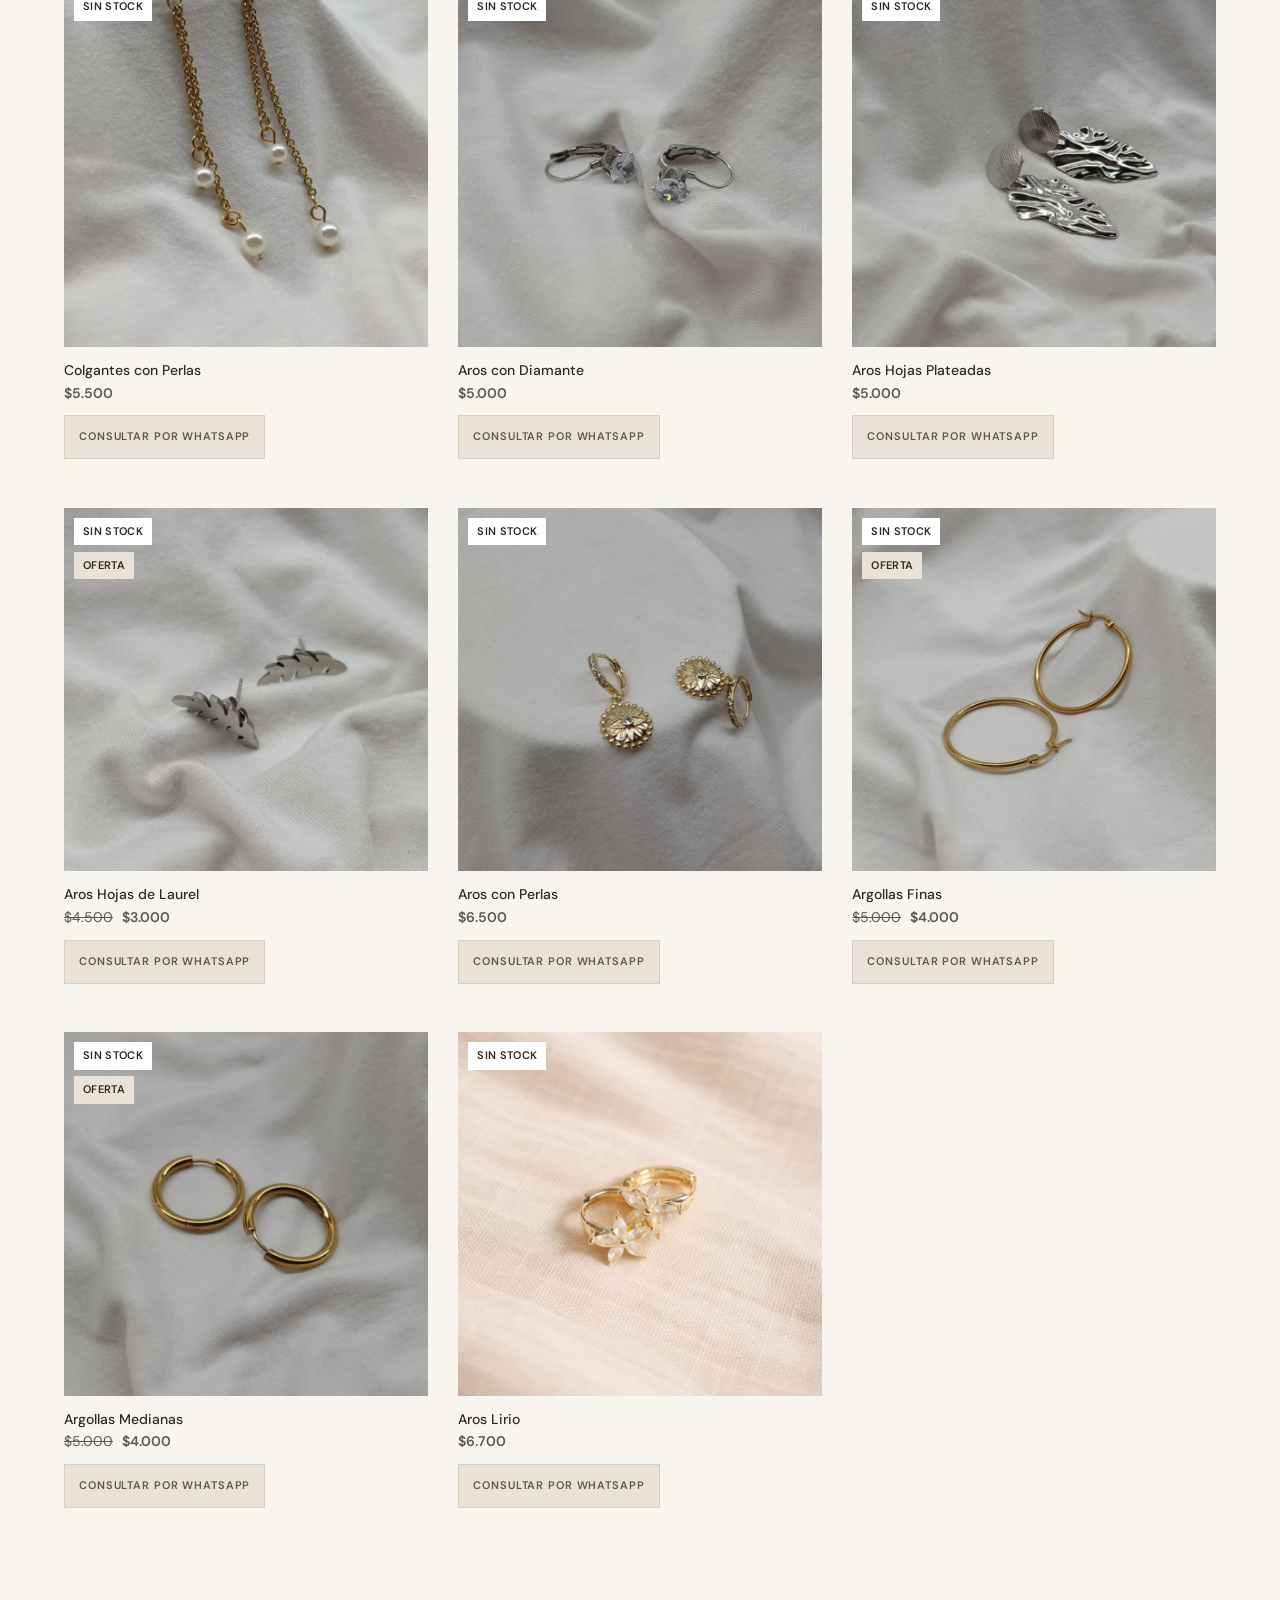
==== commit 4ee8fbf2: "punto anterior a rediseño mobile" ====
--- a/catalogo.html
+++ b/catalogo.html
@@ -1,10 +1,12 @@
 <!DOCTYPE html>
-<html lang="es">
+<html lang="es" data-type="product">
 
 <head>
     <meta charset="UTF-8">
-    <meta name="viewport" content="width=device-width, initial-scale=1.0">
+    <meta name="viewport" content="width=device-width, initial-scale=1.0, viewport-fit=cover">
     <meta name="description" content="Catálogo completo de Jónica Accesories: anillos, collares, pulseras y aritos. Consultá precios y disponibilidad por WhatsApp.">
+    <meta name="page-type" content="product">
+    <meta name="site-kind" content="other">
     <meta property="og:type" content="website">
     <meta property="og:site_name" content="Jónica Accesories">
     <meta property="og:title" content="Catálogo | Jónica Accesories">
@@ -14,14 +16,18 @@
     <link rel="stylesheet" href="https://cdnjs.cloudflare.com/ajax/libs/font-awesome/6.5.0/css/all.min.css">
     <link rel="shortcut icon" href="media/Letra caligráfica _J_ elegante 400.png" type="image/x-icon">
     <script src="script.js" defer></script>
-    <script src="animaciones.js" defer></script>
+    <link rel="preconnect" href="https://fonts.googleapis.com">
+    <link rel="preconnect" href="https://fonts.gstatic.com" crossorigin>
+    <link href="https://fonts.googleapis.com/css2?family=Cormorant+Garamond:wght@400;500;600&family=DM+Sans:wght@400;500;600;700&display=swap" rel="stylesheet">
     <title>Jónica Accesories</title>
 </head>
 
 <body>
-    <header>
-        <img src="media/Letra caligráfica _J_ elegante 400.png" alt="Jónica">
-        <nav id="navbar">
+    <a class="skip-link" href="#top">Saltar al contenido</a>
+    <!-- Taste: producto físico, fotografía real, composición editorial y paleta/tipografías definidas por el brief. -->
+    <header class="site-header">
+        <a class="brand-mark" href="index.html#top" aria-label="Jónica, inicio"><img src="media/Letra caligráfica _J_ elegante 400.png" alt="Jónica" width="56" height="56"></a>
+        <nav id="navbar" aria-label="Navegación principal">
             <button type="button" class="menu-toggle" aria-label="Abrir menú" aria-expanded="false" aria-controls="menu-principal">
                 <span></span>
                 <span></span>
@@ -34,26 +40,29 @@
             </ul>
         </nav>
     </header>
-    <main>
-        <div id="hero">
-            <h1>CATÁLOGO</h1>
-            <p>Donde cada pieza te hará sentir como una diosa.</p>
-        </div>
-
-        <div class="categorias-nav">
+    <main id="top">
+        <section id="hero" class="catalog-hero" aria-labelledby="catalog-title">
+            <div class="catalog-copy">
+                <h1 id="catalog-title">CATÁLOGO</h1>
+                <p>Donde cada pieza te hará sentir como una diosa.</p>
+            </div>
+            <div class="catalog-image"><img src="media/hero4.jpeg" alt="Selección de joyas dispuestas sobre una tela oscura" width="1200" height="1600" fetchpriority="high" loading="lazy" decoding="async"></div>
+        </section>
+
+        <nav class="categorias-nav catalog-categories" aria-label="Categorías del catálogo">
             <a href="#anillos">Anillos</a>
             <a href="#collares">Collares</a>
             <a href="#pulseras">Pulseras</a>
             <a href="#aritos">Aritos</a>
-        </div>
+        </nav>
 
         <section>
             <article id="anillos" class="categoria">
                 <h2>ANILLOS</h2>
                 <div class="productos-grid">
 
-                    <div class="productos-card autoShow">
-                        <img src="media/anillo anti estres.jpg" alt="Anillo Anti Estrés">
+                    <div class="productos-card">
+                        <img src="media/anillo anti estres.jpg" alt="Anillo Anti Estrés" loading="lazy" decoding="async">
                         <div class="producto-info">
                             <p>Anillo Anti Estrés</p>
                             <p>$11.800</p>
@@ -66,8 +75,8 @@
                         <span class="badge2">Oferta</span>
                     </div>
 
-                    <div class="productos-card autoShow">
-                        <img src="media/anillo dulce.jpg" alt="Anillo Dulce">
+                    <div class="productos-card">
+                        <img src="media/anillo dulce.jpg" alt="Anillo Dulce" loading="lazy" decoding="async">
                         <div class="producto-info">
                             <p>Anillo Dulce</p>
                             <p>$7.600</p>
@@ -80,8 +89,8 @@
                         <span class="badge2">Oferta</span>
                     </div>
 
-                    <div class="productos-card autoShow">
-                        <img src="media/anillo rio.jpg" alt="Anillo Rio">
+                    <div class="productos-card">
+                        <img src="media/anillo rio.jpg" alt="Anillo Rio" loading="lazy" decoding="async">
                         <div class="producto-info">
                             <p>Anillo Rio</p>
                             <p>$7.600</p>
@@ -94,7 +103,7 @@
                         <span class="badge2">Oferta</span>
                     </div>
 
-                    <div class="productos-card autoShow">
+                    <div class="productos-card">
                         <img loading="lazy" decoding="async" src="media/anillo primavera.jpg" alt="Anillo Primavera">
                         <div class="producto-info">
                             <p>Anillo Primavera</p>
@@ -108,7 +117,7 @@
                         <span class="badge2">Oferta</span>
                     </div>
 
-                    <div class="productos-card autoShow">
+                    <div class="productos-card">
                         <img loading="lazy" decoding="async" src="media/anillo arena.jpg" alt="Anillo Arena">
                         <div class="producto-info">
                             <p>Anillo Arena</p>
@@ -122,7 +131,7 @@
                         <span class="badge2">Oferta</span>
                     </div>
 
-                    <div class="productos-card autoShow">
+                    <div class="productos-card">
                         <img loading="lazy" decoding="async" src="media/anillo esmeralda.jpg" alt="Anillo Esmeralda">
                         <div class="producto-info">
                             <p>Anillo Esmeralda</p>
@@ -136,7 +145,7 @@
                         <span class="badge2">Oferta</span>
                     </div>
 
-                    <div class="productos-card autoShow">
+                    <div class="productos-card">
                         <img loading="lazy" decoding="async" src="media/anillo estela.jpg" alt="Anillo Estela">
                         <div class="producto-info">
                             <p>Anillo Estela</p>
@@ -150,7 +159,7 @@
                         <span class="badge2">Oferta</span>
                     </div>
 
-                    <div class="productos-card autoShow sin-stock">
+                    <div class="productos-card sin-stock">
                         <img loading="lazy" decoding="async" src="media/anillo-patita-plateada.jpg" alt="Anillo Patita Plateado">
                         <div class="producto-info">
                             <p>Anillo Patita Plateado</p>
@@ -166,7 +175,7 @@
 
 
 
-                    <div class="productos-card autoShow sin-stock">
+                    <div class="productos-card sin-stock">
                         <img loading="lazy" decoding="async" src="media/anillo-diamante-plateado.jpg" alt="Anillo Plateado con Cristal">
                         <div class="producto-info">
                             <p>Anillo Plateado con Cristal</p>
@@ -180,7 +189,7 @@
                         <span class="badge2">Oferta</span>
                     </div>
 
-                    <div class="productos-card autoShow sin-stock">
+                    <div class="productos-card sin-stock">
                         <img loading="lazy" decoding="async" src="media/Anillo Lia.jpg" alt="Anillo Lia">
                         <div class="producto-info">
                             <p>Anillo Lia</p>
@@ -194,7 +203,7 @@
                         <span class="badge2">Oferta</span>
                     </div>
 
-                    <div class="productos-card autoShow sin-stock">
+                    <div class="productos-card sin-stock">
                         <img loading="lazy" decoding="async" src="media/Anillo Princesa.jpg" alt="Anillo Princesa">
                         <div class="producto-info">
                             <p>Anillo Princesa</p>
@@ -208,7 +217,7 @@
                         <span class="badge2">Oferta</span>
                     </div>
 
-                    <div class="productos-card autoShow sin-stock">
+                    <div class="productos-card sin-stock">
                         <img loading="lazy" decoding="async" src="media/Anillo Colo.jpg" alt="Anillo Colo">
                         <div class="producto-info">
                             <p>Anillo Colo</p>
@@ -222,7 +231,7 @@
                         <span class="badge2">Oferta</span>
                     </div>
 
-                    <div class="productos-card autoShow sin-stock">
+                    <div class="productos-card sin-stock">
                         <img loading="lazy" decoding="async" src="media/Anillo Gota.jpg" alt="Anillo Gota">
                         <div class="producto-info">
                             <p>Anillo Gota</p>
@@ -237,7 +246,7 @@
                     </div>
 
 
-                    <div class="productos-card autoShow sin-stock">
+                    <div class="productos-card sin-stock">
                         <img loading="lazy" decoding="async" src="media/Anillo Lluvia.jpg" alt="Anillo Lluvia">
                         <div class="producto-info">
                             <p>Anillo Lluvia</p>
@@ -253,7 +262,7 @@
 
 
 
-                    <div class="productos-card autoShow sin-stock">
+                    <div class="productos-card sin-stock">
                         <img loading="lazy" decoding="async" src="media/anillo-enredado-plateado.jpg" alt="Anillo Enredado Plateado">
                         <div class="producto-info">
                             <p>Anillo Enredado Plateado</p>
@@ -267,7 +276,7 @@
                         <span class="badge2">Oferta</span>
                     </div>
 
-                    <div class="productos-card autoShow sin-stock">
+                    <div class="productos-card sin-stock">
                         <img loading="lazy" decoding="async" src="media/anillo-estrella-mar.jpg" alt="Anillo Estrella de Mar Plateado">
                         <div class="producto-info">
                             <p>Anillo Estrella de Mar Plateado</p>
@@ -281,7 +290,7 @@
                         <span class="badge2">Oferta</span>
                     </div>
 
-                    <div class="productos-card autoShow">
+                    <div class="productos-card">
                         <img loading="lazy" decoding="async" src="media/anillo-grueso-plateado.jpg" alt="Anillo Grueso Plateado">
                         <div class="producto-info">
                             <p>Anillo Grueso Plateado</p>
@@ -295,7 +304,7 @@
                         <span class="badge2">Oferta</span>
                     </div>
 
-                    <div class="productos-card autoShow sin-stock">
+                    <div class="productos-card sin-stock">
                         <img loading="lazy" decoding="async" src="media/anillo-mariposa-plateada.jpg" alt="Anillo Mariposa Plateado">
                         <div class="producto-info">
                             <p>Anillo Mariposa Plateado</p>
@@ -309,7 +318,7 @@
                         <span class="badge2">Oferta</span>
                     </div> 
 
-                    <div class="productos-card autoShow sin-stock">
+                    <div class="productos-card sin-stock">
                         <img loading="lazy" decoding="async" src="media/anillo-destellos.jpg" alt="Anillo Destellos">
                         <div class="producto-info">
                             <p>Anillo Destellos</p>
@@ -323,7 +332,7 @@
                         <span class="badge2">Oferta</span>
                     </div>
 
-                    <div class="productos-card autoShow sin-stock">
+                    <div class="productos-card sin-stock">
                         <img loading="lazy" decoding="async" src="media/anillo-diamante-rosa.jpg" alt="Anillo con Diamante Rosa">
                         <div class="producto-info">
                             <p>Anillo con Diamante Rosa</p>
@@ -337,7 +346,7 @@
                         <span class="badge2">Oferta</span>
                     </div>
 
-                    <div class="productos-card autoShow sin-stock">
+                    <div class="productos-card sin-stock">
                         <img loading="lazy" decoding="async" src="media/anillo-mar.jpg" alt="Anillo Mar">
                         <div class="producto-info">
                             <p>Anillo Mar</p>
@@ -351,7 +360,7 @@
                         <span class="badge2">Oferta</span>
                     </div>
 
-                    <div class="productos-card autoShow">
+                    <div class="productos-card">
                         <img loading="lazy" decoding="async" src="media/anillo-pelotita-plateada.jpg" alt="Anillo con Pelotita Plateada">
                         <div class="producto-info">
                             <p>Anillo con Pelotita</p>
@@ -369,11 +378,11 @@
 
             <article id="collares" class="categoria">
 
-                <h2 class="autoShow">COLLARES</h2>
+                <h2>COLLARES</h2>
 
                 <div class="productos-grid">
 
-                    <div class="productos-card autoShow">
+                    <div class="productos-card">
                         <img loading="lazy" decoding="async" src="media/cadenita estrella.jpg" alt="Cadenita Estrella">
                         <div class="producto-info">
                             <p>Cadenita Estrella</p>
@@ -387,7 +396,7 @@
                         <span class="badge2">Oferta</span>
                     </div>
 
-                    <div class="productos-card autoShow">
+                    <div class="productos-card">
                         <img loading="lazy" decoding="async" src="media/cadenita lina.jpg" alt="Cadenita Lina">
                         <div class="producto-info">
                             <p>Cadenita Lina</p>
@@ -401,7 +410,7 @@
                         <span class="badge2">Oferta</span>
                     </div>
 
-                    <div class="productos-card autoShow">
+                    <div class="productos-card">
                         <img loading="lazy" decoding="async" src="media/cadenita luz.png" alt="Cadenita Luz">
                         <div class="producto-info">
                             <p>Cadenita Luz</p>
@@ -415,7 +424,7 @@
                         <span class="badge2">Oferta</span>
                     </div>
 
-                    <div class="productos-card autoShow sin-stock">
+                    <div class="productos-card sin-stock">
                         <img loading="lazy" decoding="async" src="media/cadenita gota.jpg" alt="Cadenita Gota">
                         <div class="producto-info">
                             <p>Cadenita Gota</p>
@@ -429,7 +438,7 @@
                         <span class="badge2">Oferta</span>
                     </div>
 
-                    <div class="productos-card autoShow">
+                    <div class="productos-card">
                         <img loading="lazy" decoding="async" src="media/cadenita mama.jpg" alt="Cadenita Mamá">
                         <div class="producto-info">
                             <p>Cadenita Mamá</p>
@@ -443,7 +452,7 @@
                         <span class="badge2">Oferta</span>
                     </div>
 
-                    <div class="productos-card autoShow sin-stock">
+                    <div class="productos-card sin-stock">
                         <img loading="lazy" decoding="async" src="media/cadenita perla.jpg" alt="Cadenita Perla">
                         <div class="producto-info">
                             <p>Cadenita Perla</p>
@@ -457,7 +466,7 @@
                         <span class="badge2">Oferta</span>
                     </div>
 
-                    <div class="productos-card autoShow sin-stock">
+                    <div class="productos-card sin-stock">
                         <img loading="lazy" decoding="async" src="media/cadenita isabella.jpg" alt="Cadenita Isabella">
                         <div class="producto-info">
                             <p>Cadenita Isabella</p>
@@ -473,7 +482,7 @@
 
                     
 
-                    <div class="productos-card autoShow sin-stock">
+                    <div class="productos-card sin-stock">
                         <img loading="lazy" decoding="async" src="media/cadenita manzana roja.jpg" alt="Cadenita Manzana Roja">
                         <div class="producto-info">
                             <p>Cadenita Manzana Roja</p>
@@ -487,7 +496,7 @@
                         <span class="badge2">Oferta</span>
                     </div>
 
-                    <div class="productos-card autoShow sin-stock">
+                    <div class="productos-card sin-stock">
                         <img loading="lazy" decoding="async" src="media/cadenita flora.jpg" alt="Cadenita Flora">
                         <div class="producto-info">
                             <p>Cadenita Flora</p>
@@ -503,7 +512,7 @@
 
 
 
-                    <div class="productos-card autoShow sin-stock">
+                    <div class="productos-card sin-stock">
                         <img loading="lazy" decoding="async" src="media/cadenita lua.jpg" alt="Cadenita Lua">
                         <div class="producto-info">
                             <p>Cadenita Lua</p>
@@ -517,7 +526,7 @@
                         <span class="badge2">Oferta</span>
                     </div>
 
-                    <div class="productos-card autoShow sin-stock">
+                    <div class="productos-card sin-stock">
                         <img loading="lazy" decoding="async" src="media/cadenita mari.jpg" alt="Cadenita Mari">
                         <div class="producto-info">
                             <p>Cadenita Mari</p>
@@ -534,7 +543,7 @@
 
 
 
-                    <div class="productos-card autoShow sin-stock">
+                    <div class="productos-card sin-stock">
                         <img loading="lazy" decoding="async" src="media/cadenita-corazones-diamante.jpg" alt="Cadenita de Corazones de Diamante">
                         <div class="producto-info">
                             <p>Cadenita de Corazones de Diamante</p>
@@ -548,7 +557,7 @@
                         <span class="badge2">Oferta</span>
                     </div>
 
-                    <div class="productos-card autoShow sin-stock">
+                    <div class="productos-card sin-stock">
                         <img loading="lazy" decoding="async" src="media/cadenita-hojas-diamantes-dorada.jpg" alt="Cadenita de Hojas de Diamante">
                         <div class="producto-info">
                             <p>Cadenita de Hojas de Diamante</p>
@@ -562,7 +571,7 @@
                         <span class="badge2">Oferta</span>
                     </div>
 
-                    <div class="productos-card autoShow sin-stock">
+                    <div class="productos-card sin-stock">
                         <img loading="lazy" decoding="async" src="media/cadenita-moño-dorada.jpg" alt="Cadenita de Moño">
                         <div class="producto-info">
                             <p>Cadenita de Moño</p>
@@ -576,7 +585,7 @@
                         <span class="badge2">Oferta</span>
                     </div>
 
-                    <div class="productos-card autoShow sin-stock">
+                    <div class="productos-card sin-stock">
                         <img loading="lazy" decoding="async" src="media/cadenita-serpiente-dorada.jpg" alt="Cadenita Serpiente Dorada">
                         <div class="producto-info">
                             <p>Cadenita Serpiente</p>
@@ -590,7 +599,7 @@
                         <span class="badge2">Oferta</span>
                     </div>
 
-                    <div class="productos-card autoShow sin-stock">
+                    <div class="productos-card sin-stock">
                         <img loading="lazy" decoding="async" src="media/cadenita-serpiente-plateada.jpg" alt="Cadenita Serpiente Plateada">
                         <div class="producto-info">
                             <p>Cadenita Serpiente</p>
@@ -604,7 +613,7 @@
                         <span class="badge2">Oferta</span>
                     </div>
 
-                    <div class="productos-card autoShow sin-stock">
+                    <div class="productos-card sin-stock">
                         <img loading="lazy" decoding="async" src="media/cadenita-doble-plateada.jpg" alt="Cadenita Doble">
                         <div class="producto-info">
                             <p>Cadenita Doble</p>
@@ -624,13 +633,13 @@
 
             <article id="pulseras" class="categoria">
 
-                <h2 class="autoShow">PULSERAS</h2>
+                <h2>PULSERAS</h2>
 
                 
 
                 <div class="productos-grid">
 
-                    <div class="productos-card autoShow ">
+                    <div class="productos-card ">
                         <img loading="lazy" decoding="async" src="media/pulsera talia.jpg" alt="Pulsera Talia">
                         <div class="producto-info">
                             <p>Pulsera Talia</p>
@@ -644,7 +653,7 @@
                         <span class="badge2">Oferta</span>
                     </div>
 
-                    <div class="productos-card autoShow ">
+                    <div class="productos-card ">
                         <img loading="lazy" decoding="async" src="media/pulsera mile.jpg" alt="Pulsera Mile">
                         <div class="producto-info">
                             <p>Pulsera Mile</p>
@@ -658,7 +667,7 @@
                         <span class="badge2">Oferta</span>
                     </div>
 
-                    <div class="productos-card autoShow ">
+                    <div class="productos-card ">
                         <img loading="lazy" decoding="async" src="media/pulsera moca.jpg" alt="Pulsera Moca">
                         <div class="producto-info">
                             <p>Pulsera Moca</p>
@@ -672,7 +681,7 @@
                         <span class="badge2">Oferta</span>
                     </div>
 
-                    <div class="productos-card autoShow sin-stock">
+                    <div class="productos-card sin-stock">
                         <img loading="lazy" decoding="async" src="media/Esclava Corona de Laurel.jpg" alt="Esclava Corona de Laurel">
                         <div class="producto-info">
                             <p>Esclava Corona de Laurel</p>
@@ -686,7 +695,7 @@
                         <span class="badge2">Oferta</span>
                     </div>
 
-                    <div class="productos-card autoShow">
+                    <div class="productos-card">
                         <img loading="lazy" decoding="async" src="media/pulsera marina.png" alt="Pulsera Marina">
                         <div class="producto-info">
                             <p>Pulsera Marina</p>
@@ -700,7 +709,7 @@
                         <span class="badge2">Oferta</span>
                     </div>
 
-                    <div class="productos-card autoShow">
+                    <div class="productos-card">
                         <img loading="lazy" decoding="async" src="media/pulsera-victoria-dorada.jpg" alt="Pulsera Victoria">
                         <div class="producto-info">
                             <p>Pulsera Victoria</p>
@@ -714,7 +723,7 @@
                         <span class="badge2">Oferta</span>
                     </div>
 
-                    <div class="productos-card autoShow">
+                    <div class="productos-card">
                         <img loading="lazy" decoding="async" src="media/pulsera-alma-dorada.jpg" alt="Pulsera Alma">
                         <div class="producto-info">
                             <p>Pulsera Alma</p>
@@ -728,7 +737,7 @@
                         <span class="badge2">Oferta</span>
                     </div>
 
-                    <div class="productos-card autoShow">
+                    <div class="productos-card">
                         <img loading="lazy" decoding="async" src="media/pulsera-clara-dorada.jpg" alt="Pulsera Clara">
                         <div class="producto-info">
                             <p>Pulsera Clara</p>
@@ -742,7 +751,7 @@
                         <span class="badge2">Oferta</span>
                     </div>
 
-                    <div class="productos-card autoShow">
+                    <div class="productos-card">
                         <img loading="lazy" decoding="async" src="media/pulsera-luz-dorada.jpg" alt="Pulsera Luz">
                         <div class="producto-info">
                             <p>Pulsera Luz</p>
@@ -756,7 +765,7 @@
                         <span class="badge2">Oferta</span>
                     </div>
 
-                    <div class="productos-card autoShow">
+                    <div class="productos-card">
                         <img loading="lazy" decoding="async" src="media/pulsera-Lía-dorada.jpg" alt="Pulsera Lía">
                         <div class="producto-info">
                             <p>Pulsera Lía</p>
@@ -772,7 +781,7 @@
 
                     
 
-                    <div class="productos-card autoShow sin-stock">
+                    <div class="productos-card sin-stock">
                         <img loading="lazy" decoding="async" src="media/esclava-lisa-dorada.jpg" alt="Esclava Lisa Dorada">
                         <div class="producto-info">
                             <p>Esclava Lisa</p>
@@ -786,7 +795,7 @@
                         <span class="badge2">Oferta</span>
                     </div>
 
-                    <div class="productos-card autoShow ">
+                    <div class="productos-card ">
                         <img loading="lazy" decoding="async" src="media/esclava-cola-sirena.jpg" alt="Esclava Cola de Sirena">
                         <div class="producto-info">
                             <p>Esclava Cola de Sirena</p>
@@ -800,7 +809,7 @@
                         <span class="badge2">Oferta</span>
                     </div>
 
-                    <div class="productos-card autoShow sin-stock">
+                    <div class="productos-card sin-stock">
                         <img loading="lazy" decoding="async" src="media/esclava-regulable-dorada.jpeg" alt="Esclava Regulable Dorada">
                         <div class="producto-info">
                             <p>Esclava Regulable</p>
@@ -815,7 +824,7 @@
                     </div>
 
 
-                    <div class="productos-card autoShow sin-stock">
+                    <div class="productos-card sin-stock">
                         <img loading="lazy" decoding="async" src="media/pulsera-sol.jpg" alt="Pulsera Sol">
                         <div class="producto-info">
                             <p>Pulsera Sol</p>
@@ -833,7 +842,7 @@
 
 
 
-                    <div class="productos-card autoShow sin-stock">
+                    <div class="productos-card sin-stock">
                         <img loading="lazy" decoding="async" src="media/pulsera-eclipse.jpg" alt="Pulsera Eclipse">
                         <div class="producto-info">
                             <p>Pulsera Eclipse</p>
@@ -849,7 +858,7 @@
 
 
 
-                    <div class="productos-card autoShow sin-stock">
+                    <div class="productos-card sin-stock">
                         <img loading="lazy" decoding="async" src="media/pulsera-serpiente.jpg" alt="Pulsera Serpiente">
                         <div class="producto-info">
                             <p>Pulsera Serpiente</p>
@@ -865,7 +874,7 @@
 
 
 
-                    <div class="productos-card autoShow sin-stock">
+                    <div class="productos-card sin-stock">
                         <img loading="lazy" decoding="async" src="media/pulsera-luna.jpeg" alt="Pulsera Luna">
                         <div class="producto-info">
                             <p>Pulsera Luna</p>
@@ -885,7 +894,7 @@
 
             <article id="aritos" class="categoria">
 
-                <h2 class="autoShow">ARITOS</h2>
+                <h2>ARITOS</h2>
 
                 
 
@@ -893,7 +902,7 @@
 
                 <div class="productos-grid">
 
-                    <div class="productos-card autoShow">
+                    <div class="productos-card">
                         <img loading="lazy" decoding="async" src="media/aritos yeri.jpg" alt="Aros Yeri">
                         <div class="producto-info">
                             <p>Aros Yeri</p>
@@ -908,7 +917,7 @@
                         <span class="badge2">Oferta</span>
                     </div>
 
-                    <div class="productos-card autoShow">
+                    <div class="productos-card">
                         <img loading="lazy" decoding="async" src="media/aros ornella.jpg" alt="Aros Ornella">
                         <div class="producto-info">
                             <p>Aros Ornella</p>
@@ -923,7 +932,7 @@
                         <span class="badge2">Oferta</span>
                     </div>
 
-                    <div class="productos-card autoShow">
+                    <div class="productos-card">
                         <img loading="lazy" decoding="async" src="media/aros blanca.jpg" alt="Aros Blanca">
                         <div class="producto-info">
                             <p>Aros Blanca</p>
@@ -938,7 +947,7 @@
                         <span class="badge2">Oferta</span>
                     </div>
 
-                    <div class="productos-card autoShow">
+                    <div class="productos-card">
                         <img loading="lazy" decoding="async" src="media/aros rada.jpg" alt="Aros Rada">
                         <div class="producto-info">
                             <p>Aros Rada</p>
@@ -953,7 +962,7 @@
                         <span class="badge2">Oferta</span>
                     </div>
 
-                    <div class="productos-card autoShow">
+                    <div class="productos-card">
                         <img loading="lazy" decoding="async" src="media/aros bris.jpg" alt="Aros Brisa">
                         <div class="producto-info">
                             <p>Aros Brisa</p>
@@ -968,7 +977,7 @@
                         <span class="badge2">Oferta</span>
                     </div>
 
-                    <div class="productos-card autoShow">
+                    <div class="productos-card">
                         <img loading="lazy" decoding="async" src="media/aros amelia.jpg" alt="Aros Amelia">
                         <div class="producto-info">
                             <p>Aros Amelia</p>
@@ -983,7 +992,7 @@
                         <span class="badge2">Oferta</span>
                     </div>
 
-                    <div class="productos-card autoShow">
+                    <div class="productos-card">
                         <img loading="lazy" decoding="async" src="media/aros mikal.jpg" alt="Aros Mikal">
                         <div class="producto-info">
                             <p>Aros Mikal</p>
@@ -998,7 +1007,7 @@
                         <span class="badge2">Oferta</span>
                     </div>
 
-                    <div class="productos-card autoShow">
+                    <div class="productos-card">
                         <img loading="lazy" decoding="async" src="media/abridores colibri.jpg" alt="Abridores Colibrí">
                         <div class="producto-info">
                             <p>Abridores Colibrí</p>
@@ -1012,7 +1021,7 @@
                         <span class="badge2">Oferta</span>
                     </div>
 
-                    <div class="productos-card autoShow">
+                    <div class="productos-card">
                         <img loading="lazy" decoding="async" src="media/aros anna.jpg" alt="Aros Anna">
                         <div class="producto-info">
                             <p>Aros Anna</p>
@@ -1027,7 +1036,7 @@
                         <span class="badge2">Oferta</span>
                     </div>
 
-                    <div class="productos-card autoShow">
+                    <div class="productos-card">
                         <img loading="lazy" decoding="async" src="media/aros dianna.jpg" alt="Aritos Dianna">
                         <div class="producto-info">
                             <p>Aritos Dianna</p>
@@ -1041,7 +1050,7 @@
                         <span class="badge2">Oferta</span>
                     </div>
 
-                    <div class="productos-card autoShow sin-stock">
+                    <div class="productos-card sin-stock">
                         <img loading="lazy" decoding="async" src="media/aros-perlas-dorados.jpg" alt="Aros con Perlas Dorados">
                         <div class="producto-info">
                             <p>Ojos con Perlas</p>
@@ -1055,7 +1064,7 @@
                         <span class="badge2">Oferta</span>
                     </div>
 
-                    <div class="productos-card autoShow sin-stock">
+                    <div class="productos-card sin-stock">
                         <img loading="lazy" decoding="async" src="media/argolla con brillos.jpg" alt="Argollas con Brillos">
                         <div class="producto-info">
                             <p>Argollas con Brillos</p>
@@ -1069,7 +1078,7 @@
                         <span class="badge2">Oferta</span>
                     </div>
 
-                    <div class="productos-card autoShow sin-stock">
+                    <div class="productos-card sin-stock">
                         <img loading="lazy" decoding="async" src="media/Aritos Diamante Rosa.jpg" alt="Aritos Diamante Rosa">
                         <div class="producto-info">
                             <p>Aritos Diamante Rosa</p>
@@ -1083,7 +1092,7 @@
                         <span class="badge2">Oferta</span>
                     </div>
 
-                    <div class="productos-card autoShow sin-stock">
+                    <div class="productos-card sin-stock">
                         <img loading="lazy" decoding="async" src="media/aros cuadrados con brillos.jpg" alt="Aritos Brillos">
                         <div class="producto-info">
                             <p>Aritos Brillos</p>
@@ -1097,7 +1106,7 @@
                         <span class="badge2">Oferta</span>
                     </div>
 
-                    <div class="productos-card autoShow sin-stock">
+                    <div class="productos-card sin-stock">
                         <img loading="lazy" decoding="async" src="media/aros colibri blancos.jpg" alt="Aros de Colibrí">
                         <div class="producto-info">
                             <p>Aros de Colibrí</p>
@@ -1112,7 +1121,7 @@
                     </div>
 
 
-                    <div class="productos-card autoShow sin-stock">
+                    <div class="productos-card sin-stock">
                         <img loading="lazy" decoding="async" src="media/colgantes-perlas-dorados.jpg" alt="Colgantes con Perlas Dorados">
                         <div class="producto-info">
                             <p>Colgantes con Perlas</p>
@@ -1126,7 +1135,7 @@
                         <span class="badge2">Oferta</span>
                     </div>
 
-                    <div class="productos-card autoShow sin-stock">
+                    <div class="productos-card sin-stock">
                         <img loading="lazy" decoding="async" src="media/aros-diamante.jpg" alt="Aros con Diamante">
                         <div class="producto-info">
                             <p>Aros con Diamante</p>
@@ -1140,7 +1149,7 @@
                         <span class="badge2">Oferta</span>
                     </div>
 
-                    <div class="productos-card autoShow sin-stock">
+                    <div class="productos-card sin-stock">
                         <img loading="lazy" decoding="async" src="media/aros-hojas-plateadas.jpg" alt="Aros Hojas Plateadas">
                         <div class="producto-info">
                             <p>Aros Hojas Plateadas</p>
@@ -1154,7 +1163,7 @@
                         <span class="badge2">Oferta</span>
                     </div>
 
-                    <div class="productos-card autoShow oferta sin-stock">
+                    <div class="productos-card oferta sin-stock">
                         <img loading="lazy" decoding="async" src="media/aros-hojas-laurel.jpg" alt="Aros Hojas de Laurel">
                         <div class="producto-info">
                             <p>Aros Hojas de Laurel</p>
@@ -1171,7 +1180,7 @@
                         <span class="badge2">Oferta</span>
                     </div>
 
-                    <div class="productos-card autoShow sin-stock">
+                    <div class="productos-card sin-stock">
                         <img loading="lazy" decoding="async" src="media/aros-ojos-brillantes.jpg" alt="Aros Ojos Brillantes">
                         <div class="producto-info">
                             <p>Aros con Perlas</p>
@@ -1185,7 +1194,7 @@
                         <span class="badge2">Oferta</span>
                     </div>
 
-                    <div class="productos-card autoShow sin-stock oferta">
+                    <div class="productos-card sin-stock oferta">
                         <img loading="lazy" decoding="async" src="media/argollas-finas-doradas.jpg" alt="Argollas Finas Doradas">
                         <div class="producto-info">
                             <p>Argollas Finas </p>
@@ -1202,7 +1211,7 @@
                         <span class="badge2">Oferta</span>
                     </div>
 
-                    <div class="productos-card autoShow sin-stock oferta">
+                    <div class="productos-card sin-stock oferta">
                         <img loading="lazy" decoding="async" src="media/argollas-medianas-doradas.jpg" alt="Argollas Medianas Doradas">
                         <div class="producto-info">
                             <p>Argollas Medianas </p>
@@ -1220,7 +1229,7 @@
                         <span class="badge2">Oferta</span>
                     </div>
 
-                    <div class="productos-card autoShow sin-stock">
+                    <div class="productos-card sin-stock">
                         <img loading="lazy" decoding="async" src="media/aros-flor-lirio.jpg" alt="Aros Flor de Lirio">
                         <div class="producto-info">
                             <p>Aros Lirio</p>
@@ -1242,11 +1251,11 @@
 
             <article class="categoria">
 
-                <h2 class="autoShow">OTROS</h2>
+                <h2>OTROS</h2>
 
                 <div class="productos-grid">
 
-                    <div class="productos-card autoShow">
+                    <div class="productos-card">
                         <img loading="lazy" decoding="async" src="media/Tobillera Margarita.jpg" alt="Tobillera Margarita">
                         <div class="producto-info">
                             <p>Tobillera Margarita</p>
@@ -1261,7 +1270,7 @@
                     </div>
 
 
-                    <div class="productos-card autoShow sin-stock">
+                    <div class="productos-card sin-stock">
                         <img loading="lazy" decoding="async" src="media/dijes corazon.jpg" alt="Dijes de Corazón">
                         <div class="producto-info">
                             <p>Dijes de Corazón</p>
@@ -1276,7 +1285,7 @@
                     </div>
 
 
-                    <div class="productos-card autoShow">
+                    <div class="productos-card">
                         <img loading="lazy" decoding="async" src="media/dije-signo-leo.jpg" alt="Dije del Signo Leo">
                         <div class="producto-info">
                             <p>Dije del Signo Leo</p>
@@ -1290,7 +1299,7 @@
                         <span class="badge2">Oferta</span>
                     </div>
 
-                    <div class="productos-card autoShow">
+                    <div class="productos-card">
                         <img loading="lazy" decoding="async" src="media/piercings-corazon.jpg" alt="Piercings de Corazón">
                         <div class="producto-info">
                             <p>Piercings de Corazón</p>
@@ -1308,8 +1317,8 @@
             </article>
         </section>
 
-        <div id="contacto" class="autoShow">
-            <h2>CONTACTO</h2>
+        <section id="contacto" aria-labelledby="contacto-titulo">
+            <h2 id="contacto-titulo">CONTACTO</h2>
             <p>
                 ¿Te gustó algún producto?
             </p>
@@ -1329,7 +1338,7 @@
 
             </div>
 
-        </div>
+        </section>
 
     </main>
 
@@ -1337,11 +1346,11 @@
     <div id="footer-container">
 
         <div id="footer-marca">
-            <img loading="lazy" decoding="async" src="media/Letra _F_ caligráfica elegante 400.png" alt="logo de la Marca" width="120px">
+            <img loading="lazy" decoding="async" src="media/Letra _F_ caligráfica elegante 400.png" alt="" role="presentation" width="120px">
             <p>Jónica Accesories</p>
         </div>
 
-        <nav id="footer-navbar">
+        <nav id="footer-navbar" aria-label="Navegación del pie">
             <ul>
                 <li><a href="#top">Inicio</a></li>
                 <li><a href="catalogo.html">Catálogo</a></li>
--- a/styles.css
+++ b/styles.css
@@ -1,735 +1,241 @@
-html {
-    scroll-behavior: smooth;
+/* Jónica — sistema Editorial / Quiet Luxury */
+:root {
+  color-scheme: light;
+  --ivory: #F8F5EF;
+  --sand: #EAE2D6;
+  --champagne: #C9B69E;
+  --taupe: #8C7560;
+  --ink: #302820;
+  --white: #FFFFFF;
+  --text: var(--ink);
+  --text-muted: #62564B;
+  --line: #D9CFC1;
+  --font-display: "Cormorant Garamond", Georgia, serif;
+  --font-body: "DM Sans", Arial, sans-serif;
+  --content: 1280px;
+  --gutter: clamp(20px, 5vw, 76px);
+  --space-1: 8px;
+  --space-2: 12px;
+  --space-3: 16px;
+  --space-4: 24px;
+  --space-5: 32px;
+  --space-6: 48px;
+  --space-7: 72px;
+  --space-8: 104px;
+  --focus: #6D4C2F;
 }
 
+* { box-sizing: border-box; }
+html { scroll-behavior: smooth; scroll-padding-top: 72px; }
+body {
+  margin: 0;
+  background: var(--ivory);
+  color: var(--text);
+  font: 400 16px/1.55 var(--font-body);
+  -webkit-font-smoothing: antialiased;
+  text-rendering: optimizeLegibility;
+}
+::selection { color: var(--white); background: var(--ink); }
+:focus-visible { outline: 2px solid var(--focus); outline-offset: 4px; }
+a { color: inherit; text-underline-offset: 4px; }
+img { display: block; max-width: 100%; }
+.skip-link {
+  position: fixed; top: 8px; left: 8px; z-index: 100;
+  padding: 12px 16px; color: var(--white); background: var(--ink);
+  transform: translateY(-160%); text-decoration: none;
+}
+.skip-link:focus { transform: translateY(0); }
+.site-header {
+  position: relative; z-index: 20; min-height: 82px; padding: 12px var(--gutter);
+  display: flex; align-items: center; justify-content: space-between; gap: 32px;
+  background: var(--ivory); border-bottom: 1px solid var(--line);
+}
+.brand-mark { min-width: 48px; min-height: 48px; display: inline-flex; align-items: center; }
+.brand-mark img { width: 54px; height: 54px; object-fit: contain; }
+#navbar { margin-left: auto; }
+#menu-principal, #footer-navbar ul {
+  display: flex; align-items: center; gap: clamp(20px, 3vw, 44px);
+  margin: 0; padding: 0; list-style: none;
+}
+#menu-principal a, #footer-navbar a {
+  min-height: 44px; display: inline-flex; align-items: center;
+  color: var(--ink); font: 500 12px/1.2 var(--font-body);
+  letter-spacing: .1em; text-decoration: none; text-transform: uppercase;
+  transition: color 180ms ease;
+}
+#menu-principal a:hover, #footer-navbar a:hover { color: var(--taupe); }
+.menu-toggle { display: none; }
+main { width: 100%; }
+h1, h2, h3 {
+  color: var(--ink); font-family: var(--font-display); font-weight: 400;
+  line-height: .98; letter-spacing: -.02em; text-wrap: balance;
+}
+h1 { font-size: clamp(48px, 6.3vw, 88px); }
+h2 { font-size: clamp(36px, 4.2vw, 58px); }
+h3 { font-size: clamp(28px, 2.5vw, 36px); }
+p { text-wrap: pretty; }
+.btn, .productos-card a, .btn-ver-mas {
+  min-height: 48px; padding: 14px 22px; display: inline-flex; align-items: center; justify-content: center;
+  color: var(--white); background: var(--ink); border: 1px solid var(--ink);
+  border-radius: 0; box-shadow: none; font: 600 11px/1.25 var(--font-body);
+  letter-spacing: .08em; text-align: center; text-decoration: none; text-transform: uppercase;
+  transition: background-color 180ms ease, color 180ms ease, border-color 180ms ease;
+}
+.btn:hover, .productos-card a:hover:not([aria-disabled="true"]), .btn-ver-mas:hover {
+  color: var(--ink); background: transparent;
+}
+.btn:active, .productos-card a:active:not([aria-disabled="true"]) { transform: translateY(1px); }
+.categorias-nav {
+  position: sticky; top: 0; z-index: 15;
+  display: flex; justify-content: center; gap: clamp(18px, 4vw, 52px);
+  overflow-x: auto; padding: 8px var(--gutter); background: var(--ivory);
+  border-top: 1px solid var(--line); border-bottom: 1px solid var(--line); scrollbar-width: thin;
+}
+.categorias-nav a {
+  min-height: 44px; flex: 0 0 auto; display: inline-flex; align-items: center;
+  color: var(--text-muted); font: 500 11px/1.2 var(--font-body);
+  letter-spacing: .08em; text-decoration: none; text-transform: uppercase;
+}
+.categorias-nav a:hover, .categorias-nav a:focus-visible { color: var(--ink); }
+.section-title, #categorias-title {
+  max-width: var(--content); margin: var(--space-8) auto var(--space-5); padding: 0 var(--gutter);
+}
+#categorias { max-width: var(--content); margin: 0 auto; padding: 0 var(--gutter); }
+.categoria { margin: 0 0 var(--space-8); padding: 0; border: 0; }
+.categoria > h2, .categoria > h3 {
+  margin: 0 0 var(--space-5); padding: 0 0 16px;
+  border-bottom: 1px solid var(--line); text-align: left;
+}
+.productos-grid { display: grid; grid-template-columns: repeat(3, minmax(0, 1fr)); gap: clamp(20px, 2.4vw, 36px); }
+.productos-card {
+  position: relative; min-width: 0; padding: 0 0 18px; overflow: hidden;
+  display: flex; flex-direction: column; align-items: stretch; color: var(--ink); background: transparent;
+  transition: transform 180ms ease;
+}
+.productos-card img { width: 100%; aspect-ratio: 1; object-fit: cover; background: var(--sand); }
+.producto-info { display: flex; flex-direction: column; align-items: flex-start; gap: 3px; padding: 14px 0 12px; }
+.producto-info p { margin: 0; color: var(--ink); font: 400 14px/1.4 var(--font-body); }
+.producto-info p:first-child { font-weight: 500; }
+.producto-info p:last-child { color: var(--text-muted); font-weight: 600; font-variant-numeric: tabular-nums; }
+.productos-card > a { align-self: flex-start; width: auto; min-height: 44px; margin-top: auto; padding: 12px 14px; }
+.productos-card > a.gold { color: var(--ink); background: transparent; }
+.productos-card > a.gold:hover:not([aria-disabled="true"]) { color: var(--white); background: var(--ink); }
+.productos-card > a[aria-disabled="true"] {
+  color: var(--text-muted); background: var(--sand); border-color: var(--line);
+  cursor: not-allowed; pointer-events: none;
+}
+.productos-card .badge, .productos-card .badge2 {
+  display: none;
+  position: absolute; z-index: 2; top: 10px; left: 10px; width: auto; min-height: 0;
+  margin: 0; padding: 7px 9px; color: var(--ink); background: var(--white);
+  font: 600 11px/1.2 var(--font-body); letter-spacing: .03em; text-transform: uppercase;
+}
+.productos-card .badge2 { top: 44px; background: var(--sand); }
+.sin-stock .badge, .oferta .badge2 { display: block; }
+.oferta .precio { font-weight: 600; }
+.oferta .precio-viejo { margin-right: 6px; color: var(--text-muted); font-weight: 400; text-decoration: line-through; }
+.sin-stock { opacity: 1; filter: none; }
+.sin-stock img { filter: none; }
+#contacto {
+  margin: var(--space-8) auto 0; padding: clamp(56px, 8vw, 104px) var(--gutter);
+  color: var(--ink); background: var(--sand); text-align: center;
+}
+.contact-section { padding-block: clamp(56px, 8vw, 104px); }
+#contacto .contact-inner { max-width: 720px; margin: 0 auto; }
+#contacto h2 { margin: 0 0 var(--space-4); }
+#contacto p { max-width: 65ch; margin: 8px auto; color: var(--text-muted); }
+.botones-contacto { display: flex; justify-content: center; gap: 12px; margin-top: 24px; }
+.social-btn {
+  width: 48px; height: 48px; display: inline-grid; place-items: center;
+  color: var(--ink); background: transparent; border: 1px solid var(--taupe); text-decoration: none;
+}
+.social-btn:hover { color: var(--white); background: var(--ink); }
+footer { padding: clamp(44px, 7vw, 84px) var(--gutter) 20px; color: var(--ivory); background: var(--ink); }
+#footer-container {
+  width: min(100%, var(--content)); margin: 0 auto; display: grid;
+  grid-template-columns: 1fr 1fr 1.4fr 1.8fr; gap: 30px; align-items: start;
+}
+#footer-marca img { width: 76px; height: 76px; object-fit: contain; }
+#footer-marca p, .footer-info p { color: var(--ivory); font: 400 13px/1.65 var(--font-body); }
+.footer-info h3 { margin: 0 0 14px; color: var(--white); font: 600 11px/1.4 var(--font-body); letter-spacing: .1em; }
+.footer-info p { margin: 5px 0; }
+#footer-navbar a { color: var(--ivory); }
+.footer-bottom {
+  width: min(100%, var(--content)); margin: 48px auto 0; padding-top: 16px;
+  display: flex; justify-content: space-between; gap: 20px; border-top: 1px solid rgba(248,245,239,.28);
+}
+.footer-bottom p { margin: 0; color: var(--ivory); font: 400 11px/1.5 var(--font-body); }
+@media (hover: hover) and (pointer: fine) {
+  .productos-card:hover { transform: translateY(-2px); }
+  .productos-card:hover img { transform: scale(1.02); }
+  .productos-card img { transition: transform 220ms ease; }
+}
+@media (min-width: 768px) and (max-width: 1050px) {
+  .productos-grid { grid-template-columns: repeat(2, minmax(0, 1fr)); }
+  #footer-container { grid-template-columns: repeat(2, minmax(0, 1fr)); }
+}
+@media (max-width: 767px) {
+  :root { --gutter: 20px; --space-8: 72px; }
+  .site-header { min-height: 68px; padding: 8px var(--gutter); }
+  .brand-mark img { width: 48px; height: 48px; }
+  .menu-toggle {
+    width: 44px; height: 44px; display: inline-flex; flex-direction: column; justify-content: center;
+    gap: 5px; padding: 10px; color: var(--ink); background: transparent; border: 1px solid var(--line);
+  }
+  .menu-toggle span { width: 100%; height: 1px; display: block; background: currentColor; }
+  #navbar { position: relative; }
+  #menu-principal {
+    position: absolute; top: calc(100% + 12px); right: 0; z-index: 30;
+    width: min(280px, calc(100vw - 40px)); display: none; padding: 10px 18px;
+    background: var(--ivory); border: 1px solid var(--line);
+  }
+  #menu-principal.is-open { display: flex; flex-direction: column; align-items: stretch; gap: 0; }
+  #menu-principal a { width: 100%; border-bottom: 1px solid var(--line); }
+  #menu-principal li:last-child a { border-bottom: 0; }
+  .categorias-nav { justify-content: flex-start; gap: 24px; padding-inline: var(--gutter); }
+  .productos-grid { grid-template-columns: minmax(0, 1fr); gap: 12px; }
+  .productos-card {
+    min-height: 124px; padding: 0 0 0 120px; display: grid;
+    grid-template-columns: minmax(0, 1fr); grid-template-rows: 1fr auto; align-content: center;
+  }
+  .productos-card img { position: absolute; inset: 0 auto 0 0; width: 104px; height: 100%; min-height: 124px; aspect-ratio: auto; object-fit: cover; }
+  .producto-info { padding: 12px 0 8px; }
+  .productos-card > a { justify-self: start; min-height: 44px; margin: 0 0 12px; padding: 10px 12px; }
+  .productos-card .badge { top: 7px; left: 7px; padding: 5px 6px; }
+  .productos-card .badge2 { top: 38px; left: 7px; padding: 5px 6px; }
+  #footer-container { grid-template-columns: repeat(2, minmax(0, 1fr)); gap: 28px 18px; }
+  #footer-navbar ul { align-items: flex-start; flex-direction: column; gap: 0; }
+  .footer-bottom { margin-top: 32px; flex-direction: column; gap: 8px; }
+}
+@media (max-width: 380px) {
+  :root { --gutter: 16px; }
+  .productos-card { padding-left: 102px; }
+  .productos-card img { width: 88px; }
+  .producto-info p { font-size: 13px; }
+  .productos-card > a { max-width: 100%; white-space: nowrap; }
+}
+@media (prefers-reduced-motion: reduce) {
+  html { scroll-behavior: auto; }
+  *, *::before, *::after { animation: none !important; transition: none !important; }
+}
 
-body {
-    font-family: Georgia, 'Times New Roman', Times, serif;
-    background-color: #f8f8f8;
-    color: #111;
-    margin: 0 ;
-}
-
-header {
-    display: flex;
-    justify-content: space-between;
-    align-items: center;
-    background-color: #f8f8f8;
-    position: sticky;
-    top: 0;
-    z-index: 100;
-
-}
-
-header img {
-    width: 100px;
-}
-
-#navbar ul {
-    display: flex;
-    flex-direction: row;
-    list-style: none;
-    gap: 10px;
-    margin-right: 10px;
-
-}
-
-#navbar ul a {
-    color: black;
-    text-decoration: none;
-    font-size: 21px;
-    display: inline-flex;
-    align-items: center;
-    justify-content: center;
-    min-height: 44px;
-    padding: 0 12px;
-}
-
-#navbar ul a:visited {
-    color: black;
-}
-
-#navbar ul a:hover,
-#navbar ul a:focus-visible {
-    color: goldenrod;
-    text-decoration: underline;
-    outline: none;
-}
-
-/* Botón hamburguesa (oculto en desktop) */
-.menu-toggle {
-    display: none;
-    flex-direction: column;
-    justify-content: center;
-    align-items: center;
-    gap: 5px;
-    width: 48px;
-    height: 44px;
-    background: none;
-    border: none;
-    padding: 0;
-    margin-right: 20px;
-    cursor: pointer;
-    z-index: 101;
-}
-
-.menu-toggle span {
-    display: block;
-    width: 24px;
-    height: 2px;
-    background-color: #111;
-    border-radius: 2px;
-    transition: transform 0.3s ease, opacity 0.2s ease;
-}
-
-.menu-toggle[aria-expanded="true"] span:first-child {
-    transform: translateY(7px) rotate(45deg);
-}
-
-.menu-toggle[aria-expanded="true"] span:nth-child(2) {
-    opacity: 0;
-}
-
-.menu-toggle[aria-expanded="true"] span:last-child {
-    transform: translateY(-7px) rotate(-45deg);
-}
-
-@media (max-width: 768px) {
-    .menu-toggle {
-        display: flex;
-        min-height: 48px;
-        min-width: 48px;
-        align-items: center;
-        justify-content: center;
-    }
-
-    #navbar ul {
-        position: absolute;
-        top: 100%;
-        left: 0;
-        display: flex;
-        flex-direction: column;
-        width: 100%;
-        margin: 0;
-        padding: 0;
-        gap: 0;
-        background-color: #f8f8f8;
-        box-shadow: 0 8px 12px rgba(0, 0, 0, 0.08);
-
-        /* Fase 3 (optimize): sin animación de layout (max-height) */
-        opacity: 0;
-        pointer-events: none;
-        visibility: hidden;
-        transform: translateY(-8px);
-        transition: opacity 0.2s ease, transform 0.2s ease, visibility 0s linear 0.2s;
-    }
-
-    #navbar ul.is-open {
-        opacity: 1;
-        pointer-events: auto;
-        visibility: visible;
-        padding: 10px 0;
-        transform: translateY(0);
-        transition: opacity 0.2s ease, transform 0.2s ease, visibility 0s;
-    }
-
-    #navbar ul li {
-        width: 100%;
-        text-align: center;
-    }
-
-    #navbar ul a {
-        display: flex;
-        padding: 14px 20px;
-        min-height: 48px;
-        width: 100%;
-        box-sizing: border-box;
-        justify-content: center;
-    }
-}
-
-#hero {
-    height: 400px;
-    background-image: url(media/hero4.jpeg);
-    background-position: center;
-    background-size: cover;
-    width: 100%;
-    display: flex;
-    flex-direction: column;
-    justify-content: center;
-    align-items: center;
-
-
-}
-
-#hero h1 {
-    font-size: 42px;
-    color: white;
-    padding-top: 0.5rem;
-}
-
-#hero p {
-    margin-top: 20px;
-    color: whitesmoke;
-    font-size: 21px;
-    padding: 0.5rem;
-    text-align: center;
-}
-
-
-.categorias-nav {
-    display: flex;
-    justify-content: center;
-    gap: 20px;
-    padding: 15px 10px;
-
-    background: white;
-    border-bottom: 1px solid #eee;
-
-    position: sticky;
-    top: 100px;
-    z-index: 10;
-}
-
-.categorias-nav a {
-    text-decoration: none;
-    color: #333;
-    font-size: 18px;
-    position: relative;
-    display: inline-flex;
-    align-items: center;
-    justify-content: center;
-    min-height: 44px;
-    padding: 0 8px;
-}
-
-.categorias-nav a::after {
-    content: "";
-    position: absolute;
-    left: 0;
-    bottom: -3px;
-    width: 0;
-    height: 1px;
-    background: #c9a96e;
-    transition: 0.3s;
-}
-
-.categorias-nav a:hover::after,
-.categorias-nav a:focus-visible::after {
-    width: 100%;
-}
-
-@media (max-width: 480px) {
-    .categorias-nav {
-        flex-wrap: wrap;
-        gap: 10px 16px;
-        padding: 12px 10px;
-    }
-
-    .categorias-nav a {
-        font-size: 15px;
-        min-height: 44px;
-    }
-}
-
-#anillos,
-#collares,
-#pulseras,
-#aritos{
-    scroll-margin-top: 160px;
-}
-
-#contacto{
-    scroll-margin-top: 160px;
-}
-
-/* Fase 3 (optimize): renderizar solo las secciones cercanas al viewport */
-.categoria {
-    content-visibility: auto;
-}
-
-#anillos,
-#aritos {
-    contain-intrinsic-size: auto 2720px;
-}
-
-#collares,
-#pulseras {
-    contain-intrinsic-size: auto 2070px;
-}
-
-.categoria:not([id]) {
-    contain-intrinsic-size: auto 770px;
-}
-
-.categoria h2 {
-    font-size: 28px;
-    text-align: center;
-    /* Fase 4 (layout): mas aire arriba (separa secciones) y menos abajo (agrupa con su grilla) */
-    padding: 64px 20px 18px;
-
-
-}
-
-.productos-grid {
-    margin: 0 auto;
-    max-width: 1000px;
-    padding: 0 20px;
-    display: grid;
-    grid-template-columns: repeat(3, 1fr);
-    gap: 35px;
-    /* Fase 4 (layout): filas alineadas (antes align-items:center descentraba las tarjetas) */
-    margin-bottom: 50px;
-}
-
-
-@media (max-width: 900px) {
-    .productos-grid {
-        grid-template-columns: repeat(2, 1fr);
-    }
-}
-
-@media (max-width: 500px) {
-    .productos-grid {
-        grid-template-columns: repeat(2, 1fr);
-        gap: 10px;
-    }
-}
-
-.productos-card {
-    position: relative;
-    background: #fff;
-    border-radius: 12px;
-    overflow: hidden;
-    text-align: left;
-    transition: all 300ms;
-    padding: 16px 16px 12px;
-    border: 1px solid rgba(17, 17, 17, 0.08);
-    box-shadow: 0 6px 18px rgba(17, 17, 17, 0.08);
-
-    /* Fase 4 (layout): tarjeta en columna para alinear el CTA al pie de la fila */
-    display: flex;
-    flex-direction: column;
-}
-
-
-.productos-card:hover {
-    transform: translateY(-8px);
-    box-shadow:0 10px 20px rgba(0, 0, 0, 0.15);
-
-
-}
-
-/* Fase 4 (layout): el bloque de datos absorbe el alto sobrante y el CTA queda al pie */
-.producto-info {
-    flex: 1 1 auto;
-}
-
-.producto-info p {
-    overflow-wrap: break-word;
-}
-
-.producto-info p:first-child{
-    font-size: 16px;
-}
-
-.producto-info p:last-child {
-    font-weight: bold;
-
-}
-
- .productos-card a{ 
-    display: inline-flex;
-    align-items: center;
-    justify-content: center;
-    margin-top: 10px;
-    padding: 12px 18px;
-    min-height: 48px;
-    min-width: 48px;
-    background: #111;
-    color: white;
-    text-decoration: none;
-    border-radius: 5px;
-    font-size: 14px;
-    transition: all 300ms;
-    /* Rediseño: con la tarjeta alineada a la izquierda, el CTA acompaña el texto */
-    align-self: flex-start;
-
-    background: transparent;
-    border: 1px solid #111;
-    color: #111;
-}
-
-@media (max-width: 500px) {
-    .productos-card a {
-        margin-top: 0px;
-        min-height: 48px;
-    }
-}
-
-.productos-card a:hover,
-.productos-card a:focus-visible {
-    background: #111;
-    color: #fff;
-    outline: none;
-}
-
-
-
-
-
-.productos-card .gold:hover,
-.productos-card .gold:focus-visible {
-    background: #d6a956;
-    color: #111;
-}
-
-.sin-stock a{
-    background-color: gray;
-    pointer-events: none;
-    cursor: not-allowed;
-}
-
-
-.productos-card img {
-    height: auto;
-    width: 100%;
-    object-fit: cover;
-    object-position: center 20%;
-    display: block;
-    transition: all 420ms;
-    flex: 0 0 auto;
-    aspect-ratio: 4 / 5;
-    /* Rediseño: radio propio (sin wrapper) + recorte del zoom en la propia imagen */
-    border-radius: 8px;
-    margin-bottom: 10px;
-}
-
-.productos-card:hover img {
-    transform: scale(1.03);
-}
-
-
-
-
-.badge,
-.badge2{
-   display: none;
-}
-
-.oferta .badge2{
-     display: block;
-    position: absolute;
-    top: 40px;
-    left: 10px;
-    background: green;
-    color:white;
-    padding: 5px 10px;
-    font-size: 14px;
-    border-radius: 5px;
-}
-
-.oferta .precio{
-    color: green;
-    font-weight: bold;
-}
-
-.oferta .precio-viejo{
-    text-decoration: line-through;
-    color: gray;
-    margin-right:5px ;
-}
-
-.sin-stock .badge{
-    display: block;
-    position: absolute;
-    top: 10px;
-    left: 10px;
-    background: crimson;
-    color:white;
-    padding: 5px 10px;
-    font-size: 14px;
-    border-radius: 5px;
-}
-
-.sin-stock{
-    opacity: 0.6;
-}
-
-.sin-stock img{
-    filter: grayscale(100%);
-}
-
-
-#contacto {
-    width: 70%;
-    margin: 0 auto;
-    padding: 15px;
-    box-shadow: 0 5px 15px rgba(0, 0, 0, 0.1);
-    margin-bottom: 50px;
-    margin-top: 20px;
-}
-
-#contacto h2 {
-    font-size: 34px;
-    text-align: center;
-    padding: 10px;
-}
-
-
-#contacto p {
-    text-align: center;
-    font-size: 20px;
-    color: #333;
-
-}
-
-.botones-contacto {
-    display: flex;
-    justify-content: center;
-    gap: 5px;
-}
-
-.social-btn i {
-    color: #333;
-    font-size: 30px;
-    padding: 10px;
-    border-radius: 100%;
-    transition: all 350ms;
-    display: inline-flex;
-    align-items: center;
-    justify-content: center;
-    min-height: 44px;
-    min-width: 44px;
-}
-
-.social-btn:hover i,
-.social-btn:focus-visible i {
-    color: white;
-    background-color: #c9a96e;
-
-
-}
-
-
-footer {
-    background: #111;
-    color: #fff;
-    padding: 40px 20px;
-    text-align: center;
-}
-
-#footer-container {
-    display: flex;
-    justify-content: space-between;
-    align-items: center;
-    max-width: 1200px;
-    margin: 0 auto;
-
-}
-
-#footer-marca p {
-    font-size: 19px;
-    margin-top: -10px;
-}
-
-#footer-navbar ul {
-    display: flex;
-    list-style: none;
-    flex-direction: column;
-    gap: 5px;
-}
-
-#footer-navbar ul a {
-    color: #fff;
-    text-decoration: none;
-    font-size: 21px;
-}
-
-#footer-navbar ul a:visited {
-    color: white;
-}
-
-#footer-navbar ul a:hover,
-#footer-navbar ul a:focus-visible {
-    color: #c9a96e;
-    text-decoration: underline;
-    outline: none;
-}
-
-.footer-info p {
-    text-align: left;
-}
-
-.botones-footer a {
-    color: white;
-    font-size: 20px;
-    text-decoration: underline;
-    text-decoration-thickness: 1px;
-    transition: 0.3s;
-    margin: 5px;
-    margin-bottom: 20px;
-    display: inline-flex;
-    align-items: center;
-    justify-content: center;
-    min-height: 44px;
-    padding: 0 8px;
-}
-
-
-.footer-bottom {
-    text-align: center;
-    margin-top: 40px;
-    padding-top: 20px;
-    border-top: 1px solid #444;
-    font-size: 14px;
-    color: #888;
-}
-
-
-
-
-.botones-footer a:hover,
-.botones-footer a:focus-visible {
-    transform: scale(1.05);
-    opacity: 0.9;
-    color: #c9a96e;
-    outline: none;
-}
-
-
-@media (max-width: 700px) {
-    #footer-container {
-        flex-direction: column;
-        align-items: center;
-        justify-content: center;
-        text-align: center;
-        gap: 20px;
-    }
-
-    #footer-navbar ul {
-        gap: 10px;
-        padding: 0;
-    }
-
-
-}
-
-
-
-
-
-
-
-
-
-
-
-
-
-
-
-
-
-
-
-.autoShow{
-    animation: autoShowAnimation both;
-    animation-timeline: view(70% 5%);
-}
-
-@keyframes autoShowAnimation{
-    from{
-        opacity: 0;
-        transform: translateY(200px) scale(0.3);
-    }
-    to{
-        opacity: 1;
-        transform: translateY(0) scale(1);
-    }
-}
-
-/* ------------------------------------------------------------------ *
- * Animaciones JS (animaciones.js)
- *
- * Cuando JS está activo, html recibe .js-anim y el JS se encarga de las
- * apariciones. Aquí neutralizamos la animación CSS previa (animation-timeline
- * no funciona en Safari ni Firefox) para que no compitan las dos.
- * Si JS no carga, nada de esto aplica y el sitio sigue viéndose como antes.
- * ------------------------------------------------------------------ */
-
-.js-anim .autoShow {
-    animation: none;
-}
-
-/* Estado inicial: invisible y ligeramente desplazado.
-   Se aplica solo si JS confirmó que va a animar (clase .js-anim en html). */
-.js-anim .anim-prep {
-    opacity: 0;
-    transform: translateY(18px);
-    transition:
-        opacity 620ms cubic-bezier(0.22, 0.61, 0.36, 1),
-        transform 620ms cubic-bezier(0.22, 0.61, 0.36, 1);
-    will-change: opacity, transform;
-}
-
-.js-anim .anim-prep.anim-visible {
-    opacity: 1;
-    transform: none;
-    will-change: auto;
-}
-
-/* Header compacto: aparece solo cuando JS lo pide tras scrollear. */
-header.header-compacto {
-    box-shadow: 0 4px 14px rgba(17, 17, 17, 0.08);
-    transition: box-shadow 300ms ease;
-}
-
-/* Con "menos movimiento" activado, jamás ocultamos contenido. */
-@media (prefers-reduced-motion: reduce) {
-    .js-anim .anim-prep {
-        opacity: 1;
-        transform: none;
-        transition: none;
-    }
-
-    .js-anim .autoShow {
-        animation: none;
-    }
-}
-
-/* Fase 2 (adapt): areas tactiles >=44px sin cambio visual */
-.categorias-nav a::before {
-    content: "";
-    position: absolute;
-    top: -14px;
-    right: 0;
-    bottom: -14px;
-    left: 0;
-}
-
-.menu-toggle {
-    position: relative;
-}
-
-.menu-toggle::after {
-    content: "";
-    position: absolute;
-    top: -12px;
-    right: -8px;
-    bottom: -12px;
-    left: -8px;
-}
-
-.productos-card a {
-    position: relative;
-}
-
-.productos-card a::after {
-    content: "";
-    position: absolute;
-    top: -6px;
-    right: -8px;
-    bottom: -6px;
-    left: -8px;
-}+/* Catalog: encabezado editorial sin interacción rotativa */
+.catalog-hero {
+  width: min(calc(100% - 2 * var(--gutter)), 1360px); min-height: 330px; max-height: 440px;
+  margin: 32px auto 0; display: grid; grid-template-columns: 1fr .9fr; align-items: stretch;
+  background: var(--sand); overflow: hidden;
+}
+.catalog-copy { align-self: center; padding: clamp(30px, 6vw, 80px); }
+.catalog-copy h1 { margin: 0 0 18px; font-size: clamp(54px, 7vw, 88px); }
+.catalog-copy p { max-width: 38ch; margin: 0; color: var(--text-muted); font-size: clamp(16px, 1.5vw, 19px); line-height: 1.5; }
+.catalog-image { min-width: 0; min-height: 330px; max-height: 440px; overflow: hidden; }
+.catalog-image img { width: 100%; height: 100%; object-fit: cover; object-position: center 42%; }
+.catalog-categories { margin: 30px auto 0; }
+main > section:not(.catalog-hero) { max-width: var(--content); margin-inline: auto; padding-inline: var(--gutter); }
+@media (max-width: 767px) {
+  .catalog-hero { width: 100%; min-height: 0; max-height: none; margin-top: 0; grid-template-columns: 1fr; }
+  .catalog-copy { padding: 44px var(--gutter) 28px; }
+  .catalog-copy h1 { margin-bottom: 12px; font-size: clamp(50px, 13vw, 68px); }
+  .catalog-image { min-height: 0; height: min(75vw, 340px); max-height: none; }
+  .catalog-categories { margin-top: 0; }
+}
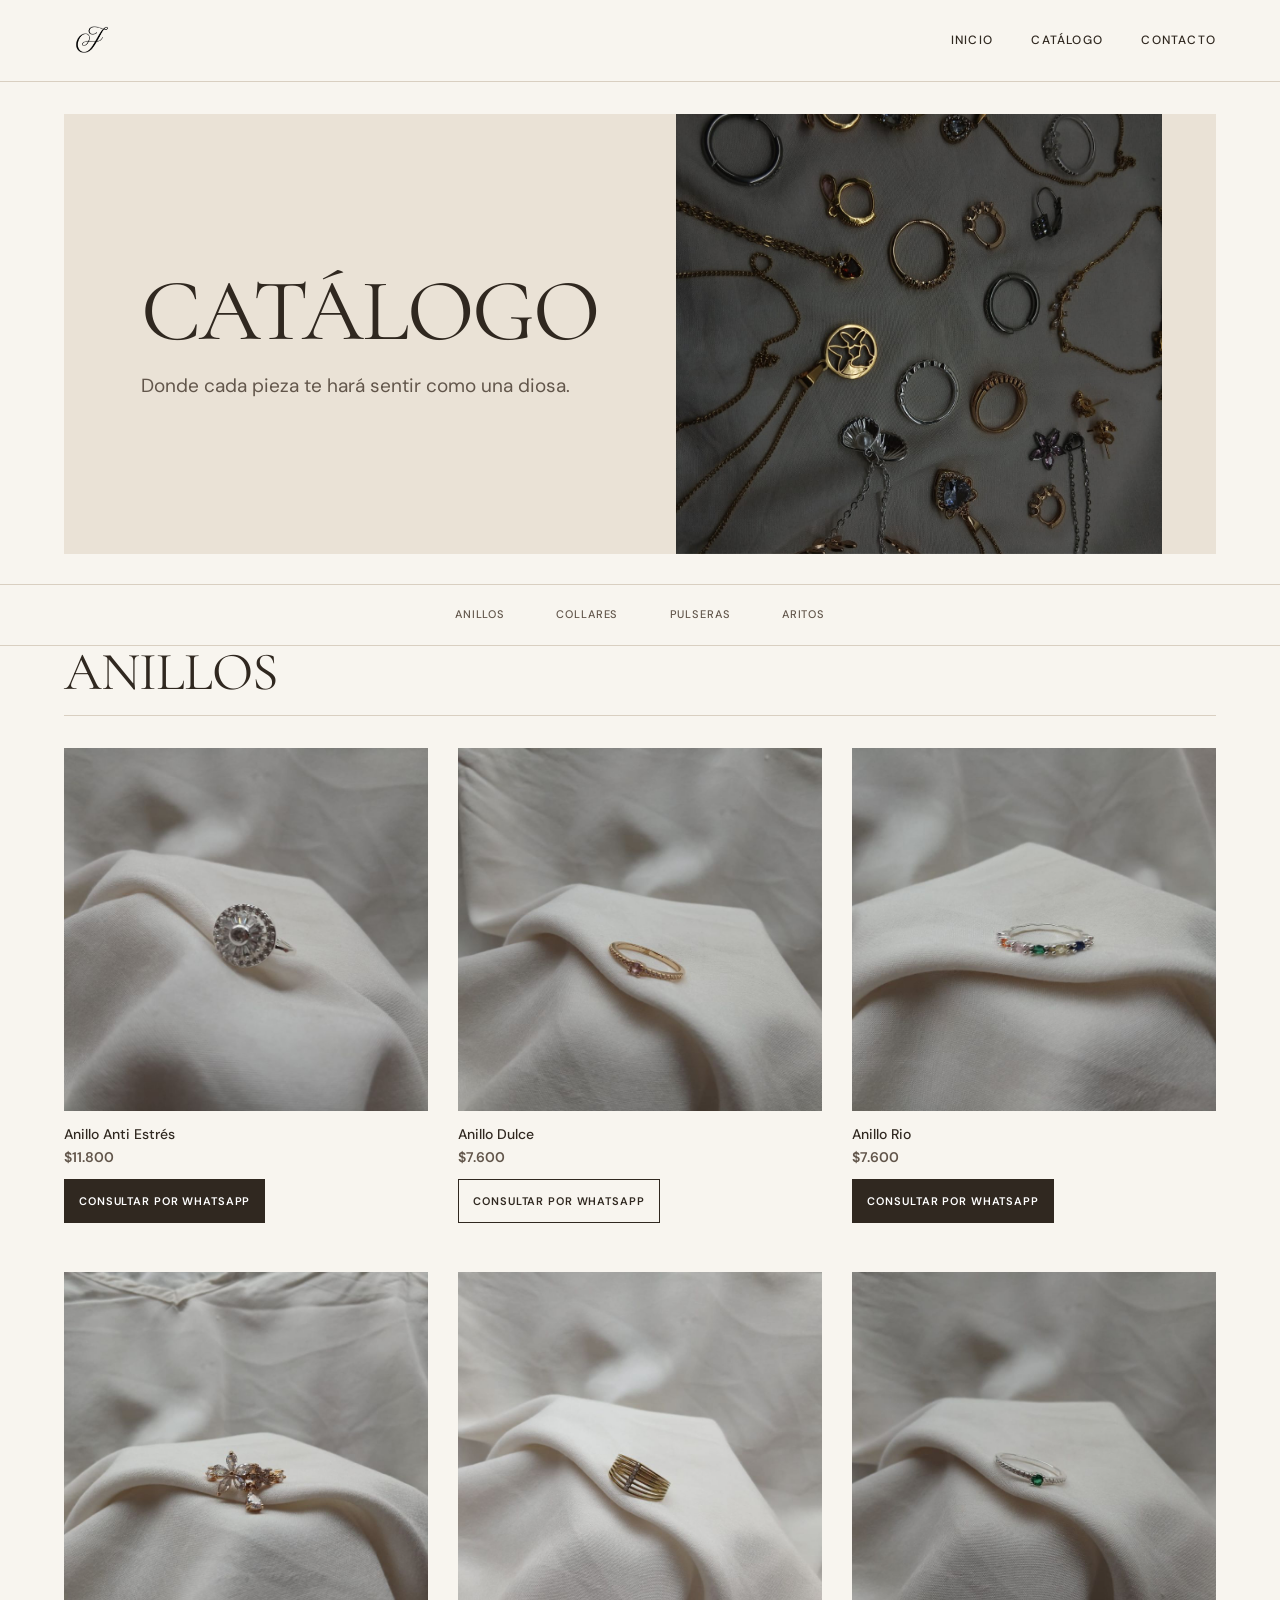
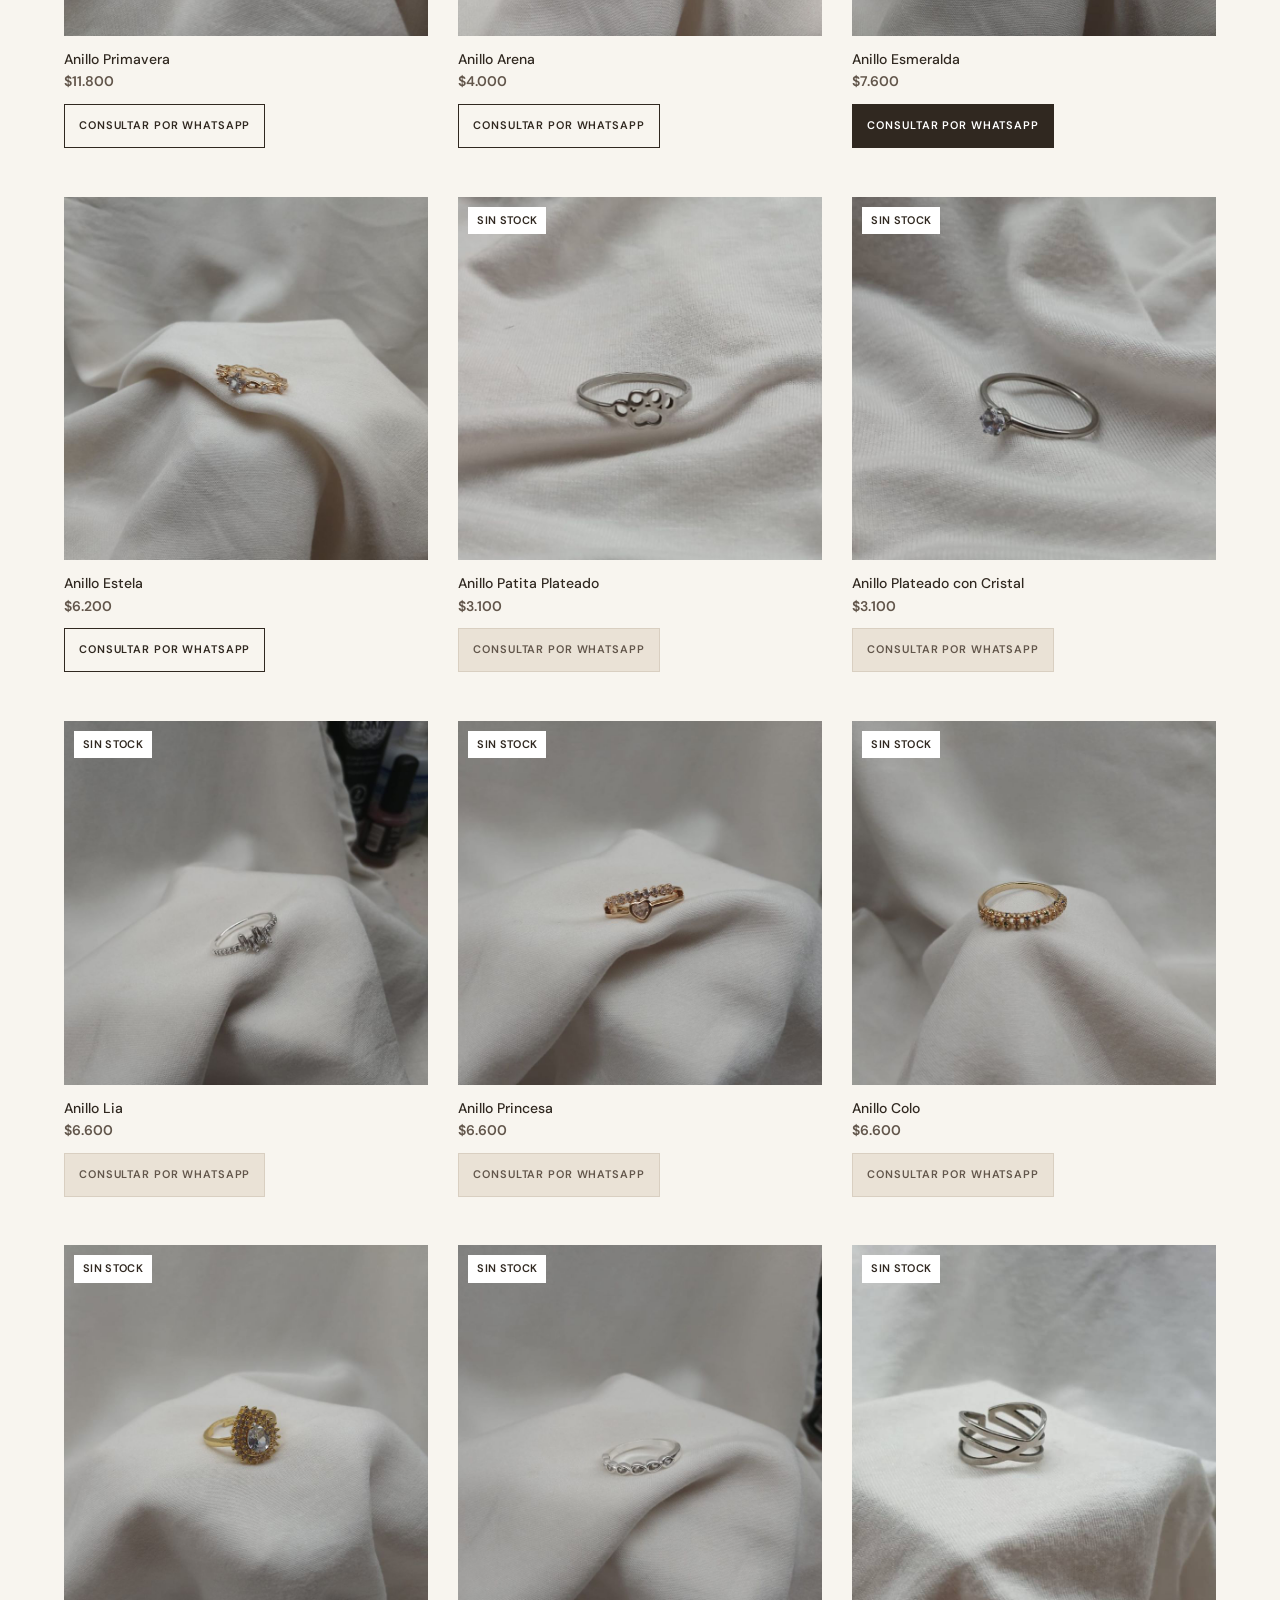
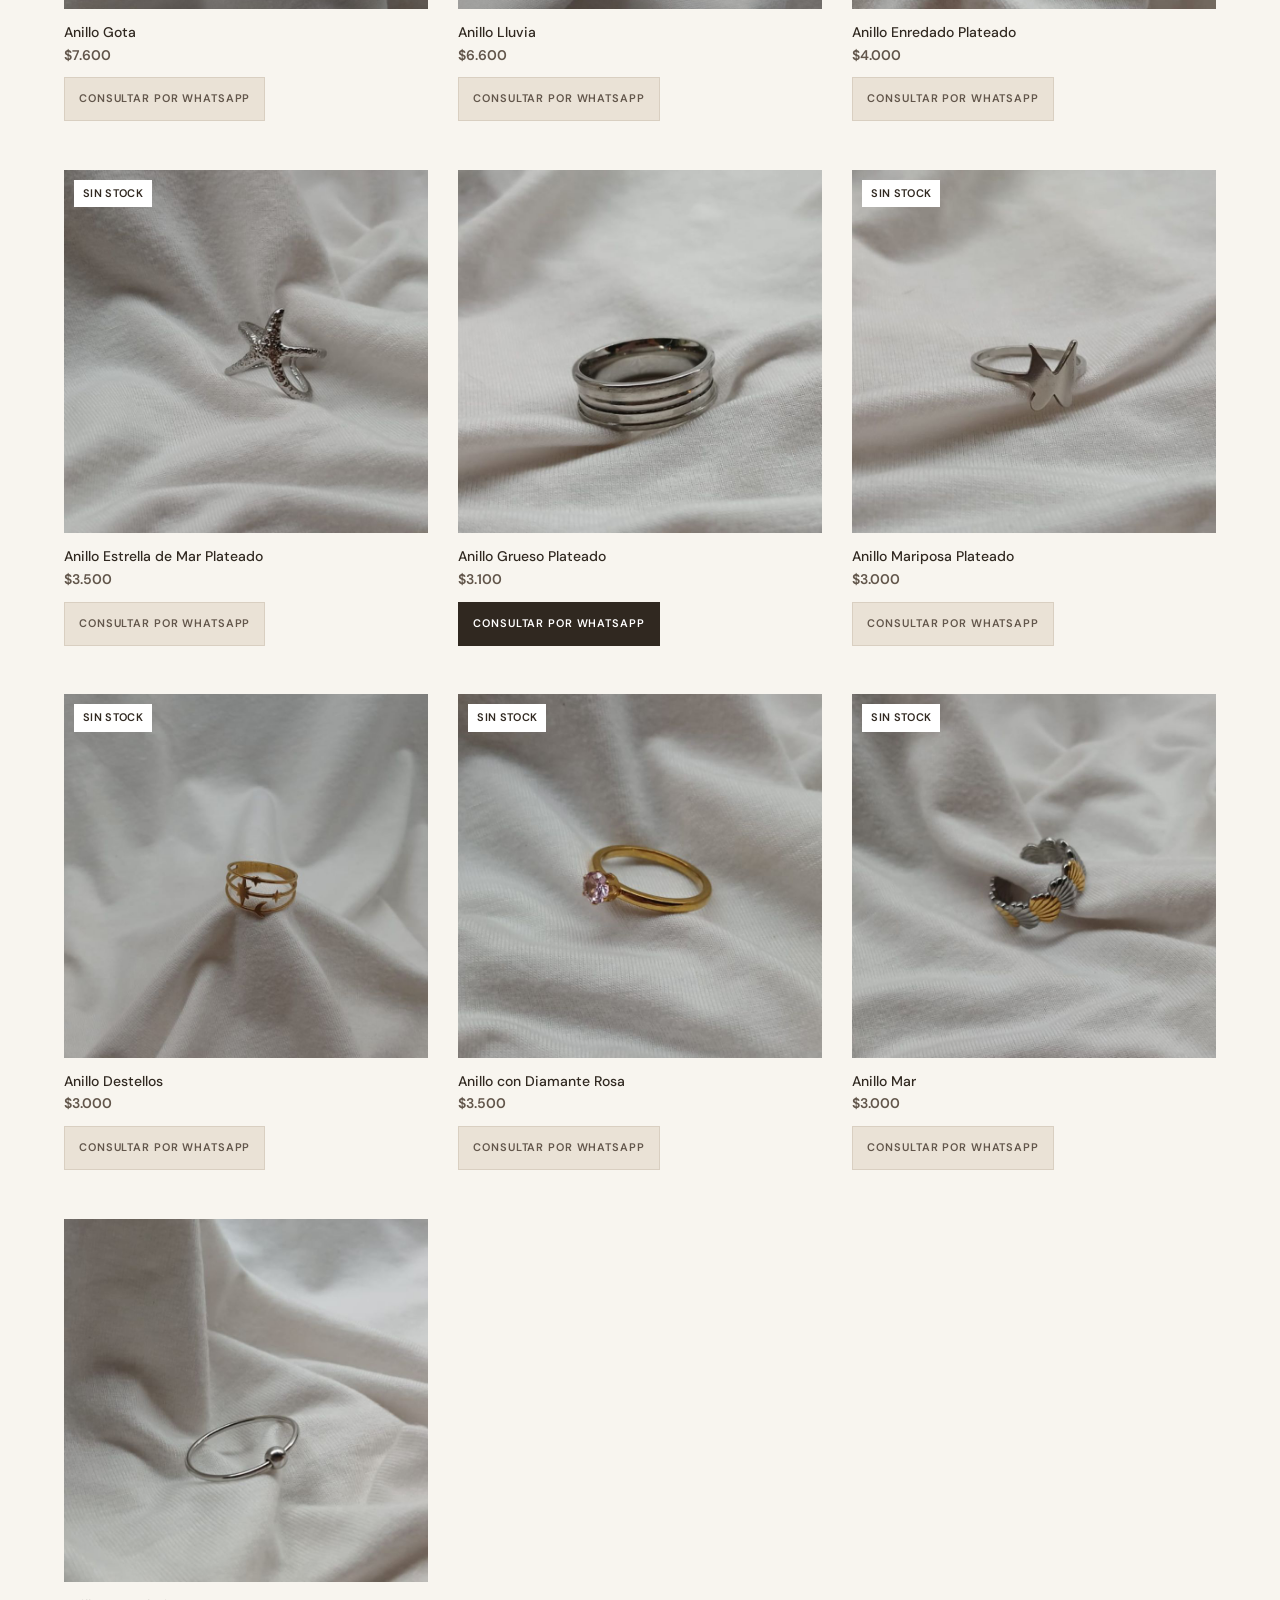
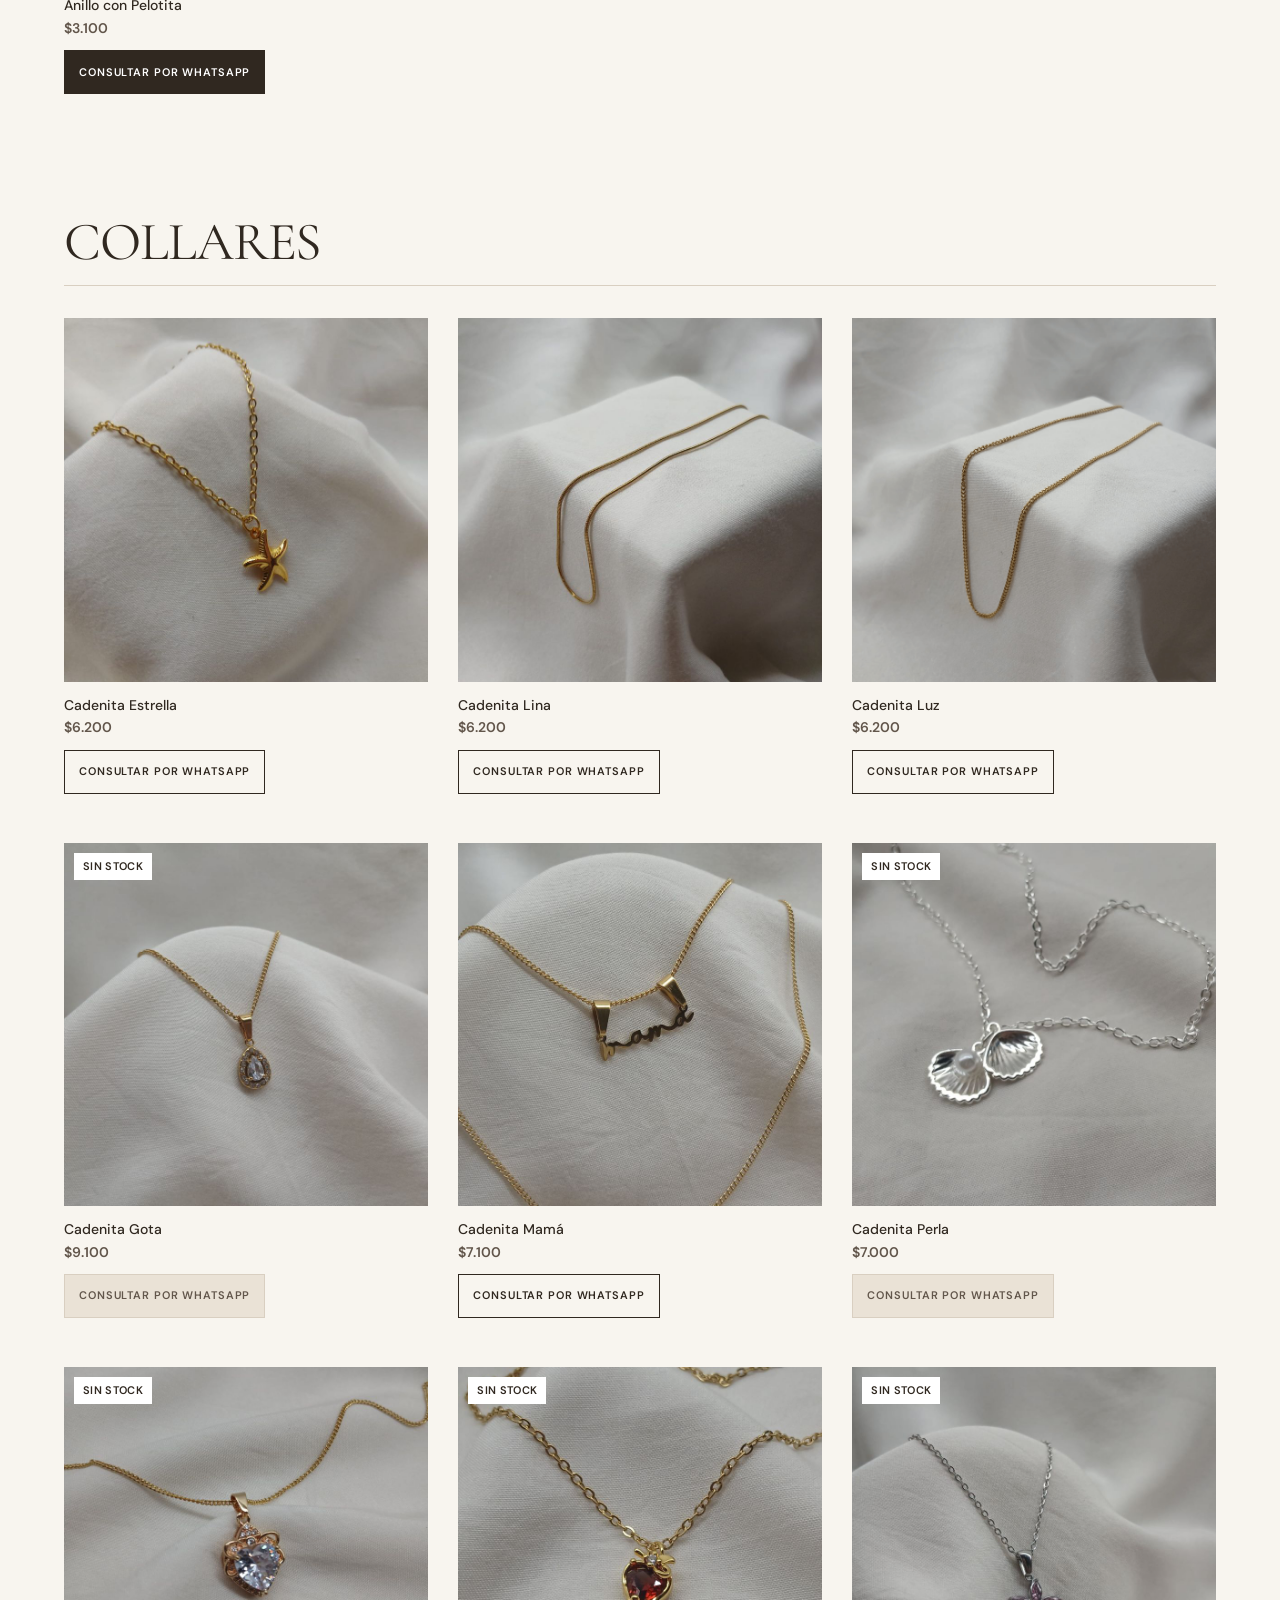
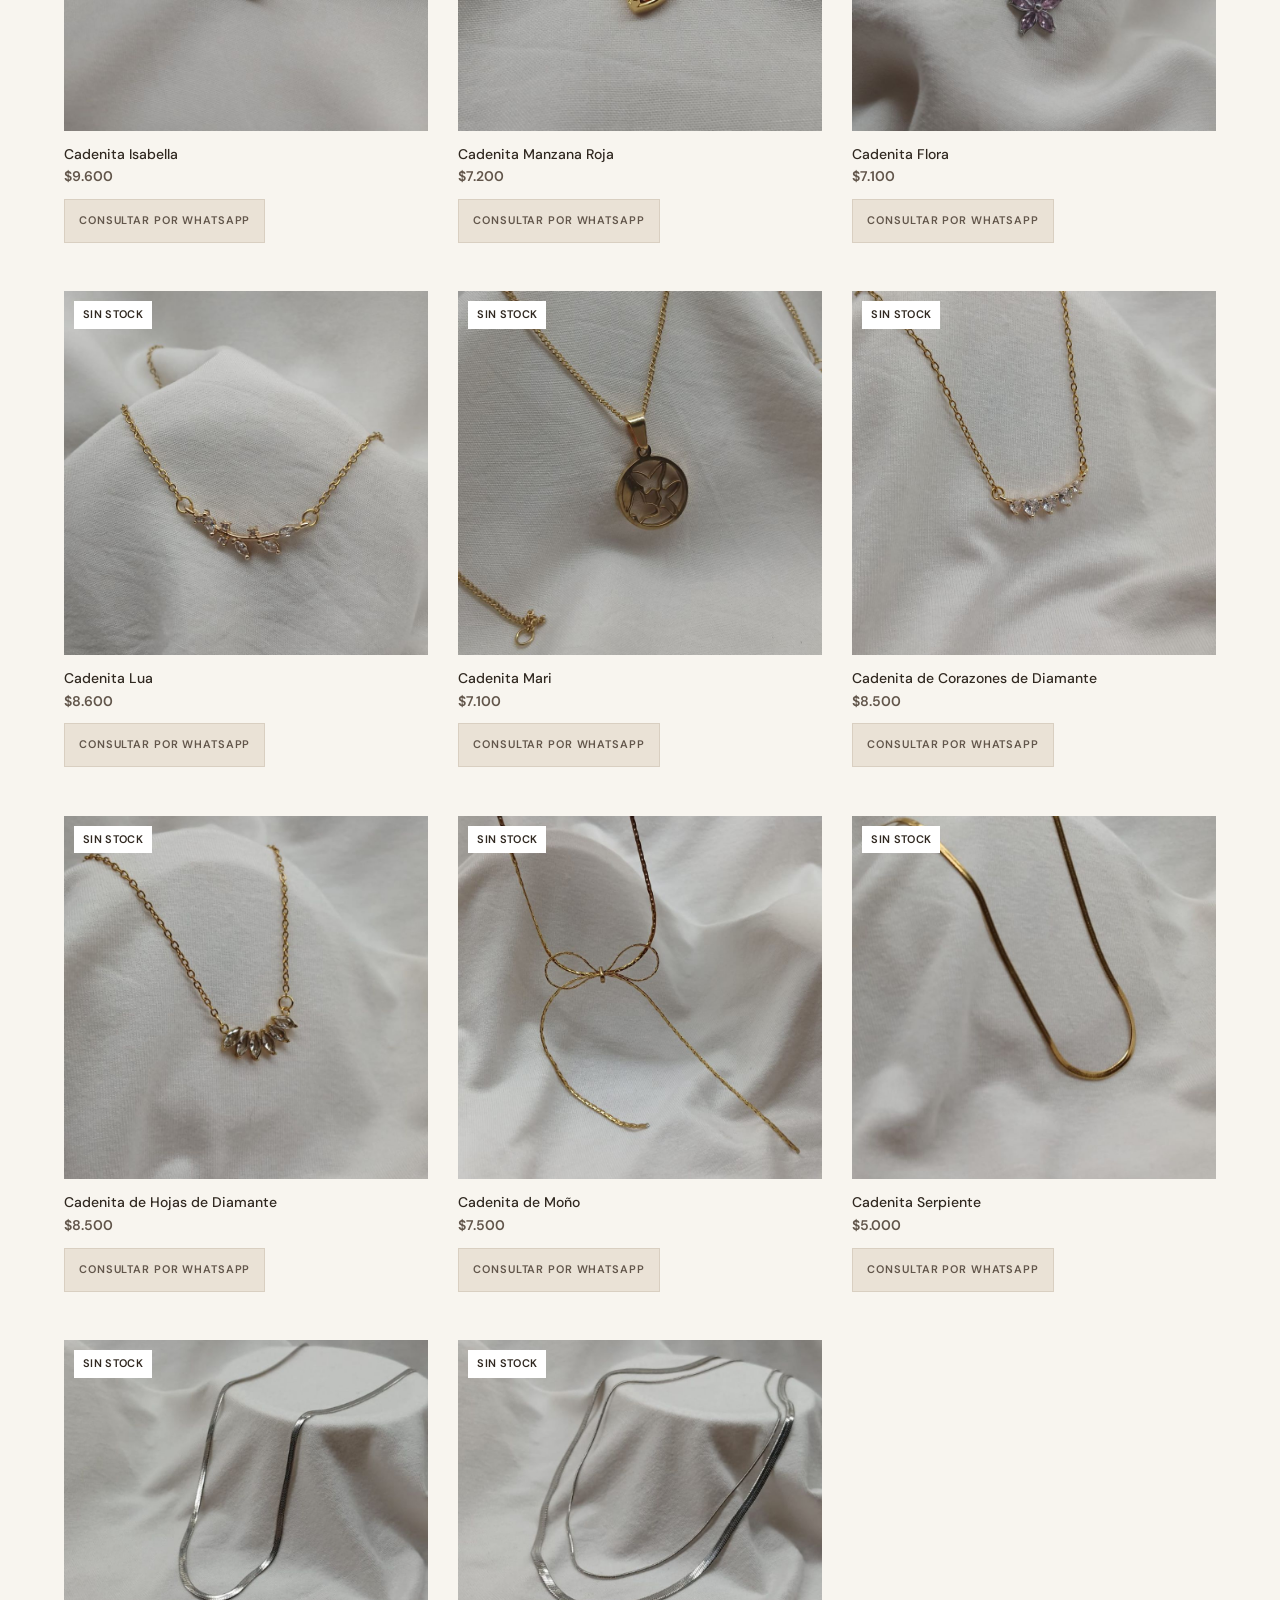
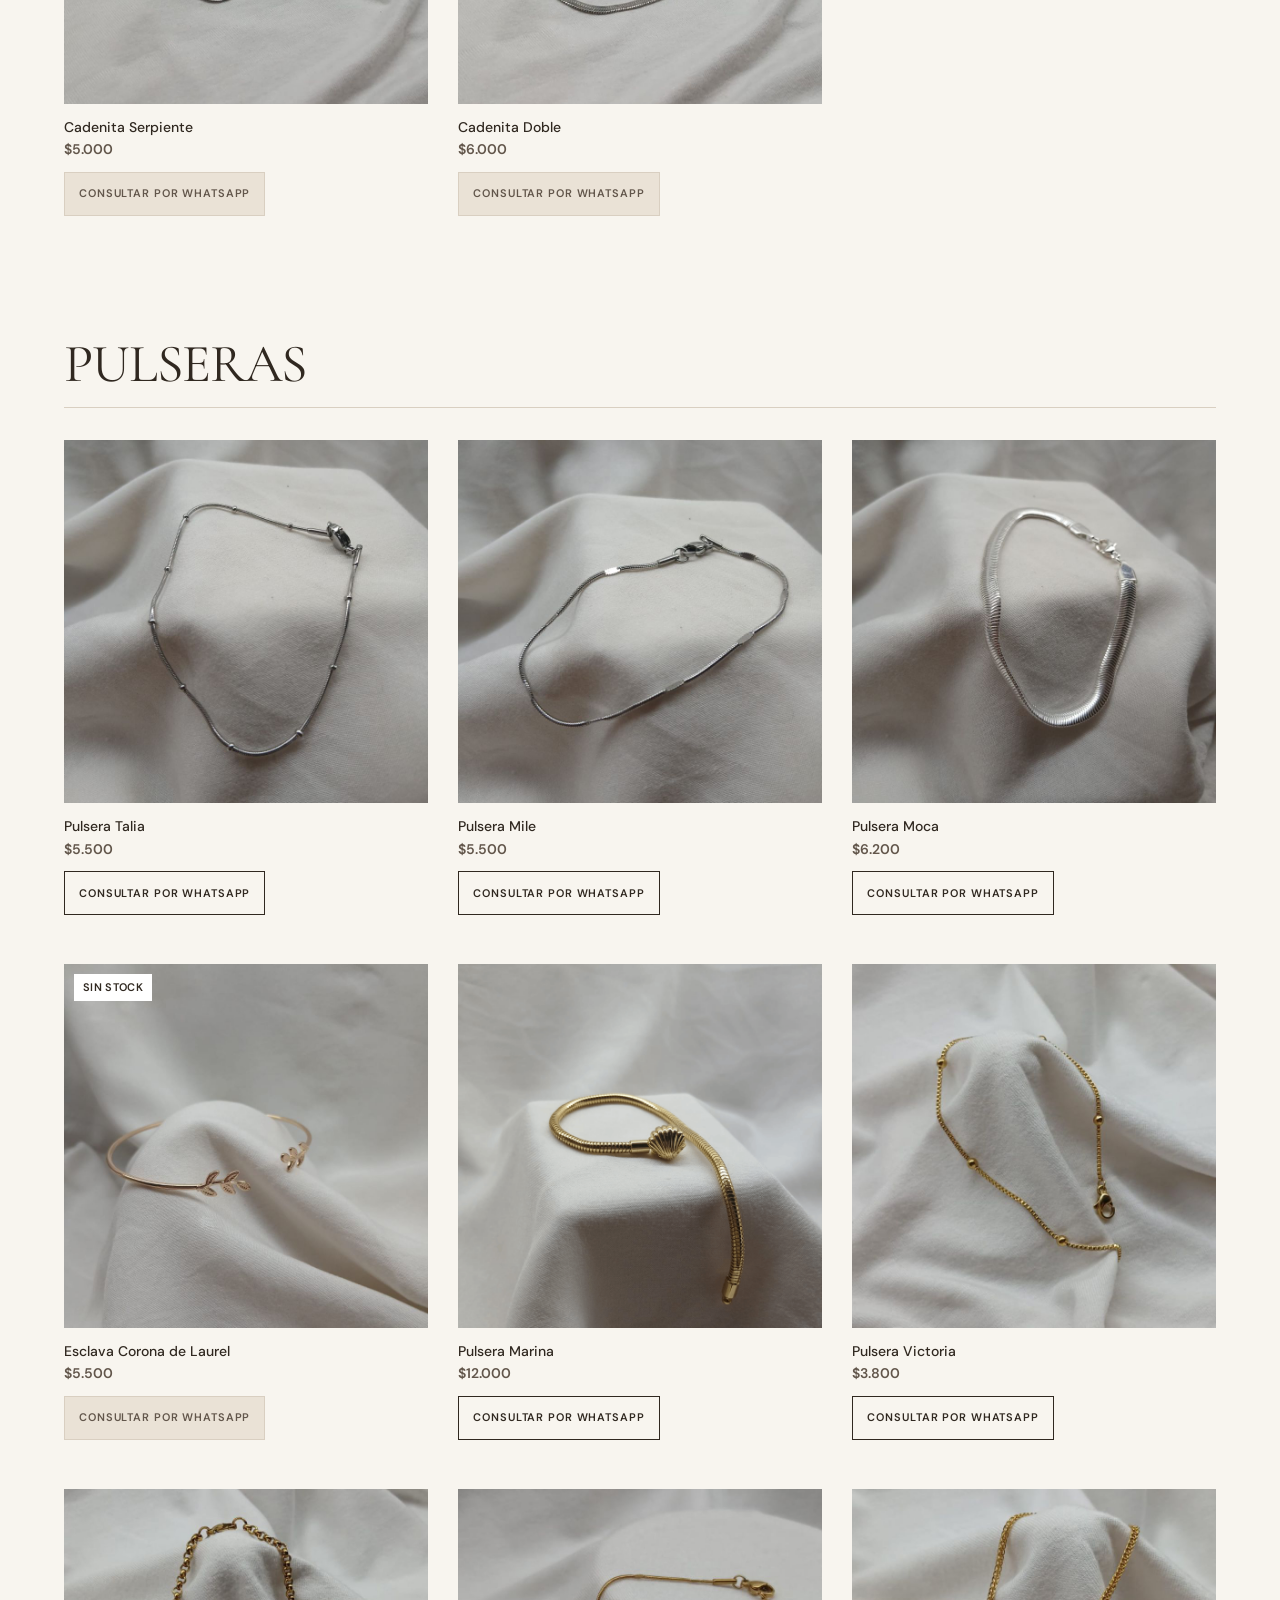
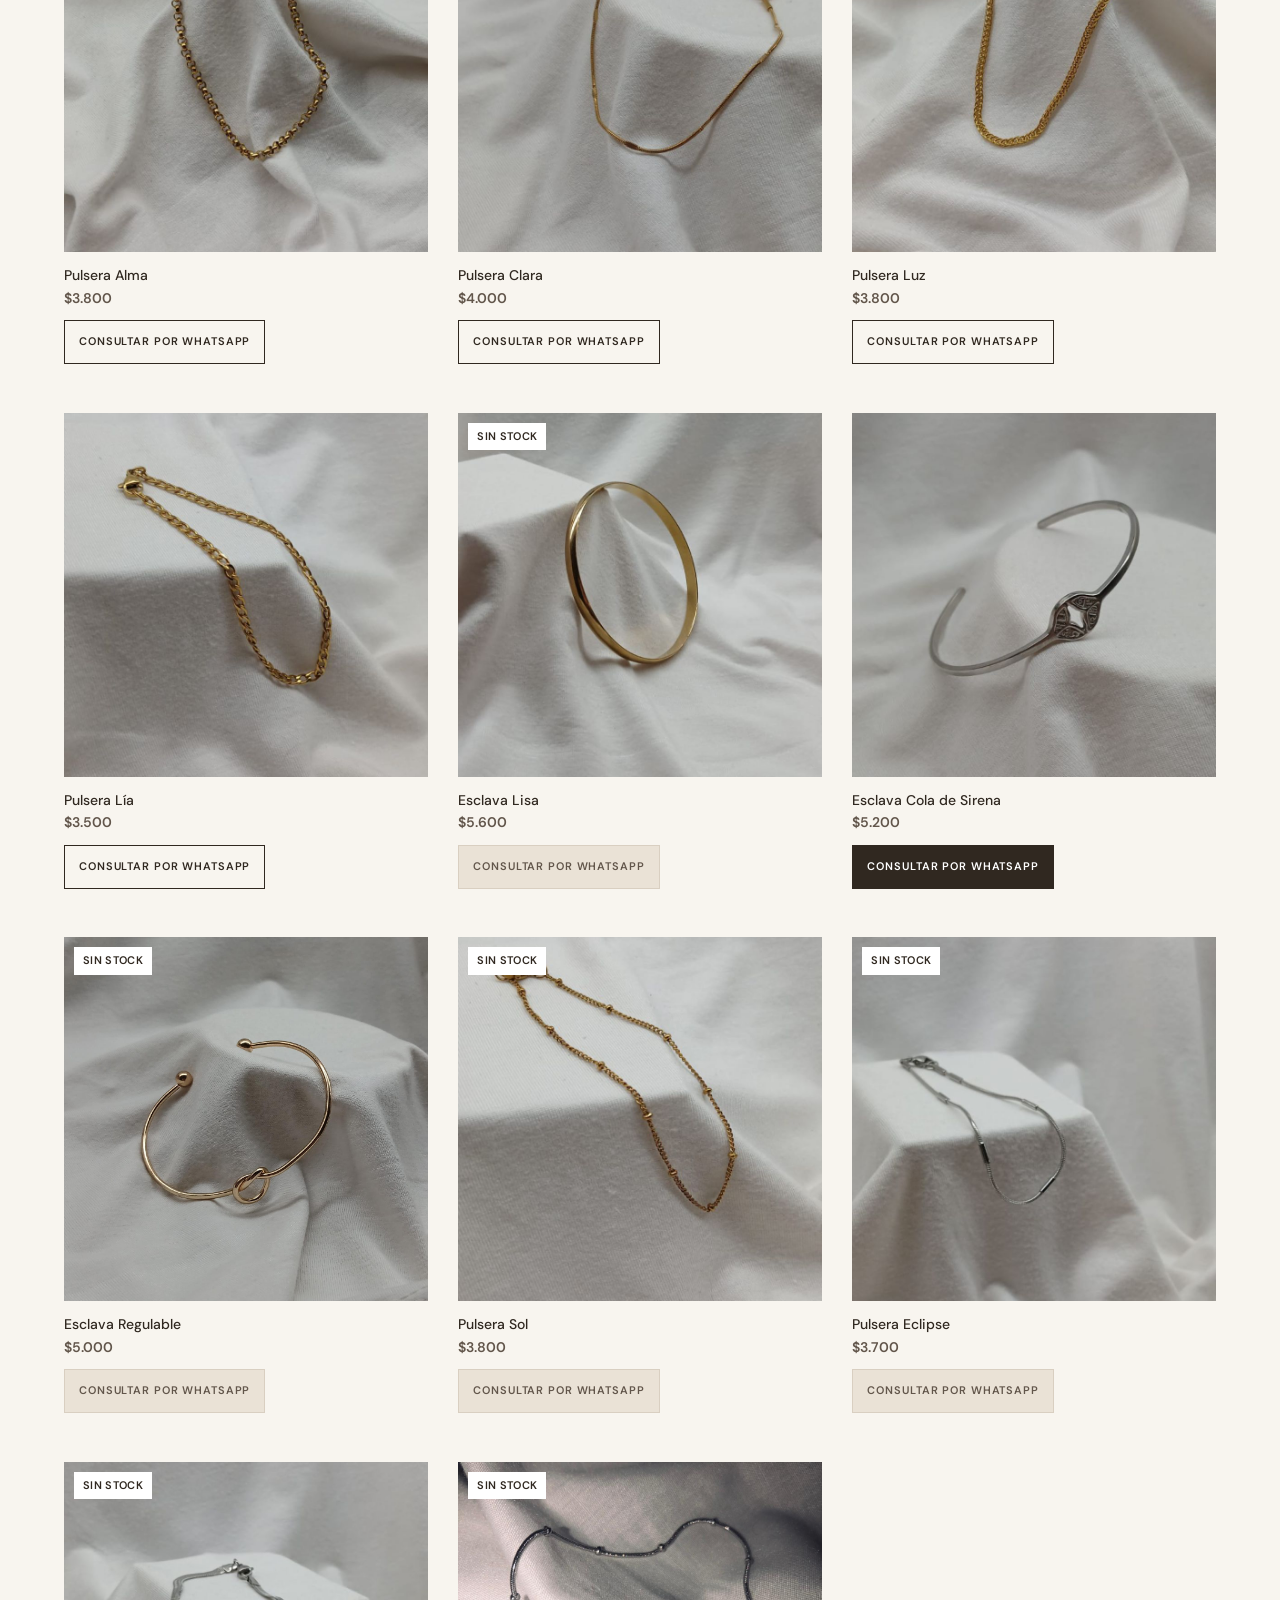
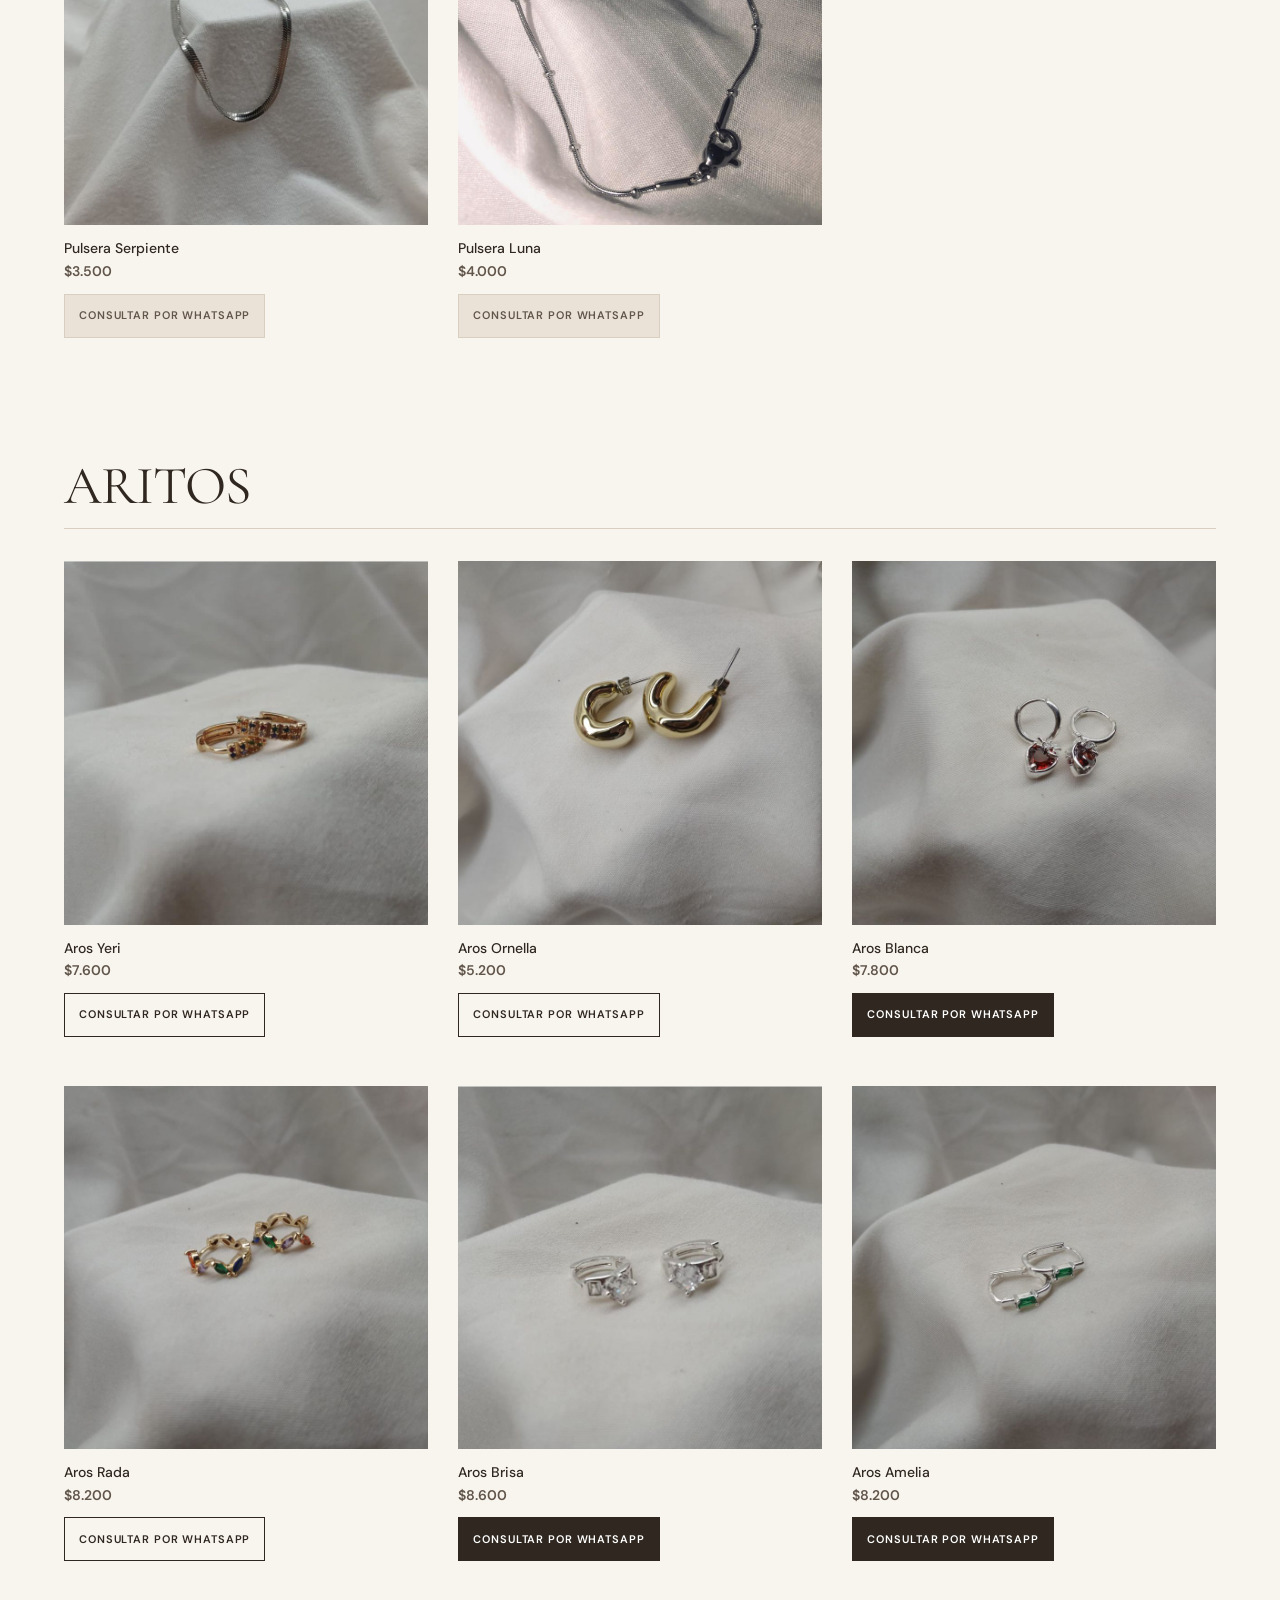
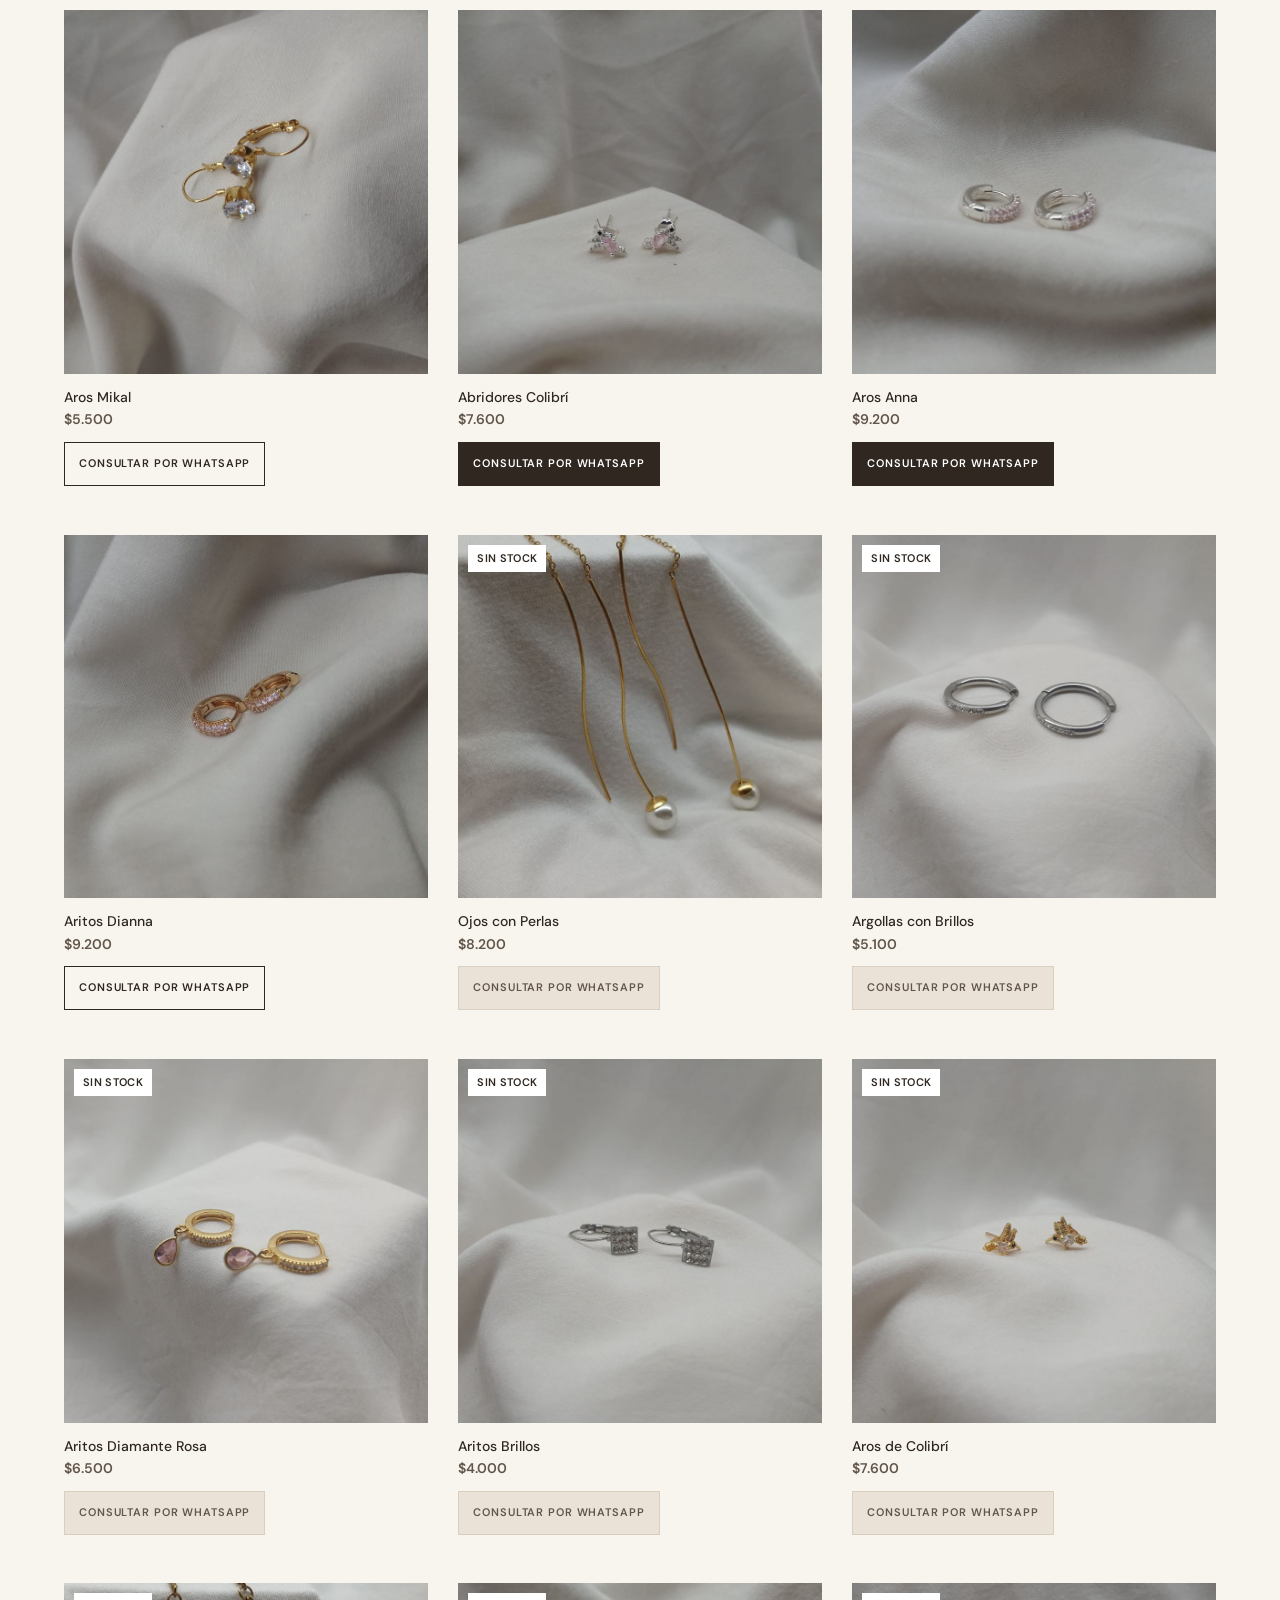
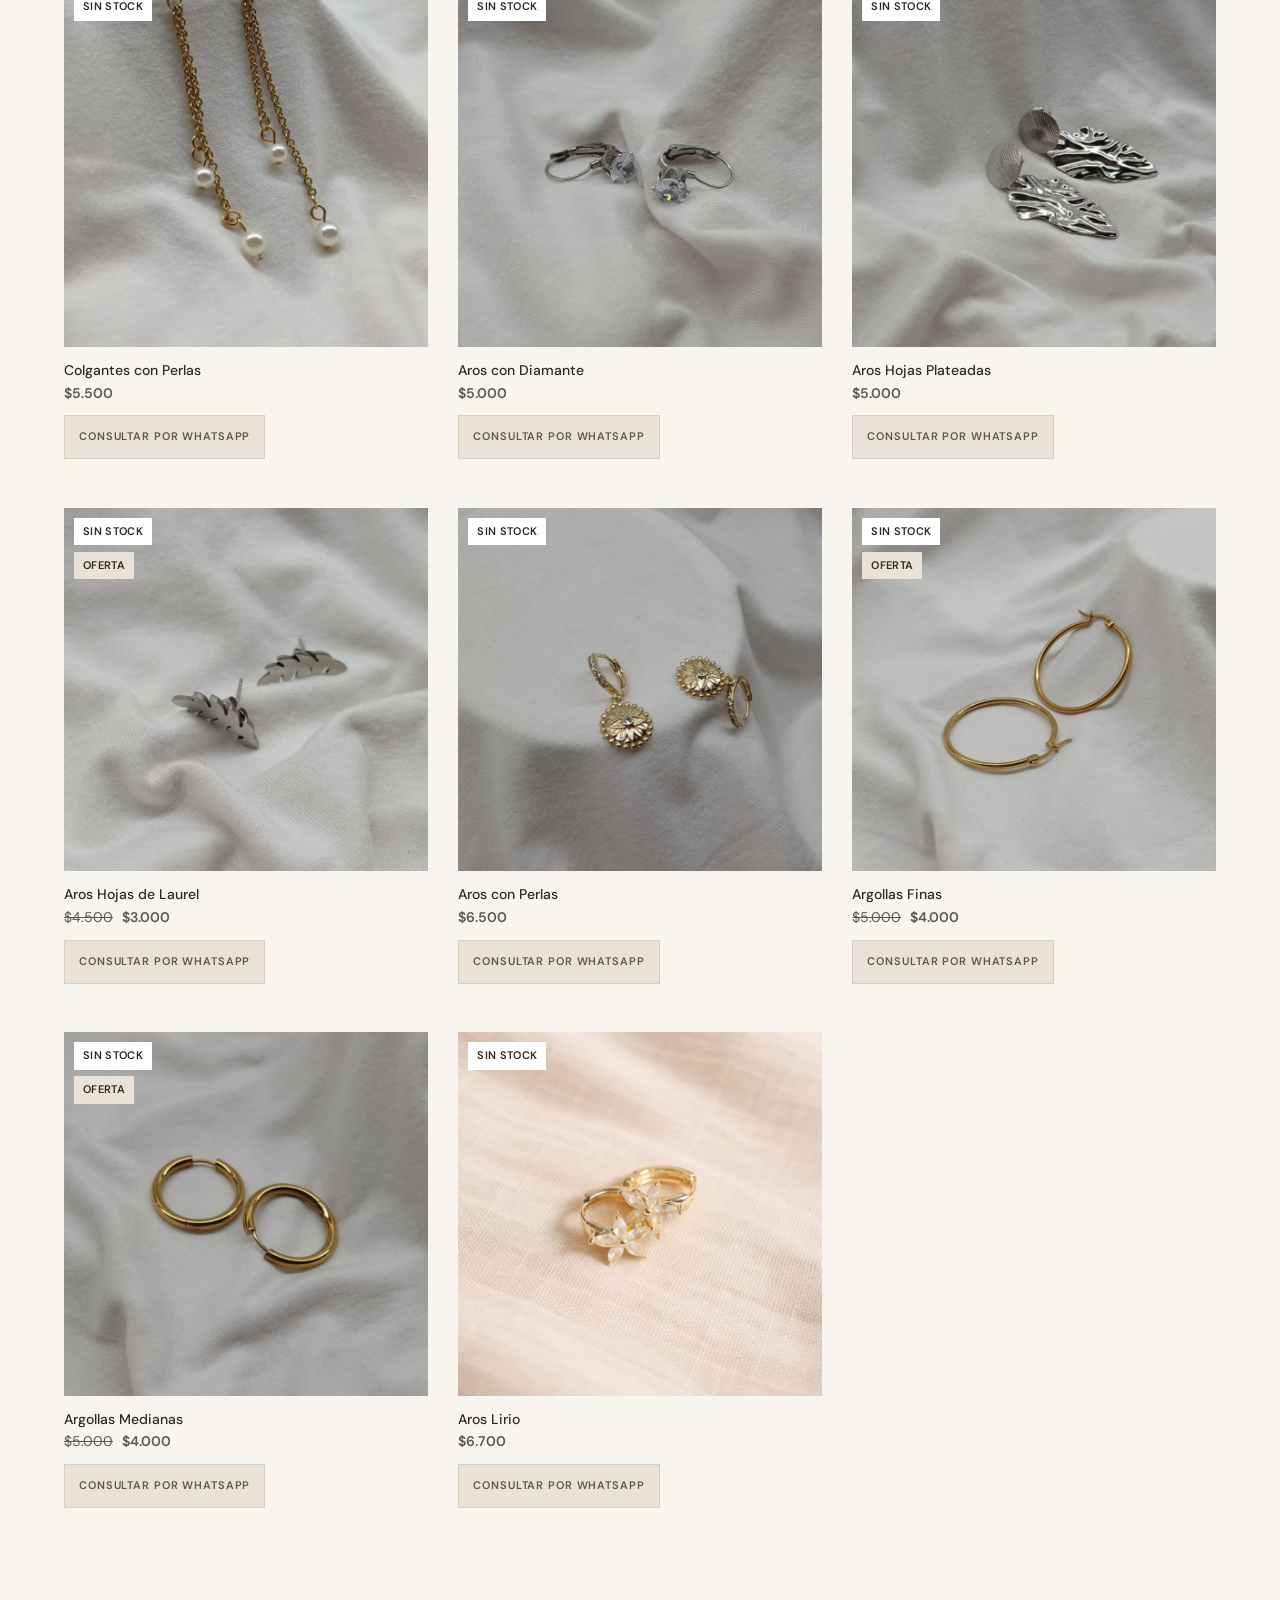
==== commit db5b631d: "rediseno terminado mas animaciones" ====
--- a/catalogo.html
+++ b/catalogo.html
@@ -13,6 +13,7 @@
     <meta property="og:description" content="Catálogo completo de Jónica Accesories: anillos, collares, pulseras y aritos. Consultá precios y disponibilidad por WhatsApp.">
     <meta property="og:locale" content="es_AR">
     <link rel="stylesheet" href="styles.css">
+    <script src="animaciones.js" defer></script>
     <link rel="stylesheet" href="https://cdnjs.cloudflare.com/ajax/libs/font-awesome/6.5.0/css/all.min.css">
     <link rel="shortcut icon" href="media/Letra caligráfica _J_ elegante 400.png" type="image/x-icon">
     <script src="script.js" defer></script>
@@ -1347,7 +1348,7 @@
 
         <div id="footer-marca">
             <img loading="lazy" decoding="async" src="media/Letra _F_ caligráfica elegante 400.png" alt="" role="presentation" width="120px">
-            <p>Jónica Accesories</p>
+            <p><span class="footer-brand-name--desktop">Jónica Accesories</span><span class="footer-brand-name--mobile" hidden>Jónica Accesorios</span></p>
         </div>
 
         <nav id="footer-navbar" aria-label="Navegación del pie">
@@ -1370,10 +1371,10 @@
         <div class="footer-info">
             <h3>CUIDADOS DE LAS PIEZAS</h3>
             <div>
-                <p>-Evitá el contacto constante con agua (especialmente cloro o mar).</p>
-                <p>-No las expongas a perfumes, cremas o químicos.</p>
-                <p>-Secalas bien después de mojarlas para mantener el brillo.</p>
-                <p>-Limpiar con un paño.</p>
+                <p><span class="care-marker" aria-hidden="true">-</span>Evitá el contacto constante con agua (especialmente cloro o mar).</p>
+                <p><span class="care-marker" aria-hidden="true">-</span>No las expongas a perfumes, cremas o químicos.</p>
+                <p><span class="care-marker" aria-hidden="true">-</span>Secalas bien después de mojarlas para mantener el brillo.</p>
+                <p><span class="care-marker" aria-hidden="true">-</span>Limpiar con un paño.</p>
             </div>
 
         </div>
@@ -1385,7 +1386,7 @@
             © 2026 Jónica Accesories - Todos los derechos reservados
         </P>
         <P>
-            Diseñado y Desarrollado por Santiago Gimenez.
+            Diseñado y Desarrollado por <a class="footer-credit-link" href="https://santiagogimenezweb.vercel.app" target="_blank" rel="noopener noreferrer"><strong>Santiago Gimenez</strong></a>.
         </P>
     </div>
 
@@ -1394,4 +1395,4 @@
 
 </footer>
 </body>
-</html>+</html>
--- a/styles.css
+++ b/styles.css
@@ -23,10 +23,16 @@
   --space-7: 72px;
   --space-8: 104px;
   --focus: #6D4C2F;
+  --motion-ease: cubic-bezier(0.22, 1, 0.36, 1);
+  --motion-fast: 220ms;
+  --motion-mid: 440ms;
+  --motion-entry: 720ms;
+  --motion-distance: 10px;
+  --desktop-header-height: 82px;
 }
 
 * { box-sizing: border-box; }
-html { scroll-behavior: smooth; scroll-padding-top: 72px; }
+html { scroll-behavior: smooth; scroll-padding-top: var(--desktop-header-height); }
 body {
   margin: 0;
   background: var(--ivory);
@@ -46,7 +52,7 @@
 }
 .skip-link:focus { transform: translateY(0); }
 .site-header {
-  position: relative; z-index: 20; min-height: 82px; padding: 12px var(--gutter);
+  position: sticky; top: 0; z-index: 50; min-height: var(--desktop-header-height); padding: 12px var(--gutter);
   display: flex; align-items: center; justify-content: space-between; gap: 32px;
   background: var(--ivory); border-bottom: 1px solid var(--line);
 }
@@ -86,7 +92,7 @@
 }
 .btn:active, .productos-card a:active:not([aria-disabled="true"]) { transform: translateY(1px); }
 .categorias-nav {
-  position: sticky; top: 0; z-index: 15;
+  position: sticky; top: var(--desktop-header-height); z-index: 45;
   display: flex; justify-content: center; gap: clamp(18px, 4vw, 52px);
   overflow-x: auto; padding: 8px var(--gutter); background: var(--ivory);
   border-top: 1px solid var(--line); border-bottom: 1px solid var(--line); scrollbar-width: thin;
@@ -155,8 +161,9 @@
   width: min(100%, var(--content)); margin: 0 auto; display: grid;
   grid-template-columns: 1fr 1fr 1.4fr 1.8fr; gap: 30px; align-items: start;
 }
-#footer-marca img { width: 76px; height: 76px; object-fit: contain; }
+#footer-marca img { width: 92px; height: 92px; object-fit: contain; }
 #footer-marca p, .footer-info p { color: var(--ivory); font: 400 13px/1.65 var(--font-body); }
+#footer-marca p { font-size: 16px; }
 .footer-info h3 { margin: 0 0 14px; color: var(--white); font: 600 11px/1.4 var(--font-body); letter-spacing: .1em; }
 .footer-info p { margin: 5px 0; }
 #footer-navbar a { color: var(--ivory); }
@@ -165,6 +172,8 @@
   display: flex; justify-content: space-between; gap: 20px; border-top: 1px solid rgba(248,245,239,.28);
 }
 .footer-bottom p { margin: 0; color: var(--ivory); font: 400 11px/1.5 var(--font-body); }
+.footer-credit-link { color: inherit; text-decoration-color: var(--champagne); text-underline-offset: 3px; transition: color var(--motion-fast, 220ms) ease; }
+.footer-credit-link:hover { color: var(--champagne); }
 @media (hover: hover) and (pointer: fine) {
   .productos-card:hover { transform: translateY(-2px); }
   .productos-card:hover img { transform: scale(1.02); }
@@ -206,6 +215,33 @@
   #footer-container { grid-template-columns: repeat(2, minmax(0, 1fr)); gap: 28px 18px; }
   #footer-navbar ul { align-items: flex-start; flex-direction: column; gap: 0; }
   .footer-bottom { margin-top: 32px; flex-direction: column; gap: 8px; }
+  footer { padding: 56px var(--gutter) calc(32px + env(safe-area-inset-bottom)); }
+  #footer-container { grid-template-columns: minmax(0, 1fr); gap: 40px; }
+  #footer-marca { display: flex; flex-direction: column; align-items: flex-start; gap: 12px; }
+  #footer-marca img { width: 52px; height: 52px; }
+  #footer-marca p { margin: 0; }
+  #footer-marca .footer-brand-name--desktop { display: none; }
+  #footer-marca .footer-brand-name--mobile { display: inline; }
+  #footer-navbar a { min-height: 44px; font-size: 14px; letter-spacing: .1em; }
+  #footer-container > .footer-info h3 {
+    margin-bottom: 16px;
+    color: var(--champagne);
+    font-size: 12px;
+    letter-spacing: .18em;
+    opacity: .75;
+  }
+  #footer-container > .footer-info p { margin: 0; font-size: 14px; line-height: 1.6; opacity: .85; }
+  #footer-container > .footer-info:nth-child(3) > div { display: grid; gap: 8px; }
+  #footer-container > .footer-info:nth-child(4) > div { display: flex; flex-direction: column; gap: 14px; }
+  #footer-container > .footer-info:nth-child(4) p { position: relative; padding-left: 20px; }
+  #footer-container > .footer-info:nth-child(4) .care-marker { display: none; }
+  #footer-container > .footer-info:nth-child(4) p::before {
+    position: absolute;
+    left: 0;
+    content: "—";
+  }
+  .footer-bottom { padding-top: 16px; }
+  .footer-bottom p { font-size: 12px; line-height: 1.6; opacity: .65; }
 }
 @media (max-width: 380px) {
   :root { --gutter: 16px; }
@@ -217,6 +253,74 @@
 @media (prefers-reduced-motion: reduce) {
   html { scroll-behavior: auto; }
   *, *::before, *::after { animation: none !important; transition: none !important; }
+}
+
+/* Motion system — progressive enhancement; without JS all content stays visible. */
+.js-anim .anim-prep { opacity: 0; transform: translateY(8px); }
+.js-anim .anim-prep.anim-visible {
+  opacity: 1;
+  transform: none;
+  transition: opacity var(--motion-mid) var(--motion-ease), transform var(--motion-mid) var(--motion-ease);
+}
+.js-anim .site-header .brand-mark { animation: motion-fade-up var(--motion-entry) var(--motion-ease) both; }
+.js-anim .site-header #navbar { animation: motion-fade-up var(--motion-entry) var(--motion-ease) 90ms both; }
+.js-anim .hero-copy h1, .js-anim .catalog-copy h1 { animation: motion-fade-up var(--motion-entry) var(--motion-ease) 80ms both; }
+.js-anim .hero-copy p, .js-anim .catalog-copy p { animation: motion-fade-up var(--motion-entry) var(--motion-ease) 180ms both; }
+.js-anim .hero-copy .btn { animation: motion-fade-up var(--motion-entry) var(--motion-ease) 260ms both; }
+.js-anim .hero-image img, .js-anim .catalog-image img { animation: motion-image-reveal 850ms var(--motion-ease) 100ms both; }
+@keyframes motion-fade-up {
+  from { opacity: 0; transform: translateY(8px); }
+  to { opacity: 1; transform: translateY(0); }
+}
+@keyframes motion-image-reveal {
+  from { opacity: .7; transform: scale(1.012); }
+  to { opacity: 1; transform: scale(1); }
+}
+.btn, .productos-card a, .btn-ver-mas, .social-btn, .menu-toggle {
+  transition: background-color var(--motion-fast) ease, color var(--motion-fast) ease,
+    border-color var(--motion-fast) ease, transform var(--motion-fast) var(--motion-ease);
+}
+#menu-principal a, #footer-navbar a, .categorias-nav a { position: relative; }
+#menu-principal a::after, #footer-navbar a::after, .categorias-nav a::after {
+  position: absolute; right: 0; bottom: 5px; left: 0; height: 1px;
+  content: ""; background: currentColor; transform: scaleX(0); transform-origin: left;
+  transition: transform var(--motion-fast) var(--motion-ease);
+}
+#menu-principal a:hover::after, #menu-principal a:focus-visible::after,
+#footer-navbar a:hover::after, #footer-navbar a:focus-visible::after,
+.categorias-nav a:hover::after, .categorias-nav a:focus-visible::after { transform: scaleX(1); }
+@media (hover: hover) and (pointer: fine) {
+  .productos-card { transition: transform var(--motion-fast) var(--motion-ease); }
+  .productos-card img { transition: transform var(--motion-mid) var(--motion-ease); }
+  .productos-card:hover { transform: translateY(-1px); }
+  .productos-card:hover img { transform: scale(1.015); }
+}
+@media (max-width: 767px) {
+  .menu-toggle { position: relative; }
+  .menu-toggle span {
+    position: absolute; top: 50%; left: 10px; right: 10px; width: auto;
+    margin-top: -0.5px; transform-origin: center; transition: transform var(--motion-fast) var(--motion-ease), opacity var(--motion-fast) ease;
+  }
+  .menu-toggle span:first-child { transform: translateY(-6px); }
+  .menu-toggle span:nth-child(2) { transform: translateY(0); }
+  .menu-toggle span:last-child { transform: translateY(6px); }
+  .menu-toggle[aria-expanded="true"] span:first-child { transform: rotate(45deg); }
+  .menu-toggle[aria-expanded="true"] span:nth-child(2) { opacity: 0; }
+  .menu-toggle[aria-expanded="true"] span:last-child { transform: rotate(-45deg); }
+  #menu-principal {
+    display: flex; max-height: 0; overflow: hidden; visibility: hidden; opacity: 0;
+    transition: max-height var(--motion-mid) var(--motion-ease), opacity var(--motion-fast) ease, visibility var(--motion-mid);
+  }
+  #menu-principal.is-open { max-height: 280px; visibility: visible; opacity: 1; }
+}
+@media (prefers-reduced-motion: reduce) {
+  .js-anim .anim-prep { opacity: 1; transform: none; }
+  .js-anim .site-header .brand-mark, .js-anim .site-header #navbar,
+  .js-anim .hero-copy h1, .js-anim .catalog-copy h1, .js-anim .hero-copy p,
+  .js-anim .catalog-copy p, .js-anim .hero-copy .btn, .js-anim .hero-image img,
+  .js-anim .catalog-image img { animation: none; }
+  #menu-principal { max-height: none; opacity: 1; visibility: visible; transition: none; }
+  #menu-principal:not(.is-open) { display: none; }
 }
 
 /* Catalog: encabezado editorial sin interacción rotativa */
@@ -239,3 +343,177 @@
   .catalog-image { min-height: 0; height: min(75vw, 340px); max-height: none; }
   .catalog-categories { margin-top: 0; }
 }
+
+/* Adaptación móvil: header compacto persistente, navegación en flujo y tarjetas verticales */
+@media (max-width: 767px) {
+  :root { --mobile-header-height: 58px; }
+  html { scroll-padding-top: var(--mobile-header-height); }
+  .site-header {
+    position: sticky;
+    top: 0;
+    z-index: 50;
+    min-height: var(--mobile-header-height);
+    padding: 6px var(--gutter);
+    display: flex;
+    flex-wrap: wrap;
+    align-items: center;
+    gap: 0 12px;
+  }
+  .brand-mark { min-width: 40px; min-height: 40px; }
+  .brand-mark img { width: 40px; height: 40px; }
+  #navbar {
+    position: static;
+    flex: 1 1 180px;
+    width: auto;
+    margin-left: 0;
+    display: flex;
+    flex-wrap: wrap;
+    align-items: center;
+    justify-content: flex-end;
+  }
+  .menu-toggle { flex: 0 0 44px; margin-left: auto; }
+  #menu-principal {
+    position: static;
+    top: auto;
+    right: auto;
+    z-index: auto;
+    flex: 0 0 100%;
+    width: 100%;
+    max-width: none;
+    margin: 8px 0 0;
+    padding: 4px 0 0;
+    background: transparent;
+    border: 0;
+    border-top: 1px solid var(--line);
+  }
+  #menu-principal.is-open {
+    display: flex;
+    flex-direction: column;
+    align-items: stretch;
+    gap: 0;
+  }
+  #menu-principal a {
+    width: 100%;
+    min-height: 48px;
+    padding: 12px 4px;
+    border-bottom: 1px solid var(--line);
+  }
+  #menu-principal li:last-child a { border-bottom: 0; }
+
+  /* La navegación de categorías acompaña al header móvil al desplazarse. */
+  .categorias-nav {
+    position: sticky;
+    top: var(--mobile-header-height);
+    z-index: 45;
+    justify-content: center;
+    flex-wrap: wrap;
+    gap: 4px 16px;
+    overflow-x: visible;
+    padding-inline: var(--gutter);
+  }
+
+  .productos-grid {
+    grid-template-columns: minmax(0, 1fr);
+    gap: 36px;
+  }
+  .productos-card {
+    min-height: 0;
+    padding: 0 0 4px;
+    display: flex;
+    flex-direction: column;
+    align-items: stretch;
+    gap: 0;
+  }
+  .productos-card img {
+    position: static;
+    inset: auto;
+    width: 100%;
+    height: auto;
+    min-height: 0;
+    aspect-ratio: 1 / 1;
+    object-fit: cover;
+    object-position: center;
+  }
+  .producto-info { gap: 5px; padding: 16px 0 14px; }
+  .producto-info p:first-child { font-size: 17px; line-height: 1.35; }
+  .producto-info p:last-child { font-size: 16px; line-height: 1.35; }
+  .producto-info .precio-viejo { font-size: 13px; }
+  .productos-card > a {
+    align-self: stretch;
+    width: 100%;
+    min-height: 48px;
+    margin: 0;
+    padding: 14px 16px;
+    white-space: normal;
+  }
+  .productos-card .badge { top: 8px; left: 8px; padding: 7px 9px; }
+  .productos-card .badge2 { top: 46px; left: 8px; padding: 7px 9px; }
+}
+
+@media (max-width: 380px) {
+  :root { --gutter: 16px; }
+  .productos-grid { gap: 32px; }
+  .producto-info p:first-child { font-size: 16px; }
+}
+
+/* Catálogo: ajuste de copy y encuadre del hero en viewport móvil */
+@media (max-width: 767px) {
+  .catalog-copy { padding: clamp(36px, 9vw, 46px) var(--gutter) 24px; }
+  .catalog-copy h1 {
+    margin-bottom: 12px;
+    font-size: clamp(42px, 12vw, 54px);
+    line-height: 1.02;
+  }
+  .catalog-copy p { max-width: 38ch; font-size: 16px; line-height: 1.5; }
+  .catalog-copy { padding-bottom: 0; }
+  .catalog-hero {
+    position: relative;
+    display: block;
+    height: 296px;
+    min-height: 280px;
+    max-height: 300px;
+    isolation: isolate;
+    background: var(--sand);
+  }
+  .catalog-image {
+    position: absolute;
+    inset: 0;
+    z-index: 0;
+    width: 100%;
+    height: 100%;
+    margin: 0;
+  }
+  .catalog-image img {
+    position: absolute;
+    inset: 0;
+    width: 100%;
+    height: 100%;
+    object-fit: cover;
+    object-position: center 68%;
+  }
+  .catalog-hero::after {
+    position: absolute;
+    inset: 0;
+    z-index: 1;
+    content: "";
+    pointer-events: none;
+    background: linear-gradient(
+      to bottom,
+      color-mix(in srgb, var(--ink) 86%, transparent) 0%,
+      color-mix(in srgb, var(--ink) 66%, transparent) 50%,
+      color-mix(in srgb, var(--ink) 35%, transparent) 100%
+    );
+  }
+  .catalog-copy {
+    position: absolute;
+    inset: 0;
+    z-index: 2;
+    width: 100%;
+    display: flex;
+    flex-direction: column;
+    justify-content: center;
+    padding: 0 16px;
+  }
+  .catalog-copy h1 { color: var(--ivory); }
+  .catalog-copy p { color: var(--ivory); opacity: .9; }
+}
